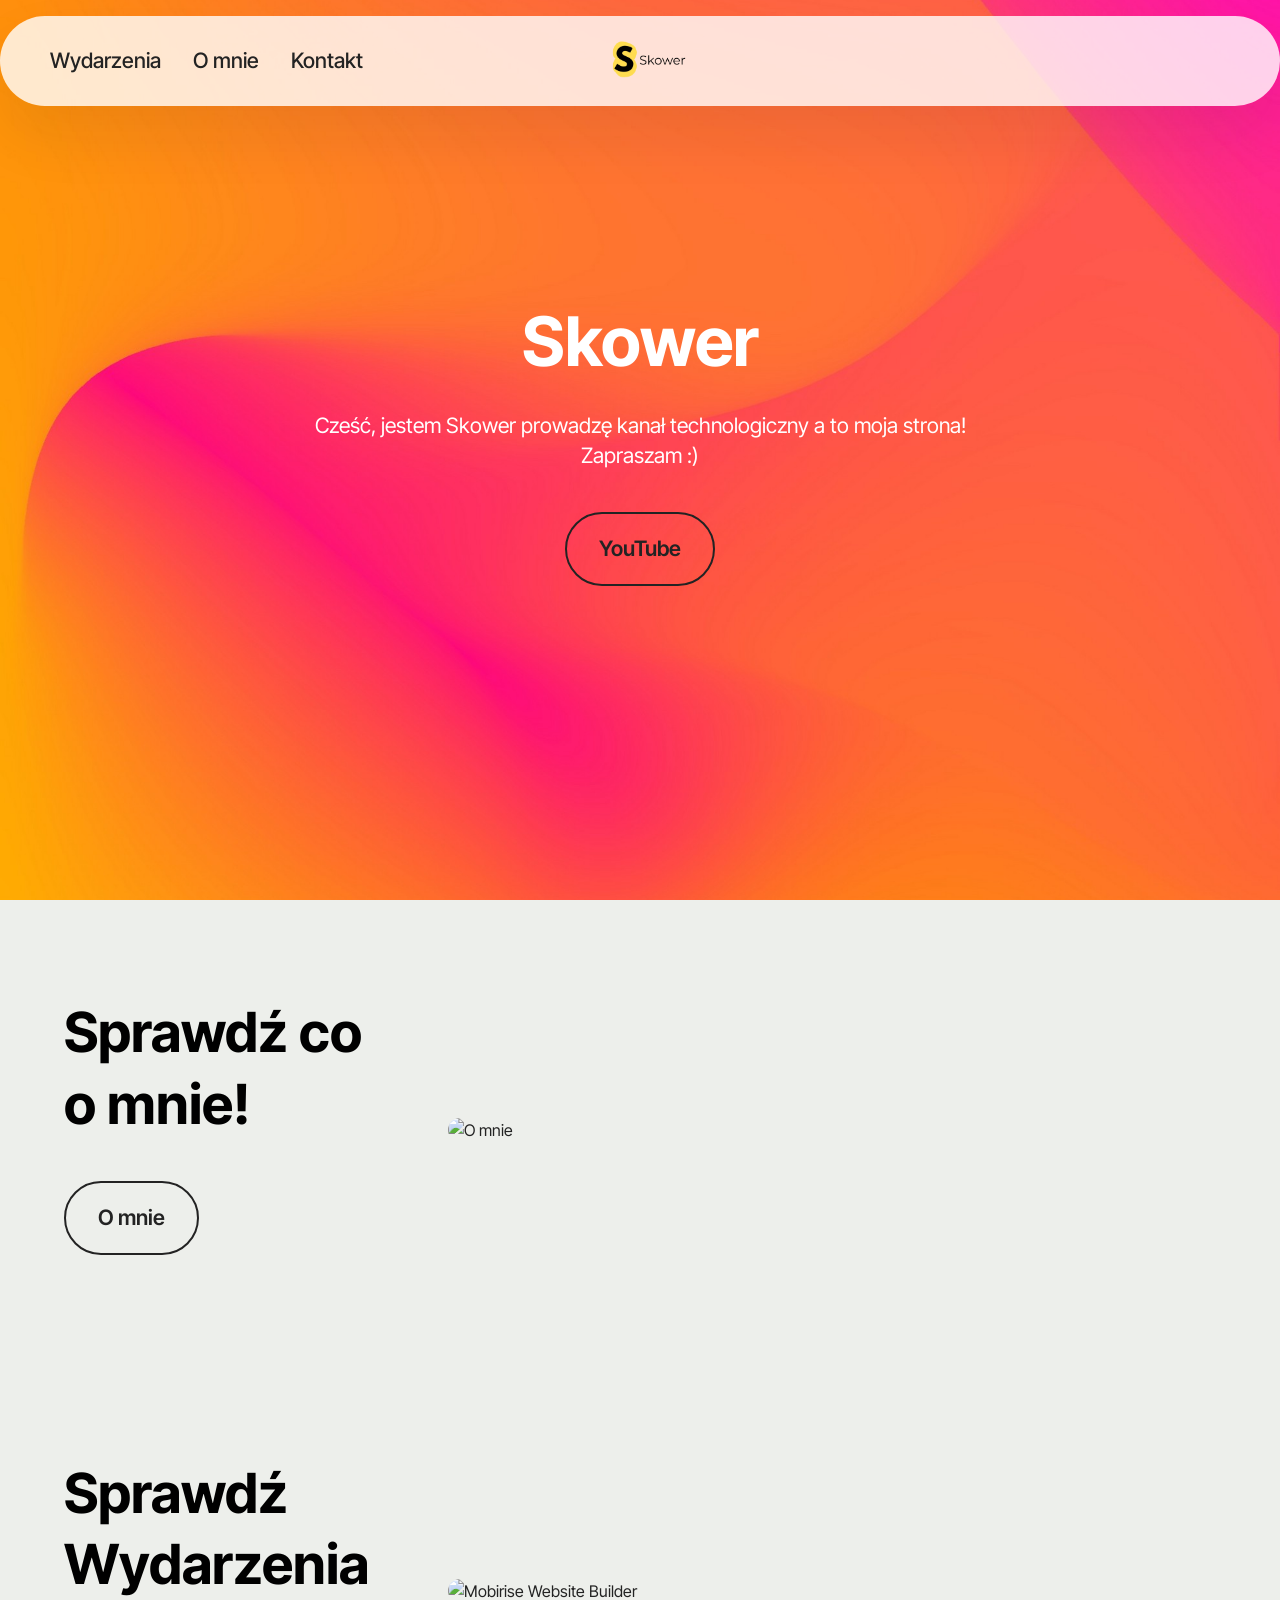
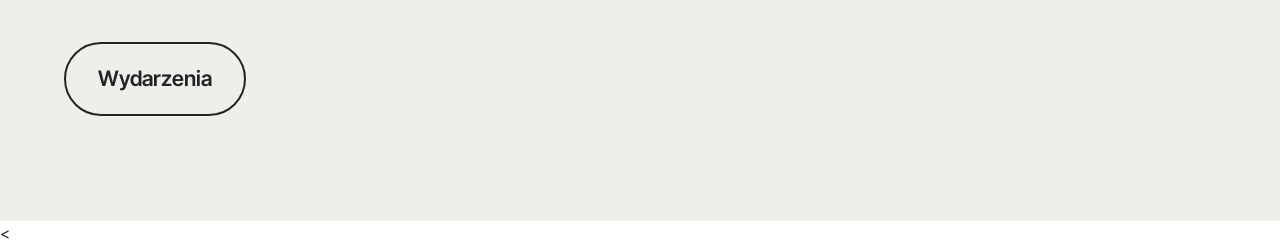
==== index.html @ 17d34067 "Update index.html" ====
<!DOCTYPE html>
<html  >
<head>
  <!-- Site made with Mobirise Website Builder v6.1.12, https://mobirise.com -->
  <meta charset="UTF-8">
  <meta http-equiv="X-UA-Compatible" content="IE=edge">
  <meta name="generator" content="Mobirise v6.1.12, mobirise.com">
  <meta name="viewport" content="width=device-width, initial-scale=1, minimum-scale=1">
  <link rel="shortcut icon" href="assets/images/s-removebg-preview.png" type="image/x-icon">
  <meta name="description" content="">
  
  
  <title>Skower</title>
  <link rel="stylesheet" href="assets/web/assets/mobirise-icons2/mobirise2.css">
  <link rel="stylesheet" href="assets/bootstrap/css/bootstrap.min.css">
  <link rel="stylesheet" href="assets/dropdown/css/style.css">
  <link rel="stylesheet" href="assets/theme/css/style.css">
  <link rel="preload" href="https://fonts.googleapis.com/css?family=Inter+Tight:100,200,300,400,500,600,700,800,900,100i,200i,300i,400i,500i,600i,700i,800i,900i&display=swap" as="style" onload="this.onload=null;this.rel='stylesheet'">
  <noscript><link rel="stylesheet" href="https://fonts.googleapis.com/css?family=Inter+Tight:100,200,300,400,500,600,700,800,900,100i,200i,300i,400i,500i,600i,700i,800i,900i&display=swap"></noscript>
  <link rel="preload" as="style" href="assets/mobirise/css/mbr-additional.css?v=UO39aF"><link rel="stylesheet" href="assets/mobirise/css/mbr-additional.css?v=UO39aF" type="text/css">

  
  
  
</head>
<body>
  
  <section data-bs-version="5.1" class="menu menu3 cid-vfIUqoZxNW" once="menu" id="menu03-1">
	

	<nav class="navbar navbar-dropdown navbar-fixed-top navbar-expand-lg">
		<div class="container">
			<div class="navbar-brand">
				<span class="navbar-logo">
					<a href="index.html#header09-0">
						<img src="assets/images/s-removebg-preview.png" alt="Mobirise Website Builder" style="height: 5rem;">
					</a>
				</span>
				
			</div>
			<button class="navbar-toggler" type="button" data-toggle="collapse" data-bs-toggle="collapse" data-target="#navbarSupportedContent" data-bs-target="#navbarSupportedContent" aria-controls="navbarNavAltMarkup" aria-expanded="false" aria-label="Toggle navigation">
				<div class="hamburger">
					<span></span>
					<span></span>
					<span></span>
					<span></span>
				</div>
			</button>
			<div class="collapse navbar-collapse" id="navbarSupportedContent">
				<ul class="navbar-nav nav-dropdown nav-right" data-app-modern-menu="true"><li class="nav-item">
						<a class="nav-link link text-black text-primary display-4" href="page3.html#header15-7">Wydarzenia</a>
					</li>
					<li class="nav-item">
						<a class="nav-link link text-black show text-primary display-4" href="page2.html#article07-8" aria-expanded="false">O mnie</a>
					</li>
					<li class="nav-item">
						<a class="nav-link link text-black text-primary display-4" href="page1.html#form02-9">Kontakt</a>
					</li></ul>
				
				
			</div>
		</div>
	</nav>
</section>

<section data-bs-version="5.1" class="header09 startm5 cid-vfIUpbPnRz mbr-fullscreen" id="header09-0">	
    
	
	
	<div class="container-fluid">
		<div class="row">
			<div class="content-wrap col-12 col-md-8">
				<h1 class="mbr-section-title mbr-fonts-style mbr-white mb-4 display-1">
					<strong>Skower</strong></h1>
				
				<p class="mbr-fonts-style mbr-text mbr-white mb-4 display-7">
					Cześć, jestem Skower prowadzę kanał technologiczny a to moja strona! Zapraszam :)</p>
				<div class="mbr-section-btn"><a class="btn btn-black-outline display-7" href="https://www.youtube.com/@SkowerYT/">YouTube</a></div>
			</div>
		</div>
	</div>
</section>

<section data-bs-version="5.1" class="header1 cid-vfIUrFMPVK" id="header01-2">
	

	
	

	<div class="container-fluid">
		<div class="row justify-content-center">
			<div class="col-12 col-md-12 col-lg-8 image-wrapper">
				<img class="w-100" src="assets/images/o20mnie-2000x2000.png" alt="O mnie">
			</div>
			<div class="col-12 col-lg col-md-12">
				<div class="text-wrapper align-left">
					<h1 class="mbr-section-title mbr-fonts-style mb-4 display-2"><strong>Sprawdź co o mnie!</strong></h1>
					
					<div class="mbr-section-btn mt-3"><a class="btn btn-black-outline display-7" href="page2.html#article07-8">O mnie</a></div>
				</div>
			</div>
		</div>
	</div>
</section>

<section data-bs-version="5.1" class="header1 cid-vfIUrL0EBD" id="header01-3">
	

	
	

	<div class="container-fluid">
		<div class="row justify-content-center">
			<div class="col-12 col-md-12 col-lg-8 image-wrapper">
				<img class="w-100" src="assets/images/s-2000x2000.png" alt="Mobirise Website Builder">
			</div>
			<div class="col-12 col-lg col-md-12">
				<div class="text-wrapper align-left">
					<h1 class="mbr-section-title mbr-fonts-style mb-4 display-2"><strong>Sprawdź Wydarzenia</strong></h1>
					
					<div class="mbr-section-btn mt-3"><a class="btn btn-black-outline display-7" href="page3.html#header15-7">Wydarzenia</a></div>
				</div>
			</div>
		</div>
	</div><script src="assets/bootstrap/js/bootstrap.bundle.min.js"></script>  <script src="assets/smoothscroll/smooth-scroll.js"></script>  <script src="assets/ytplayer/index.js"></script>  <script src="assets/dropdown/js/navbar-dropdown.js"></script>  <script src="assets/theme/js/script.js"></script>  
  
</section><
  
</body>
</html>
---- assets/web/assets/mobirise-icons2/mobirise2.css ----
@font-face {
  font-family: 'Moririse2';
  font-display: swap;
  src:  url('mobirise2.eot?f2bix4');
  src:  url('mobirise2.eot?f2bix4#iefix') format('embedded-opentype'),
    url('mobirise2.woff2?f2bix4') format('woff2'),
    url('mobirise2.woff?f2bix4') format('woff'),
    url('mobirise2.ttf?f2bix4') format('truetype'),
    url('mobirise2.svg?f2bix4#mobirise2') format('svg');
  font-weight: normal;
  font-style: normal;
}

[class^="mobi-"], [class*=" mobi-"] {
  /* use !important to prevent issues with browser extensions that change fonts */
  font-family: 'Moririse2' !important;
  speak: none;
  font-style: normal;
  font-weight: normal;
  font-variant: normal;
  text-transform: none;
  line-height: 1;

  /* Better Font Rendering =========== */
  -webkit-font-smoothing: antialiased;
  -moz-osx-font-smoothing: grayscale;
}

.mobi-mbri-add-submenu:before {
  content: "\e900";
}
.mobi-mbri-alert:before {
  content: "\e901";
}
.mobi-mbri-align-center:before {
  content: "\e902";
}
.mobi-mbri-align-justify:before {
  content: "\e903";
}
.mobi-mbri-align-left:before {
  content: "\e904";
}
.mobi-mbri-align-right:before {
  content: "\e905";
}
.mobi-mbri-android:before {
  content: "\e906";
}
.mobi-mbri-apple:before {
  content: "\e907";
}
.mobi-mbri-arrow-down:before {
  content: "\e908";
}
.mobi-mbri-arrow-next:before {
  content: "\e909";
}
.mobi-mbri-arrow-prev:before {
  content: "\e90a";
}
.mobi-mbri-arrow-up:before {
  content: "\e90b";
}
.mobi-mbri-bold:before {
  content: "\e90c";
}
.mobi-mbri-bookmark:before {
  content: "\e90d";
}
.mobi-mbri-bootstrap:before {
  content: "\e90e";
}
.mobi-mbri-briefcase:before {
  content: "\e90f";
}
.mobi-mbri-browse:before {
  content: "\e910";
}
.mobi-mbri-bulleted-list:before {
  content: "\e911";
}
.mobi-mbri-calendar:before {
  content: "\e912";
}
.mobi-mbri-camera:before {
  content: "\e913";
}
.mobi-mbri-cart-add:before {
  content: "\e914";
}
.mobi-mbri-cart-full:before {
  content: "\e915";
}
.mobi-mbri-cash:before {
  content: "\e916";
}
.mobi-mbri-change-style:before {
  content: "\e917";
}
.mobi-mbri-chat:before {
  content: "\e918";
}
.mobi-mbri-clock:before {
  content: "\e919";
}
.mobi-mbri-close:before {
  content: "\e91a";
}
.mobi-mbri-cloud:before {
  content: "\e91b";
}
.mobi-mbri-code:before {
  content: "\e91c";
}
.mobi-mbri-contact-form:before {
  content: "\e91d";
}
.mobi-mbri-credit-card:before {
  content: "\e91e";
}
.mobi-mbri-cursor-click:before {
  content: "\e91f";
}
.mobi-mbri-cust-feedback:before {
  content: "\e920";
}
.mobi-mbri-database:before {
  content: "\e921";
}
.mobi-mbri-delivery:before {
  content: "\e922";
}
.mobi-mbri-desktop:before {
  content: "\e923";
}
.mobi-mbri-devices:before {
  content: "\e924";
}
.mobi-mbri-down:before {
  content: "\e925";
}
.mobi-mbri-download-2:before {
  content: "\e926";
}
.mobi-mbri-download:before {
  content: "\e927";
}
.mobi-mbri-drag-n-drop-2:before {
  content: "\e928";
}
.mobi-mbri-drag-n-drop:before {
  content: "\e929";
}
.mobi-mbri-edit-2:before {
  content: "\e92a";
}
.mobi-mbri-edit:before {
  content: "\e92b";
}
.mobi-mbri-error:before {
  content: "\e92c";
}
.mobi-mbri-extension:before {
  content: "\e92d";
}
.mobi-mbri-features:before {
  content: "\e92e";
}
.mobi-mbri-file:before {
  content: "\e92f";
}
.mobi-mbri-flag:before {
  content: "\e930";
}
.mobi-mbri-folder:before {
  content: "\e931";
}
.mobi-mbri-gift:before {
  content: "\e932";
}
.mobi-mbri-github:before {
  content: "\e933";
}
.mobi-mbri-globe-2:before {
  content: "\e934";
}
.mobi-mbri-globe:before {
  content: "\e935";
}
.mobi-mbri-growing-chart:before {
  content: "\e936";
}
.mobi-mbri-hearth:before {
  content: "\e937";
}
.mobi-mbri-help:before {
  content: "\e938";
}
.mobi-mbri-home:before {
  content: "\e939";
}
.mobi-mbri-hot-cup:before {
  content: "\e93a";
}
.mobi-mbri-idea:before {
  content: "\e93b";
}
.mobi-mbri-image-gallery:before {
  content: "\e93c";
}
.mobi-mbri-image-slider:before {
  content: "\e93d";
}
.mobi-mbri-info:before {
  content: "\e93e";
}
.mobi-mbri-italic:before {
  content: "\e93f";
}
.mobi-mbri-key:before {
  content: "\e940";
}
.mobi-mbri-laptop:before {
  content: "\e941";
}
.mobi-mbri-layers:before {
  content: "\e942";
}
.mobi-mbri-left-right:before {
  content: "\e943";
}
.mobi-mbri-left:before {
  content: "\e944";
}
.mobi-mbri-letter:before {
  content: "\e945";
}
.mobi-mbri-like:before {
  content: "\e946";
}
.mobi-mbri-link:before {
  content: "\e947";
}
.mobi-mbri-lock:before {
  content: "\e948";
}
.mobi-mbri-login:before {
  content: "\e949";
}
.mobi-mbri-logout:before {
  content: "\e94a";
}
.mobi-mbri-magic-stick:before {
  content: "\e94b";
}
.mobi-mbri-map-pin:before {
  content: "\e94c";
}
.mobi-mbri-menu:before {
  content: "\e94d";
}
.mobi-mbri-mobile-2:before {
  content: "\e94e";
}
.mobi-mbri-mobile-horizontal:before {
  content: "\e94f";
}
.mobi-mbri-mobile:before {
  content: "\e950";
}
.mobi-mbri-mobirise:before {
  content: "\e951";
}
.mobi-mbri-more-horizontal:before {
  content: "\e952";
}
.mobi-mbri-more-vertical:before {
  content: "\e953";
}
.mobi-mbri-music:before {
  content: "\e954";
}
.mobi-mbri-new-file:before {
  content: "\e955";
}
.mobi-mbri-numbered-list:before {
  content: "\e956";
}
.mobi-mbri-opened-folder:before {
  content: "\e957";
}
.mobi-mbri-pages:before {
  content: "\e958";
}
.mobi-mbri-paper-plane:before {
  content: "\e959";
}
.mobi-mbri-paperclip:before {
  content: "\e95a";
}
.mobi-mbri-phone:before {
  content: "\e95b";
}
.mobi-mbri-photo:before {
  content: "\e95c";
}
.mobi-mbri-photos:before {
  content: "\e95d";
}
.mobi-mbri-pin:before {
  content: "\e95e";
}
.mobi-mbri-play:before {
  content: "\e95f";
}
.mobi-mbri-plus:before {
  content: "\e960";
}
.mobi-mbri-preview:before {
  content: "\e961";
}
.mobi-mbri-print:before {
  content: "\e962";
}
.mobi-mbri-protect:before {
  content: "\e963";
}
.mobi-mbri-question:before {
  content: "\e964";
}
.mobi-mbri-quote-left:before {
  content: "\e965";
}
.mobi-mbri-quote-right:before {
  content: "\e966";
}
.mobi-mbri-redo:before {
  content: "\e967";
}
.mobi-mbri-refresh:before {
  content: "\e968";
}
.mobi-mbri-responsive-2:before {
  content: "\e969";
}
.mobi-mbri-responsive:before {
  content: "\e96a";
}
.mobi-mbri-right:before {
  content: "\e96b";
}
.mobi-mbri-rocket:before {
  content: "\e96c";
}
.mobi-mbri-sad-face:before {
  content: "\e96d";
}
.mobi-mbri-sale:before {
  content: "\e96e";
}
.mobi-mbri-save:before {
  content: "\e96f";
}
.mobi-mbri-search:before {
  content: "\e970";
}
.mobi-mbri-setting-2:before {
  content: "\e971";
}
.mobi-mbri-setting-3:before {
  content: "\e972";
}
.mobi-mbri-setting:before {
  content: "\e973";
}
.mobi-mbri-share:before {
  content: "\e974";
}
.mobi-mbri-shopping-bag:before {
  content: "\e975";
}
.mobi-mbri-shopping-basket:before {
  content: "\e976";
}
.mobi-mbri-shopping-cart:before {
  content: "\e977";
}
.mobi-mbri-sites:before {
  content: "\e978";
}
.mobi-mbri-smile-face:before {
  content: "\e979";
}
.mobi-mbri-speed:before {
  content: "\e97a";
}
.mobi-mbri-star:before {
  content: "\e97b";
}
.mobi-mbri-success:before {
  content: "\e97c";
}
.mobi-mbri-sun:before {
  content: "\e97d";
}
.mobi-mbri-sun2:before {
  content: "\e97e";
}
.mobi-mbri-tablet-vertical:before {
  content: "\e97f";
}
.mobi-mbri-tablet:before {
  content: "\e980";
}
.mobi-mbri-target:before {
  content: "\e981";
}
.mobi-mbri-timer:before {
  content: "\e982";
}
.mobi-mbri-to-ftp:before {
  content: "\e983";
}
.mobi-mbri-to-local-drive:before {
  content: "\e984";
}
.mobi-mbri-touch-swipe:before {
  content: "\e985";
}
.mobi-mbri-touch:before {
  content: "\e986";
}
.mobi-mbri-trash:before {
  content: "\e987";
}
.mobi-mbri-underline:before {
  content: "\e988";
}
.mobi-mbri-undo:before {
  content: "\e989";
}
.mobi-mbri-unlink:before {
  content: "\e98a";
}
.mobi-mbri-unlock:before {
  content: "\e98b";
}
.mobi-mbri-up-down:before {
  content: "\e98c";
}
.mobi-mbri-up:before {
  content: "\e98d";
}
.mobi-mbri-update:before {
  content: "\e98e";
}
.mobi-mbri-upload-2:before {
  content: "\e98f";
}
.mobi-mbri-upload:before {
  content: "\e990";
}
.mobi-mbri-user-2:before {
  content: "\e991";
}
.mobi-mbri-user:before {
  content: "\e992";
}
.mobi-mbri-users:before {
  content: "\e993";
}
.mobi-mbri-video-play:before {
  content: "\e994";
}
.mobi-mbri-video:before {
  content: "\e995";
}
.mobi-mbri-watch:before {
  content: "\e996";
}
.mobi-mbri-website-theme-2:before {
  content: "\e997";
}
.mobi-mbri-website-theme:before {
  content: "\e998";
}
.mobi-mbri-wifi:before {
  content: "\e999";
}
.mobi-mbri-windows:before {
  content: "\e99a";
}
.mobi-mbri-zoom-in:before {
  content: "\e99b";
}
.mobi-mbri-zoom-out:before {
  content: "\e99c";
}
---- assets/dropdown/css/style.css ----
.navbar-dropdown {
  left: 0;
  padding: 0;
  position: absolute;
  right: 0;
  top: 0;
  transition: all 0.45s ease;
  z-index: 1030;
  background: #282828; }
  .navbar-dropdown .navbar-logo {
    margin-right: 0.8rem;
    transition: margin 0.3s ease-in-out;
    vertical-align: middle; }
    .navbar-dropdown .navbar-logo img {
      height: 3.125rem;
      transition: all 0.3s ease-in-out; }
    .navbar-dropdown .navbar-logo.mbr-iconfont {
      font-size: 3.125rem;
      line-height: 3.125rem; }
  .navbar-dropdown .navbar-caption {
    font-weight: 700;
    white-space: normal;
    vertical-align: -4px;
    line-height: 3.125rem !important; }
    .navbar-dropdown .navbar-caption, .navbar-dropdown .navbar-caption:hover {
      color: inherit;
      text-decoration: none; }
  .navbar-dropdown .mbr-iconfont + .navbar-caption {
    vertical-align: -1px; }
  .navbar-dropdown.navbar-fixed-top {
    position: fixed; }
  .navbar-dropdown .navbar-brand span {
    vertical-align: -4px; }
  .navbar-dropdown.bg-color.transparent {
    background: none; }
  .navbar-dropdown.navbar-short .navbar-brand {
    padding: 0.625rem 0; }
    .navbar-dropdown.navbar-short .navbar-brand span {
      vertical-align: -1px; }
  .navbar-dropdown.navbar-short .navbar-caption {
    line-height: 2.375rem !important;
    vertical-align: -2px; }
  .navbar-dropdown.navbar-short .navbar-logo {
    margin-right: 0.5rem; }
    .navbar-dropdown.navbar-short .navbar-logo img {
      height: 2.375rem; }
    .navbar-dropdown.navbar-short .navbar-logo.mbr-iconfont {
      font-size: 2.375rem;
      line-height: 2.375rem; }
  .navbar-dropdown.navbar-short .mbr-table-cell {
    height: 3.625rem; }
  .navbar-dropdown .navbar-close {
    left: 0.6875rem;
    position: fixed;
    top: 0.75rem;
    z-index: 1000; }
  .navbar-dropdown .hamburger-icon {
    content: "";
    display: inline-block;
    vertical-align: middle;
    width: 16px;
    -webkit-box-shadow: 0 -6px 0 1px #282828,0 0 0 1px #282828,0 6px 0 1px #282828;
    -moz-box-shadow: 0 -6px 0 1px #282828,0 0 0 1px #282828,0 6px 0 1px #282828;
    box-shadow: 0 -6px 0 1px #282828,0 0 0 1px #282828,0 6px 0 1px #282828; }

.dropdown-menu .dropdown-toggle[data-toggle="dropdown-submenu"]::after {
  border-bottom: 0.35em solid transparent;
  border-left: 0.35em solid;
  border-right: 0;
  border-top: 0.35em solid transparent;
  margin-left: 0.3rem; }

.dropdown-menu .dropdown-item:focus {
  outline: 0; }

.nav-dropdown {
  font-size: 0.75rem;
  font-weight: 500;
  height: auto !important; }
  .nav-dropdown .nav-btn {
    padding-left: 1rem; }
  .nav-dropdown .link {
    margin: .667em 1.667em;
    font-weight: 500;
    padding: 0;
    transition: color .2s ease-in-out; }
    .nav-dropdown .link.dropdown-toggle {
      margin-right: 2.583em; }
      .nav-dropdown .link.dropdown-toggle::after {
        margin-left: .25rem;
        border-top: 0.35em solid;
        border-right: 0.35em solid transparent;
        border-left: 0.35em solid transparent;
        border-bottom: 0; }
      .nav-dropdown .link.dropdown-toggle[aria-expanded="true"] {
        margin: 0;
        padding: 0.667em 3.263em  0.667em 1.667em; }
  .nav-dropdown .link::after,
  .nav-dropdown .dropdown-item::after {
    color: inherit; }
  .nav-dropdown .btn {
    font-size: 0.75rem;
    font-weight: 700;
    letter-spacing: 0;
    margin-bottom: 0;
    padding-left: 1.25rem;
    padding-right: 1.25rem; }
  .nav-dropdown .dropdown-menu {
    border-radius: 0;
    border: 0;
    left: 0;
    margin: 0;
    padding-bottom: 1.25rem;
    padding-top: 1.25rem;
    position: relative; }
  .nav-dropdown .dropdown-submenu {
    margin-left: 0.125rem;
    top: 0; }
  .nav-dropdown .dropdown-item {
    font-weight: 500;
    line-height: 2;
    padding: 0.3846em 4.615em 0.3846em 1.5385em;
    position: relative;
    transition: color .2s ease-in-out, background-color .2s ease-in-out; }
    .nav-dropdown .dropdown-item::after {
      margin-top: -0.3077em;
      position: absolute;
      right: 1.1538em;
      top: 50%; }
    .nav-dropdown .dropdown-item:focus, .nav-dropdown .dropdown-item:hover {
      background: none; }

@media (max-width: 767px) {
  .nav-dropdown.navbar-toggleable-sm {
    bottom: 0;
    display: none;
    left: 0;
    overflow-x: hidden;
    position: fixed;
    top: 0;
    transform: translateX(-100%);
    -ms-transform: translateX(-100%);
    -webkit-transform: translateX(-100%);
    width: 18.75rem;
    z-index: 999; } }
.nav-dropdown.navbar-toggleable-xl {
  bottom: 0;
  display: none;
  left: 0;
  overflow-x: hidden;
  position: fixed;
  top: 0;
  transform: translateX(-100%);
  -ms-transform: translateX(-100%);
  -webkit-transform: translateX(-100%);
  width: 18.75rem;
  z-index: 999; }

.nav-dropdown-sm {
  display: block !important;
  overflow-x: hidden;
  overflow: auto;
  padding-top: 3.875rem; }
  .nav-dropdown-sm::after {
    content: "";
    display: block;
    height: 3rem;
    width: 100%; }
  .nav-dropdown-sm.collapse.in ~ .navbar-close {
    display: block !important; }
  .nav-dropdown-sm.collapsing, .nav-dropdown-sm.collapse.in {
    transform: translateX(0);
    -ms-transform: translateX(0);
    -webkit-transform: translateX(0);
    transition: all 0.25s ease-out;
    -webkit-transition: all 0.25s ease-out;
    background: #282828; }
  .nav-dropdown-sm.collapsing[aria-expanded="false"] {
    transform: translateX(-100%);
    -ms-transform: translateX(-100%);
    -webkit-transform: translateX(-100%); }
  .nav-dropdown-sm .nav-item {
    display: block;
    margin-left: 0 !important;
    padding-left: 0; }
  .nav-dropdown-sm .link,
  .nav-dropdown-sm .dropdown-item {
    border-top: 1px dotted rgba(255, 255, 255, 0.1);
    font-size: 0.8125rem;
    line-height: 1.6;
    margin: 0 !important;
    padding: 0.875rem 2.4rem 0.875rem 1.5625rem !important;
    position: relative;
    white-space: normal; }
    .nav-dropdown-sm .link:focus, .nav-dropdown-sm .link:hover,
    .nav-dropdown-sm .dropdown-item:focus,
    .nav-dropdown-sm .dropdown-item:hover {
      background: rgba(0, 0, 0, 0.2) !important;
      color: #c0a375; }
  .nav-dropdown-sm .nav-btn {
    position: relative;
    padding: 1.5625rem 1.5625rem 0 1.5625rem; }
    .nav-dropdown-sm .nav-btn::before {
      border-top: 1px dotted rgba(255, 255, 255, 0.1);
      content: "";
      left: 0;
      position: absolute;
      top: 0;
      width: 100%; }
    .nav-dropdown-sm .nav-btn + .nav-btn {
      padding-top: 0.625rem; }
      .nav-dropdown-sm .nav-btn + .nav-btn::before {
        display: none; }
  .nav-dropdown-sm .btn {
    padding: 0.625rem 0; }
  .nav-dropdown-sm .dropdown-toggle[data-toggle="dropdown-submenu"]::after {
    margin-left: .25rem;
    border-top: 0.35em solid;
    border-right: 0.35em solid transparent;
    border-left: 0.35em solid transparent;
    border-bottom: 0; }
  .nav-dropdown-sm .dropdown-toggle[data-toggle="dropdown-submenu"][aria-expanded="true"]::after {
    border-top: 0;
    border-right: 0.35em solid transparent;
    border-left: 0.35em solid transparent;
    border-bottom: 0.35em solid; }
  .nav-dropdown-sm .dropdown-menu {
    margin: 0;
    padding: 0;
    position: relative;
    top: 0;
    left: 0;
    width: 100%;
    border: 0;
    float: none;
    border-radius: 0;
    background: none; }
  .nav-dropdown-sm .dropdown-submenu {
    left: 100%;
    margin-left: 0.125rem;
    margin-top: -1.25rem;
    top: 0; }

.navbar-toggleable-sm .nav-dropdown .dropdown-menu {
  position: absolute; }

.navbar-toggleable-sm .nav-dropdown .dropdown-submenu {
  left: 100%;
  margin-left: 0.125rem;
  margin-top: -1.25rem;
  top: 0; }

.navbar-toggleable-sm.opened .nav-dropdown .dropdown-menu {
  position: relative; }

.navbar-toggleable-sm.opened .nav-dropdown .dropdown-submenu {
  left: 0;
  margin-left: 00rem;
  margin-top: 0rem;
  top: 0; }

.is-builder .nav-dropdown.collapsing {
  transition: none !important; }
---- assets/theme/css/style.css ----
@charset "UTF-8";
section {
  background-color: #ffffff;
}

body {
  font-style: normal;
  line-height: 1.5;
  font-weight: 400;
  color: #232323;
  position: relative;
}

button {
  background-color: transparent;
  border-color: transparent;
}

.embla__button,
.carousel-control {
  background-color: #edefea !important;
  opacity: 0.8 !important;
  color: #464845 !important;
  border-color: #edefea !important;
}

.carousel .close,
.modalWindow .close {
  background-color: #edefea !important;
  color: #464845 !important;
  border-color: #edefea !important;
  opacity: 0.8 !important;
}

.carousel .close:hover,
.modalWindow .close:hover {
  opacity: 1 !important;
}

.carousel-indicators li {
  background-color: #edefea !important;
  border: 2px solid #464845 !important;
}

.carousel-indicators li:hover,
.carousel-indicators li:active {
  opacity: 0.8 !important;
}

.embla__button:hover,
.carousel-control:hover {
  background-color: #edefea !important;
  opacity: 1 !important;
}

.modalWindow-video-container {
  height: 80%;
}

section,
.container,
.container-fluid {
  position: relative;
  word-wrap: break-word;
}

a.mbr-iconfont:hover {
  text-decoration: none;
}

.article .lead p,
.article .lead ul,
.article .lead ol,
.article .lead pre,
.article .lead blockquote {
  margin-bottom: 0;
}

a {
  font-style: normal;
  font-weight: 400;
  cursor: pointer;
}
a, a:hover {
  text-decoration: none;
}

.mbr-section-title {
  font-style: normal;
  line-height: 1.3;
}

.mbr-section-subtitle {
  line-height: 1.3;
}

.mbr-text {
  font-style: normal;
  line-height: 1.7;
}

h1,
h2,
h3,
h4,
h5,
h6,
.display-1,
.display-2,
.display-4,
.display-5,
.display-7,
span,
p,
a {
  line-height: 1;
  word-break: break-word;
  word-wrap: break-word;
  font-weight: 400;
}

b,
strong {
  font-weight: bold;
}

input:-webkit-autofill, input:-webkit-autofill:hover, input:-webkit-autofill:focus, input:-webkit-autofill:active {
  transition-delay: 9999s;
  -webkit-transition-property: background-color, color;
  transition-property: background-color, color;
}

textarea[type=hidden] {
  display: none;
}

section {
  background-position: 50% 50%;
  background-repeat: no-repeat;
  background-size: cover;
}
section .mbr-background-video,
section .mbr-background-video-preview {
  position: absolute;
  bottom: 0;
  left: 0;
  right: 0;
  top: 0;
}

.hidden {
  visibility: hidden;
}

.mbr-z-index20 {
  z-index: 20;
}

/*! Base colors */
.mbr-white {
  color: #ffffff;
}

.mbr-black {
  color: #111111;
}

.mbr-bg-white {
  background-color: #ffffff;
}

.mbr-bg-black {
  background-color: #000000;
}

/*! Text-aligns */
.align-left {
  text-align: left;
}

.align-center {
  text-align: center;
}

.align-right {
  text-align: right;
}

/*! Font-weight  */
.mbr-light {
  font-weight: 300;
}

.mbr-regular {
  font-weight: 400;
}

.mbr-semibold {
  font-weight: 500;
}

.mbr-bold {
  font-weight: 700;
}

/*! Media  */
.media-content {
  flex-basis: 100%;
}

.media-container-row {
  display: flex;
  flex-direction: row;
  flex-wrap: wrap;
  justify-content: center;
  align-content: center;
  align-items: start;
}
.media-container-row .media-size-item {
  width: 400px;
}

.media-container-column {
  display: flex;
  flex-direction: column;
  flex-wrap: wrap;
  justify-content: center;
  align-content: center;
  align-items: stretch;
}
.media-container-column > * {
  width: 100%;
}

@media (min-width: 992px) {
  .media-container-row {
    flex-wrap: nowrap;
  }
}
figure {
  margin-bottom: 0;
  overflow: hidden;
}

figure[mbr-media-size] {
  transition: width 0.1s;
}

img,
iframe {
  display: block;
  width: 100%;
}

.card {
  background-color: transparent;
  border: none;
}

.card-box {
  width: 100%;
}

.card-img {
  text-align: center;
  flex-shrink: 0;
  -webkit-flex-shrink: 0;
}

.media {
  max-width: 100%;
  margin: 0 auto;
}

.mbr-figure {
  align-self: center;
}

.media-container > div {
  max-width: 100%;
}

.mbr-figure img,
.card-img img {
  width: 100%;
}

@media (max-width: 991px) {
  .media-size-item {
    width: auto !important;
  }
  .media {
    width: auto;
  }
  .mbr-figure {
    width: 100% !important;
  }
}
/*! Buttons */
.mbr-section-btn {
  margin-left: -0.6rem;
  margin-right: -0.6rem;
  font-size: 0;
}

.btn {
  font-weight: 600;
  border-width: 1px;
  font-style: normal;
  margin: 0.6rem 0.6rem;
  white-space: normal;
  transition: all 0.2s ease-in-out;
  display: inline-flex;
  align-items: center;
  justify-content: center;
  word-break: break-word;
}

.btn-sm {
  font-weight: 600;
  letter-spacing: 0px;
  transition: all 0.3s ease-in-out;
}

.btn-md {
  font-weight: 600;
  letter-spacing: 0px;
  transition: all 0.3s ease-in-out;
}

.btn-lg {
  font-weight: 600;
  letter-spacing: 0px;
  transition: all 0.3s ease-in-out;
}

.btn-form {
  margin: 0;
}
.btn-form:hover {
  cursor: pointer;
}

nav .mbr-section-btn {
  margin-left: 0rem;
  margin-right: 0rem;
}

/*! Btn icon margin */
.btn .mbr-iconfont,
.btn.btn-sm .mbr-iconfont {
  order: 1;
  cursor: pointer;
  margin-left: 0.5rem;
  vertical-align: sub;
}

.btn.btn-md .mbr-iconfont,
.btn.btn-md .mbr-iconfont {
  margin-left: 0.8rem;
}

.mbr-regular {
  font-weight: 400;
}

.mbr-semibold {
  font-weight: 500;
}

.mbr-bold {
  font-weight: 700;
}

[type=submit] {
  -webkit-appearance: none;
}

/*! Full-screen */
.mbr-fullscreen .mbr-overlay {
  min-height: 100vh;
}

.mbr-fullscreen {
  display: flex;
  display: -moz-flex;
  display: -ms-flex;
  display: -o-flex;
  align-items: center;
  min-height: 100vh;
  padding-top: 3rem;
  padding-bottom: 3rem;
}

/*! Map */
.map {
  height: 25rem;
  position: relative;
}
.map iframe {
  width: 100%;
  height: 100%;
}

/*! Scroll to top arrow */
.mbr-arrow-up {
  bottom: 25px;
  right: 90px;
  position: fixed;
  text-align: right;
  z-index: 5000;
  color: #ffffff;
  font-size: 22px;
}

.mbr-arrow-up a {
  background: rgba(0, 0, 0, 0.2);
  border-radius: 50%;
  color: #fff;
  display: inline-block;
  height: 60px;
  width: 60px;
  border: 2px solid #fff;
  outline-style: none !important;
  position: relative;
  text-decoration: none;
  transition: all 0.3s ease-in-out;
  cursor: pointer;
  text-align: center;
}
.mbr-arrow-up a:hover {
  background-color: rgba(0, 0, 0, 0.4);
}
.mbr-arrow-up a i {
  line-height: 60px;
}

.mbr-arrow-up-icon {
  display: block;
  color: #fff;
}

.mbr-arrow-up-icon::before {
  content: "›";
  display: inline-block;
  font-family: serif;
  font-size: 22px;
  line-height: 1;
  font-style: normal;
  position: relative;
  top: 6px;
  left: -4px;
  transform: rotate(-90deg);
}

/*! Arrow Down */
.mbr-arrow {
  position: absolute;
  bottom: 45px;
  left: 50%;
  width: 60px;
  height: 60px;
  cursor: pointer;
  background-color: rgba(80, 80, 80, 0.5);
  border-radius: 50%;
  transform: translateX(-50%);
}
@media (max-width: 767px) {
  .mbr-arrow {
    display: none;
  }
}
.mbr-arrow > a {
  display: inline-block;
  text-decoration: none;
  outline-style: none;
  animation: arrowdown 1.7s ease-in-out infinite;
  color: #ffffff;
}
.mbr-arrow > a > i {
  position: absolute;
  top: -2px;
  left: 15px;
  font-size: 2rem;
}

#scrollToTop a i::before {
  content: "";
  position: absolute;
  display: block;
  border-bottom: 2.5px solid #fff;
  border-left: 2.5px solid #fff;
  width: 27.8%;
  height: 27.8%;
  left: 50%;
  top: 51%;
  transform: translateY(-30%) translateX(-50%) rotate(135deg);
}

@keyframes arrowdown {
  0% {
    transform: translateY(0px);
  }
  50% {
    transform: translateY(-5px);
  }
  100% {
    transform: translateY(0px);
  }
}
@media (max-width: 500px) {
  .mbr-arrow-up {
    left: 0;
    right: 0;
    text-align: center;
  }
}
/*Gradients animation*/
@keyframes gradient-animation {
  from {
    background-position: 0% 100%;
    animation-timing-function: ease-in-out;
  }
  to {
    background-position: 100% 0%;
    animation-timing-function: ease-in-out;
  }
}
.bg-gradient {
  background-size: 200% 200%;
  animation: gradient-animation 5s infinite alternate;
  -webkit-animation: gradient-animation 5s infinite alternate;
}

.menu .navbar-brand {
  display: -webkit-flex;
}
.menu .navbar-brand span {
  display: flex;
  display: -webkit-flex;
}
.menu .navbar-brand .navbar-caption-wrap {
  display: -webkit-flex;
}
.menu .navbar-brand .navbar-logo img {
  display: -webkit-flex;
  width: auto;
}
@media (min-width: 768px) and (max-width: 991px) {
  .menu .navbar-toggleable-sm .navbar-nav {
    display: -ms-flexbox;
  }
}
@media (max-width: 991px) {
  .menu .navbar-collapse {
    max-height: 93.5vh;
  }
  .menu .navbar-collapse.show {
    overflow: auto;
  }
}
@media (min-width: 992px) {
  .menu .navbar-nav.nav-dropdown {
    display: -webkit-flex;
  }
  .menu .navbar-toggleable-sm .navbar-collapse {
    display: -webkit-flex !important;
  }
  .menu .collapsed .navbar-collapse {
    max-height: 93.5vh;
  }
  .menu .collapsed .navbar-collapse.show {
    overflow: auto;
  }
}
@media (max-width: 767px) {
  .menu .navbar-collapse {
    max-height: 80vh;
  }
}

.nav-link .mbr-iconfont {
  margin-right: 0.5rem;
}

.navbar {
  display: -webkit-flex;
  -webkit-flex-wrap: wrap;
  -webkit-align-items: center;
  -webkit-justify-content: space-between;
}

.navbar-collapse {
  -webkit-flex-basis: 100%;
  -webkit-flex-grow: 1;
  -webkit-align-items: center;
}

.nav-dropdown .link {
  padding: 0.667em 1.667em !important;
  margin: 0 !important;
}

.nav {
  display: -webkit-flex;
  -webkit-flex-wrap: wrap;
}

.row {
  display: -webkit-flex;
  -webkit-flex-wrap: wrap;
}

.justify-content-center {
  -webkit-justify-content: center;
}

.form-inline {
  display: -webkit-flex;
}

.card-wrapper {
  -webkit-flex: 1;
}

.carousel-control {
  z-index: 10;
  display: -webkit-flex;
}

.carousel-controls {
  display: -webkit-flex;
}

.media {
  display: -webkit-flex;
}

.form-group:focus {
  outline: none;
}

.jq-selectbox__select {
  padding: 7px 0;
  position: relative;
}

.jq-selectbox__dropdown {
  overflow: hidden;
  border-radius: 10px;
  position: absolute;
  top: 100%;
  left: 0 !important;
  width: 100% !important;
}

.jq-selectbox__trigger-arrow {
  right: 0;
  transform: translateY(-50%);
}

.jq-selectbox li {
  padding: 1.07em 0.5em;
}

input[type=range] {
  padding-left: 0 !important;
  padding-right: 0 !important;
}

.modal-dialog,
.modal-content {
  height: 100%;
}

.modal-dialog .carousel-inner {
  height: calc(100vh - 1.75rem);
}
@media (max-width: 575px) {
  .modal-dialog .carousel-inner {
    height: calc(100vh - 1rem);
  }
}

.carousel-item {
  text-align: center;
}

.carousel-item img {
  margin: auto;
}

.navbar-toggler {
  align-self: flex-start;
  padding: 0.25rem 0.75rem;
  font-size: 1.25rem;
  line-height: 1;
  background: transparent;
  border: 1px solid transparent;
  border-radius: 0.25rem;
}

.navbar-toggler:focus,
.navbar-toggler:hover {
  text-decoration: none;
  box-shadow: none;
}

.navbar-toggler-icon {
  display: inline-block;
  width: 1.5em;
  height: 1.5em;
  vertical-align: middle;
  content: "";
  background: no-repeat center center;
  background-size: 100% 100%;
}

.navbar-toggler-left {
  position: absolute;
  left: 1rem;
}

.navbar-toggler-right {
  position: absolute;
  right: 1rem;
}

.card-img {
  width: auto;
}

.menu .navbar.collapsed:not(.beta-menu) {
  flex-direction: column;
}

.carousel-item.active,
.carousel-item-next,
.carousel-item-prev {
  display: flex;
}

.note-air-layout .dropup .dropdown-menu,
.note-air-layout .navbar-fixed-bottom .dropdown .dropdown-menu {
  bottom: initial !important;
}

html,
body {
  height: auto;
  min-height: 100vh;
}

.dropup .dropdown-toggle::after {
  display: none;
}

.form-asterisk {
  font-family: initial;
  position: absolute;
  top: -2px;
  font-weight: normal;
}

.form-control-label {
  position: relative;
  cursor: pointer;
  margin-bottom: 0.357em;
  padding: 0;
}

.alert {
  color: #ffffff;
  border-radius: 0;
  border: 0;
  font-size: 1.1rem;
  line-height: 1.5;
  margin-bottom: 1.875rem;
  padding: 1.25rem;
  position: relative;
  text-align: center;
}
.alert.alert-form::after {
  background-color: inherit;
  bottom: -7px;
  content: "";
  display: block;
  height: 14px;
  left: 50%;
  margin-left: -7px;
  position: absolute;
  transform: rotate(45deg);
  width: 14px;
}

.form-control {
  background-color: #ffffff;
  background-clip: border-box;
  color: #232323;
  line-height: 1rem !important;
  height: auto;
  padding: 1.2rem 2rem;
  transition: border-color 0.25s ease 0s;
  border: 1px solid transparent !important;
  border-radius: 4px;
  box-shadow: rgba(0, 0, 0, 0.07) 0px 1px 1px 0px, rgba(0, 0, 0, 0.07) 0px 1px 3px 0px, rgba(0, 0, 0, 0.03) 0px 0px 0px 1px;
}
.form-active .form-control:invalid {
  border-color: red;
}

.row > * {
  padding-right: 1rem;
  padding-left: 1rem;
}

form .row {
  margin-left: -0.6rem;
  margin-right: -0.6rem;
}
form .row [class*=col] {
  padding-left: 0.6rem;
  padding-right: 0.6rem;
}

form .mbr-section-btn {
  padding-left: 0.6rem;
  padding-right: 0.6rem;
}

form .form-check-input {
  margin-top: 0.5;
}

textarea.form-control {
  line-height: 1.5rem !important;
}

.form-group {
  margin-bottom: 1.2rem;
}

.form-control,
form .btn {
  min-height: 48px;
}

.gdpr-block label span.textGDPR input[name=gdpr] {
  top: 7px;
}

.form-control:focus {
  box-shadow: none;
}

:focus {
  outline: none;
}

.mbr-overlay {
  background-color: #000;
  bottom: 0;
  left: 0;
  opacity: 0.5;
  position: absolute;
  right: 0;
  top: 0;
  z-index: 0;
  pointer-events: none;
}

blockquote {
  font-style: italic;
  padding: 3rem;
  font-size: 1.09rem;
  position: relative;
  border-left: 3px solid;
}

ul,
ol,
pre,
blockquote {
  margin-bottom: 2.3125rem;
}

.mt-4 {
  margin-top: 2rem !important;
}

.mb-4 {
  margin-bottom: 2rem !important;
}

.container,
.container-fluid {
  padding-left: 16px;
  padding-right: 16px;
}

.row {
  margin-left: -16px;
  margin-right: -16px;
}
.row > [class*=col] {
  padding-left: 16px;
  padding-right: 16px;
}

@media (min-width: 992px) {
  .container-fluid {
    padding-left: 32px;
    padding-right: 32px;
  }
}
@media (max-width: 991px) {
  .mbr-container {
    padding-left: 16px;
    padding-right: 16px;
  }
}
.app-video-wrapper > img {
  opacity: 1;
}

.app-video-wrapper {
  background: transparent;
}

.item {
  position: relative;
}

.dropdown-menu .dropdown-menu {
  left: 100%;
}

.dropdown-item + .dropdown-menu {
  display: none;
}

.dropdown-item:hover + .dropdown-menu,
.dropdown-menu:hover {
  display: block;
}

@media (min-aspect-ratio: 16/9) {
  .mbr-video-foreground {
    height: 300% !important;
    top: -100% !important;
  }
}
@media (max-aspect-ratio: 16/9) {
  .mbr-video-foreground {
    width: 300% !important;
    left: -100% !important;
  }
}.engine {
	position: absolute;
	text-indent: -2400px;
	text-align: center;
	padding: 0;
	top: 0;
	left: -2400px;
}
---- assets/mobirise/css/mbr-additional.css ----
.btn {
  border-width: 2px;
}
img,
.card-wrap,
.card-wrapper,
.video-wrapper,
.mbr-figure iframe,
.google-map iframe,
.slide-content,
.plan,
.card,
.item-wrapper,
.item-wrapper .mbr-overlay {
  border-radius: 2rem !important;
}
.video-wrapper {
  overflow: hidden;
}
body {
  font-family: Inter Tight;
}
.display-1 {
  font-family: 'Inter Tight', sans-serif;
  font-size: 5rem;
  line-height: 1;
}
.display-1 > .mbr-iconfont {
  font-size: 6.25rem;
}
.display-2 {
  font-family: 'Inter Tight', sans-serif;
  font-size: 4rem;
  line-height: 1;
}
.display-2 > .mbr-iconfont {
  font-size: 5rem;
}
.display-4 {
  font-family: 'Inter Tight', sans-serif;
  font-size: 1.4rem;
  line-height: 1.5;
}
.display-4 > .mbr-iconfont {
  font-size: 1.75rem;
}
.display-5 {
  font-family: 'Inter Tight', sans-serif;
  font-size: 2rem;
  line-height: 1.5;
}
.display-5 > .mbr-iconfont {
  font-size: 2.5rem;
}
.display-7 {
  font-family: 'Inter Tight', sans-serif;
  font-size: 1.4rem;
  line-height: 1.3;
}
.display-7 > .mbr-iconfont {
  font-size: 1.75rem;
}
/* ---- Fluid typography for mobile devices ---- */
/* 1.4 - font scale ratio ( bootstrap == 1.42857 ) */
/* 100vw - current viewport width */
/* (48 - 20)  48 == 48rem == 768px, 20 == 20rem == 320px(minimal supported viewport) */
/* 0.65 - min scale variable, may vary */
@media (max-width: 992px) {
  .display-1 {
    font-size: 4rem;
  }
}
@media (max-width: 768px) {
  .display-1 {
    font-size: 3.5rem;
    font-size: calc( 2.4rem + (5 - 2.4) * ((100vw - 20rem) / (48 - 20)));
    line-height: calc( 1.1 * (2.4rem + (5 - 2.4) * ((100vw - 20rem) / (48 - 20))));
  }
  .display-2 {
    font-size: 3.2rem;
    font-size: calc( 2.05rem + (4 - 2.05) * ((100vw - 20rem) / (48 - 20)));
    line-height: calc( 1.3 * (2.05rem + (4 - 2.05) * ((100vw - 20rem) / (48 - 20))));
  }
  .display-4 {
    font-size: 1.12rem;
    font-size: calc( 1.14rem + (1.4 - 1.14) * ((100vw - 20rem) / (48 - 20)));
    line-height: calc( 1.4 * (1.14rem + (1.4 - 1.14) * ((100vw - 20rem) / (48 - 20))));
  }
  .display-5 {
    font-size: 1.6rem;
    font-size: calc( 1.35rem + (2 - 1.35) * ((100vw - 20rem) / (48 - 20)));
    line-height: calc( 1.4 * (1.35rem + (2 - 1.35) * ((100vw - 20rem) / (48 - 20))));
  }
  .display-7 {
    font-size: 1.12rem;
    font-size: calc( 1.14rem + (1.4 - 1.14) * ((100vw - 20rem) / (48 - 20)));
    line-height: calc( 1.4 * (1.14rem + (1.4 - 1.14) * ((100vw - 20rem) / (48 - 20))));
  }
}
@media (min-width: 992px) and (max-width: 1400px) {
  .display-1 {
    font-size: 3.5rem;
    font-size: calc( 2.4rem + (5 - 2.4) * ((100vw - 62rem) / (87 - 62)));
    line-height: calc( 1.1 * (2.4rem + (5 - 2.4) * ((100vw - 62rem) / (87 - 62))));
  }
  .display-2 {
    font-size: 3.2rem;
    font-size: calc( 2.05rem + (4 - 2.05) * ((100vw - 62rem) / (87 - 62)));
    line-height: calc( 1.3 * (2.05rem + (4 - 2.05) * ((100vw - 62rem) / (87 - 62))));
  }
  .display-4 {
    font-size: 1.12rem;
    font-size: calc( 1.14rem + (1.4 - 1.14) * ((100vw - 62rem) / (87 - 62)));
    line-height: calc( 1.4 * (1.14rem + (1.4 - 1.14) * ((100vw - 62rem) / (87 - 62))));
  }
  .display-5 {
    font-size: 1.6rem;
    font-size: calc( 1.35rem + (2 - 1.35) * ((100vw - 62rem) / (87 - 62)));
    line-height: calc( 1.4 * (1.35rem + (2 - 1.35) * ((100vw - 62rem) / (87 - 62))));
  }
  .display-7 {
    font-size: 1.12rem;
    font-size: calc( 1.14rem + (1.4 - 1.14) * ((100vw - 62rem) / (87 - 62)));
    line-height: calc( 1.4 * (1.14rem + (1.4 - 1.14) * ((100vw - 62rem) / (87 - 62))));
  }
}
/* Buttons */
.btn {
  padding: 1.25rem 2rem;
  border-radius: 4px;
}
@media (max-width: 767px) {
  .btn {
    padding: 0.75rem 1.5rem;
  }
}
.btn-sm {
  padding: 0.6rem 1.2rem;
  border-radius: 4px;
}
.btn-md {
  padding: 0.6rem 1.2rem;
  border-radius: 4px;
}
.btn-lg {
  padding: 1.25rem 2rem;
  border-radius: 4px;
}
.bg-primary {
  background-color: #9fe870 !important;
}
.bg-success {
  background-color: #3a341c !important;
}
.bg-info {
  background-color: #320707 !important;
}
.bg-warning {
  background-color: #a0e2e1 !important;
}
.bg-danger {
  background-color: #ffea64 !important;
}
.btn-primary,
.btn-primary:active {
  background-color: #9fe870 !important;
  border-color: #9fe870 !important;
  color: #264d0c !important;
  box-shadow: none;
}
.btn-primary:hover,
.btn-primary:focus,
.btn-primary.focus,
.btn-primary.active {
  color: inherit;
  background-color: #bcef9c !important;
  border-color: #bcef9c !important;
  box-shadow: none;
}
.btn-primary.disabled,
.btn-primary:disabled {
  color: #264d0c !important;
  background-color: #bcef9c !important;
  border-color: #bcef9c !important;
}
.btn-secondary,
.btn-secondary:active {
  background-color: #ffd7ef !important;
  border-color: #ffd7ef !important;
  color: #d70081 !important;
  box-shadow: none;
}
.btn-secondary:hover,
.btn-secondary:focus,
.btn-secondary.focus,
.btn-secondary.active {
  color: inherit;
  background-color: #ffffff !important;
  border-color: #ffffff !important;
  box-shadow: none;
}
.btn-secondary.disabled,
.btn-secondary:disabled {
  color: #d70081 !important;
  background-color: #ffffff !important;
  border-color: #ffffff !important;
}
.btn-info,
.btn-info:active {
  background-color: #320707 !important;
  border-color: #320707 !important;
  color: #ffffff !important;
  box-shadow: none;
}
.btn-info:hover,
.btn-info:focus,
.btn-info.focus,
.btn-info.active {
  color: inherit;
  background-color: #5f0d0d !important;
  border-color: #5f0d0d !important;
  box-shadow: none;
}
.btn-info.disabled,
.btn-info:disabled {
  color: #ffffff !important;
  background-color: #5f0d0d !important;
  border-color: #5f0d0d !important;
}
.btn-success,
.btn-success:active {
  background-color: #3a341c !important;
  border-color: #3a341c !important;
  color: #ffffff !important;
  box-shadow: none;
}
.btn-success:hover,
.btn-success:focus,
.btn-success.focus,
.btn-success.active {
  color: inherit;
  background-color: #5c532d !important;
  border-color: #5c532d !important;
  box-shadow: none;
}
.btn-success.disabled,
.btn-success:disabled {
  color: #ffffff !important;
  background-color: #5c532d !important;
  border-color: #5c532d !important;
}
.btn-warning,
.btn-warning:active {
  background-color: #a0e2e1 !important;
  border-color: #a0e2e1 !important;
  color: #1f6463 !important;
  box-shadow: none;
}
.btn-warning:hover,
.btn-warning:focus,
.btn-warning.focus,
.btn-warning.active {
  color: inherit;
  background-color: #c7eeed !important;
  border-color: #c7eeed !important;
  box-shadow: none;
}
.btn-warning.disabled,
.btn-warning:disabled {
  color: #1f6463 !important;
  background-color: #c7eeed !important;
  border-color: #c7eeed !important;
}
.btn-danger,
.btn-danger:active {
  background-color: #ffea64 !important;
  border-color: #ffea64 !important;
  color: #645600 !important;
  box-shadow: none;
}
.btn-danger:hover,
.btn-danger:focus,
.btn-danger.focus,
.btn-danger.active {
  color: inherit;
  background-color: #fff197 !important;
  border-color: #fff197 !important;
  box-shadow: none;
}
.btn-danger.disabled,
.btn-danger:disabled {
  color: #645600 !important;
  background-color: #fff197 !important;
  border-color: #fff197 !important;
}
.btn-white,
.btn-white:active {
  background-color: #eff0ec !important;
  border-color: #eff0ec !important;
  color: #757b62 !important;
  box-shadow: none;
}
.btn-white:hover,
.btn-white:focus,
.btn-white.focus,
.btn-white.active {
  color: inherit;
  background-color: #ffffff !important;
  border-color: #ffffff !important;
  box-shadow: none;
}
.btn-white.disabled,
.btn-white:disabled {
  color: #757b62 !important;
  background-color: #ffffff !important;
  border-color: #ffffff !important;
}
.btn-black,
.btn-black:active {
  background-color: #232323 !important;
  border-color: #232323 !important;
  color: #ffffff !important;
  box-shadow: none;
}
.btn-black:hover,
.btn-black:focus,
.btn-black.focus,
.btn-black.active {
  color: inherit;
  background-color: #3d3d3d !important;
  border-color: #3d3d3d !important;
  box-shadow: none;
}
.btn-black.disabled,
.btn-black:disabled {
  color: #ffffff !important;
  background-color: #3d3d3d !important;
  border-color: #3d3d3d !important;
}
.btn-primary-outline,
.btn-primary-outline:active {
  background-color: transparent !important;
  border-color: #9fe870;
  color: #9fe870;
}
.btn-primary-outline:hover,
.btn-primary-outline:focus,
.btn-primary-outline.focus,
.btn-primary-outline.active {
  color: #6ddc25 !important;
  background-color: transparent !important;
  border-color: #6ddc25 !important;
  box-shadow: none !important;
}
.btn-primary-outline.disabled,
.btn-primary-outline:disabled {
  color: #264d0c !important;
  background-color: #9fe870 !important;
  border-color: #9fe870 !important;
}
.btn-secondary-outline,
.btn-secondary-outline:active {
  background-color: transparent !important;
  border-color: #ffd7ef;
  color: #ffd7ef;
}
.btn-secondary-outline:hover,
.btn-secondary-outline:focus,
.btn-secondary-outline.focus,
.btn-secondary-outline.active {
  color: #ff80cc !important;
  background-color: transparent !important;
  border-color: #ff80cc !important;
  box-shadow: none !important;
}
.btn-secondary-outline.disabled,
.btn-secondary-outline:disabled {
  color: #d70081 !important;
  background-color: #ffd7ef !important;
  border-color: #ffd7ef !important;
}
.btn-info-outline,
.btn-info-outline:active {
  background-color: transparent !important;
  border-color: #320707;
  color: #320707;
}
.btn-info-outline:hover,
.btn-info-outline:focus,
.btn-info-outline.focus,
.btn-info-outline.active {
  color: #000000 !important;
  background-color: transparent !important;
  border-color: #000000 !important;
  box-shadow: none !important;
}
.btn-info-outline.disabled,
.btn-info-outline:disabled {
  color: #ffffff !important;
  background-color: #320707 !important;
  border-color: #320707 !important;
}
.btn-success-outline,
.btn-success-outline:active {
  background-color: transparent !important;
  border-color: #3a341c;
  color: #3a341c;
}
.btn-success-outline:hover,
.btn-success-outline:focus,
.btn-success-outline.focus,
.btn-success-outline.active {
  color: #000000 !important;
  background-color: transparent !important;
  border-color: #000000 !important;
  box-shadow: none !important;
}
.btn-success-outline.disabled,
.btn-success-outline:disabled {
  color: #ffffff !important;
  background-color: #3a341c !important;
  border-color: #3a341c !important;
}
.btn-warning-outline,
.btn-warning-outline:active {
  background-color: transparent !important;
  border-color: #a0e2e1;
  color: #a0e2e1;
}
.btn-warning-outline:hover,
.btn-warning-outline:focus,
.btn-warning-outline.focus,
.btn-warning-outline.active {
  color: #5ececc !important;
  background-color: transparent !important;
  border-color: #5ececc !important;
  box-shadow: none !important;
}
.btn-warning-outline.disabled,
.btn-warning-outline:disabled {
  color: #1f6463 !important;
  background-color: #a0e2e1 !important;
  border-color: #a0e2e1 !important;
}
.btn-danger-outline,
.btn-danger-outline:active {
  background-color: transparent !important;
  border-color: #ffea64;
  color: #ffea64;
}
.btn-danger-outline:hover,
.btn-danger-outline:focus,
.btn-danger-outline.focus,
.btn-danger-outline.active {
  color: #ffde0d !important;
  background-color: transparent !important;
  border-color: #ffde0d !important;
  box-shadow: none !important;
}
.btn-danger-outline.disabled,
.btn-danger-outline:disabled {
  color: #645600 !important;
  background-color: #ffea64 !important;
  border-color: #ffea64 !important;
}
.btn-black-outline,
.btn-black-outline:active {
  background-color: transparent !important;
  border-color: #232323;
  color: #232323;
}
.btn-black-outline:hover,
.btn-black-outline:focus,
.btn-black-outline.focus,
.btn-black-outline.active {
  color: #000000 !important;
  background-color: transparent !important;
  border-color: #000000 !important;
  box-shadow: none !important;
}
.btn-black-outline.disabled,
.btn-black-outline:disabled {
  color: #ffffff !important;
  background-color: #232323 !important;
  border-color: #232323 !important;
}
.btn-white-outline,
.btn-white-outline:active {
  background-color: transparent !important;
  border-color: #fafafa;
  color: #fafafa;
}
.btn-white-outline:hover,
.btn-white-outline:focus,
.btn-white-outline.focus,
.btn-white-outline.active {
  color: #cfcfcf !important;
  background-color: transparent !important;
  border-color: #cfcfcf !important;
  box-shadow: none !important;
}
.btn-white-outline.disabled,
.btn-white-outline:disabled {
  color: #7a7a7a !important;
  background-color: #fafafa !important;
  border-color: #fafafa !important;
}
.text-primary {
  color: #9fe870 !important;
}
.text-secondary {
  color: #ffd7ef !important;
}
.text-success {
  color: #3a341c !important;
}
.text-info {
  color: #320707 !important;
}
.text-warning {
  color: #a0e2e1 !important;
}
.text-danger {
  color: #ffea64 !important;
}
.text-white {
  color: #fafafa !important;
}
.text-black {
  color: #232323 !important;
}
a.text-primary:hover,
a.text-primary:focus,
a.text-primary.active {
  color: #66d022 !important;
}
a.text-secondary:hover,
a.text-secondary:focus,
a.text-secondary.active {
  color: #ff71c6 !important;
}
a.text-success:hover,
a.text-success:focus,
a.text-success.active {
  color: #000000 !important;
}
a.text-info:hover,
a.text-info:focus,
a.text-info.active {
  color: #000000 !important;
}
a.text-warning:hover,
a.text-warning:focus,
a.text-warning.active {
  color: #52cac8 !important;
}
a.text-danger:hover,
a.text-danger:focus,
a.text-danger.active {
  color: #fddb00 !important;
}
a.text-white:hover,
a.text-white:focus,
a.text-white.active {
  color: #c7c7c7 !important;
}
a.text-black:hover,
a.text-black:focus,
a.text-black.active {
  color: #000000 !important;
}
a[class*="text-"]:not(.nav-link):not(.dropdown-item):not([role]):not(.navbar-caption) {
  position: relative;
  background-image: transparent;
  background-size: 10000px 2px;
  background-repeat: no-repeat;
  background-position: 0px 1.2em;
  background-position: -10000px 1.2em;
}
a[class*="text-"]:not(.nav-link):not(.dropdown-item):not([role]):not(.navbar-caption):hover {
  transition: background-position 2s ease-in-out;
  background-image: linear-gradient(currentColor 50%, currentColor 50%);
  background-position: 0px 1.2em;
}
.nav-tabs .nav-link.active {
  color: #9fe870;
}
.nav-tabs .nav-link:not(.active) {
  color: #232323;
}
.alert-success {
  background-color: #70c770;
}
.alert-info {
  background-color: #320707;
}
.alert-warning {
  background-color: #a0e2e1;
}
.alert-danger {
  background-color: #ffea64;
}
.mbr-section-btn .btn:not(.btn-form) {
  border-radius: 100px;
}
.mbr-gallery-filter li a {
  border-radius: 100px !important;
}
.mbr-gallery-filter li.active .btn {
  background-color: #9fe870;
  border-color: #9fe870;
  color: #306310;
}
.mbr-gallery-filter li.active .btn:focus {
  box-shadow: none;
}
.nav-tabs .nav-link {
  border-radius: 100px !important;
}
a,
a:hover {
  color: #9fe870;
}
.mbr-plan-header.bg-primary .mbr-plan-subtitle,
.mbr-plan-header.bg-primary .mbr-plan-price-desc {
  color: #ffffff;
}
.mbr-plan-header.bg-success .mbr-plan-subtitle,
.mbr-plan-header.bg-success .mbr-plan-price-desc {
  color: #c0b27c;
}
.mbr-plan-header.bg-info .mbr-plan-subtitle,
.mbr-plan-header.bg-info .mbr-plan-price-desc {
  color: #f3abab;
}
.mbr-plan-header.bg-warning .mbr-plan-subtitle,
.mbr-plan-header.bg-warning .mbr-plan-price-desc {
  color: #ffffff;
}
.mbr-plan-header.bg-danger .mbr-plan-subtitle,
.mbr-plan-header.bg-danger .mbr-plan-price-desc {
  color: #ffffff;
}
/* Scroll to top button*/
.scrollToTop_wraper {
  display: none;
}
.form-control {
  font-family: 'Inter Tight', sans-serif;
  font-size: 1.4rem;
  line-height: 1.3;
  font-weight: 400;
  border-radius: 40px !important;
}
.form-control > .mbr-iconfont {
  font-size: 1.75rem;
}
.form-control:hover,
.form-control:focus {
  box-shadow: rgba(0, 0, 0, 0.07) 0px 1px 1px 0px, rgba(0, 0, 0, 0.07) 0px 1px 3px 0px, rgba(0, 0, 0, 0.03) 0px 0px 0px 1px;
  border-color: #9fe870 !important;
}
.form-control:-webkit-input-placeholder {
  font-family: 'Inter Tight', sans-serif;
  font-size: 1.4rem;
  line-height: 1.3;
  font-weight: 400;
}
.form-control:-webkit-input-placeholder > .mbr-iconfont {
  font-size: 1.75rem;
}
blockquote {
  border-color: #9fe870;
}
/* Forms */
.mbr-form .input-group-btn .btn {
  border-radius: 100px !important;
}
.mbr-form .input-group-btn .btn:hover {
  box-shadow: 0 10px 40px 0 rgba(0, 0, 0, 0.2);
}
.mbr-form .input-group-btn button[type="submit"] {
  border-radius: 100px !important;
  padding: 1rem 3rem;
}
.mbr-form .input-group-btn button[type="submit"]:hover {
  box-shadow: 0 10px 40px 0 rgba(0, 0, 0, 0.2);
}
.jq-selectbox li:hover,
.jq-selectbox li.selected {
  background-color: #9fe870;
  color: #000000;
}
.jq-number__spin {
  transition: 0.25s ease;
}
.jq-number__spin:hover {
  border-color: #9fe870;
}
.jq-selectbox .jq-selectbox__trigger-arrow,
.jq-number__spin.minus:after,
.jq-number__spin.plus:after {
  transition: 0.4s;
  border-top-color: #232323;
  border-bottom-color: #232323;
}
.jq-selectbox:hover .jq-selectbox__trigger-arrow,
.jq-number__spin.minus:hover:after,
.jq-number__spin.plus:hover:after {
  border-top-color: #9fe870;
  border-bottom-color: #9fe870;
}
.xdsoft_datetimepicker .xdsoft_calendar td.xdsoft_default,
.xdsoft_datetimepicker .xdsoft_calendar td.xdsoft_current,
.xdsoft_datetimepicker .xdsoft_timepicker .xdsoft_time_box > div > div.xdsoft_current {
  color: #000000 !important;
  background-color: #9fe870 !important;
  box-shadow: none !important;
}
.xdsoft_datetimepicker .xdsoft_calendar td:hover,
.xdsoft_datetimepicker .xdsoft_timepicker .xdsoft_time_box > div > div:hover {
  color: #000000 !important;
  background: #ffd7ef !important;
  box-shadow: none !important;
}
.lazy-bg {
  background-image: none !important;
}
.lazy-placeholder:not(section),
.lazy-none {
  display: block;
  position: relative;
  padding-bottom: 56.25%;
  width: 100%;
  height: auto;
}
iframe.lazy-placeholder,
.lazy-placeholder:after {
  content: '';
  position: absolute;
  width: 200px;
  height: 200px;
  background: transparent no-repeat center;
  background-size: contain;
  top: 50%;
  left: 50%;
  transform: translateX(-50%) translateY(-50%);
  background-image: url("data:image/svg+xml;charset=UTF-8,%3csvg width='32' height='32' viewBox='0 0 64 64' xmlns='http://www.w3.org/2000/svg' stroke='%239fe870' %3e%3cg fill='none' fill-rule='evenodd'%3e%3cg transform='translate(16 16)' stroke-width='2'%3e%3ccircle stroke-opacity='.5' cx='16' cy='16' r='16'/%3e%3cpath d='M32 16c0-9.94-8.06-16-16-16'%3e%3canimateTransform attributeName='transform' type='rotate' from='0 16 16' to='360 16 16' dur='1s' repeatCount='indefinite'/%3e%3c/path%3e%3c/g%3e%3c/g%3e%3c/svg%3e");
}
section.lazy-placeholder:after {
  opacity: 0.5;
}
body {
  overflow-x: hidden;
}
a {
  transition: color 0.6s;
}
@media (max-width: 1400px) {
  .container {
    max-width: 100%;
  }
}
@media (max-width: 1400px) and (min-width: 768px) {
  .container {
    padding-left: 32px;
    padding-right: 32px;
  }
}
@media (max-width: 1400px) and (min-width: 768px) {
  .container-fluid {
    padding-left: 32px;
    padding-right: 32px;
  }
}
@media (max-width: 767px) {
  .container-fluid {
    padding-left: 16px;
    padding-right: 16px;
  }
}
*:focus-visible {
  outline: red solid 2px !important;
  outline-offset: 2px !important;
  transition: outline 0.2s ease-in-out;
}
.cid-vfIUqoZxNW {
  z-index: 1000;
  width: 100%;
}
.cid-vfIUqoZxNW .dropdown-item:before {
  font-family: Moririse2 !important;
  content: "\e966";
  display: inline-block;
  width: 0;
  position: absolute;
  left: 1rem;
  top: 0.5rem;
  margin-right: 0.5rem;
  line-height: 1;
  font-size: inherit;
  vertical-align: middle;
  text-align: center;
  overflow: hidden;
  transform: scale(0, 1);
  transition: all 0.25s ease-in-out;
}
@media (max-width: 767px) {
  .cid-vfIUqoZxNW .navbar-toggler {
    transform: scale(0.8);
  }
}
.cid-vfIUqoZxNW .navbar-nav {
  margin: auto;
  margin-left: 0;
}
@media (min-width: 992px) {
  .cid-vfIUqoZxNW .navbar-nav {
    max-width: 45%;
  }
}
.cid-vfIUqoZxNW .navbar-nav .nav-item {
  padding: 0 !important;
  transition: .3s all !important;
}
.cid-vfIUqoZxNW .navbar-nav .nav-item .nav-link {
  padding: 16px !important;
  margin: 0 !important;
  border-radius: 1rem !important;
  transition: .3s all !important;
}
.cid-vfIUqoZxNW .navbar-nav .nav-item .nav-link:hover {
  background-color: rgba(27, 31, 10, 0.06);
}
.cid-vfIUqoZxNW .navbar-nav .open .nav-link::after {
  transform: rotate(180deg);
}
@media (min-width: 992px) {
  .cid-vfIUqoZxNW .navbar-nav .open .nav-link::before {
    content: "";
    width: 100%;
    height: 20px;
    top: 100%;
    background: transparent;
    position: absolute;
  }
}
.cid-vfIUqoZxNW .navbar-nav .dropdown-item {
  padding: 12px !important;
  border-radius: 0.5rem !important;
  margin: 0 8px !important;
  transition: .3s all !important;
}
.cid-vfIUqoZxNW .navbar-nav .dropdown-item:hover {
  background-color: rgba(27, 31, 10, 0.06);
}
@media (min-width: 992px) {
  .cid-vfIUqoZxNW .navbar-nav {
    padding-left: 1.5rem;
  }
}
.cid-vfIUqoZxNW .navbar-logo {
  padding-left: 1rem;
  margin: 0 !important;
}
@media (min-width: 992px) {
  .cid-vfIUqoZxNW .navbar-logo {
    position: absolute;
    left: 50%;
    top: 50%;
    transform: translate(-50%, -50%);
  }
}
@media (max-width: 767px) {
  .cid-vfIUqoZxNW .navbar-logo {
    padding-left: 1rem;
  }
}
.cid-vfIUqoZxNW .navbar-brand {
  flex-shrink: 0;
  align-items: center;
  margin-right: 0;
  padding: 10px 0;
  transition: all 0.3s;
  word-break: break-word;
  z-index: 1;
}
.cid-vfIUqoZxNW .navbar-brand img {
  max-width: 100%;
  max-height: 100%;
  border-radius: 0px !important;
}
.cid-vfIUqoZxNW .navbar-brand .navbar-caption {
  line-height: inherit !important;
}
.cid-vfIUqoZxNW .navbar-brand .navbar-logo a {
  outline: none;
}
.cid-vfIUqoZxNW .nav-link {
  width: fit-content;
  position: relative;
}
.cid-vfIUqoZxNW .navbar-caption {
  padding-left: 2rem;
  padding-right: .5rem;
}
@media (max-width: 767px) {
  .cid-vfIUqoZxNW .navbar-caption {
    padding-left: 1rem;
  }
}
@media (max-width: 767px) {
  .cid-vfIUqoZxNW .nav-dropdown {
    padding-bottom: 0.5rem;
  }
}
.cid-vfIUqoZxNW .nav-dropdown .link.dropdown-toggle::after {
  margin-left: 0.5rem;
  margin-top: 0.2rem;
  transition: .3s all;
}
.cid-vfIUqoZxNW .container {
  display: flex;
  height: 90px;
  position: relative;
  padding: 0.5rem 0.6rem;
  flex-wrap: nowrap;
  background: rgba(255, 255, 255, 0.8) !important;
  left: 0;
  right: 0;
  -webkit-box-pack: justify;
  -ms-flex-pack: justify;
  justify-content: flex-end;
  -webkit-box-align: center;
  -webkit-align-items: center;
  -ms-flex-align: center;
  align-items: center;
  border-radius: 100vw;
  margin-top: 1rem;
  background-color: #ffffff;
  box-shadow: 0 30px 60px 0 rgba(27, 31, 10, 0.08);
}
@media (max-width: 992px) {
  .cid-vfIUqoZxNW .container {
    padding-right: 2rem;
  }
}
@media (max-width: 767px) {
  .cid-vfIUqoZxNW .container {
    width: 95%;
    height: 56px !important;
    padding-right: 1rem;
    margin-top: 0rem;
  }
}
.cid-vfIUqoZxNW .iconfont-wrapper {
  color: #000000 !important;
  font-size: 1.5rem;
  padding-right: 0.5rem;
}
.cid-vfIUqoZxNW .dropdown-menu {
  flex-wrap: wrap;
  flex-direction: column;
  max-width: 100%;
  padding: 12px 4px !important;
  border-radius: 1.5rem;
  transition: .3s all !important;
  min-width: auto;
  background: #ffffff;
  background: rgba(255, 255, 255, 0.8) !important;
}
.cid-vfIUqoZxNW .nav-item:focus,
.cid-vfIUqoZxNW .nav-link:focus {
  outline: none;
}
.cid-vfIUqoZxNW .dropdown .dropdown-menu .dropdown-item {
  width: auto;
  transition: all 0.25s ease-in-out;
}
.cid-vfIUqoZxNW .dropdown .dropdown-menu .dropdown-item::after {
  right: 0.5rem;
}
.cid-vfIUqoZxNW .dropdown .dropdown-menu .dropdown-item .mbr-iconfont {
  margin-right: 0.5rem;
  vertical-align: sub;
}
.cid-vfIUqoZxNW .dropdown .dropdown-menu .dropdown-item .mbr-iconfont:before {
  display: inline-block;
  transform: scale(1, 1);
  transition: all 0.25s ease-in-out;
}
.cid-vfIUqoZxNW .collapsed .dropdown-menu .dropdown-item:before {
  display: none;
}
.cid-vfIUqoZxNW .collapsed .dropdown .dropdown-menu .dropdown-item {
  padding: 0.235em 1.5em 0.235em 1.5em !important;
  transition: none;
  margin: 0 !important;
}
.cid-vfIUqoZxNW .navbar {
  min-height: 90px;
  transition: all 0.3s;
  border-bottom: 1px solid transparent;
  background: transparent !important;
  padding: 0 !important;
  border: none !important;
  box-shadow: none !important;
  border-radius: 0 !important;
}
.cid-vfIUqoZxNW .navbar.opened {
  transition: all 0.3s;
}
.cid-vfIUqoZxNW .navbar .dropdown-item {
  padding: 0.5rem 1.8rem;
}
.cid-vfIUqoZxNW .navbar .navbar-logo img {
  width: auto;
}
.cid-vfIUqoZxNW .navbar .navbar-collapse {
  justify-content: flex-end;
}
.cid-vfIUqoZxNW .navbar.collapsed {
  justify-content: center;
}
.cid-vfIUqoZxNW .navbar.collapsed .nav-item .nav-link::before {
  display: none;
}
.cid-vfIUqoZxNW .navbar.collapsed.opened .dropdown-menu {
  top: 0;
}
@media (min-width: 992px) {
  .cid-vfIUqoZxNW .navbar.collapsed.opened:not(.navbar-short) .navbar-collapse {
    max-height: calc(98.5vh - 5rem);
  }
}
.cid-vfIUqoZxNW .navbar.collapsed .dropdown-menu .dropdown-submenu {
  left: 0 !important;
}
.cid-vfIUqoZxNW .navbar.collapsed .dropdown-menu .dropdown-item:after {
  right: auto;
}
.cid-vfIUqoZxNW .navbar.collapsed .dropdown-menu .dropdown-toggle[data-toggle="dropdown-submenu"]:after {
  margin-left: 0.5rem;
  margin-top: 0.2rem;
  border-top: 0.35em solid;
  border-right: 0.35em solid transparent;
  border-left: 0.35em solid transparent;
  border-bottom: 0;
  top: 41%;
}
.cid-vfIUqoZxNW .navbar.collapsed ul.navbar-nav li {
  margin: auto;
}
.cid-vfIUqoZxNW .navbar.collapsed .dropdown-menu .dropdown-item {
  padding: 0.25rem 1.5rem;
  text-align: center;
}
.cid-vfIUqoZxNW .navbar.collapsed .icons-menu {
  padding-left: 0;
  padding-right: 0;
  padding-top: 0.5rem;
  padding-bottom: 0.5rem;
}
@media (max-width: 767px) {
  .cid-vfIUqoZxNW .navbar {
    min-height: 72px;
  }
  .cid-vfIUqoZxNW .navbar .navbar-logo img {
    height: 2rem !important;
  }
}
@media (max-width: 991px) {
  .cid-vfIUqoZxNW .navbar .nav-item .nav-link::before {
    display: none;
  }
  .cid-vfIUqoZxNW .navbar.opened .dropdown-menu {
    top: 0;
  }
  .cid-vfIUqoZxNW .navbar .dropdown-menu .dropdown-submenu {
    left: 0 !important;
  }
  .cid-vfIUqoZxNW .navbar .dropdown-menu .dropdown-item:after {
    right: auto;
  }
  .cid-vfIUqoZxNW .navbar .dropdown-menu .dropdown-toggle[data-toggle="dropdown-submenu"]:after {
    margin-left: 0.5rem;
    margin-top: 0.2rem;
    border-top: 0.35em solid;
    border-right: 0.35em solid transparent;
    border-left: 0.35em solid transparent;
    border-bottom: 0;
    top: 40%;
  }
  .cid-vfIUqoZxNW .navbar .dropdown-menu .dropdown-item {
    padding: 0.25rem 1.5rem !important;
    text-align: center;
  }
  .cid-vfIUqoZxNW .navbar .navbar-brand {
    flex-shrink: initial;
    flex-basis: auto;
    word-break: break-word;
    padding-right: 10px;
  }
  .cid-vfIUqoZxNW .navbar .navbar-toggler {
    flex-basis: auto;
  }
  .cid-vfIUqoZxNW .navbar .icons-menu {
    padding-left: 0;
    padding-top: 0.5rem;
    padding-bottom: 0.5rem;
  }
}
.cid-vfIUqoZxNW .navbar.navbar-short .navbar-logo img {
  height: 2rem;
}
.cid-vfIUqoZxNW .dropdown-item.active,
.cid-vfIUqoZxNW .dropdown-item:active {
  background-color: transparent;
}
.cid-vfIUqoZxNW .navbar-expand-lg .navbar-nav .nav-link {
  padding: 0;
}
.cid-vfIUqoZxNW .nav-dropdown .link.dropdown-toggle {
  margin-right: 1.667em;
}
.cid-vfIUqoZxNW .nav-dropdown .link.dropdown-toggle[aria-expanded="true"] {
  margin-right: 0;
  padding: 0.667em 1.667em;
}
.cid-vfIUqoZxNW .navbar.navbar-expand-lg .dropdown .dropdown-menu {
  background: #ffffff;
}
.cid-vfIUqoZxNW .navbar.navbar-expand-lg .dropdown .dropdown-menu .dropdown-submenu {
  margin: 0;
  left: 105%;
  transform: none;
  top: -12px;
}
.cid-vfIUqoZxNW .navbar .dropdown.open > .dropdown-menu {
  display: flex;
}
.cid-vfIUqoZxNW ul.navbar-nav {
  flex-wrap: wrap;
}
.cid-vfIUqoZxNW .navbar-buttons {
  text-align: center;
  min-width: 140px;
}
@media (max-width: 992px) {
  .cid-vfIUqoZxNW .navbar-buttons {
    text-align: left;
  }
}
.cid-vfIUqoZxNW button.navbar-toggler {
  outline: none;
  width: 31px;
  height: 20px;
  cursor: pointer;
  transition: all 0.2s;
  position: relative;
  align-self: center;
}
.cid-vfIUqoZxNW button.navbar-toggler .hamburger span {
  position: absolute;
  right: 0;
  width: 30px;
  height: 2px;
  border-right: 5px;
  background-color: #000000;
}
.cid-vfIUqoZxNW button.navbar-toggler .hamburger span:nth-child(1) {
  top: 0;
  transition: all 0.2s;
}
.cid-vfIUqoZxNW button.navbar-toggler .hamburger span:nth-child(2) {
  top: 8px;
  transition: all 0.15s;
}
.cid-vfIUqoZxNW button.navbar-toggler .hamburger span:nth-child(3) {
  top: 8px;
  transition: all 0.15s;
}
.cid-vfIUqoZxNW button.navbar-toggler .hamburger span:nth-child(4) {
  top: 16px;
  transition: all 0.2s;
}
.cid-vfIUqoZxNW nav.opened .hamburger span:nth-child(1) {
  top: 8px;
  width: 0;
  opacity: 0;
  right: 50%;
  transition: all 0.2s;
}
.cid-vfIUqoZxNW nav.opened .hamburger span:nth-child(2) {
  transform: rotate(45deg);
  transition: all 0.25s;
}
.cid-vfIUqoZxNW nav.opened .hamburger span:nth-child(3) {
  transform: rotate(-45deg);
  transition: all 0.25s;
}
.cid-vfIUqoZxNW nav.opened .hamburger span:nth-child(4) {
  top: 8px;
  width: 0;
  opacity: 0;
  right: 50%;
  transition: all 0.2s;
}
.cid-vfIUqoZxNW .navbar-dropdown {
  padding: 0 1rem;
}
.cid-vfIUqoZxNW a.nav-link {
  display: flex;
  align-items: center;
  justify-content: center;
}
.cid-vfIUqoZxNW .icons-menu {
  flex-wrap: nowrap;
  display: flex;
  justify-content: center;
  padding-left: 1rem;
  padding-right: 1rem;
  padding-top: 0.3rem;
  text-align: center;
}
@media (max-width: 992px) {
  .cid-vfIUqoZxNW .icons-menu {
    justify-content: flex-start;
    margin-bottom: .5rem;
  }
}
@media screen and (-ms-high-contrast: active), (-ms-high-contrast: none) {
  .cid-vfIUqoZxNW .navbar {
    height: 70px;
  }
  .cid-vfIUqoZxNW .navbar.opened {
    height: auto;
  }
  .cid-vfIUqoZxNW .nav-item .nav-link:hover::before {
    width: 175%;
    max-width: calc(100% + 2rem);
    left: -1rem;
  }
}
.cid-vfIUqoZxNW .navbar .dropdown > .dropdown-menu {
  display: none;
  width: max-content;
  max-width: 500px !important;
  transform: translateX(-50%);
  top: calc(100% + 20px);
  left: 50%;
}
.cid-vfIUqoZxNW .navbar .dropdown > .dropdown-menu .dropdown-item {
  line-height: 1 !important;
}
.cid-vfIUqoZxNW .navbar .dropdown > .dropdown-menu .dropdown .dropdown-item {
  align-items: center;
  display: flex;
  height: max-content !important;
  min-height: max-content !important;
}
.cid-vfIUqoZxNW .navbar .dropdown > .dropdown-menu .dropdown .dropdown-item::after {
  display: inline-block;
  position: static;
  margin-left: 0.5rem;
  margin-top: 0;
  margin-right: 0;
  margin-bottom: 0;
  transition: .3s all;
  transform: rotate(-90deg);
}
.cid-vfIUqoZxNW .navbar .dropdown > .dropdown-menu .dropdown.open .dropdown-item::after {
  transform: rotate(0deg);
}
.cid-vfIUqoZxNW .mbr-section-btn {
  margin: -0.6rem -0.6rem;
}
.cid-vfIUqoZxNW .navbar-toggler {
  margin-left: 12px;
  margin-right: 8px;
  order: 1000;
}
@media (max-width: 991px) {
  .cid-vfIUqoZxNW .navbar-brand {
    margin-right: auto;
  }
  .cid-vfIUqoZxNW .navbar-collapse {
    z-index: -1 !important;
    position: absolute;
    top: 110%;
    left: 0;
    width: 100%;
    padding: 1rem;
    border-radius: 1.5rem;
    background: #ffffff;
    opacity: 1;
    border-color: rgba(255, 255, 255, 0.8) !important;
    background: rgba(255, 255, 255, 0.8) !important;
    backdrop-filter: blur(8px);
  }
  .cid-vfIUqoZxNW .navbar-nav .nav-item .nav-link::after {
    margin-left: 10px;
  }
  .cid-vfIUqoZxNW .navbar-nav .dropdown-item:hover {
    background-color: rgba(27, 31, 10, 0.06);
  }
  .cid-vfIUqoZxNW .navbar .dropdown > .dropdown-menu {
    max-width: 100% !important;
    transform: translateX(0);
    top: 10px;
    left: 0;
    padding: 8px !important;
    border-radius: 1rem;
    background-color: rgba(27, 31, 10, 0.04) !important;
  }
  .cid-vfIUqoZxNW .navbar .dropdown > .dropdown-menu .dropdown-item {
    padding: 8px !important;
    line-height: 1 !important;
    margin-bottom: 4px !important;
  }
  .cid-vfIUqoZxNW .navbar .dropdown > .dropdown-menu .dropdown .dropdown-item {
    align-items: center;
    display: flex;
    height: max-content !important;
    min-height: max-content !important;
  }
  .cid-vfIUqoZxNW .navbar .dropdown > .dropdown-menu .dropdown .dropdown-item::after {
    display: inline-block;
    position: static;
    margin-left: 0.5rem;
    margin-top: 0;
    margin-right: 0;
    margin-bottom: 0;
    transition: .3s all;
    transform: rotate(0deg);
  }
  .cid-vfIUqoZxNW .navbar .dropdown > .dropdown-menu .dropdown.open .dropdown-item::after {
    transform: rotate(180deg);
  }
  .cid-vfIUqoZxNW .navbar .dropdown > .dropdown-menu .dropdown-submenu {
    position: static;
    width: 100%;
    max-width: 100% !important;
    transform: translateX(0) !important;
    top: 0;
    left: 0;
    padding: 8px !important;
    border-radius: 1rem;
    background-color: rgba(27, 31, 10, 0.04) !important;
  }
  .cid-vfIUqoZxNW .navbar .dropdown.open > .dropdown-menu {
    display: flex !important;
    flex-direction: column;
    align-items: flex-start;
  }
}
@media (max-width: 575px) {
  .cid-vfIUqoZxNW .navbar-collapse {
    padding: 1rem;
  }
}
.cid-vfIUpbPnRz {
  display: flex;
  background-image: url("../../../assets/images/background1.jpg");
}
.cid-vfIUpbPnRz .mbr-overlay {
  background-color: #f92c50;
  opacity: 0.5;
}
.cid-vfIUpbPnRz .mbr-fallback-image.disabled {
  display: none;
}
.cid-vfIUpbPnRz .mbr-fallback-image {
  display: block;
  background-size: cover;
  background-position: center center;
  width: 100%;
  height: 100%;
  position: absolute;
  top: 0;
}
.cid-vfIUpbPnRz .content-wrap {
  padding: 5rem 1rem;
}
@media (min-width: 992px) {
  .cid-vfIUpbPnRz .content-wrap {
    padding: 5rem 3rem;
  }
}
@media (min-width: 768px) {
  .cid-vfIUpbPnRz {
    align-items: center;
  }
  .cid-vfIUpbPnRz .row {
    justify-content: center;
  }
}
@media (max-width: 991px) and (min-width: 768px) {
  .cid-vfIUpbPnRz .content-wrap {
    min-width: 50%;
  }
}
@media (max-width: 767px) {
  .cid-vfIUpbPnRz {
    -webkit-align-items: center;
    align-items: center;
  }
  .cid-vfIUpbPnRz .mbr-row {
    -webkit-justify-content: center;
    justify-content: center;
  }
  .cid-vfIUpbPnRz .content-wrap {
    width: 100%;
  }
}
.cid-vfIUpbPnRz .mbr-section-title {
  text-align: center;
}
.cid-vfIUpbPnRz .mbr-text,
.cid-vfIUpbPnRz .mbr-section-btn {
  text-align: center;
}
.cid-vfIUrFMPVK {
  padding-top: 6rem;
  padding-bottom: 6rem;
  background-color: #edefeb;
}
.cid-vfIUrFMPVK .mbr-fallback-image.disabled {
  display: none;
}
.cid-vfIUrFMPVK .mbr-fallback-image {
  display: block;
  background-size: cover;
  background-position: center center;
  width: 100%;
  height: 100%;
  position: absolute;
  top: 0;
}
@media (max-width: 991px) {
  .cid-vfIUrFMPVK .image-wrapper {
    margin-bottom: 1rem;
  }
}
.cid-vfIUrFMPVK .row {
  flex-direction: row-reverse;
}
.cid-vfIUrFMPVK .row {
  align-items: center;
}
@media (max-width: 991px) {
  .cid-vfIUrFMPVK .image-wrapper {
    padding: 1rem;
  }
}
@media (min-width: 992px) {
  .cid-vfIUrFMPVK .text-wrapper {
    padding: 0 2rem;
  }
}
.cid-vfIUrFMPVK .mbr-section-title {
  color: #000000;
}
.cid-vfIUrFMPVK .mbr-text,
.cid-vfIUrFMPVK .mbr-section-btn {
  color: #232323;
}
.cid-vfIUrL0EBD {
  padding-top: 6rem;
  padding-bottom: 6rem;
  background-color: #edefeb;
}
.cid-vfIUrL0EBD .mbr-fallback-image.disabled {
  display: none;
}
.cid-vfIUrL0EBD .mbr-fallback-image {
  display: block;
  background-size: cover;
  background-position: center center;
  width: 100%;
  height: 100%;
  position: absolute;
  top: 0;
}
@media (max-width: 991px) {
  .cid-vfIUrL0EBD .image-wrapper {
    margin-bottom: 1rem;
  }
}
.cid-vfIUrL0EBD .row {
  flex-direction: row-reverse;
}
.cid-vfIUrL0EBD .row {
  align-items: center;
}
@media (max-width: 991px) {
  .cid-vfIUrL0EBD .image-wrapper {
    padding: 1rem;
  }
}
@media (min-width: 992px) {
  .cid-vfIUrL0EBD .text-wrapper {
    padding: 0 2rem;
  }
}
.cid-vfIUrL0EBD .mbr-section-title {
  color: #000000;
}
.cid-vfIUrL0EBD .mbr-text,
.cid-vfIUrL0EBD .mbr-section-btn {
  color: #232323;
}
.cid-vfIUqoZxNW {
  z-index: 1000;
  width: 100%;
}
.cid-vfIUqoZxNW .dropdown-item:before {
  font-family: Moririse2 !important;
  content: "\e966";
  display: inline-block;
  width: 0;
  position: absolute;
  left: 1rem;
  top: 0.5rem;
  margin-right: 0.5rem;
  line-height: 1;
  font-size: inherit;
  vertical-align: middle;
  text-align: center;
  overflow: hidden;
  transform: scale(0, 1);
  transition: all 0.25s ease-in-out;
}
@media (max-width: 767px) {
  .cid-vfIUqoZxNW .navbar-toggler {
    transform: scale(0.8);
  }
}
.cid-vfIUqoZxNW .navbar-nav {
  margin: auto;
  margin-left: 0;
}
@media (min-width: 992px) {
  .cid-vfIUqoZxNW .navbar-nav {
    max-width: 45%;
  }
}
.cid-vfIUqoZxNW .navbar-nav .nav-item {
  padding: 0 !important;
  transition: .3s all !important;
}
.cid-vfIUqoZxNW .navbar-nav .nav-item .nav-link {
  padding: 16px !important;
  margin: 0 !important;
  border-radius: 1rem !important;
  transition: .3s all !important;
}
.cid-vfIUqoZxNW .navbar-nav .nav-item .nav-link:hover {
  background-color: rgba(27, 31, 10, 0.06);
}
.cid-vfIUqoZxNW .navbar-nav .open .nav-link::after {
  transform: rotate(180deg);
}
@media (min-width: 992px) {
  .cid-vfIUqoZxNW .navbar-nav .open .nav-link::before {
    content: "";
    width: 100%;
    height: 20px;
    top: 100%;
    background: transparent;
    position: absolute;
  }
}
.cid-vfIUqoZxNW .navbar-nav .dropdown-item {
  padding: 12px !important;
  border-radius: 0.5rem !important;
  margin: 0 8px !important;
  transition: .3s all !important;
}
.cid-vfIUqoZxNW .navbar-nav .dropdown-item:hover {
  background-color: rgba(27, 31, 10, 0.06);
}
@media (min-width: 992px) {
  .cid-vfIUqoZxNW .navbar-nav {
    padding-left: 1.5rem;
  }
}
.cid-vfIUqoZxNW .navbar-logo {
  padding-left: 1rem;
  margin: 0 !important;
}
@media (min-width: 992px) {
  .cid-vfIUqoZxNW .navbar-logo {
    position: absolute;
    left: 50%;
    top: 50%;
    transform: translate(-50%, -50%);
  }
}
@media (max-width: 767px) {
  .cid-vfIUqoZxNW .navbar-logo {
    padding-left: 1rem;
  }
}
.cid-vfIUqoZxNW .navbar-brand {
  flex-shrink: 0;
  align-items: center;
  margin-right: 0;
  padding: 10px 0;
  transition: all 0.3s;
  word-break: break-word;
  z-index: 1;
}
.cid-vfIUqoZxNW .navbar-brand img {
  max-width: 100%;
  max-height: 100%;
  border-radius: 0px !important;
}
.cid-vfIUqoZxNW .navbar-brand .navbar-caption {
  line-height: inherit !important;
}
.cid-vfIUqoZxNW .navbar-brand .navbar-logo a {
  outline: none;
}
.cid-vfIUqoZxNW .nav-link {
  width: fit-content;
  position: relative;
}
.cid-vfIUqoZxNW .navbar-caption {
  padding-left: 2rem;
  padding-right: .5rem;
}
@media (max-width: 767px) {
  .cid-vfIUqoZxNW .navbar-caption {
    padding-left: 1rem;
  }
}
@media (max-width: 767px) {
  .cid-vfIUqoZxNW .nav-dropdown {
    padding-bottom: 0.5rem;
  }
}
.cid-vfIUqoZxNW .nav-dropdown .link.dropdown-toggle::after {
  margin-left: 0.5rem;
  margin-top: 0.2rem;
  transition: .3s all;
}
.cid-vfIUqoZxNW .container {
  display: flex;
  height: 90px;
  position: relative;
  padding: 0.5rem 0.6rem;
  flex-wrap: nowrap;
  background: rgba(255, 255, 255, 0.8) !important;
  left: 0;
  right: 0;
  -webkit-box-pack: justify;
  -ms-flex-pack: justify;
  justify-content: flex-end;
  -webkit-box-align: center;
  -webkit-align-items: center;
  -ms-flex-align: center;
  align-items: center;
  border-radius: 100vw;
  margin-top: 1rem;
  background-color: #ffffff;
  box-shadow: 0 30px 60px 0 rgba(27, 31, 10, 0.08);
}
@media (max-width: 992px) {
  .cid-vfIUqoZxNW .container {
    padding-right: 2rem;
  }
}
@media (max-width: 767px) {
  .cid-vfIUqoZxNW .container {
    width: 95%;
    height: 56px !important;
    padding-right: 1rem;
    margin-top: 0rem;
  }
}
.cid-vfIUqoZxNW .iconfont-wrapper {
  color: #000000 !important;
  font-size: 1.5rem;
  padding-right: 0.5rem;
}
.cid-vfIUqoZxNW .dropdown-menu {
  flex-wrap: wrap;
  flex-direction: column;
  max-width: 100%;
  padding: 12px 4px !important;
  border-radius: 1.5rem;
  transition: .3s all !important;
  min-width: auto;
  background: #ffffff;
  background: rgba(255, 255, 255, 0.8) !important;
}
.cid-vfIUqoZxNW .nav-item:focus,
.cid-vfIUqoZxNW .nav-link:focus {
  outline: none;
}
.cid-vfIUqoZxNW .dropdown .dropdown-menu .dropdown-item {
  width: auto;
  transition: all 0.25s ease-in-out;
}
.cid-vfIUqoZxNW .dropdown .dropdown-menu .dropdown-item::after {
  right: 0.5rem;
}
.cid-vfIUqoZxNW .dropdown .dropdown-menu .dropdown-item .mbr-iconfont {
  margin-right: 0.5rem;
  vertical-align: sub;
}
.cid-vfIUqoZxNW .dropdown .dropdown-menu .dropdown-item .mbr-iconfont:before {
  display: inline-block;
  transform: scale(1, 1);
  transition: all 0.25s ease-in-out;
}
.cid-vfIUqoZxNW .collapsed .dropdown-menu .dropdown-item:before {
  display: none;
}
.cid-vfIUqoZxNW .collapsed .dropdown .dropdown-menu .dropdown-item {
  padding: 0.235em 1.5em 0.235em 1.5em !important;
  transition: none;
  margin: 0 !important;
}
.cid-vfIUqoZxNW .navbar {
  min-height: 90px;
  transition: all 0.3s;
  border-bottom: 1px solid transparent;
  background: transparent !important;
  padding: 0 !important;
  border: none !important;
  box-shadow: none !important;
  border-radius: 0 !important;
}
.cid-vfIUqoZxNW .navbar.opened {
  transition: all 0.3s;
}
.cid-vfIUqoZxNW .navbar .dropdown-item {
  padding: 0.5rem 1.8rem;
}
.cid-vfIUqoZxNW .navbar .navbar-logo img {
  width: auto;
}
.cid-vfIUqoZxNW .navbar .navbar-collapse {
  justify-content: flex-end;
}
.cid-vfIUqoZxNW .navbar.collapsed {
  justify-content: center;
}
.cid-vfIUqoZxNW .navbar.collapsed .nav-item .nav-link::before {
  display: none;
}
.cid-vfIUqoZxNW .navbar.collapsed.opened .dropdown-menu {
  top: 0;
}
@media (min-width: 992px) {
  .cid-vfIUqoZxNW .navbar.collapsed.opened:not(.navbar-short) .navbar-collapse {
    max-height: calc(98.5vh - 5rem);
  }
}
.cid-vfIUqoZxNW .navbar.collapsed .dropdown-menu .dropdown-submenu {
  left: 0 !important;
}
.cid-vfIUqoZxNW .navbar.collapsed .dropdown-menu .dropdown-item:after {
  right: auto;
}
.cid-vfIUqoZxNW .navbar.collapsed .dropdown-menu .dropdown-toggle[data-toggle="dropdown-submenu"]:after {
  margin-left: 0.5rem;
  margin-top: 0.2rem;
  border-top: 0.35em solid;
  border-right: 0.35em solid transparent;
  border-left: 0.35em solid transparent;
  border-bottom: 0;
  top: 41%;
}
.cid-vfIUqoZxNW .navbar.collapsed ul.navbar-nav li {
  margin: auto;
}
.cid-vfIUqoZxNW .navbar.collapsed .dropdown-menu .dropdown-item {
  padding: 0.25rem 1.5rem;
  text-align: center;
}
.cid-vfIUqoZxNW .navbar.collapsed .icons-menu {
  padding-left: 0;
  padding-right: 0;
  padding-top: 0.5rem;
  padding-bottom: 0.5rem;
}
@media (max-width: 767px) {
  .cid-vfIUqoZxNW .navbar {
    min-height: 72px;
  }
  .cid-vfIUqoZxNW .navbar .navbar-logo img {
    height: 2rem !important;
  }
}
@media (max-width: 991px) {
  .cid-vfIUqoZxNW .navbar .nav-item .nav-link::before {
    display: none;
  }
  .cid-vfIUqoZxNW .navbar.opened .dropdown-menu {
    top: 0;
  }
  .cid-vfIUqoZxNW .navbar .dropdown-menu .dropdown-submenu {
    left: 0 !important;
  }
  .cid-vfIUqoZxNW .navbar .dropdown-menu .dropdown-item:after {
    right: auto;
  }
  .cid-vfIUqoZxNW .navbar .dropdown-menu .dropdown-toggle[data-toggle="dropdown-submenu"]:after {
    margin-left: 0.5rem;
    margin-top: 0.2rem;
    border-top: 0.35em solid;
    border-right: 0.35em solid transparent;
    border-left: 0.35em solid transparent;
    border-bottom: 0;
    top: 40%;
  }
  .cid-vfIUqoZxNW .navbar .dropdown-menu .dropdown-item {
    padding: 0.25rem 1.5rem !important;
    text-align: center;
  }
  .cid-vfIUqoZxNW .navbar .navbar-brand {
    flex-shrink: initial;
    flex-basis: auto;
    word-break: break-word;
    padding-right: 10px;
  }
  .cid-vfIUqoZxNW .navbar .navbar-toggler {
    flex-basis: auto;
  }
  .cid-vfIUqoZxNW .navbar .icons-menu {
    padding-left: 0;
    padding-top: 0.5rem;
    padding-bottom: 0.5rem;
  }
}
.cid-vfIUqoZxNW .navbar.navbar-short .navbar-logo img {
  height: 2rem;
}
.cid-vfIUqoZxNW .dropdown-item.active,
.cid-vfIUqoZxNW .dropdown-item:active {
  background-color: transparent;
}
.cid-vfIUqoZxNW .navbar-expand-lg .navbar-nav .nav-link {
  padding: 0;
}
.cid-vfIUqoZxNW .nav-dropdown .link.dropdown-toggle {
  margin-right: 1.667em;
}
.cid-vfIUqoZxNW .nav-dropdown .link.dropdown-toggle[aria-expanded="true"] {
  margin-right: 0;
  padding: 0.667em 1.667em;
}
.cid-vfIUqoZxNW .navbar.navbar-expand-lg .dropdown .dropdown-menu {
  background: #ffffff;
}
.cid-vfIUqoZxNW .navbar.navbar-expand-lg .dropdown .dropdown-menu .dropdown-submenu {
  margin: 0;
  left: 105%;
  transform: none;
  top: -12px;
}
.cid-vfIUqoZxNW .navbar .dropdown.open > .dropdown-menu {
  display: flex;
}
.cid-vfIUqoZxNW ul.navbar-nav {
  flex-wrap: wrap;
}
.cid-vfIUqoZxNW .navbar-buttons {
  text-align: center;
  min-width: 140px;
}
@media (max-width: 992px) {
  .cid-vfIUqoZxNW .navbar-buttons {
    text-align: left;
  }
}
.cid-vfIUqoZxNW button.navbar-toggler {
  outline: none;
  width: 31px;
  height: 20px;
  cursor: pointer;
  transition: all 0.2s;
  position: relative;
  align-self: center;
}
.cid-vfIUqoZxNW button.navbar-toggler .hamburger span {
  position: absolute;
  right: 0;
  width: 30px;
  height: 2px;
  border-right: 5px;
  background-color: #000000;
}
.cid-vfIUqoZxNW button.navbar-toggler .hamburger span:nth-child(1) {
  top: 0;
  transition: all 0.2s;
}
.cid-vfIUqoZxNW button.navbar-toggler .hamburger span:nth-child(2) {
  top: 8px;
  transition: all 0.15s;
}
.cid-vfIUqoZxNW button.navbar-toggler .hamburger span:nth-child(3) {
  top: 8px;
  transition: all 0.15s;
}
.cid-vfIUqoZxNW button.navbar-toggler .hamburger span:nth-child(4) {
  top: 16px;
  transition: all 0.2s;
}
.cid-vfIUqoZxNW nav.opened .hamburger span:nth-child(1) {
  top: 8px;
  width: 0;
  opacity: 0;
  right: 50%;
  transition: all 0.2s;
}
.cid-vfIUqoZxNW nav.opened .hamburger span:nth-child(2) {
  transform: rotate(45deg);
  transition: all 0.25s;
}
.cid-vfIUqoZxNW nav.opened .hamburger span:nth-child(3) {
  transform: rotate(-45deg);
  transition: all 0.25s;
}
.cid-vfIUqoZxNW nav.opened .hamburger span:nth-child(4) {
  top: 8px;
  width: 0;
  opacity: 0;
  right: 50%;
  transition: all 0.2s;
}
.cid-vfIUqoZxNW .navbar-dropdown {
  padding: 0 1rem;
}
.cid-vfIUqoZxNW a.nav-link {
  display: flex;
  align-items: center;
  justify-content: center;
}
.cid-vfIUqoZxNW .icons-menu {
  flex-wrap: nowrap;
  display: flex;
  justify-content: center;
  padding-left: 1rem;
  padding-right: 1rem;
  padding-top: 0.3rem;
  text-align: center;
}
@media (max-width: 992px) {
  .cid-vfIUqoZxNW .icons-menu {
    justify-content: flex-start;
    margin-bottom: .5rem;
  }
}
@media screen and (-ms-high-contrast: active), (-ms-high-contrast: none) {
  .cid-vfIUqoZxNW .navbar {
    height: 70px;
  }
  .cid-vfIUqoZxNW .navbar.opened {
    height: auto;
  }
  .cid-vfIUqoZxNW .nav-item .nav-link:hover::before {
    width: 175%;
    max-width: calc(100% + 2rem);
    left: -1rem;
  }
}
.cid-vfIUqoZxNW .navbar .dropdown > .dropdown-menu {
  display: none;
  width: max-content;
  max-width: 500px !important;
  transform: translateX(-50%);
  top: calc(100% + 20px);
  left: 50%;
}
.cid-vfIUqoZxNW .navbar .dropdown > .dropdown-menu .dropdown-item {
  line-height: 1 !important;
}
.cid-vfIUqoZxNW .navbar .dropdown > .dropdown-menu .dropdown .dropdown-item {
  align-items: center;
  display: flex;
  height: max-content !important;
  min-height: max-content !important;
}
.cid-vfIUqoZxNW .navbar .dropdown > .dropdown-menu .dropdown .dropdown-item::after {
  display: inline-block;
  position: static;
  margin-left: 0.5rem;
  margin-top: 0;
  margin-right: 0;
  margin-bottom: 0;
  transition: .3s all;
  transform: rotate(-90deg);
}
.cid-vfIUqoZxNW .navbar .dropdown > .dropdown-menu .dropdown.open .dropdown-item::after {
  transform: rotate(0deg);
}
.cid-vfIUqoZxNW .mbr-section-btn {
  margin: -0.6rem -0.6rem;
}
.cid-vfIUqoZxNW .navbar-toggler {
  margin-left: 12px;
  margin-right: 8px;
  order: 1000;
}
@media (max-width: 991px) {
  .cid-vfIUqoZxNW .navbar-brand {
    margin-right: auto;
  }
  .cid-vfIUqoZxNW .navbar-collapse {
    z-index: -1 !important;
    position: absolute;
    top: 110%;
    left: 0;
    width: 100%;
    padding: 1rem;
    border-radius: 1.5rem;
    background: #ffffff;
    opacity: 1;
    border-color: rgba(255, 255, 255, 0.8) !important;
    background: rgba(255, 255, 255, 0.8) !important;
    backdrop-filter: blur(8px);
  }
  .cid-vfIUqoZxNW .navbar-nav .nav-item .nav-link::after {
    margin-left: 10px;
  }
  .cid-vfIUqoZxNW .navbar-nav .dropdown-item:hover {
    background-color: rgba(27, 31, 10, 0.06);
  }
  .cid-vfIUqoZxNW .navbar .dropdown > .dropdown-menu {
    max-width: 100% !important;
    transform: translateX(0);
    top: 10px;
    left: 0;
    padding: 8px !important;
    border-radius: 1rem;
    background-color: rgba(27, 31, 10, 0.04) !important;
  }
  .cid-vfIUqoZxNW .navbar .dropdown > .dropdown-menu .dropdown-item {
    padding: 8px !important;
    line-height: 1 !important;
    margin-bottom: 4px !important;
  }
  .cid-vfIUqoZxNW .navbar .dropdown > .dropdown-menu .dropdown .dropdown-item {
    align-items: center;
    display: flex;
    height: max-content !important;
    min-height: max-content !important;
  }
  .cid-vfIUqoZxNW .navbar .dropdown > .dropdown-menu .dropdown .dropdown-item::after {
    display: inline-block;
    position: static;
    margin-left: 0.5rem;
    margin-top: 0;
    margin-right: 0;
    margin-bottom: 0;
    transition: .3s all;
    transform: rotate(0deg);
  }
  .cid-vfIUqoZxNW .navbar .dropdown > .dropdown-menu .dropdown.open .dropdown-item::after {
    transform: rotate(180deg);
  }
  .cid-vfIUqoZxNW .navbar .dropdown > .dropdown-menu .dropdown-submenu {
    position: static;
    width: 100%;
    max-width: 100% !important;
    transform: translateX(0) !important;
    top: 0;
    left: 0;
    padding: 8px !important;
    border-radius: 1rem;
    background-color: rgba(27, 31, 10, 0.04) !important;
  }
  .cid-vfIUqoZxNW .navbar .dropdown.open > .dropdown-menu {
    display: flex !important;
    flex-direction: column;
    align-items: flex-start;
  }
}
@media (max-width: 575px) {
  .cid-vfIUqoZxNW .navbar-collapse {
    padding: 1rem;
  }
}
.cid-vfIWQa5pdP {
  padding-top: 10rem;
  padding-bottom: 6rem;
  background-color: #edefeb;
}
.cid-vfIWQa5pdP .mbr-overlay {
  background-color: #ffffff;
  opacity: 0.4;
}
.cid-vfIWQa5pdP form .mbr-section-btn {
  text-align: center;
  width: 100%;
}
.cid-vfIWQa5pdP form .mbr-section-btn .btn {
  display: inline-flex;
}
@media (max-width: 991px) {
  .cid-vfIWQa5pdP form .mbr-section-btn .btn {
    width: 100%;
  }
}
.cid-vfIWQa5pdP .content-head {
  max-width: 800px;
}
.cid-vfIUqoZxNW {
  z-index: 1000;
  width: 100%;
}
.cid-vfIUqoZxNW .dropdown-item:before {
  font-family: Moririse2 !important;
  content: "\e966";
  display: inline-block;
  width: 0;
  position: absolute;
  left: 1rem;
  top: 0.5rem;
  margin-right: 0.5rem;
  line-height: 1;
  font-size: inherit;
  vertical-align: middle;
  text-align: center;
  overflow: hidden;
  transform: scale(0, 1);
  transition: all 0.25s ease-in-out;
}
@media (max-width: 767px) {
  .cid-vfIUqoZxNW .navbar-toggler {
    transform: scale(0.8);
  }
}
.cid-vfIUqoZxNW .navbar-nav {
  margin: auto;
  margin-left: 0;
}
@media (min-width: 992px) {
  .cid-vfIUqoZxNW .navbar-nav {
    max-width: 45%;
  }
}
.cid-vfIUqoZxNW .navbar-nav .nav-item {
  padding: 0 !important;
  transition: .3s all !important;
}
.cid-vfIUqoZxNW .navbar-nav .nav-item .nav-link {
  padding: 16px !important;
  margin: 0 !important;
  border-radius: 1rem !important;
  transition: .3s all !important;
}
.cid-vfIUqoZxNW .navbar-nav .nav-item .nav-link:hover {
  background-color: rgba(27, 31, 10, 0.06);
}
.cid-vfIUqoZxNW .navbar-nav .open .nav-link::after {
  transform: rotate(180deg);
}
@media (min-width: 992px) {
  .cid-vfIUqoZxNW .navbar-nav .open .nav-link::before {
    content: "";
    width: 100%;
    height: 20px;
    top: 100%;
    background: transparent;
    position: absolute;
  }
}
.cid-vfIUqoZxNW .navbar-nav .dropdown-item {
  padding: 12px !important;
  border-radius: 0.5rem !important;
  margin: 0 8px !important;
  transition: .3s all !important;
}
.cid-vfIUqoZxNW .navbar-nav .dropdown-item:hover {
  background-color: rgba(27, 31, 10, 0.06);
}
@media (min-width: 992px) {
  .cid-vfIUqoZxNW .navbar-nav {
    padding-left: 1.5rem;
  }
}
.cid-vfIUqoZxNW .navbar-logo {
  padding-left: 1rem;
  margin: 0 !important;
}
@media (min-width: 992px) {
  .cid-vfIUqoZxNW .navbar-logo {
    position: absolute;
    left: 50%;
    top: 50%;
    transform: translate(-50%, -50%);
  }
}
@media (max-width: 767px) {
  .cid-vfIUqoZxNW .navbar-logo {
    padding-left: 1rem;
  }
}
.cid-vfIUqoZxNW .navbar-brand {
  flex-shrink: 0;
  align-items: center;
  margin-right: 0;
  padding: 10px 0;
  transition: all 0.3s;
  word-break: break-word;
  z-index: 1;
}
.cid-vfIUqoZxNW .navbar-brand img {
  max-width: 100%;
  max-height: 100%;
  border-radius: 0px !important;
}
.cid-vfIUqoZxNW .navbar-brand .navbar-caption {
  line-height: inherit !important;
}
.cid-vfIUqoZxNW .navbar-brand .navbar-logo a {
  outline: none;
}
.cid-vfIUqoZxNW .nav-link {
  width: fit-content;
  position: relative;
}
.cid-vfIUqoZxNW .navbar-caption {
  padding-left: 2rem;
  padding-right: .5rem;
}
@media (max-width: 767px) {
  .cid-vfIUqoZxNW .navbar-caption {
    padding-left: 1rem;
  }
}
@media (max-width: 767px) {
  .cid-vfIUqoZxNW .nav-dropdown {
    padding-bottom: 0.5rem;
  }
}
.cid-vfIUqoZxNW .nav-dropdown .link.dropdown-toggle::after {
  margin-left: 0.5rem;
  margin-top: 0.2rem;
  transition: .3s all;
}
.cid-vfIUqoZxNW .container {
  display: flex;
  height: 90px;
  position: relative;
  padding: 0.5rem 0.6rem;
  flex-wrap: nowrap;
  background: rgba(255, 255, 255, 0.8) !important;
  left: 0;
  right: 0;
  -webkit-box-pack: justify;
  -ms-flex-pack: justify;
  justify-content: flex-end;
  -webkit-box-align: center;
  -webkit-align-items: center;
  -ms-flex-align: center;
  align-items: center;
  border-radius: 100vw;
  margin-top: 1rem;
  background-color: #ffffff;
  box-shadow: 0 30px 60px 0 rgba(27, 31, 10, 0.08);
}
@media (max-width: 992px) {
  .cid-vfIUqoZxNW .container {
    padding-right: 2rem;
  }
}
@media (max-width: 767px) {
  .cid-vfIUqoZxNW .container {
    width: 95%;
    height: 56px !important;
    padding-right: 1rem;
    margin-top: 0rem;
  }
}
.cid-vfIUqoZxNW .iconfont-wrapper {
  color: #000000 !important;
  font-size: 1.5rem;
  padding-right: 0.5rem;
}
.cid-vfIUqoZxNW .dropdown-menu {
  flex-wrap: wrap;
  flex-direction: column;
  max-width: 100%;
  padding: 12px 4px !important;
  border-radius: 1.5rem;
  transition: .3s all !important;
  min-width: auto;
  background: #ffffff;
  background: rgba(255, 255, 255, 0.8) !important;
}
.cid-vfIUqoZxNW .nav-item:focus,
.cid-vfIUqoZxNW .nav-link:focus {
  outline: none;
}
.cid-vfIUqoZxNW .dropdown .dropdown-menu .dropdown-item {
  width: auto;
  transition: all 0.25s ease-in-out;
}
.cid-vfIUqoZxNW .dropdown .dropdown-menu .dropdown-item::after {
  right: 0.5rem;
}
.cid-vfIUqoZxNW .dropdown .dropdown-menu .dropdown-item .mbr-iconfont {
  margin-right: 0.5rem;
  vertical-align: sub;
}
.cid-vfIUqoZxNW .dropdown .dropdown-menu .dropdown-item .mbr-iconfont:before {
  display: inline-block;
  transform: scale(1, 1);
  transition: all 0.25s ease-in-out;
}
.cid-vfIUqoZxNW .collapsed .dropdown-menu .dropdown-item:before {
  display: none;
}
.cid-vfIUqoZxNW .collapsed .dropdown .dropdown-menu .dropdown-item {
  padding: 0.235em 1.5em 0.235em 1.5em !important;
  transition: none;
  margin: 0 !important;
}
.cid-vfIUqoZxNW .navbar {
  min-height: 90px;
  transition: all 0.3s;
  border-bottom: 1px solid transparent;
  background: transparent !important;
  padding: 0 !important;
  border: none !important;
  box-shadow: none !important;
  border-radius: 0 !important;
}
.cid-vfIUqoZxNW .navbar.opened {
  transition: all 0.3s;
}
.cid-vfIUqoZxNW .navbar .dropdown-item {
  padding: 0.5rem 1.8rem;
}
.cid-vfIUqoZxNW .navbar .navbar-logo img {
  width: auto;
}
.cid-vfIUqoZxNW .navbar .navbar-collapse {
  justify-content: flex-end;
}
.cid-vfIUqoZxNW .navbar.collapsed {
  justify-content: center;
}
.cid-vfIUqoZxNW .navbar.collapsed .nav-item .nav-link::before {
  display: none;
}
.cid-vfIUqoZxNW .navbar.collapsed.opened .dropdown-menu {
  top: 0;
}
@media (min-width: 992px) {
  .cid-vfIUqoZxNW .navbar.collapsed.opened:not(.navbar-short) .navbar-collapse {
    max-height: calc(98.5vh - 5rem);
  }
}
.cid-vfIUqoZxNW .navbar.collapsed .dropdown-menu .dropdown-submenu {
  left: 0 !important;
}
.cid-vfIUqoZxNW .navbar.collapsed .dropdown-menu .dropdown-item:after {
  right: auto;
}
.cid-vfIUqoZxNW .navbar.collapsed .dropdown-menu .dropdown-toggle[data-toggle="dropdown-submenu"]:after {
  margin-left: 0.5rem;
  margin-top: 0.2rem;
  border-top: 0.35em solid;
  border-right: 0.35em solid transparent;
  border-left: 0.35em solid transparent;
  border-bottom: 0;
  top: 41%;
}
.cid-vfIUqoZxNW .navbar.collapsed ul.navbar-nav li {
  margin: auto;
}
.cid-vfIUqoZxNW .navbar.collapsed .dropdown-menu .dropdown-item {
  padding: 0.25rem 1.5rem;
  text-align: center;
}
.cid-vfIUqoZxNW .navbar.collapsed .icons-menu {
  padding-left: 0;
  padding-right: 0;
  padding-top: 0.5rem;
  padding-bottom: 0.5rem;
}
@media (max-width: 767px) {
  .cid-vfIUqoZxNW .navbar {
    min-height: 72px;
  }
  .cid-vfIUqoZxNW .navbar .navbar-logo img {
    height: 2rem !important;
  }
}
@media (max-width: 991px) {
  .cid-vfIUqoZxNW .navbar .nav-item .nav-link::before {
    display: none;
  }
  .cid-vfIUqoZxNW .navbar.opened .dropdown-menu {
    top: 0;
  }
  .cid-vfIUqoZxNW .navbar .dropdown-menu .dropdown-submenu {
    left: 0 !important;
  }
  .cid-vfIUqoZxNW .navbar .dropdown-menu .dropdown-item:after {
    right: auto;
  }
  .cid-vfIUqoZxNW .navbar .dropdown-menu .dropdown-toggle[data-toggle="dropdown-submenu"]:after {
    margin-left: 0.5rem;
    margin-top: 0.2rem;
    border-top: 0.35em solid;
    border-right: 0.35em solid transparent;
    border-left: 0.35em solid transparent;
    border-bottom: 0;
    top: 40%;
  }
  .cid-vfIUqoZxNW .navbar .dropdown-menu .dropdown-item {
    padding: 0.25rem 1.5rem !important;
    text-align: center;
  }
  .cid-vfIUqoZxNW .navbar .navbar-brand {
    flex-shrink: initial;
    flex-basis: auto;
    word-break: break-word;
    padding-right: 10px;
  }
  .cid-vfIUqoZxNW .navbar .navbar-toggler {
    flex-basis: auto;
  }
  .cid-vfIUqoZxNW .navbar .icons-menu {
    padding-left: 0;
    padding-top: 0.5rem;
    padding-bottom: 0.5rem;
  }
}
.cid-vfIUqoZxNW .navbar.navbar-short .navbar-logo img {
  height: 2rem;
}
.cid-vfIUqoZxNW .dropdown-item.active,
.cid-vfIUqoZxNW .dropdown-item:active {
  background-color: transparent;
}
.cid-vfIUqoZxNW .navbar-expand-lg .navbar-nav .nav-link {
  padding: 0;
}
.cid-vfIUqoZxNW .nav-dropdown .link.dropdown-toggle {
  margin-right: 1.667em;
}
.cid-vfIUqoZxNW .nav-dropdown .link.dropdown-toggle[aria-expanded="true"] {
  margin-right: 0;
  padding: 0.667em 1.667em;
}
.cid-vfIUqoZxNW .navbar.navbar-expand-lg .dropdown .dropdown-menu {
  background: #ffffff;
}
.cid-vfIUqoZxNW .navbar.navbar-expand-lg .dropdown .dropdown-menu .dropdown-submenu {
  margin: 0;
  left: 105%;
  transform: none;
  top: -12px;
}
.cid-vfIUqoZxNW .navbar .dropdown.open > .dropdown-menu {
  display: flex;
}
.cid-vfIUqoZxNW ul.navbar-nav {
  flex-wrap: wrap;
}
.cid-vfIUqoZxNW .navbar-buttons {
  text-align: center;
  min-width: 140px;
}
@media (max-width: 992px) {
  .cid-vfIUqoZxNW .navbar-buttons {
    text-align: left;
  }
}
.cid-vfIUqoZxNW button.navbar-toggler {
  outline: none;
  width: 31px;
  height: 20px;
  cursor: pointer;
  transition: all 0.2s;
  position: relative;
  align-self: center;
}
.cid-vfIUqoZxNW button.navbar-toggler .hamburger span {
  position: absolute;
  right: 0;
  width: 30px;
  height: 2px;
  border-right: 5px;
  background-color: #000000;
}
.cid-vfIUqoZxNW button.navbar-toggler .hamburger span:nth-child(1) {
  top: 0;
  transition: all 0.2s;
}
.cid-vfIUqoZxNW button.navbar-toggler .hamburger span:nth-child(2) {
  top: 8px;
  transition: all 0.15s;
}
.cid-vfIUqoZxNW button.navbar-toggler .hamburger span:nth-child(3) {
  top: 8px;
  transition: all 0.15s;
}
.cid-vfIUqoZxNW button.navbar-toggler .hamburger span:nth-child(4) {
  top: 16px;
  transition: all 0.2s;
}
.cid-vfIUqoZxNW nav.opened .hamburger span:nth-child(1) {
  top: 8px;
  width: 0;
  opacity: 0;
  right: 50%;
  transition: all 0.2s;
}
.cid-vfIUqoZxNW nav.opened .hamburger span:nth-child(2) {
  transform: rotate(45deg);
  transition: all 0.25s;
}
.cid-vfIUqoZxNW nav.opened .hamburger span:nth-child(3) {
  transform: rotate(-45deg);
  transition: all 0.25s;
}
.cid-vfIUqoZxNW nav.opened .hamburger span:nth-child(4) {
  top: 8px;
  width: 0;
  opacity: 0;
  right: 50%;
  transition: all 0.2s;
}
.cid-vfIUqoZxNW .navbar-dropdown {
  padding: 0 1rem;
}
.cid-vfIUqoZxNW a.nav-link {
  display: flex;
  align-items: center;
  justify-content: center;
}
.cid-vfIUqoZxNW .icons-menu {
  flex-wrap: nowrap;
  display: flex;
  justify-content: center;
  padding-left: 1rem;
  padding-right: 1rem;
  padding-top: 0.3rem;
  text-align: center;
}
@media (max-width: 992px) {
  .cid-vfIUqoZxNW .icons-menu {
    justify-content: flex-start;
    margin-bottom: .5rem;
  }
}
@media screen and (-ms-high-contrast: active), (-ms-high-contrast: none) {
  .cid-vfIUqoZxNW .navbar {
    height: 70px;
  }
  .cid-vfIUqoZxNW .navbar.opened {
    height: auto;
  }
  .cid-vfIUqoZxNW .nav-item .nav-link:hover::before {
    width: 175%;
    max-width: calc(100% + 2rem);
    left: -1rem;
  }
}
.cid-vfIUqoZxNW .navbar .dropdown > .dropdown-menu {
  display: none;
  width: max-content;
  max-width: 500px !important;
  transform: translateX(-50%);
  top: calc(100% + 20px);
  left: 50%;
}
.cid-vfIUqoZxNW .navbar .dropdown > .dropdown-menu .dropdown-item {
  line-height: 1 !important;
}
.cid-vfIUqoZxNW .navbar .dropdown > .dropdown-menu .dropdown .dropdown-item {
  align-items: center;
  display: flex;
  height: max-content !important;
  min-height: max-content !important;
}
.cid-vfIUqoZxNW .navbar .dropdown > .dropdown-menu .dropdown .dropdown-item::after {
  display: inline-block;
  position: static;
  margin-left: 0.5rem;
  margin-top: 0;
  margin-right: 0;
  margin-bottom: 0;
  transition: .3s all;
  transform: rotate(-90deg);
}
.cid-vfIUqoZxNW .navbar .dropdown > .dropdown-menu .dropdown.open .dropdown-item::after {
  transform: rotate(0deg);
}
.cid-vfIUqoZxNW .mbr-section-btn {
  margin: -0.6rem -0.6rem;
}
.cid-vfIUqoZxNW .navbar-toggler {
  margin-left: 12px;
  margin-right: 8px;
  order: 1000;
}
@media (max-width: 991px) {
  .cid-vfIUqoZxNW .navbar-brand {
    margin-right: auto;
  }
  .cid-vfIUqoZxNW .navbar-collapse {
    z-index: -1 !important;
    position: absolute;
    top: 110%;
    left: 0;
    width: 100%;
    padding: 1rem;
    border-radius: 1.5rem;
    background: #ffffff;
    opacity: 1;
    border-color: rgba(255, 255, 255, 0.8) !important;
    background: rgba(255, 255, 255, 0.8) !important;
    backdrop-filter: blur(8px);
  }
  .cid-vfIUqoZxNW .navbar-nav .nav-item .nav-link::after {
    margin-left: 10px;
  }
  .cid-vfIUqoZxNW .navbar-nav .dropdown-item:hover {
    background-color: rgba(27, 31, 10, 0.06);
  }
  .cid-vfIUqoZxNW .navbar .dropdown > .dropdown-menu {
    max-width: 100% !important;
    transform: translateX(0);
    top: 10px;
    left: 0;
    padding: 8px !important;
    border-radius: 1rem;
    background-color: rgba(27, 31, 10, 0.04) !important;
  }
  .cid-vfIUqoZxNW .navbar .dropdown > .dropdown-menu .dropdown-item {
    padding: 8px !important;
    line-height: 1 !important;
    margin-bottom: 4px !important;
  }
  .cid-vfIUqoZxNW .navbar .dropdown > .dropdown-menu .dropdown .dropdown-item {
    align-items: center;
    display: flex;
    height: max-content !important;
    min-height: max-content !important;
  }
  .cid-vfIUqoZxNW .navbar .dropdown > .dropdown-menu .dropdown .dropdown-item::after {
    display: inline-block;
    position: static;
    margin-left: 0.5rem;
    margin-top: 0;
    margin-right: 0;
    margin-bottom: 0;
    transition: .3s all;
    transform: rotate(0deg);
  }
  .cid-vfIUqoZxNW .navbar .dropdown > .dropdown-menu .dropdown.open .dropdown-item::after {
    transform: rotate(180deg);
  }
  .cid-vfIUqoZxNW .navbar .dropdown > .dropdown-menu .dropdown-submenu {
    position: static;
    width: 100%;
    max-width: 100% !important;
    transform: translateX(0) !important;
    top: 0;
    left: 0;
    padding: 8px !important;
    border-radius: 1rem;
    background-color: rgba(27, 31, 10, 0.04) !important;
  }
  .cid-vfIUqoZxNW .navbar .dropdown.open > .dropdown-menu {
    display: flex !important;
    flex-direction: column;
    align-items: flex-start;
  }
}
@media (max-width: 575px) {
  .cid-vfIUqoZxNW .navbar-collapse {
    padding: 1rem;
  }
}
.cid-vfIVwuiyFe {
  padding-top: 4rem;
  padding-bottom: 4rem;
  background-color: #edefeb;
}
.cid-vfIVwuiyFe .mbr-fallback-image.disabled {
  display: none;
}
.cid-vfIVwuiyFe .mbr-fallback-image {
  display: block;
  background-size: cover;
  background-position: center center;
  width: 100%;
  height: 100%;
  position: absolute;
  top: 0;
}
.cid-vfIVwuiyFe .card-wrapper {
  background: #ffffff;
}
@media (max-width: 767px) {
  .cid-vfIVwuiyFe .card-wrapper {
    padding: 2rem 1.5rem;
  }
}
@media (min-width: 768px) and (max-width: 991px) {
  .cid-vfIVwuiyFe .card-wrapper {
    padding: 2.25rem;
  }
}
@media (min-width: 992px) {
  .cid-vfIVwuiyFe .card-wrapper {
    padding: 4rem;
  }
}
.cid-vfIVwuiyFe .mbr-text,
.cid-vfIVwuiyFe .mbr-section-btn {
  color: #000000;
  text-align: left;
}
.cid-vfIVwuiyFe .card-title,
.cid-vfIVwuiyFe .card-box {
  text-align: left;
  color: #000000;
}
.cid-vfIUqoZxNW {
  z-index: 1000;
  width: 100%;
}
.cid-vfIUqoZxNW .dropdown-item:before {
  font-family: Moririse2 !important;
  content: "\e966";
  display: inline-block;
  width: 0;
  position: absolute;
  left: 1rem;
  top: 0.5rem;
  margin-right: 0.5rem;
  line-height: 1;
  font-size: inherit;
  vertical-align: middle;
  text-align: center;
  overflow: hidden;
  transform: scale(0, 1);
  transition: all 0.25s ease-in-out;
}
@media (max-width: 767px) {
  .cid-vfIUqoZxNW .navbar-toggler {
    transform: scale(0.8);
  }
}
.cid-vfIUqoZxNW .navbar-nav {
  margin: auto;
  margin-left: 0;
}
@media (min-width: 992px) {
  .cid-vfIUqoZxNW .navbar-nav {
    max-width: 45%;
  }
}
.cid-vfIUqoZxNW .navbar-nav .nav-item {
  padding: 0 !important;
  transition: .3s all !important;
}
.cid-vfIUqoZxNW .navbar-nav .nav-item .nav-link {
  padding: 16px !important;
  margin: 0 !important;
  border-radius: 1rem !important;
  transition: .3s all !important;
}
.cid-vfIUqoZxNW .navbar-nav .nav-item .nav-link:hover {
  background-color: rgba(27, 31, 10, 0.06);
}
.cid-vfIUqoZxNW .navbar-nav .open .nav-link::after {
  transform: rotate(180deg);
}
@media (min-width: 992px) {
  .cid-vfIUqoZxNW .navbar-nav .open .nav-link::before {
    content: "";
    width: 100%;
    height: 20px;
    top: 100%;
    background: transparent;
    position: absolute;
  }
}
.cid-vfIUqoZxNW .navbar-nav .dropdown-item {
  padding: 12px !important;
  border-radius: 0.5rem !important;
  margin: 0 8px !important;
  transition: .3s all !important;
}
.cid-vfIUqoZxNW .navbar-nav .dropdown-item:hover {
  background-color: rgba(27, 31, 10, 0.06);
}
@media (min-width: 992px) {
  .cid-vfIUqoZxNW .navbar-nav {
    padding-left: 1.5rem;
  }
}
.cid-vfIUqoZxNW .navbar-logo {
  padding-left: 1rem;
  margin: 0 !important;
}
@media (min-width: 992px) {
  .cid-vfIUqoZxNW .navbar-logo {
    position: absolute;
    left: 50%;
    top: 50%;
    transform: translate(-50%, -50%);
  }
}
@media (max-width: 767px) {
  .cid-vfIUqoZxNW .navbar-logo {
    padding-left: 1rem;
  }
}
.cid-vfIUqoZxNW .navbar-brand {
  flex-shrink: 0;
  align-items: center;
  margin-right: 0;
  padding: 10px 0;
  transition: all 0.3s;
  word-break: break-word;
  z-index: 1;
}
.cid-vfIUqoZxNW .navbar-brand img {
  max-width: 100%;
  max-height: 100%;
  border-radius: 0px !important;
}
.cid-vfIUqoZxNW .navbar-brand .navbar-caption {
  line-height: inherit !important;
}
.cid-vfIUqoZxNW .navbar-brand .navbar-logo a {
  outline: none;
}
.cid-vfIUqoZxNW .nav-link {
  width: fit-content;
  position: relative;
}
.cid-vfIUqoZxNW .navbar-caption {
  padding-left: 2rem;
  padding-right: .5rem;
}
@media (max-width: 767px) {
  .cid-vfIUqoZxNW .navbar-caption {
    padding-left: 1rem;
  }
}
@media (max-width: 767px) {
  .cid-vfIUqoZxNW .nav-dropdown {
    padding-bottom: 0.5rem;
  }
}
.cid-vfIUqoZxNW .nav-dropdown .link.dropdown-toggle::after {
  margin-left: 0.5rem;
  margin-top: 0.2rem;
  transition: .3s all;
}
.cid-vfIUqoZxNW .container {
  display: flex;
  height: 90px;
  position: relative;
  padding: 0.5rem 0.6rem;
  flex-wrap: nowrap;
  background: rgba(255, 255, 255, 0.8) !important;
  left: 0;
  right: 0;
  -webkit-box-pack: justify;
  -ms-flex-pack: justify;
  justify-content: flex-end;
  -webkit-box-align: center;
  -webkit-align-items: center;
  -ms-flex-align: center;
  align-items: center;
  border-radius: 100vw;
  margin-top: 1rem;
  background-color: #ffffff;
  box-shadow: 0 30px 60px 0 rgba(27, 31, 10, 0.08);
}
@media (max-width: 992px) {
  .cid-vfIUqoZxNW .container {
    padding-right: 2rem;
  }
}
@media (max-width: 767px) {
  .cid-vfIUqoZxNW .container {
    width: 95%;
    height: 56px !important;
    padding-right: 1rem;
    margin-top: 0rem;
  }
}
.cid-vfIUqoZxNW .iconfont-wrapper {
  color: #000000 !important;
  font-size: 1.5rem;
  padding-right: 0.5rem;
}
.cid-vfIUqoZxNW .dropdown-menu {
  flex-wrap: wrap;
  flex-direction: column;
  max-width: 100%;
  padding: 12px 4px !important;
  border-radius: 1.5rem;
  transition: .3s all !important;
  min-width: auto;
  background: #ffffff;
  background: rgba(255, 255, 255, 0.8) !important;
}
.cid-vfIUqoZxNW .nav-item:focus,
.cid-vfIUqoZxNW .nav-link:focus {
  outline: none;
}
.cid-vfIUqoZxNW .dropdown .dropdown-menu .dropdown-item {
  width: auto;
  transition: all 0.25s ease-in-out;
}
.cid-vfIUqoZxNW .dropdown .dropdown-menu .dropdown-item::after {
  right: 0.5rem;
}
.cid-vfIUqoZxNW .dropdown .dropdown-menu .dropdown-item .mbr-iconfont {
  margin-right: 0.5rem;
  vertical-align: sub;
}
.cid-vfIUqoZxNW .dropdown .dropdown-menu .dropdown-item .mbr-iconfont:before {
  display: inline-block;
  transform: scale(1, 1);
  transition: all 0.25s ease-in-out;
}
.cid-vfIUqoZxNW .collapsed .dropdown-menu .dropdown-item:before {
  display: none;
}
.cid-vfIUqoZxNW .collapsed .dropdown .dropdown-menu .dropdown-item {
  padding: 0.235em 1.5em 0.235em 1.5em !important;
  transition: none;
  margin: 0 !important;
}
.cid-vfIUqoZxNW .navbar {
  min-height: 90px;
  transition: all 0.3s;
  border-bottom: 1px solid transparent;
  background: transparent !important;
  padding: 0 !important;
  border: none !important;
  box-shadow: none !important;
  border-radius: 0 !important;
}
.cid-vfIUqoZxNW .navbar.opened {
  transition: all 0.3s;
}
.cid-vfIUqoZxNW .navbar .dropdown-item {
  padding: 0.5rem 1.8rem;
}
.cid-vfIUqoZxNW .navbar .navbar-logo img {
  width: auto;
}
.cid-vfIUqoZxNW .navbar .navbar-collapse {
  justify-content: flex-end;
}
.cid-vfIUqoZxNW .navbar.collapsed {
  justify-content: center;
}
.cid-vfIUqoZxNW .navbar.collapsed .nav-item .nav-link::before {
  display: none;
}
.cid-vfIUqoZxNW .navbar.collapsed.opened .dropdown-menu {
  top: 0;
}
@media (min-width: 992px) {
  .cid-vfIUqoZxNW .navbar.collapsed.opened:not(.navbar-short) .navbar-collapse {
    max-height: calc(98.5vh - 5rem);
  }
}
.cid-vfIUqoZxNW .navbar.collapsed .dropdown-menu .dropdown-submenu {
  left: 0 !important;
}
.cid-vfIUqoZxNW .navbar.collapsed .dropdown-menu .dropdown-item:after {
  right: auto;
}
.cid-vfIUqoZxNW .navbar.collapsed .dropdown-menu .dropdown-toggle[data-toggle="dropdown-submenu"]:after {
  margin-left: 0.5rem;
  margin-top: 0.2rem;
  border-top: 0.35em solid;
  border-right: 0.35em solid transparent;
  border-left: 0.35em solid transparent;
  border-bottom: 0;
  top: 41%;
}
.cid-vfIUqoZxNW .navbar.collapsed ul.navbar-nav li {
  margin: auto;
}
.cid-vfIUqoZxNW .navbar.collapsed .dropdown-menu .dropdown-item {
  padding: 0.25rem 1.5rem;
  text-align: center;
}
.cid-vfIUqoZxNW .navbar.collapsed .icons-menu {
  padding-left: 0;
  padding-right: 0;
  padding-top: 0.5rem;
  padding-bottom: 0.5rem;
}
@media (max-width: 767px) {
  .cid-vfIUqoZxNW .navbar {
    min-height: 72px;
  }
  .cid-vfIUqoZxNW .navbar .navbar-logo img {
    height: 2rem !important;
  }
}
@media (max-width: 991px) {
  .cid-vfIUqoZxNW .navbar .nav-item .nav-link::before {
    display: none;
  }
  .cid-vfIUqoZxNW .navbar.opened .dropdown-menu {
    top: 0;
  }
  .cid-vfIUqoZxNW .navbar .dropdown-menu .dropdown-submenu {
    left: 0 !important;
  }
  .cid-vfIUqoZxNW .navbar .dropdown-menu .dropdown-item:after {
    right: auto;
  }
  .cid-vfIUqoZxNW .navbar .dropdown-menu .dropdown-toggle[data-toggle="dropdown-submenu"]:after {
    margin-left: 0.5rem;
    margin-top: 0.2rem;
    border-top: 0.35em solid;
    border-right: 0.35em solid transparent;
    border-left: 0.35em solid transparent;
    border-bottom: 0;
    top: 40%;
  }
  .cid-vfIUqoZxNW .navbar .dropdown-menu .dropdown-item {
    padding: 0.25rem 1.5rem !important;
    text-align: center;
  }
  .cid-vfIUqoZxNW .navbar .navbar-brand {
    flex-shrink: initial;
    flex-basis: auto;
    word-break: break-word;
    padding-right: 10px;
  }
  .cid-vfIUqoZxNW .navbar .navbar-toggler {
    flex-basis: auto;
  }
  .cid-vfIUqoZxNW .navbar .icons-menu {
    padding-left: 0;
    padding-top: 0.5rem;
    padding-bottom: 0.5rem;
  }
}
.cid-vfIUqoZxNW .navbar.navbar-short .navbar-logo img {
  height: 2rem;
}
.cid-vfIUqoZxNW .dropdown-item.active,
.cid-vfIUqoZxNW .dropdown-item:active {
  background-color: transparent;
}
.cid-vfIUqoZxNW .navbar-expand-lg .navbar-nav .nav-link {
  padding: 0;
}
.cid-vfIUqoZxNW .nav-dropdown .link.dropdown-toggle {
  margin-right: 1.667em;
}
.cid-vfIUqoZxNW .nav-dropdown .link.dropdown-toggle[aria-expanded="true"] {
  margin-right: 0;
  padding: 0.667em 1.667em;
}
.cid-vfIUqoZxNW .navbar.navbar-expand-lg .dropdown .dropdown-menu {
  background: #ffffff;
}
.cid-vfIUqoZxNW .navbar.navbar-expand-lg .dropdown .dropdown-menu .dropdown-submenu {
  margin: 0;
  left: 105%;
  transform: none;
  top: -12px;
}
.cid-vfIUqoZxNW .navbar .dropdown.open > .dropdown-menu {
  display: flex;
}
.cid-vfIUqoZxNW ul.navbar-nav {
  flex-wrap: wrap;
}
.cid-vfIUqoZxNW .navbar-buttons {
  text-align: center;
  min-width: 140px;
}
@media (max-width: 992px) {
  .cid-vfIUqoZxNW .navbar-buttons {
    text-align: left;
  }
}
.cid-vfIUqoZxNW button.navbar-toggler {
  outline: none;
  width: 31px;
  height: 20px;
  cursor: pointer;
  transition: all 0.2s;
  position: relative;
  align-self: center;
}
.cid-vfIUqoZxNW button.navbar-toggler .hamburger span {
  position: absolute;
  right: 0;
  width: 30px;
  height: 2px;
  border-right: 5px;
  background-color: #000000;
}
.cid-vfIUqoZxNW button.navbar-toggler .hamburger span:nth-child(1) {
  top: 0;
  transition: all 0.2s;
}
.cid-vfIUqoZxNW button.navbar-toggler .hamburger span:nth-child(2) {
  top: 8px;
  transition: all 0.15s;
}
.cid-vfIUqoZxNW button.navbar-toggler .hamburger span:nth-child(3) {
  top: 8px;
  transition: all 0.15s;
}
.cid-vfIUqoZxNW button.navbar-toggler .hamburger span:nth-child(4) {
  top: 16px;
  transition: all 0.2s;
}
.cid-vfIUqoZxNW nav.opened .hamburger span:nth-child(1) {
  top: 8px;
  width: 0;
  opacity: 0;
  right: 50%;
  transition: all 0.2s;
}
.cid-vfIUqoZxNW nav.opened .hamburger span:nth-child(2) {
  transform: rotate(45deg);
  transition: all 0.25s;
}
.cid-vfIUqoZxNW nav.opened .hamburger span:nth-child(3) {
  transform: rotate(-45deg);
  transition: all 0.25s;
}
.cid-vfIUqoZxNW nav.opened .hamburger span:nth-child(4) {
  top: 8px;
  width: 0;
  opacity: 0;
  right: 50%;
  transition: all 0.2s;
}
.cid-vfIUqoZxNW .navbar-dropdown {
  padding: 0 1rem;
}
.cid-vfIUqoZxNW a.nav-link {
  display: flex;
  align-items: center;
  justify-content: center;
}
.cid-vfIUqoZxNW .icons-menu {
  flex-wrap: nowrap;
  display: flex;
  justify-content: center;
  padding-left: 1rem;
  padding-right: 1rem;
  padding-top: 0.3rem;
  text-align: center;
}
@media (max-width: 992px) {
  .cid-vfIUqoZxNW .icons-menu {
    justify-content: flex-start;
    margin-bottom: .5rem;
  }
}
@media screen and (-ms-high-contrast: active), (-ms-high-contrast: none) {
  .cid-vfIUqoZxNW .navbar {
    height: 70px;
  }
  .cid-vfIUqoZxNW .navbar.opened {
    height: auto;
  }
  .cid-vfIUqoZxNW .nav-item .nav-link:hover::before {
    width: 175%;
    max-width: calc(100% + 2rem);
    left: -1rem;
  }
}
.cid-vfIUqoZxNW .navbar .dropdown > .dropdown-menu {
  display: none;
  width: max-content;
  max-width: 500px !important;
  transform: translateX(-50%);
  top: calc(100% + 20px);
  left: 50%;
}
.cid-vfIUqoZxNW .navbar .dropdown > .dropdown-menu .dropdown-item {
  line-height: 1 !important;
}
.cid-vfIUqoZxNW .navbar .dropdown > .dropdown-menu .dropdown .dropdown-item {
  align-items: center;
  display: flex;
  height: max-content !important;
  min-height: max-content !important;
}
.cid-vfIUqoZxNW .navbar .dropdown > .dropdown-menu .dropdown .dropdown-item::after {
  display: inline-block;
  position: static;
  margin-left: 0.5rem;
  margin-top: 0;
  margin-right: 0;
  margin-bottom: 0;
  transition: .3s all;
  transform: rotate(-90deg);
}
.cid-vfIUqoZxNW .navbar .dropdown > .dropdown-menu .dropdown.open .dropdown-item::after {
  transform: rotate(0deg);
}
.cid-vfIUqoZxNW .mbr-section-btn {
  margin: -0.6rem -0.6rem;
}
.cid-vfIUqoZxNW .navbar-toggler {
  margin-left: 12px;
  margin-right: 8px;
  order: 1000;
}
@media (max-width: 991px) {
  .cid-vfIUqoZxNW .navbar-brand {
    margin-right: auto;
  }
  .cid-vfIUqoZxNW .navbar-collapse {
    z-index: -1 !important;
    position: absolute;
    top: 110%;
    left: 0;
    width: 100%;
    padding: 1rem;
    border-radius: 1.5rem;
    background: #ffffff;
    opacity: 1;
    border-color: rgba(255, 255, 255, 0.8) !important;
    background: rgba(255, 255, 255, 0.8) !important;
    backdrop-filter: blur(8px);
  }
  .cid-vfIUqoZxNW .navbar-nav .nav-item .nav-link::after {
    margin-left: 10px;
  }
  .cid-vfIUqoZxNW .navbar-nav .dropdown-item:hover {
    background-color: rgba(27, 31, 10, 0.06);
  }
  .cid-vfIUqoZxNW .navbar .dropdown > .dropdown-menu {
    max-width: 100% !important;
    transform: translateX(0);
    top: 10px;
    left: 0;
    padding: 8px !important;
    border-radius: 1rem;
    background-color: rgba(27, 31, 10, 0.04) !important;
  }
  .cid-vfIUqoZxNW .navbar .dropdown > .dropdown-menu .dropdown-item {
    padding: 8px !important;
    line-height: 1 !important;
    margin-bottom: 4px !important;
  }
  .cid-vfIUqoZxNW .navbar .dropdown > .dropdown-menu .dropdown .dropdown-item {
    align-items: center;
    display: flex;
    height: max-content !important;
    min-height: max-content !important;
  }
  .cid-vfIUqoZxNW .navbar .dropdown > .dropdown-menu .dropdown .dropdown-item::after {
    display: inline-block;
    position: static;
    margin-left: 0.5rem;
    margin-top: 0;
    margin-right: 0;
    margin-bottom: 0;
    transition: .3s all;
    transform: rotate(0deg);
  }
  .cid-vfIUqoZxNW .navbar .dropdown > .dropdown-menu .dropdown.open .dropdown-item::after {
    transform: rotate(180deg);
  }
  .cid-vfIUqoZxNW .navbar .dropdown > .dropdown-menu .dropdown-submenu {
    position: static;
    width: 100%;
    max-width: 100% !important;
    transform: translateX(0) !important;
    top: 0;
    left: 0;
    padding: 8px !important;
    border-radius: 1rem;
    background-color: rgba(27, 31, 10, 0.04) !important;
  }
  .cid-vfIUqoZxNW .navbar .dropdown.open > .dropdown-menu {
    display: flex !important;
    flex-direction: column;
    align-items: flex-start;
  }
}
@media (max-width: 575px) {
  .cid-vfIUqoZxNW .navbar-collapse {
    padding: 1rem;
  }
}
.cid-vfIUXT0XOA {
  padding-top: 6rem;
  padding-bottom: 6rem;
  background-color: #edefeb;
}
.cid-vfIUXT0XOA .mbr-fallback-image.disabled {
  display: none;
}
.cid-vfIUXT0XOA .mbr-fallback-image {
  display: block;
  background-size: cover;
  background-position: center center;
  width: 100%;
  height: 100%;
  position: absolute;
  top: 0;
}
.cid-vfIUXT0XOA .card-wrapper {
  border-radius: 4px;
}
@media (max-width: 767px) {
  .cid-vfIUXT0XOA .card-wrapper {
    padding: 1.5rem;
  }
}
@media (min-width: 768px) and (max-width: 991px) {
  .cid-vfIUXT0XOA .card-wrapper {
    padding: 2.25rem;
  }
}
@media (min-width: 992px) {
  .cid-vfIUXT0XOA .card-wrapper {
    padding: 4rem;
  }
}
.cid-vfIUXT0XOA .wrap {
  background: url("../../../assets/images/background1.jpg");
  background-repeat: no-repeat;
  background-position: center;
  background-size: cover;
}
.cid-vfIUXT0XOA .wrap .inner-wrap {
  padding: 40px;
}
.cid-vfIUXT0XOA .card-title {
  color: #ffffff;
  text-align: left;
}
.cid-vfIUXT0XOA .mbr-text,
.cid-vfIUXT0XOA .mbr-section-btn {
  color: #ffffff;
  text-align: left;
}
---- assets/mobirise/css/mbr-additional.css ----
.btn {
  border-width: 2px;
}
img,
.card-wrap,
.card-wrapper,
.video-wrapper,
.mbr-figure iframe,
.google-map iframe,
.slide-content,
.plan,
.card,
.item-wrapper,
.item-wrapper .mbr-overlay {
  border-radius: 2rem !important;
}
.video-wrapper {
  overflow: hidden;
}
body {
  font-family: Inter Tight;
}
.display-1 {
  font-family: 'Inter Tight', sans-serif;
  font-size: 5rem;
  line-height: 1;
}
.display-1 > .mbr-iconfont {
  font-size: 6.25rem;
}
.display-2 {
  font-family: 'Inter Tight', sans-serif;
  font-size: 4rem;
  line-height: 1;
}
.display-2 > .mbr-iconfont {
  font-size: 5rem;
}
.display-4 {
  font-family: 'Inter Tight', sans-serif;
  font-size: 1.4rem;
  line-height: 1.5;
}
.display-4 > .mbr-iconfont {
  font-size: 1.75rem;
}
.display-5 {
  font-family: 'Inter Tight', sans-serif;
  font-size: 2rem;
  line-height: 1.5;
}
.display-5 > .mbr-iconfont {
  font-size: 2.5rem;
}
.display-7 {
  font-family: 'Inter Tight', sans-serif;
  font-size: 1.4rem;
  line-height: 1.3;
}
.display-7 > .mbr-iconfont {
  font-size: 1.75rem;
}
/* ---- Fluid typography for mobile devices ---- */
/* 1.4 - font scale ratio ( bootstrap == 1.42857 ) */
/* 100vw - current viewport width */
/* (48 - 20)  48 == 48rem == 768px, 20 == 20rem == 320px(minimal supported viewport) */
/* 0.65 - min scale variable, may vary */
@media (max-width: 992px) {
  .display-1 {
    font-size: 4rem;
  }
}
@media (max-width: 768px) {
  .display-1 {
    font-size: 3.5rem;
    font-size: calc( 2.4rem + (5 - 2.4) * ((100vw - 20rem) / (48 - 20)));
    line-height: calc( 1.1 * (2.4rem + (5 - 2.4) * ((100vw - 20rem) / (48 - 20))));
  }
  .display-2 {
    font-size: 3.2rem;
    font-size: calc( 2.05rem + (4 - 2.05) * ((100vw - 20rem) / (48 - 20)));
    line-height: calc( 1.3 * (2.05rem + (4 - 2.05) * ((100vw - 20rem) / (48 - 20))));
  }
  .display-4 {
    font-size: 1.12rem;
    font-size: calc( 1.14rem + (1.4 - 1.14) * ((100vw - 20rem) / (48 - 20)));
    line-height: calc( 1.4 * (1.14rem + (1.4 - 1.14) * ((100vw - 20rem) / (48 - 20))));
  }
  .display-5 {
    font-size: 1.6rem;
    font-size: calc( 1.35rem + (2 - 1.35) * ((100vw - 20rem) / (48 - 20)));
    line-height: calc( 1.4 * (1.35rem + (2 - 1.35) * ((100vw - 20rem) / (48 - 20))));
  }
  .display-7 {
    font-size: 1.12rem;
    font-size: calc( 1.14rem + (1.4 - 1.14) * ((100vw - 20rem) / (48 - 20)));
    line-height: calc( 1.4 * (1.14rem + (1.4 - 1.14) * ((100vw - 20rem) / (48 - 20))));
  }
}
@media (min-width: 992px) and (max-width: 1400px) {
  .display-1 {
    font-size: 3.5rem;
    font-size: calc( 2.4rem + (5 - 2.4) * ((100vw - 62rem) / (87 - 62)));
    line-height: calc( 1.1 * (2.4rem + (5 - 2.4) * ((100vw - 62rem) / (87 - 62))));
  }
  .display-2 {
    font-size: 3.2rem;
    font-size: calc( 2.05rem + (4 - 2.05) * ((100vw - 62rem) / (87 - 62)));
    line-height: calc( 1.3 * (2.05rem + (4 - 2.05) * ((100vw - 62rem) / (87 - 62))));
  }
  .display-4 {
    font-size: 1.12rem;
    font-size: calc( 1.14rem + (1.4 - 1.14) * ((100vw - 62rem) / (87 - 62)));
    line-height: calc( 1.4 * (1.14rem + (1.4 - 1.14) * ((100vw - 62rem) / (87 - 62))));
  }
  .display-5 {
    font-size: 1.6rem;
    font-size: calc( 1.35rem + (2 - 1.35) * ((100vw - 62rem) / (87 - 62)));
    line-height: calc( 1.4 * (1.35rem + (2 - 1.35) * ((100vw - 62rem) / (87 - 62))));
  }
  .display-7 {
    font-size: 1.12rem;
    font-size: calc( 1.14rem + (1.4 - 1.14) * ((100vw - 62rem) / (87 - 62)));
    line-height: calc( 1.4 * (1.14rem + (1.4 - 1.14) * ((100vw - 62rem) / (87 - 62))));
  }
}
/* Buttons */
.btn {
  padding: 1.25rem 2rem;
  border-radius: 4px;
}
@media (max-width: 767px) {
  .btn {
    padding: 0.75rem 1.5rem;
  }
}
.btn-sm {
  padding: 0.6rem 1.2rem;
  border-radius: 4px;
}
.btn-md {
  padding: 0.6rem 1.2rem;
  border-radius: 4px;
}
.btn-lg {
  padding: 1.25rem 2rem;
  border-radius: 4px;
}
.bg-primary {
  background-color: #9fe870 !important;
}
.bg-success {
  background-color: #3a341c !important;
}
.bg-info {
  background-color: #320707 !important;
}
.bg-warning {
  background-color: #a0e2e1 !important;
}
.bg-danger {
  background-color: #ffea64 !important;
}
.btn-primary,
.btn-primary:active {
  background-color: #9fe870 !important;
  border-color: #9fe870 !important;
  color: #264d0c !important;
  box-shadow: none;
}
.btn-primary:hover,
.btn-primary:focus,
.btn-primary.focus,
.btn-primary.active {
  color: inherit;
  background-color: #bcef9c !important;
  border-color: #bcef9c !important;
  box-shadow: none;
}
.btn-primary.disabled,
.btn-primary:disabled {
  color: #264d0c !important;
  background-color: #bcef9c !important;
  border-color: #bcef9c !important;
}
.btn-secondary,
.btn-secondary:active {
  background-color: #ffd7ef !important;
  border-color: #ffd7ef !important;
  color: #d70081 !important;
  box-shadow: none;
}
.btn-secondary:hover,
.btn-secondary:focus,
.btn-secondary.focus,
.btn-secondary.active {
  color: inherit;
  background-color: #ffffff !important;
  border-color: #ffffff !important;
  box-shadow: none;
}
.btn-secondary.disabled,
.btn-secondary:disabled {
  color: #d70081 !important;
  background-color: #ffffff !important;
  border-color: #ffffff !important;
}
.btn-info,
.btn-info:active {
  background-color: #320707 !important;
  border-color: #320707 !important;
  color: #ffffff !important;
  box-shadow: none;
}
.btn-info:hover,
.btn-info:focus,
.btn-info.focus,
.btn-info.active {
  color: inherit;
  background-color: #5f0d0d !important;
  border-color: #5f0d0d !important;
  box-shadow: none;
}
.btn-info.disabled,
.btn-info:disabled {
  color: #ffffff !important;
  background-color: #5f0d0d !important;
  border-color: #5f0d0d !important;
}
.btn-success,
.btn-success:active {
  background-color: #3a341c !important;
  border-color: #3a341c !important;
  color: #ffffff !important;
  box-shadow: none;
}
.btn-success:hover,
.btn-success:focus,
.btn-success.focus,
.btn-success.active {
  color: inherit;
  background-color: #5c532d !important;
  border-color: #5c532d !important;
  box-shadow: none;
}
.btn-success.disabled,
.btn-success:disabled {
  color: #ffffff !important;
  background-color: #5c532d !important;
  border-color: #5c532d !important;
}
.btn-warning,
.btn-warning:active {
  background-color: #a0e2e1 !important;
  border-color: #a0e2e1 !important;
  color: #1f6463 !important;
  box-shadow: none;
}
.btn-warning:hover,
.btn-warning:focus,
.btn-warning.focus,
.btn-warning.active {
  color: inherit;
  background-color: #c7eeed !important;
  border-color: #c7eeed !important;
  box-shadow: none;
}
.btn-warning.disabled,
.btn-warning:disabled {
  color: #1f6463 !important;
  background-color: #c7eeed !important;
  border-color: #c7eeed !important;
}
.btn-danger,
.btn-danger:active {
  background-color: #ffea64 !important;
  border-color: #ffea64 !important;
  color: #645600 !important;
  box-shadow: none;
}
.btn-danger:hover,
.btn-danger:focus,
.btn-danger.focus,
.btn-danger.active {
  color: inherit;
  background-color: #fff197 !important;
  border-color: #fff197 !important;
  box-shadow: none;
}
.btn-danger.disabled,
.btn-danger:disabled {
  color: #645600 !important;
  background-color: #fff197 !important;
  border-color: #fff197 !important;
}
.btn-white,
.btn-white:active {
  background-color: #eff0ec !important;
  border-color: #eff0ec !important;
  color: #757b62 !important;
  box-shadow: none;
}
.btn-white:hover,
.btn-white:focus,
.btn-white.focus,
.btn-white.active {
  color: inherit;
  background-color: #ffffff !important;
  border-color: #ffffff !important;
  box-shadow: none;
}
.btn-white.disabled,
.btn-white:disabled {
  color: #757b62 !important;
  background-color: #ffffff !important;
  border-color: #ffffff !important;
}
.btn-black,
.btn-black:active {
  background-color: #232323 !important;
  border-color: #232323 !important;
  color: #ffffff !important;
  box-shadow: none;
}
.btn-black:hover,
.btn-black:focus,
.btn-black.focus,
.btn-black.active {
  color: inherit;
  background-color: #3d3d3d !important;
  border-color: #3d3d3d !important;
  box-shadow: none;
}
.btn-black.disabled,
.btn-black:disabled {
  color: #ffffff !important;
  background-color: #3d3d3d !important;
  border-color: #3d3d3d !important;
}
.btn-primary-outline,
.btn-primary-outline:active {
  background-color: transparent !important;
  border-color: #9fe870;
  color: #9fe870;
}
.btn-primary-outline:hover,
.btn-primary-outline:focus,
.btn-primary-outline.focus,
.btn-primary-outline.active {
  color: #6ddc25 !important;
  background-color: transparent !important;
  border-color: #6ddc25 !important;
  box-shadow: none !important;
}
.btn-primary-outline.disabled,
.btn-primary-outline:disabled {
  color: #264d0c !important;
  background-color: #9fe870 !important;
  border-color: #9fe870 !important;
}
.btn-secondary-outline,
.btn-secondary-outline:active {
  background-color: transparent !important;
  border-color: #ffd7ef;
  color: #ffd7ef;
}
.btn-secondary-outline:hover,
.btn-secondary-outline:focus,
.btn-secondary-outline.focus,
.btn-secondary-outline.active {
  color: #ff80cc !important;
  background-color: transparent !important;
  border-color: #ff80cc !important;
  box-shadow: none !important;
}
.btn-secondary-outline.disabled,
.btn-secondary-outline:disabled {
  color: #d70081 !important;
  background-color: #ffd7ef !important;
  border-color: #ffd7ef !important;
}
.btn-info-outline,
.btn-info-outline:active {
  background-color: transparent !important;
  border-color: #320707;
  color: #320707;
}
.btn-info-outline:hover,
.btn-info-outline:focus,
.btn-info-outline.focus,
.btn-info-outline.active {
  color: #000000 !important;
  background-color: transparent !important;
  border-color: #000000 !important;
  box-shadow: none !important;
}
.btn-info-outline.disabled,
.btn-info-outline:disabled {
  color: #ffffff !important;
  background-color: #320707 !important;
  border-color: #320707 !important;
}
.btn-success-outline,
.btn-success-outline:active {
  background-color: transparent !important;
  border-color: #3a341c;
  color: #3a341c;
}
.btn-success-outline:hover,
.btn-success-outline:focus,
.btn-success-outline.focus,
.btn-success-outline.active {
  color: #000000 !important;
  background-color: transparent !important;
  border-color: #000000 !important;
  box-shadow: none !important;
}
.btn-success-outline.disabled,
.btn-success-outline:disabled {
  color: #ffffff !important;
  background-color: #3a341c !important;
  border-color: #3a341c !important;
}
.btn-warning-outline,
.btn-warning-outline:active {
  background-color: transparent !important;
  border-color: #a0e2e1;
  color: #a0e2e1;
}
.btn-warning-outline:hover,
.btn-warning-outline:focus,
.btn-warning-outline.focus,
.btn-warning-outline.active {
  color: #5ececc !important;
  background-color: transparent !important;
  border-color: #5ececc !important;
  box-shadow: none !important;
}
.btn-warning-outline.disabled,
.btn-warning-outline:disabled {
  color: #1f6463 !important;
  background-color: #a0e2e1 !important;
  border-color: #a0e2e1 !important;
}
.btn-danger-outline,
.btn-danger-outline:active {
  background-color: transparent !important;
  border-color: #ffea64;
  color: #ffea64;
}
.btn-danger-outline:hover,
.btn-danger-outline:focus,
.btn-danger-outline.focus,
.btn-danger-outline.active {
  color: #ffde0d !important;
  background-color: transparent !important;
  border-color: #ffde0d !important;
  box-shadow: none !important;
}
.btn-danger-outline.disabled,
.btn-danger-outline:disabled {
  color: #645600 !important;
  background-color: #ffea64 !important;
  border-color: #ffea64 !important;
}
.btn-black-outline,
.btn-black-outline:active {
  background-color: transparent !important;
  border-color: #232323;
  color: #232323;
}
.btn-black-outline:hover,
.btn-black-outline:focus,
.btn-black-outline.focus,
.btn-black-outline.active {
  color: #000000 !important;
  background-color: transparent !important;
  border-color: #000000 !important;
  box-shadow: none !important;
}
.btn-black-outline.disabled,
.btn-black-outline:disabled {
  color: #ffffff !important;
  background-color: #232323 !important;
  border-color: #232323 !important;
}
.btn-white-outline,
.btn-white-outline:active {
  background-color: transparent !important;
  border-color: #fafafa;
  color: #fafafa;
}
.btn-white-outline:hover,
.btn-white-outline:focus,
.btn-white-outline.focus,
.btn-white-outline.active {
  color: #cfcfcf !important;
  background-color: transparent !important;
  border-color: #cfcfcf !important;
  box-shadow: none !important;
}
.btn-white-outline.disabled,
.btn-white-outline:disabled {
  color: #7a7a7a !important;
  background-color: #fafafa !important;
  border-color: #fafafa !important;
}
.text-primary {
  color: #9fe870 !important;
}
.text-secondary {
  color: #ffd7ef !important;
}
.text-success {
  color: #3a341c !important;
}
.text-info {
  color: #320707 !important;
}
.text-warning {
  color: #a0e2e1 !important;
}
.text-danger {
  color: #ffea64 !important;
}
.text-white {
  color: #fafafa !important;
}
.text-black {
  color: #232323 !important;
}
a.text-primary:hover,
a.text-primary:focus,
a.text-primary.active {
  color: #66d022 !important;
}
a.text-secondary:hover,
a.text-secondary:focus,
a.text-secondary.active {
  color: #ff71c6 !important;
}
a.text-success:hover,
a.text-success:focus,
a.text-success.active {
  color: #000000 !important;
}
a.text-info:hover,
a.text-info:focus,
a.text-info.active {
  color: #000000 !important;
}
a.text-warning:hover,
a.text-warning:focus,
a.text-warning.active {
  color: #52cac8 !important;
}
a.text-danger:hover,
a.text-danger:focus,
a.text-danger.active {
  color: #fddb00 !important;
}
a.text-white:hover,
a.text-white:focus,
a.text-white.active {
  color: #c7c7c7 !important;
}
a.text-black:hover,
a.text-black:focus,
a.text-black.active {
  color: #000000 !important;
}
a[class*="text-"]:not(.nav-link):not(.dropdown-item):not([role]):not(.navbar-caption) {
  position: relative;
  background-image: transparent;
  background-size: 10000px 2px;
  background-repeat: no-repeat;
  background-position: 0px 1.2em;
  background-position: -10000px 1.2em;
}
a[class*="text-"]:not(.nav-link):not(.dropdown-item):not([role]):not(.navbar-caption):hover {
  transition: background-position 2s ease-in-out;
  background-image: linear-gradient(currentColor 50%, currentColor 50%);
  background-position: 0px 1.2em;
}
.nav-tabs .nav-link.active {
  color: #9fe870;
}
.nav-tabs .nav-link:not(.active) {
  color: #232323;
}
.alert-success {
  background-color: #70c770;
}
.alert-info {
  background-color: #320707;
}
.alert-warning {
  background-color: #a0e2e1;
}
.alert-danger {
  background-color: #ffea64;
}
.mbr-section-btn .btn:not(.btn-form) {
  border-radius: 100px;
}
.mbr-gallery-filter li a {
  border-radius: 100px !important;
}
.mbr-gallery-filter li.active .btn {
  background-color: #9fe870;
  border-color: #9fe870;
  color: #306310;
}
.mbr-gallery-filter li.active .btn:focus {
  box-shadow: none;
}
.nav-tabs .nav-link {
  border-radius: 100px !important;
}
a,
a:hover {
  color: #9fe870;
}
.mbr-plan-header.bg-primary .mbr-plan-subtitle,
.mbr-plan-header.bg-primary .mbr-plan-price-desc {
  color: #ffffff;
}
.mbr-plan-header.bg-success .mbr-plan-subtitle,
.mbr-plan-header.bg-success .mbr-plan-price-desc {
  color: #c0b27c;
}
.mbr-plan-header.bg-info .mbr-plan-subtitle,
.mbr-plan-header.bg-info .mbr-plan-price-desc {
  color: #f3abab;
}
.mbr-plan-header.bg-warning .mbr-plan-subtitle,
.mbr-plan-header.bg-warning .mbr-plan-price-desc {
  color: #ffffff;
}
.mbr-plan-header.bg-danger .mbr-plan-subtitle,
.mbr-plan-header.bg-danger .mbr-plan-price-desc {
  color: #ffffff;
}
/* Scroll to top button*/
.scrollToTop_wraper {
  display: none;
}
.form-control {
  font-family: 'Inter Tight', sans-serif;
  font-size: 1.4rem;
  line-height: 1.3;
  font-weight: 400;
  border-radius: 40px !important;
}
.form-control > .mbr-iconfont {
  font-size: 1.75rem;
}
.form-control:hover,
.form-control:focus {
  box-shadow: rgba(0, 0, 0, 0.07) 0px 1px 1px 0px, rgba(0, 0, 0, 0.07) 0px 1px 3px 0px, rgba(0, 0, 0, 0.03) 0px 0px 0px 1px;
  border-color: #9fe870 !important;
}
.form-control:-webkit-input-placeholder {
  font-family: 'Inter Tight', sans-serif;
  font-size: 1.4rem;
  line-height: 1.3;
  font-weight: 400;
}
.form-control:-webkit-input-placeholder > .mbr-iconfont {
  font-size: 1.75rem;
}
blockquote {
  border-color: #9fe870;
}
/* Forms */
.mbr-form .input-group-btn .btn {
  border-radius: 100px !important;
}
.mbr-form .input-group-btn .btn:hover {
  box-shadow: 0 10px 40px 0 rgba(0, 0, 0, 0.2);
}
.mbr-form .input-group-btn button[type="submit"] {
  border-radius: 100px !important;
  padding: 1rem 3rem;
}
.mbr-form .input-group-btn button[type="submit"]:hover {
  box-shadow: 0 10px 40px 0 rgba(0, 0, 0, 0.2);
}
.jq-selectbox li:hover,
.jq-selectbox li.selected {
  background-color: #9fe870;
  color: #000000;
}
.jq-number__spin {
  transition: 0.25s ease;
}
.jq-number__spin:hover {
  border-color: #9fe870;
}
.jq-selectbox .jq-selectbox__trigger-arrow,
.jq-number__spin.minus:after,
.jq-number__spin.plus:after {
  transition: 0.4s;
  border-top-color: #232323;
  border-bottom-color: #232323;
}
.jq-selectbox:hover .jq-selectbox__trigger-arrow,
.jq-number__spin.minus:hover:after,
.jq-number__spin.plus:hover:after {
  border-top-color: #9fe870;
  border-bottom-color: #9fe870;
}
.xdsoft_datetimepicker .xdsoft_calendar td.xdsoft_default,
.xdsoft_datetimepicker .xdsoft_calendar td.xdsoft_current,
.xdsoft_datetimepicker .xdsoft_timepicker .xdsoft_time_box > div > div.xdsoft_current {
  color: #000000 !important;
  background-color: #9fe870 !important;
  box-shadow: none !important;
}
.xdsoft_datetimepicker .xdsoft_calendar td:hover,
.xdsoft_datetimepicker .xdsoft_timepicker .xdsoft_time_box > div > div:hover {
  color: #000000 !important;
  background: #ffd7ef !important;
  box-shadow: none !important;
}
.lazy-bg {
  background-image: none !important;
}
.lazy-placeholder:not(section),
.lazy-none {
  display: block;
  position: relative;
  padding-bottom: 56.25%;
  width: 100%;
  height: auto;
}
iframe.lazy-placeholder,
.lazy-placeholder:after {
  content: '';
  position: absolute;
  width: 200px;
  height: 200px;
  background: transparent no-repeat center;
  background-size: contain;
  top: 50%;
  left: 50%;
  transform: translateX(-50%) translateY(-50%);
  background-image: url("data:image/svg+xml;charset=UTF-8,%3csvg width='32' height='32' viewBox='0 0 64 64' xmlns='http://www.w3.org/2000/svg' stroke='%239fe870' %3e%3cg fill='none' fill-rule='evenodd'%3e%3cg transform='translate(16 16)' stroke-width='2'%3e%3ccircle stroke-opacity='.5' cx='16' cy='16' r='16'/%3e%3cpath d='M32 16c0-9.94-8.06-16-16-16'%3e%3canimateTransform attributeName='transform' type='rotate' from='0 16 16' to='360 16 16' dur='1s' repeatCount='indefinite'/%3e%3c/path%3e%3c/g%3e%3c/g%3e%3c/svg%3e");
}
section.lazy-placeholder:after {
  opacity: 0.5;
}
body {
  overflow-x: hidden;
}
a {
  transition: color 0.6s;
}
@media (max-width: 1400px) {
  .container {
    max-width: 100%;
  }
}
@media (max-width: 1400px) and (min-width: 768px) {
  .container {
    padding-left: 32px;
    padding-right: 32px;
  }
}
@media (max-width: 1400px) and (min-width: 768px) {
  .container-fluid {
    padding-left: 32px;
    padding-right: 32px;
  }
}
@media (max-width: 767px) {
  .container-fluid {
    padding-left: 16px;
    padding-right: 16px;
  }
}
*:focus-visible {
  outline: red solid 2px !important;
  outline-offset: 2px !important;
  transition: outline 0.2s ease-in-out;
}
.cid-vfIUqoZxNW {
  z-index: 1000;
  width: 100%;
}
.cid-vfIUqoZxNW .dropdown-item:before {
  font-family: Moririse2 !important;
  content: "\e966";
  display: inline-block;
  width: 0;
  position: absolute;
  left: 1rem;
  top: 0.5rem;
  margin-right: 0.5rem;
  line-height: 1;
  font-size: inherit;
  vertical-align: middle;
  text-align: center;
  overflow: hidden;
  transform: scale(0, 1);
  transition: all 0.25s ease-in-out;
}
@media (max-width: 767px) {
  .cid-vfIUqoZxNW .navbar-toggler {
    transform: scale(0.8);
  }
}
.cid-vfIUqoZxNW .navbar-nav {
  margin: auto;
  margin-left: 0;
}
@media (min-width: 992px) {
  .cid-vfIUqoZxNW .navbar-nav {
    max-width: 45%;
  }
}
.cid-vfIUqoZxNW .navbar-nav .nav-item {
  padding: 0 !important;
  transition: .3s all !important;
}
.cid-vfIUqoZxNW .navbar-nav .nav-item .nav-link {
  padding: 16px !important;
  margin: 0 !important;
  border-radius: 1rem !important;
  transition: .3s all !important;
}
.cid-vfIUqoZxNW .navbar-nav .nav-item .nav-link:hover {
  background-color: rgba(27, 31, 10, 0.06);
}
.cid-vfIUqoZxNW .navbar-nav .open .nav-link::after {
  transform: rotate(180deg);
}
@media (min-width: 992px) {
  .cid-vfIUqoZxNW .navbar-nav .open .nav-link::before {
    content: "";
    width: 100%;
    height: 20px;
    top: 100%;
    background: transparent;
    position: absolute;
  }
}
.cid-vfIUqoZxNW .navbar-nav .dropdown-item {
  padding: 12px !important;
  border-radius: 0.5rem !important;
  margin: 0 8px !important;
  transition: .3s all !important;
}
.cid-vfIUqoZxNW .navbar-nav .dropdown-item:hover {
  background-color: rgba(27, 31, 10, 0.06);
}
@media (min-width: 992px) {
  .cid-vfIUqoZxNW .navbar-nav {
    padding-left: 1.5rem;
  }
}
.cid-vfIUqoZxNW .navbar-logo {
  padding-left: 1rem;
  margin: 0 !important;
}
@media (min-width: 992px) {
  .cid-vfIUqoZxNW .navbar-logo {
    position: absolute;
    left: 50%;
    top: 50%;
    transform: translate(-50%, -50%);
  }
}
@media (max-width: 767px) {
  .cid-vfIUqoZxNW .navbar-logo {
    padding-left: 1rem;
  }
}
.cid-vfIUqoZxNW .navbar-brand {
  flex-shrink: 0;
  align-items: center;
  margin-right: 0;
  padding: 10px 0;
  transition: all 0.3s;
  word-break: break-word;
  z-index: 1;
}
.cid-vfIUqoZxNW .navbar-brand img {
  max-width: 100%;
  max-height: 100%;
  border-radius: 0px !important;
}
.cid-vfIUqoZxNW .navbar-brand .navbar-caption {
  line-height: inherit !important;
}
.cid-vfIUqoZxNW .navbar-brand .navbar-logo a {
  outline: none;
}
.cid-vfIUqoZxNW .nav-link {
  width: fit-content;
  position: relative;
}
.cid-vfIUqoZxNW .navbar-caption {
  padding-left: 2rem;
  padding-right: .5rem;
}
@media (max-width: 767px) {
  .cid-vfIUqoZxNW .navbar-caption {
    padding-left: 1rem;
  }
}
@media (max-width: 767px) {
  .cid-vfIUqoZxNW .nav-dropdown {
    padding-bottom: 0.5rem;
  }
}
.cid-vfIUqoZxNW .nav-dropdown .link.dropdown-toggle::after {
  margin-left: 0.5rem;
  margin-top: 0.2rem;
  transition: .3s all;
}
.cid-vfIUqoZxNW .container {
  display: flex;
  height: 90px;
  position: relative;
  padding: 0.5rem 0.6rem;
  flex-wrap: nowrap;
  background: rgba(255, 255, 255, 0.8) !important;
  left: 0;
  right: 0;
  -webkit-box-pack: justify;
  -ms-flex-pack: justify;
  justify-content: flex-end;
  -webkit-box-align: center;
  -webkit-align-items: center;
  -ms-flex-align: center;
  align-items: center;
  border-radius: 100vw;
  margin-top: 1rem;
  background-color: #ffffff;
  box-shadow: 0 30px 60px 0 rgba(27, 31, 10, 0.08);
}
@media (max-width: 992px) {
  .cid-vfIUqoZxNW .container {
    padding-right: 2rem;
  }
}
@media (max-width: 767px) {
  .cid-vfIUqoZxNW .container {
    width: 95%;
    height: 56px !important;
    padding-right: 1rem;
    margin-top: 0rem;
  }
}
.cid-vfIUqoZxNW .iconfont-wrapper {
  color: #000000 !important;
  font-size: 1.5rem;
  padding-right: 0.5rem;
}
.cid-vfIUqoZxNW .dropdown-menu {
  flex-wrap: wrap;
  flex-direction: column;
  max-width: 100%;
  padding: 12px 4px !important;
  border-radius: 1.5rem;
  transition: .3s all !important;
  min-width: auto;
  background: #ffffff;
  background: rgba(255, 255, 255, 0.8) !important;
}
.cid-vfIUqoZxNW .nav-item:focus,
.cid-vfIUqoZxNW .nav-link:focus {
  outline: none;
}
.cid-vfIUqoZxNW .dropdown .dropdown-menu .dropdown-item {
  width: auto;
  transition: all 0.25s ease-in-out;
}
.cid-vfIUqoZxNW .dropdown .dropdown-menu .dropdown-item::after {
  right: 0.5rem;
}
.cid-vfIUqoZxNW .dropdown .dropdown-menu .dropdown-item .mbr-iconfont {
  margin-right: 0.5rem;
  vertical-align: sub;
}
.cid-vfIUqoZxNW .dropdown .dropdown-menu .dropdown-item .mbr-iconfont:before {
  display: inline-block;
  transform: scale(1, 1);
  transition: all 0.25s ease-in-out;
}
.cid-vfIUqoZxNW .collapsed .dropdown-menu .dropdown-item:before {
  display: none;
}
.cid-vfIUqoZxNW .collapsed .dropdown .dropdown-menu .dropdown-item {
  padding: 0.235em 1.5em 0.235em 1.5em !important;
  transition: none;
  margin: 0 !important;
}
.cid-vfIUqoZxNW .navbar {
  min-height: 90px;
  transition: all 0.3s;
  border-bottom: 1px solid transparent;
  background: transparent !important;
  padding: 0 !important;
  border: none !important;
  box-shadow: none !important;
  border-radius: 0 !important;
}
.cid-vfIUqoZxNW .navbar.opened {
  transition: all 0.3s;
}
.cid-vfIUqoZxNW .navbar .dropdown-item {
  padding: 0.5rem 1.8rem;
}
.cid-vfIUqoZxNW .navbar .navbar-logo img {
  width: auto;
}
.cid-vfIUqoZxNW .navbar .navbar-collapse {
  justify-content: flex-end;
}
.cid-vfIUqoZxNW .navbar.collapsed {
  justify-content: center;
}
.cid-vfIUqoZxNW .navbar.collapsed .nav-item .nav-link::before {
  display: none;
}
.cid-vfIUqoZxNW .navbar.collapsed.opened .dropdown-menu {
  top: 0;
}
@media (min-width: 992px) {
  .cid-vfIUqoZxNW .navbar.collapsed.opened:not(.navbar-short) .navbar-collapse {
    max-height: calc(98.5vh - 5rem);
  }
}
.cid-vfIUqoZxNW .navbar.collapsed .dropdown-menu .dropdown-submenu {
  left: 0 !important;
}
.cid-vfIUqoZxNW .navbar.collapsed .dropdown-menu .dropdown-item:after {
  right: auto;
}
.cid-vfIUqoZxNW .navbar.collapsed .dropdown-menu .dropdown-toggle[data-toggle="dropdown-submenu"]:after {
  margin-left: 0.5rem;
  margin-top: 0.2rem;
  border-top: 0.35em solid;
  border-right: 0.35em solid transparent;
  border-left: 0.35em solid transparent;
  border-bottom: 0;
  top: 41%;
}
.cid-vfIUqoZxNW .navbar.collapsed ul.navbar-nav li {
  margin: auto;
}
.cid-vfIUqoZxNW .navbar.collapsed .dropdown-menu .dropdown-item {
  padding: 0.25rem 1.5rem;
  text-align: center;
}
.cid-vfIUqoZxNW .navbar.collapsed .icons-menu {
  padding-left: 0;
  padding-right: 0;
  padding-top: 0.5rem;
  padding-bottom: 0.5rem;
}
@media (max-width: 767px) {
  .cid-vfIUqoZxNW .navbar {
    min-height: 72px;
  }
  .cid-vfIUqoZxNW .navbar .navbar-logo img {
    height: 2rem !important;
  }
}
@media (max-width: 991px) {
  .cid-vfIUqoZxNW .navbar .nav-item .nav-link::before {
    display: none;
  }
  .cid-vfIUqoZxNW .navbar.opened .dropdown-menu {
    top: 0;
  }
  .cid-vfIUqoZxNW .navbar .dropdown-menu .dropdown-submenu {
    left: 0 !important;
  }
  .cid-vfIUqoZxNW .navbar .dropdown-menu .dropdown-item:after {
    right: auto;
  }
  .cid-vfIUqoZxNW .navbar .dropdown-menu .dropdown-toggle[data-toggle="dropdown-submenu"]:after {
    margin-left: 0.5rem;
    margin-top: 0.2rem;
    border-top: 0.35em solid;
    border-right: 0.35em solid transparent;
    border-left: 0.35em solid transparent;
    border-bottom: 0;
    top: 40%;
  }
  .cid-vfIUqoZxNW .navbar .dropdown-menu .dropdown-item {
    padding: 0.25rem 1.5rem !important;
    text-align: center;
  }
  .cid-vfIUqoZxNW .navbar .navbar-brand {
    flex-shrink: initial;
    flex-basis: auto;
    word-break: break-word;
    padding-right: 10px;
  }
  .cid-vfIUqoZxNW .navbar .navbar-toggler {
    flex-basis: auto;
  }
  .cid-vfIUqoZxNW .navbar .icons-menu {
    padding-left: 0;
    padding-top: 0.5rem;
    padding-bottom: 0.5rem;
  }
}
.cid-vfIUqoZxNW .navbar.navbar-short .navbar-logo img {
  height: 2rem;
}
.cid-vfIUqoZxNW .dropdown-item.active,
.cid-vfIUqoZxNW .dropdown-item:active {
  background-color: transparent;
}
.cid-vfIUqoZxNW .navbar-expand-lg .navbar-nav .nav-link {
  padding: 0;
}
.cid-vfIUqoZxNW .nav-dropdown .link.dropdown-toggle {
  margin-right: 1.667em;
}
.cid-vfIUqoZxNW .nav-dropdown .link.dropdown-toggle[aria-expanded="true"] {
  margin-right: 0;
  padding: 0.667em 1.667em;
}
.cid-vfIUqoZxNW .navbar.navbar-expand-lg .dropdown .dropdown-menu {
  background: #ffffff;
}
.cid-vfIUqoZxNW .navbar.navbar-expand-lg .dropdown .dropdown-menu .dropdown-submenu {
  margin: 0;
  left: 105%;
  transform: none;
  top: -12px;
}
.cid-vfIUqoZxNW .navbar .dropdown.open > .dropdown-menu {
  display: flex;
}
.cid-vfIUqoZxNW ul.navbar-nav {
  flex-wrap: wrap;
}
.cid-vfIUqoZxNW .navbar-buttons {
  text-align: center;
  min-width: 140px;
}
@media (max-width: 992px) {
  .cid-vfIUqoZxNW .navbar-buttons {
    text-align: left;
  }
}
.cid-vfIUqoZxNW button.navbar-toggler {
  outline: none;
  width: 31px;
  height: 20px;
  cursor: pointer;
  transition: all 0.2s;
  position: relative;
  align-self: center;
}
.cid-vfIUqoZxNW button.navbar-toggler .hamburger span {
  position: absolute;
  right: 0;
  width: 30px;
  height: 2px;
  border-right: 5px;
  background-color: #000000;
}
.cid-vfIUqoZxNW button.navbar-toggler .hamburger span:nth-child(1) {
  top: 0;
  transition: all 0.2s;
}
.cid-vfIUqoZxNW button.navbar-toggler .hamburger span:nth-child(2) {
  top: 8px;
  transition: all 0.15s;
}
.cid-vfIUqoZxNW button.navbar-toggler .hamburger span:nth-child(3) {
  top: 8px;
  transition: all 0.15s;
}
.cid-vfIUqoZxNW button.navbar-toggler .hamburger span:nth-child(4) {
  top: 16px;
  transition: all 0.2s;
}
.cid-vfIUqoZxNW nav.opened .hamburger span:nth-child(1) {
  top: 8px;
  width: 0;
  opacity: 0;
  right: 50%;
  transition: all 0.2s;
}
.cid-vfIUqoZxNW nav.opened .hamburger span:nth-child(2) {
  transform: rotate(45deg);
  transition: all 0.25s;
}
.cid-vfIUqoZxNW nav.opened .hamburger span:nth-child(3) {
  transform: rotate(-45deg);
  transition: all 0.25s;
}
.cid-vfIUqoZxNW nav.opened .hamburger span:nth-child(4) {
  top: 8px;
  width: 0;
  opacity: 0;
  right: 50%;
  transition: all 0.2s;
}
.cid-vfIUqoZxNW .navbar-dropdown {
  padding: 0 1rem;
}
.cid-vfIUqoZxNW a.nav-link {
  display: flex;
  align-items: center;
  justify-content: center;
}
.cid-vfIUqoZxNW .icons-menu {
  flex-wrap: nowrap;
  display: flex;
  justify-content: center;
  padding-left: 1rem;
  padding-right: 1rem;
  padding-top: 0.3rem;
  text-align: center;
}
@media (max-width: 992px) {
  .cid-vfIUqoZxNW .icons-menu {
    justify-content: flex-start;
    margin-bottom: .5rem;
  }
}
@media screen and (-ms-high-contrast: active), (-ms-high-contrast: none) {
  .cid-vfIUqoZxNW .navbar {
    height: 70px;
  }
  .cid-vfIUqoZxNW .navbar.opened {
    height: auto;
  }
  .cid-vfIUqoZxNW .nav-item .nav-link:hover::before {
    width: 175%;
    max-width: calc(100% + 2rem);
    left: -1rem;
  }
}
.cid-vfIUqoZxNW .navbar .dropdown > .dropdown-menu {
  display: none;
  width: max-content;
  max-width: 500px !important;
  transform: translateX(-50%);
  top: calc(100% + 20px);
  left: 50%;
}
.cid-vfIUqoZxNW .navbar .dropdown > .dropdown-menu .dropdown-item {
  line-height: 1 !important;
}
.cid-vfIUqoZxNW .navbar .dropdown > .dropdown-menu .dropdown .dropdown-item {
  align-items: center;
  display: flex;
  height: max-content !important;
  min-height: max-content !important;
}
.cid-vfIUqoZxNW .navbar .dropdown > .dropdown-menu .dropdown .dropdown-item::after {
  display: inline-block;
  position: static;
  margin-left: 0.5rem;
  margin-top: 0;
  margin-right: 0;
  margin-bottom: 0;
  transition: .3s all;
  transform: rotate(-90deg);
}
.cid-vfIUqoZxNW .navbar .dropdown > .dropdown-menu .dropdown.open .dropdown-item::after {
  transform: rotate(0deg);
}
.cid-vfIUqoZxNW .mbr-section-btn {
  margin: -0.6rem -0.6rem;
}
.cid-vfIUqoZxNW .navbar-toggler {
  margin-left: 12px;
  margin-right: 8px;
  order: 1000;
}
@media (max-width: 991px) {
  .cid-vfIUqoZxNW .navbar-brand {
    margin-right: auto;
  }
  .cid-vfIUqoZxNW .navbar-collapse {
    z-index: -1 !important;
    position: absolute;
    top: 110%;
    left: 0;
    width: 100%;
    padding: 1rem;
    border-radius: 1.5rem;
    background: #ffffff;
    opacity: 1;
    border-color: rgba(255, 255, 255, 0.8) !important;
    background: rgba(255, 255, 255, 0.8) !important;
    backdrop-filter: blur(8px);
  }
  .cid-vfIUqoZxNW .navbar-nav .nav-item .nav-link::after {
    margin-left: 10px;
  }
  .cid-vfIUqoZxNW .navbar-nav .dropdown-item:hover {
    background-color: rgba(27, 31, 10, 0.06);
  }
  .cid-vfIUqoZxNW .navbar .dropdown > .dropdown-menu {
    max-width: 100% !important;
    transform: translateX(0);
    top: 10px;
    left: 0;
    padding: 8px !important;
    border-radius: 1rem;
    background-color: rgba(27, 31, 10, 0.04) !important;
  }
  .cid-vfIUqoZxNW .navbar .dropdown > .dropdown-menu .dropdown-item {
    padding: 8px !important;
    line-height: 1 !important;
    margin-bottom: 4px !important;
  }
  .cid-vfIUqoZxNW .navbar .dropdown > .dropdown-menu .dropdown .dropdown-item {
    align-items: center;
    display: flex;
    height: max-content !important;
    min-height: max-content !important;
  }
  .cid-vfIUqoZxNW .navbar .dropdown > .dropdown-menu .dropdown .dropdown-item::after {
    display: inline-block;
    position: static;
    margin-left: 0.5rem;
    margin-top: 0;
    margin-right: 0;
    margin-bottom: 0;
    transition: .3s all;
    transform: rotate(0deg);
  }
  .cid-vfIUqoZxNW .navbar .dropdown > .dropdown-menu .dropdown.open .dropdown-item::after {
    transform: rotate(180deg);
  }
  .cid-vfIUqoZxNW .navbar .dropdown > .dropdown-menu .dropdown-submenu {
    position: static;
    width: 100%;
    max-width: 100% !important;
    transform: translateX(0) !important;
    top: 0;
    left: 0;
    padding: 8px !important;
    border-radius: 1rem;
    background-color: rgba(27, 31, 10, 0.04) !important;
  }
  .cid-vfIUqoZxNW .navbar .dropdown.open > .dropdown-menu {
    display: flex !important;
    flex-direction: column;
    align-items: flex-start;
  }
}
@media (max-width: 575px) {
  .cid-vfIUqoZxNW .navbar-collapse {
    padding: 1rem;
  }
}
.cid-vfIUpbPnRz {
  display: flex;
  background-image: url("../../../assets/images/background1.jpg");
}
.cid-vfIUpbPnRz .mbr-overlay {
  background-color: #f92c50;
  opacity: 0.5;
}
.cid-vfIUpbPnRz .mbr-fallback-image.disabled {
  display: none;
}
.cid-vfIUpbPnRz .mbr-fallback-image {
  display: block;
  background-size: cover;
  background-position: center center;
  width: 100%;
  height: 100%;
  position: absolute;
  top: 0;
}
.cid-vfIUpbPnRz .content-wrap {
  padding: 5rem 1rem;
}
@media (min-width: 992px) {
  .cid-vfIUpbPnRz .content-wrap {
    padding: 5rem 3rem;
  }
}
@media (min-width: 768px) {
  .cid-vfIUpbPnRz {
    align-items: center;
  }
  .cid-vfIUpbPnRz .row {
    justify-content: center;
  }
}
@media (max-width: 991px) and (min-width: 768px) {
  .cid-vfIUpbPnRz .content-wrap {
    min-width: 50%;
  }
}
@media (max-width: 767px) {
  .cid-vfIUpbPnRz {
    -webkit-align-items: center;
    align-items: center;
  }
  .cid-vfIUpbPnRz .mbr-row {
    -webkit-justify-content: center;
    justify-content: center;
  }
  .cid-vfIUpbPnRz .content-wrap {
    width: 100%;
  }
}
.cid-vfIUpbPnRz .mbr-section-title {
  text-align: center;
}
.cid-vfIUpbPnRz .mbr-text,
.cid-vfIUpbPnRz .mbr-section-btn {
  text-align: center;
}
.cid-vfIUrFMPVK {
  padding-top: 6rem;
  padding-bottom: 6rem;
  background-color: #edefeb;
}
.cid-vfIUrFMPVK .mbr-fallback-image.disabled {
  display: none;
}
.cid-vfIUrFMPVK .mbr-fallback-image {
  display: block;
  background-size: cover;
  background-position: center center;
  width: 100%;
  height: 100%;
  position: absolute;
  top: 0;
}
@media (max-width: 991px) {
  .cid-vfIUrFMPVK .image-wrapper {
    margin-bottom: 1rem;
  }
}
.cid-vfIUrFMPVK .row {
  flex-direction: row-reverse;
}
.cid-vfIUrFMPVK .row {
  align-items: center;
}
@media (max-width: 991px) {
  .cid-vfIUrFMPVK .image-wrapper {
    padding: 1rem;
  }
}
@media (min-width: 992px) {
  .cid-vfIUrFMPVK .text-wrapper {
    padding: 0 2rem;
  }
}
.cid-vfIUrFMPVK .mbr-section-title {
  color: #000000;
}
.cid-vfIUrFMPVK .mbr-text,
.cid-vfIUrFMPVK .mbr-section-btn {
  color: #232323;
}
.cid-vfIUrL0EBD {
  padding-top: 6rem;
  padding-bottom: 6rem;
  background-color: #edefeb;
}
.cid-vfIUrL0EBD .mbr-fallback-image.disabled {
  display: none;
}
.cid-vfIUrL0EBD .mbr-fallback-image {
  display: block;
  background-size: cover;
  background-position: center center;
  width: 100%;
  height: 100%;
  position: absolute;
  top: 0;
}
@media (max-width: 991px) {
  .cid-vfIUrL0EBD .image-wrapper {
    margin-bottom: 1rem;
  }
}
.cid-vfIUrL0EBD .row {
  flex-direction: row-reverse;
}
.cid-vfIUrL0EBD .row {
  align-items: center;
}
@media (max-width: 991px) {
  .cid-vfIUrL0EBD .image-wrapper {
    padding: 1rem;
  }
}
@media (min-width: 992px) {
  .cid-vfIUrL0EBD .text-wrapper {
    padding: 0 2rem;
  }
}
.cid-vfIUrL0EBD .mbr-section-title {
  color: #000000;
}
.cid-vfIUrL0EBD .mbr-text,
.cid-vfIUrL0EBD .mbr-section-btn {
  color: #232323;
}
.cid-vfIUqoZxNW {
  z-index: 1000;
  width: 100%;
}
.cid-vfIUqoZxNW .dropdown-item:before {
  font-family: Moririse2 !important;
  content: "\e966";
  display: inline-block;
  width: 0;
  position: absolute;
  left: 1rem;
  top: 0.5rem;
  margin-right: 0.5rem;
  line-height: 1;
  font-size: inherit;
  vertical-align: middle;
  text-align: center;
  overflow: hidden;
  transform: scale(0, 1);
  transition: all 0.25s ease-in-out;
}
@media (max-width: 767px) {
  .cid-vfIUqoZxNW .navbar-toggler {
    transform: scale(0.8);
  }
}
.cid-vfIUqoZxNW .navbar-nav {
  margin: auto;
  margin-left: 0;
}
@media (min-width: 992px) {
  .cid-vfIUqoZxNW .navbar-nav {
    max-width: 45%;
  }
}
.cid-vfIUqoZxNW .navbar-nav .nav-item {
  padding: 0 !important;
  transition: .3s all !important;
}
.cid-vfIUqoZxNW .navbar-nav .nav-item .nav-link {
  padding: 16px !important;
  margin: 0 !important;
  border-radius: 1rem !important;
  transition: .3s all !important;
}
.cid-vfIUqoZxNW .navbar-nav .nav-item .nav-link:hover {
  background-color: rgba(27, 31, 10, 0.06);
}
.cid-vfIUqoZxNW .navbar-nav .open .nav-link::after {
  transform: rotate(180deg);
}
@media (min-width: 992px) {
  .cid-vfIUqoZxNW .navbar-nav .open .nav-link::before {
    content: "";
    width: 100%;
    height: 20px;
    top: 100%;
    background: transparent;
    position: absolute;
  }
}
.cid-vfIUqoZxNW .navbar-nav .dropdown-item {
  padding: 12px !important;
  border-radius: 0.5rem !important;
  margin: 0 8px !important;
  transition: .3s all !important;
}
.cid-vfIUqoZxNW .navbar-nav .dropdown-item:hover {
  background-color: rgba(27, 31, 10, 0.06);
}
@media (min-width: 992px) {
  .cid-vfIUqoZxNW .navbar-nav {
    padding-left: 1.5rem;
  }
}
.cid-vfIUqoZxNW .navbar-logo {
  padding-left: 1rem;
  margin: 0 !important;
}
@media (min-width: 992px) {
  .cid-vfIUqoZxNW .navbar-logo {
    position: absolute;
    left: 50%;
    top: 50%;
    transform: translate(-50%, -50%);
  }
}
@media (max-width: 767px) {
  .cid-vfIUqoZxNW .navbar-logo {
    padding-left: 1rem;
  }
}
.cid-vfIUqoZxNW .navbar-brand {
  flex-shrink: 0;
  align-items: center;
  margin-right: 0;
  padding: 10px 0;
  transition: all 0.3s;
  word-break: break-word;
  z-index: 1;
}
.cid-vfIUqoZxNW .navbar-brand img {
  max-width: 100%;
  max-height: 100%;
  border-radius: 0px !important;
}
.cid-vfIUqoZxNW .navbar-brand .navbar-caption {
  line-height: inherit !important;
}
.cid-vfIUqoZxNW .navbar-brand .navbar-logo a {
  outline: none;
}
.cid-vfIUqoZxNW .nav-link {
  width: fit-content;
  position: relative;
}
.cid-vfIUqoZxNW .navbar-caption {
  padding-left: 2rem;
  padding-right: .5rem;
}
@media (max-width: 767px) {
  .cid-vfIUqoZxNW .navbar-caption {
    padding-left: 1rem;
  }
}
@media (max-width: 767px) {
  .cid-vfIUqoZxNW .nav-dropdown {
    padding-bottom: 0.5rem;
  }
}
.cid-vfIUqoZxNW .nav-dropdown .link.dropdown-toggle::after {
  margin-left: 0.5rem;
  margin-top: 0.2rem;
  transition: .3s all;
}
.cid-vfIUqoZxNW .container {
  display: flex;
  height: 90px;
  position: relative;
  padding: 0.5rem 0.6rem;
  flex-wrap: nowrap;
  background: rgba(255, 255, 255, 0.8) !important;
  left: 0;
  right: 0;
  -webkit-box-pack: justify;
  -ms-flex-pack: justify;
  justify-content: flex-end;
  -webkit-box-align: center;
  -webkit-align-items: center;
  -ms-flex-align: center;
  align-items: center;
  border-radius: 100vw;
  margin-top: 1rem;
  background-color: #ffffff;
  box-shadow: 0 30px 60px 0 rgba(27, 31, 10, 0.08);
}
@media (max-width: 992px) {
  .cid-vfIUqoZxNW .container {
    padding-right: 2rem;
  }
}
@media (max-width: 767px) {
  .cid-vfIUqoZxNW .container {
    width: 95%;
    height: 56px !important;
    padding-right: 1rem;
    margin-top: 0rem;
  }
}
.cid-vfIUqoZxNW .iconfont-wrapper {
  color: #000000 !important;
  font-size: 1.5rem;
  padding-right: 0.5rem;
}
.cid-vfIUqoZxNW .dropdown-menu {
  flex-wrap: wrap;
  flex-direction: column;
  max-width: 100%;
  padding: 12px 4px !important;
  border-radius: 1.5rem;
  transition: .3s all !important;
  min-width: auto;
  background: #ffffff;
  background: rgba(255, 255, 255, 0.8) !important;
}
.cid-vfIUqoZxNW .nav-item:focus,
.cid-vfIUqoZxNW .nav-link:focus {
  outline: none;
}
.cid-vfIUqoZxNW .dropdown .dropdown-menu .dropdown-item {
  width: auto;
  transition: all 0.25s ease-in-out;
}
.cid-vfIUqoZxNW .dropdown .dropdown-menu .dropdown-item::after {
  right: 0.5rem;
}
.cid-vfIUqoZxNW .dropdown .dropdown-menu .dropdown-item .mbr-iconfont {
  margin-right: 0.5rem;
  vertical-align: sub;
}
.cid-vfIUqoZxNW .dropdown .dropdown-menu .dropdown-item .mbr-iconfont:before {
  display: inline-block;
  transform: scale(1, 1);
  transition: all 0.25s ease-in-out;
}
.cid-vfIUqoZxNW .collapsed .dropdown-menu .dropdown-item:before {
  display: none;
}
.cid-vfIUqoZxNW .collapsed .dropdown .dropdown-menu .dropdown-item {
  padding: 0.235em 1.5em 0.235em 1.5em !important;
  transition: none;
  margin: 0 !important;
}
.cid-vfIUqoZxNW .navbar {
  min-height: 90px;
  transition: all 0.3s;
  border-bottom: 1px solid transparent;
  background: transparent !important;
  padding: 0 !important;
  border: none !important;
  box-shadow: none !important;
  border-radius: 0 !important;
}
.cid-vfIUqoZxNW .navbar.opened {
  transition: all 0.3s;
}
.cid-vfIUqoZxNW .navbar .dropdown-item {
  padding: 0.5rem 1.8rem;
}
.cid-vfIUqoZxNW .navbar .navbar-logo img {
  width: auto;
}
.cid-vfIUqoZxNW .navbar .navbar-collapse {
  justify-content: flex-end;
}
.cid-vfIUqoZxNW .navbar.collapsed {
  justify-content: center;
}
.cid-vfIUqoZxNW .navbar.collapsed .nav-item .nav-link::before {
  display: none;
}
.cid-vfIUqoZxNW .navbar.collapsed.opened .dropdown-menu {
  top: 0;
}
@media (min-width: 992px) {
  .cid-vfIUqoZxNW .navbar.collapsed.opened:not(.navbar-short) .navbar-collapse {
    max-height: calc(98.5vh - 5rem);
  }
}
.cid-vfIUqoZxNW .navbar.collapsed .dropdown-menu .dropdown-submenu {
  left: 0 !important;
}
.cid-vfIUqoZxNW .navbar.collapsed .dropdown-menu .dropdown-item:after {
  right: auto;
}
.cid-vfIUqoZxNW .navbar.collapsed .dropdown-menu .dropdown-toggle[data-toggle="dropdown-submenu"]:after {
  margin-left: 0.5rem;
  margin-top: 0.2rem;
  border-top: 0.35em solid;
  border-right: 0.35em solid transparent;
  border-left: 0.35em solid transparent;
  border-bottom: 0;
  top: 41%;
}
.cid-vfIUqoZxNW .navbar.collapsed ul.navbar-nav li {
  margin: auto;
}
.cid-vfIUqoZxNW .navbar.collapsed .dropdown-menu .dropdown-item {
  padding: 0.25rem 1.5rem;
  text-align: center;
}
.cid-vfIUqoZxNW .navbar.collapsed .icons-menu {
  padding-left: 0;
  padding-right: 0;
  padding-top: 0.5rem;
  padding-bottom: 0.5rem;
}
@media (max-width: 767px) {
  .cid-vfIUqoZxNW .navbar {
    min-height: 72px;
  }
  .cid-vfIUqoZxNW .navbar .navbar-logo img {
    height: 2rem !important;
  }
}
@media (max-width: 991px) {
  .cid-vfIUqoZxNW .navbar .nav-item .nav-link::before {
    display: none;
  }
  .cid-vfIUqoZxNW .navbar.opened .dropdown-menu {
    top: 0;
  }
  .cid-vfIUqoZxNW .navbar .dropdown-menu .dropdown-submenu {
    left: 0 !important;
  }
  .cid-vfIUqoZxNW .navbar .dropdown-menu .dropdown-item:after {
    right: auto;
  }
  .cid-vfIUqoZxNW .navbar .dropdown-menu .dropdown-toggle[data-toggle="dropdown-submenu"]:after {
    margin-left: 0.5rem;
    margin-top: 0.2rem;
    border-top: 0.35em solid;
    border-right: 0.35em solid transparent;
    border-left: 0.35em solid transparent;
    border-bottom: 0;
    top: 40%;
  }
  .cid-vfIUqoZxNW .navbar .dropdown-menu .dropdown-item {
    padding: 0.25rem 1.5rem !important;
    text-align: center;
  }
  .cid-vfIUqoZxNW .navbar .navbar-brand {
    flex-shrink: initial;
    flex-basis: auto;
    word-break: break-word;
    padding-right: 10px;
  }
  .cid-vfIUqoZxNW .navbar .navbar-toggler {
    flex-basis: auto;
  }
  .cid-vfIUqoZxNW .navbar .icons-menu {
    padding-left: 0;
    padding-top: 0.5rem;
    padding-bottom: 0.5rem;
  }
}
.cid-vfIUqoZxNW .navbar.navbar-short .navbar-logo img {
  height: 2rem;
}
.cid-vfIUqoZxNW .dropdown-item.active,
.cid-vfIUqoZxNW .dropdown-item:active {
  background-color: transparent;
}
.cid-vfIUqoZxNW .navbar-expand-lg .navbar-nav .nav-link {
  padding: 0;
}
.cid-vfIUqoZxNW .nav-dropdown .link.dropdown-toggle {
  margin-right: 1.667em;
}
.cid-vfIUqoZxNW .nav-dropdown .link.dropdown-toggle[aria-expanded="true"] {
  margin-right: 0;
  padding: 0.667em 1.667em;
}
.cid-vfIUqoZxNW .navbar.navbar-expand-lg .dropdown .dropdown-menu {
  background: #ffffff;
}
.cid-vfIUqoZxNW .navbar.navbar-expand-lg .dropdown .dropdown-menu .dropdown-submenu {
  margin: 0;
  left: 105%;
  transform: none;
  top: -12px;
}
.cid-vfIUqoZxNW .navbar .dropdown.open > .dropdown-menu {
  display: flex;
}
.cid-vfIUqoZxNW ul.navbar-nav {
  flex-wrap: wrap;
}
.cid-vfIUqoZxNW .navbar-buttons {
  text-align: center;
  min-width: 140px;
}
@media (max-width: 992px) {
  .cid-vfIUqoZxNW .navbar-buttons {
    text-align: left;
  }
}
.cid-vfIUqoZxNW button.navbar-toggler {
  outline: none;
  width: 31px;
  height: 20px;
  cursor: pointer;
  transition: all 0.2s;
  position: relative;
  align-self: center;
}
.cid-vfIUqoZxNW button.navbar-toggler .hamburger span {
  position: absolute;
  right: 0;
  width: 30px;
  height: 2px;
  border-right: 5px;
  background-color: #000000;
}
.cid-vfIUqoZxNW button.navbar-toggler .hamburger span:nth-child(1) {
  top: 0;
  transition: all 0.2s;
}
.cid-vfIUqoZxNW button.navbar-toggler .hamburger span:nth-child(2) {
  top: 8px;
  transition: all 0.15s;
}
.cid-vfIUqoZxNW button.navbar-toggler .hamburger span:nth-child(3) {
  top: 8px;
  transition: all 0.15s;
}
.cid-vfIUqoZxNW button.navbar-toggler .hamburger span:nth-child(4) {
  top: 16px;
  transition: all 0.2s;
}
.cid-vfIUqoZxNW nav.opened .hamburger span:nth-child(1) {
  top: 8px;
  width: 0;
  opacity: 0;
  right: 50%;
  transition: all 0.2s;
}
.cid-vfIUqoZxNW nav.opened .hamburger span:nth-child(2) {
  transform: rotate(45deg);
  transition: all 0.25s;
}
.cid-vfIUqoZxNW nav.opened .hamburger span:nth-child(3) {
  transform: rotate(-45deg);
  transition: all 0.25s;
}
.cid-vfIUqoZxNW nav.opened .hamburger span:nth-child(4) {
  top: 8px;
  width: 0;
  opacity: 0;
  right: 50%;
  transition: all 0.2s;
}
.cid-vfIUqoZxNW .navbar-dropdown {
  padding: 0 1rem;
}
.cid-vfIUqoZxNW a.nav-link {
  display: flex;
  align-items: center;
  justify-content: center;
}
.cid-vfIUqoZxNW .icons-menu {
  flex-wrap: nowrap;
  display: flex;
  justify-content: center;
  padding-left: 1rem;
  padding-right: 1rem;
  padding-top: 0.3rem;
  text-align: center;
}
@media (max-width: 992px) {
  .cid-vfIUqoZxNW .icons-menu {
    justify-content: flex-start;
    margin-bottom: .5rem;
  }
}
@media screen and (-ms-high-contrast: active), (-ms-high-contrast: none) {
  .cid-vfIUqoZxNW .navbar {
    height: 70px;
  }
  .cid-vfIUqoZxNW .navbar.opened {
    height: auto;
  }
  .cid-vfIUqoZxNW .nav-item .nav-link:hover::before {
    width: 175%;
    max-width: calc(100% + 2rem);
    left: -1rem;
  }
}
.cid-vfIUqoZxNW .navbar .dropdown > .dropdown-menu {
  display: none;
  width: max-content;
  max-width: 500px !important;
  transform: translateX(-50%);
  top: calc(100% + 20px);
  left: 50%;
}
.cid-vfIUqoZxNW .navbar .dropdown > .dropdown-menu .dropdown-item {
  line-height: 1 !important;
}
.cid-vfIUqoZxNW .navbar .dropdown > .dropdown-menu .dropdown .dropdown-item {
  align-items: center;
  display: flex;
  height: max-content !important;
  min-height: max-content !important;
}
.cid-vfIUqoZxNW .navbar .dropdown > .dropdown-menu .dropdown .dropdown-item::after {
  display: inline-block;
  position: static;
  margin-left: 0.5rem;
  margin-top: 0;
  margin-right: 0;
  margin-bottom: 0;
  transition: .3s all;
  transform: rotate(-90deg);
}
.cid-vfIUqoZxNW .navbar .dropdown > .dropdown-menu .dropdown.open .dropdown-item::after {
  transform: rotate(0deg);
}
.cid-vfIUqoZxNW .mbr-section-btn {
  margin: -0.6rem -0.6rem;
}
.cid-vfIUqoZxNW .navbar-toggler {
  margin-left: 12px;
  margin-right: 8px;
  order: 1000;
}
@media (max-width: 991px) {
  .cid-vfIUqoZxNW .navbar-brand {
    margin-right: auto;
  }
  .cid-vfIUqoZxNW .navbar-collapse {
    z-index: -1 !important;
    position: absolute;
    top: 110%;
    left: 0;
    width: 100%;
    padding: 1rem;
    border-radius: 1.5rem;
    background: #ffffff;
    opacity: 1;
    border-color: rgba(255, 255, 255, 0.8) !important;
    background: rgba(255, 255, 255, 0.8) !important;
    backdrop-filter: blur(8px);
  }
  .cid-vfIUqoZxNW .navbar-nav .nav-item .nav-link::after {
    margin-left: 10px;
  }
  .cid-vfIUqoZxNW .navbar-nav .dropdown-item:hover {
    background-color: rgba(27, 31, 10, 0.06);
  }
  .cid-vfIUqoZxNW .navbar .dropdown > .dropdown-menu {
    max-width: 100% !important;
    transform: translateX(0);
    top: 10px;
    left: 0;
    padding: 8px !important;
    border-radius: 1rem;
    background-color: rgba(27, 31, 10, 0.04) !important;
  }
  .cid-vfIUqoZxNW .navbar .dropdown > .dropdown-menu .dropdown-item {
    padding: 8px !important;
    line-height: 1 !important;
    margin-bottom: 4px !important;
  }
  .cid-vfIUqoZxNW .navbar .dropdown > .dropdown-menu .dropdown .dropdown-item {
    align-items: center;
    display: flex;
    height: max-content !important;
    min-height: max-content !important;
  }
  .cid-vfIUqoZxNW .navbar .dropdown > .dropdown-menu .dropdown .dropdown-item::after {
    display: inline-block;
    position: static;
    margin-left: 0.5rem;
    margin-top: 0;
    margin-right: 0;
    margin-bottom: 0;
    transition: .3s all;
    transform: rotate(0deg);
  }
  .cid-vfIUqoZxNW .navbar .dropdown > .dropdown-menu .dropdown.open .dropdown-item::after {
    transform: rotate(180deg);
  }
  .cid-vfIUqoZxNW .navbar .dropdown > .dropdown-menu .dropdown-submenu {
    position: static;
    width: 100%;
    max-width: 100% !important;
    transform: translateX(0) !important;
    top: 0;
    left: 0;
    padding: 8px !important;
    border-radius: 1rem;
    background-color: rgba(27, 31, 10, 0.04) !important;
  }
  .cid-vfIUqoZxNW .navbar .dropdown.open > .dropdown-menu {
    display: flex !important;
    flex-direction: column;
    align-items: flex-start;
  }
}
@media (max-width: 575px) {
  .cid-vfIUqoZxNW .navbar-collapse {
    padding: 1rem;
  }
}
.cid-vfIWQa5pdP {
  padding-top: 10rem;
  padding-bottom: 6rem;
  background-color: #edefeb;
}
.cid-vfIWQa5pdP .mbr-overlay {
  background-color: #ffffff;
  opacity: 0.4;
}
.cid-vfIWQa5pdP form .mbr-section-btn {
  text-align: center;
  width: 100%;
}
.cid-vfIWQa5pdP form .mbr-section-btn .btn {
  display: inline-flex;
}
@media (max-width: 991px) {
  .cid-vfIWQa5pdP form .mbr-section-btn .btn {
    width: 100%;
  }
}
.cid-vfIWQa5pdP .content-head {
  max-width: 800px;
}
.cid-vfIUqoZxNW {
  z-index: 1000;
  width: 100%;
}
.cid-vfIUqoZxNW .dropdown-item:before {
  font-family: Moririse2 !important;
  content: "\e966";
  display: inline-block;
  width: 0;
  position: absolute;
  left: 1rem;
  top: 0.5rem;
  margin-right: 0.5rem;
  line-height: 1;
  font-size: inherit;
  vertical-align: middle;
  text-align: center;
  overflow: hidden;
  transform: scale(0, 1);
  transition: all 0.25s ease-in-out;
}
@media (max-width: 767px) {
  .cid-vfIUqoZxNW .navbar-toggler {
    transform: scale(0.8);
  }
}
.cid-vfIUqoZxNW .navbar-nav {
  margin: auto;
  margin-left: 0;
}
@media (min-width: 992px) {
  .cid-vfIUqoZxNW .navbar-nav {
    max-width: 45%;
  }
}
.cid-vfIUqoZxNW .navbar-nav .nav-item {
  padding: 0 !important;
  transition: .3s all !important;
}
.cid-vfIUqoZxNW .navbar-nav .nav-item .nav-link {
  padding: 16px !important;
  margin: 0 !important;
  border-radius: 1rem !important;
  transition: .3s all !important;
}
.cid-vfIUqoZxNW .navbar-nav .nav-item .nav-link:hover {
  background-color: rgba(27, 31, 10, 0.06);
}
.cid-vfIUqoZxNW .navbar-nav .open .nav-link::after {
  transform: rotate(180deg);
}
@media (min-width: 992px) {
  .cid-vfIUqoZxNW .navbar-nav .open .nav-link::before {
    content: "";
    width: 100%;
    height: 20px;
    top: 100%;
    background: transparent;
    position: absolute;
  }
}
.cid-vfIUqoZxNW .navbar-nav .dropdown-item {
  padding: 12px !important;
  border-radius: 0.5rem !important;
  margin: 0 8px !important;
  transition: .3s all !important;
}
.cid-vfIUqoZxNW .navbar-nav .dropdown-item:hover {
  background-color: rgba(27, 31, 10, 0.06);
}
@media (min-width: 992px) {
  .cid-vfIUqoZxNW .navbar-nav {
    padding-left: 1.5rem;
  }
}
.cid-vfIUqoZxNW .navbar-logo {
  padding-left: 1rem;
  margin: 0 !important;
}
@media (min-width: 992px) {
  .cid-vfIUqoZxNW .navbar-logo {
    position: absolute;
    left: 50%;
    top: 50%;
    transform: translate(-50%, -50%);
  }
}
@media (max-width: 767px) {
  .cid-vfIUqoZxNW .navbar-logo {
    padding-left: 1rem;
  }
}
.cid-vfIUqoZxNW .navbar-brand {
  flex-shrink: 0;
  align-items: center;
  margin-right: 0;
  padding: 10px 0;
  transition: all 0.3s;
  word-break: break-word;
  z-index: 1;
}
.cid-vfIUqoZxNW .navbar-brand img {
  max-width: 100%;
  max-height: 100%;
  border-radius: 0px !important;
}
.cid-vfIUqoZxNW .navbar-brand .navbar-caption {
  line-height: inherit !important;
}
.cid-vfIUqoZxNW .navbar-brand .navbar-logo a {
  outline: none;
}
.cid-vfIUqoZxNW .nav-link {
  width: fit-content;
  position: relative;
}
.cid-vfIUqoZxNW .navbar-caption {
  padding-left: 2rem;
  padding-right: .5rem;
}
@media (max-width: 767px) {
  .cid-vfIUqoZxNW .navbar-caption {
    padding-left: 1rem;
  }
}
@media (max-width: 767px) {
  .cid-vfIUqoZxNW .nav-dropdown {
    padding-bottom: 0.5rem;
  }
}
.cid-vfIUqoZxNW .nav-dropdown .link.dropdown-toggle::after {
  margin-left: 0.5rem;
  margin-top: 0.2rem;
  transition: .3s all;
}
.cid-vfIUqoZxNW .container {
  display: flex;
  height: 90px;
  position: relative;
  padding: 0.5rem 0.6rem;
  flex-wrap: nowrap;
  background: rgba(255, 255, 255, 0.8) !important;
  left: 0;
  right: 0;
  -webkit-box-pack: justify;
  -ms-flex-pack: justify;
  justify-content: flex-end;
  -webkit-box-align: center;
  -webkit-align-items: center;
  -ms-flex-align: center;
  align-items: center;
  border-radius: 100vw;
  margin-top: 1rem;
  background-color: #ffffff;
  box-shadow: 0 30px 60px 0 rgba(27, 31, 10, 0.08);
}
@media (max-width: 992px) {
  .cid-vfIUqoZxNW .container {
    padding-right: 2rem;
  }
}
@media (max-width: 767px) {
  .cid-vfIUqoZxNW .container {
    width: 95%;
    height: 56px !important;
    padding-right: 1rem;
    margin-top: 0rem;
  }
}
.cid-vfIUqoZxNW .iconfont-wrapper {
  color: #000000 !important;
  font-size: 1.5rem;
  padding-right: 0.5rem;
}
.cid-vfIUqoZxNW .dropdown-menu {
  flex-wrap: wrap;
  flex-direction: column;
  max-width: 100%;
  padding: 12px 4px !important;
  border-radius: 1.5rem;
  transition: .3s all !important;
  min-width: auto;
  background: #ffffff;
  background: rgba(255, 255, 255, 0.8) !important;
}
.cid-vfIUqoZxNW .nav-item:focus,
.cid-vfIUqoZxNW .nav-link:focus {
  outline: none;
}
.cid-vfIUqoZxNW .dropdown .dropdown-menu .dropdown-item {
  width: auto;
  transition: all 0.25s ease-in-out;
}
.cid-vfIUqoZxNW .dropdown .dropdown-menu .dropdown-item::after {
  right: 0.5rem;
}
.cid-vfIUqoZxNW .dropdown .dropdown-menu .dropdown-item .mbr-iconfont {
  margin-right: 0.5rem;
  vertical-align: sub;
}
.cid-vfIUqoZxNW .dropdown .dropdown-menu .dropdown-item .mbr-iconfont:before {
  display: inline-block;
  transform: scale(1, 1);
  transition: all 0.25s ease-in-out;
}
.cid-vfIUqoZxNW .collapsed .dropdown-menu .dropdown-item:before {
  display: none;
}
.cid-vfIUqoZxNW .collapsed .dropdown .dropdown-menu .dropdown-item {
  padding: 0.235em 1.5em 0.235em 1.5em !important;
  transition: none;
  margin: 0 !important;
}
.cid-vfIUqoZxNW .navbar {
  min-height: 90px;
  transition: all 0.3s;
  border-bottom: 1px solid transparent;
  background: transparent !important;
  padding: 0 !important;
  border: none !important;
  box-shadow: none !important;
  border-radius: 0 !important;
}
.cid-vfIUqoZxNW .navbar.opened {
  transition: all 0.3s;
}
.cid-vfIUqoZxNW .navbar .dropdown-item {
  padding: 0.5rem 1.8rem;
}
.cid-vfIUqoZxNW .navbar .navbar-logo img {
  width: auto;
}
.cid-vfIUqoZxNW .navbar .navbar-collapse {
  justify-content: flex-end;
}
.cid-vfIUqoZxNW .navbar.collapsed {
  justify-content: center;
}
.cid-vfIUqoZxNW .navbar.collapsed .nav-item .nav-link::before {
  display: none;
}
.cid-vfIUqoZxNW .navbar.collapsed.opened .dropdown-menu {
  top: 0;
}
@media (min-width: 992px) {
  .cid-vfIUqoZxNW .navbar.collapsed.opened:not(.navbar-short) .navbar-collapse {
    max-height: calc(98.5vh - 5rem);
  }
}
.cid-vfIUqoZxNW .navbar.collapsed .dropdown-menu .dropdown-submenu {
  left: 0 !important;
}
.cid-vfIUqoZxNW .navbar.collapsed .dropdown-menu .dropdown-item:after {
  right: auto;
}
.cid-vfIUqoZxNW .navbar.collapsed .dropdown-menu .dropdown-toggle[data-toggle="dropdown-submenu"]:after {
  margin-left: 0.5rem;
  margin-top: 0.2rem;
  border-top: 0.35em solid;
  border-right: 0.35em solid transparent;
  border-left: 0.35em solid transparent;
  border-bottom: 0;
  top: 41%;
}
.cid-vfIUqoZxNW .navbar.collapsed ul.navbar-nav li {
  margin: auto;
}
.cid-vfIUqoZxNW .navbar.collapsed .dropdown-menu .dropdown-item {
  padding: 0.25rem 1.5rem;
  text-align: center;
}
.cid-vfIUqoZxNW .navbar.collapsed .icons-menu {
  padding-left: 0;
  padding-right: 0;
  padding-top: 0.5rem;
  padding-bottom: 0.5rem;
}
@media (max-width: 767px) {
  .cid-vfIUqoZxNW .navbar {
    min-height: 72px;
  }
  .cid-vfIUqoZxNW .navbar .navbar-logo img {
    height: 2rem !important;
  }
}
@media (max-width: 991px) {
  .cid-vfIUqoZxNW .navbar .nav-item .nav-link::before {
    display: none;
  }
  .cid-vfIUqoZxNW .navbar.opened .dropdown-menu {
    top: 0;
  }
  .cid-vfIUqoZxNW .navbar .dropdown-menu .dropdown-submenu {
    left: 0 !important;
  }
  .cid-vfIUqoZxNW .navbar .dropdown-menu .dropdown-item:after {
    right: auto;
  }
  .cid-vfIUqoZxNW .navbar .dropdown-menu .dropdown-toggle[data-toggle="dropdown-submenu"]:after {
    margin-left: 0.5rem;
    margin-top: 0.2rem;
    border-top: 0.35em solid;
    border-right: 0.35em solid transparent;
    border-left: 0.35em solid transparent;
    border-bottom: 0;
    top: 40%;
  }
  .cid-vfIUqoZxNW .navbar .dropdown-menu .dropdown-item {
    padding: 0.25rem 1.5rem !important;
    text-align: center;
  }
  .cid-vfIUqoZxNW .navbar .navbar-brand {
    flex-shrink: initial;
    flex-basis: auto;
    word-break: break-word;
    padding-right: 10px;
  }
  .cid-vfIUqoZxNW .navbar .navbar-toggler {
    flex-basis: auto;
  }
  .cid-vfIUqoZxNW .navbar .icons-menu {
    padding-left: 0;
    padding-top: 0.5rem;
    padding-bottom: 0.5rem;
  }
}
.cid-vfIUqoZxNW .navbar.navbar-short .navbar-logo img {
  height: 2rem;
}
.cid-vfIUqoZxNW .dropdown-item.active,
.cid-vfIUqoZxNW .dropdown-item:active {
  background-color: transparent;
}
.cid-vfIUqoZxNW .navbar-expand-lg .navbar-nav .nav-link {
  padding: 0;
}
.cid-vfIUqoZxNW .nav-dropdown .link.dropdown-toggle {
  margin-right: 1.667em;
}
.cid-vfIUqoZxNW .nav-dropdown .link.dropdown-toggle[aria-expanded="true"] {
  margin-right: 0;
  padding: 0.667em 1.667em;
}
.cid-vfIUqoZxNW .navbar.navbar-expand-lg .dropdown .dropdown-menu {
  background: #ffffff;
}
.cid-vfIUqoZxNW .navbar.navbar-expand-lg .dropdown .dropdown-menu .dropdown-submenu {
  margin: 0;
  left: 105%;
  transform: none;
  top: -12px;
}
.cid-vfIUqoZxNW .navbar .dropdown.open > .dropdown-menu {
  display: flex;
}
.cid-vfIUqoZxNW ul.navbar-nav {
  flex-wrap: wrap;
}
.cid-vfIUqoZxNW .navbar-buttons {
  text-align: center;
  min-width: 140px;
}
@media (max-width: 992px) {
  .cid-vfIUqoZxNW .navbar-buttons {
    text-align: left;
  }
}
.cid-vfIUqoZxNW button.navbar-toggler {
  outline: none;
  width: 31px;
  height: 20px;
  cursor: pointer;
  transition: all 0.2s;
  position: relative;
  align-self: center;
}
.cid-vfIUqoZxNW button.navbar-toggler .hamburger span {
  position: absolute;
  right: 0;
  width: 30px;
  height: 2px;
  border-right: 5px;
  background-color: #000000;
}
.cid-vfIUqoZxNW button.navbar-toggler .hamburger span:nth-child(1) {
  top: 0;
  transition: all 0.2s;
}
.cid-vfIUqoZxNW button.navbar-toggler .hamburger span:nth-child(2) {
  top: 8px;
  transition: all 0.15s;
}
.cid-vfIUqoZxNW button.navbar-toggler .hamburger span:nth-child(3) {
  top: 8px;
  transition: all 0.15s;
}
.cid-vfIUqoZxNW button.navbar-toggler .hamburger span:nth-child(4) {
  top: 16px;
  transition: all 0.2s;
}
.cid-vfIUqoZxNW nav.opened .hamburger span:nth-child(1) {
  top: 8px;
  width: 0;
  opacity: 0;
  right: 50%;
  transition: all 0.2s;
}
.cid-vfIUqoZxNW nav.opened .hamburger span:nth-child(2) {
  transform: rotate(45deg);
  transition: all 0.25s;
}
.cid-vfIUqoZxNW nav.opened .hamburger span:nth-child(3) {
  transform: rotate(-45deg);
  transition: all 0.25s;
}
.cid-vfIUqoZxNW nav.opened .hamburger span:nth-child(4) {
  top: 8px;
  width: 0;
  opacity: 0;
  right: 50%;
  transition: all 0.2s;
}
.cid-vfIUqoZxNW .navbar-dropdown {
  padding: 0 1rem;
}
.cid-vfIUqoZxNW a.nav-link {
  display: flex;
  align-items: center;
  justify-content: center;
}
.cid-vfIUqoZxNW .icons-menu {
  flex-wrap: nowrap;
  display: flex;
  justify-content: center;
  padding-left: 1rem;
  padding-right: 1rem;
  padding-top: 0.3rem;
  text-align: center;
}
@media (max-width: 992px) {
  .cid-vfIUqoZxNW .icons-menu {
    justify-content: flex-start;
    margin-bottom: .5rem;
  }
}
@media screen and (-ms-high-contrast: active), (-ms-high-contrast: none) {
  .cid-vfIUqoZxNW .navbar {
    height: 70px;
  }
  .cid-vfIUqoZxNW .navbar.opened {
    height: auto;
  }
  .cid-vfIUqoZxNW .nav-item .nav-link:hover::before {
    width: 175%;
    max-width: calc(100% + 2rem);
    left: -1rem;
  }
}
.cid-vfIUqoZxNW .navbar .dropdown > .dropdown-menu {
  display: none;
  width: max-content;
  max-width: 500px !important;
  transform: translateX(-50%);
  top: calc(100% + 20px);
  left: 50%;
}
.cid-vfIUqoZxNW .navbar .dropdown > .dropdown-menu .dropdown-item {
  line-height: 1 !important;
}
.cid-vfIUqoZxNW .navbar .dropdown > .dropdown-menu .dropdown .dropdown-item {
  align-items: center;
  display: flex;
  height: max-content !important;
  min-height: max-content !important;
}
.cid-vfIUqoZxNW .navbar .dropdown > .dropdown-menu .dropdown .dropdown-item::after {
  display: inline-block;
  position: static;
  margin-left: 0.5rem;
  margin-top: 0;
  margin-right: 0;
  margin-bottom: 0;
  transition: .3s all;
  transform: rotate(-90deg);
}
.cid-vfIUqoZxNW .navbar .dropdown > .dropdown-menu .dropdown.open .dropdown-item::after {
  transform: rotate(0deg);
}
.cid-vfIUqoZxNW .mbr-section-btn {
  margin: -0.6rem -0.6rem;
}
.cid-vfIUqoZxNW .navbar-toggler {
  margin-left: 12px;
  margin-right: 8px;
  order: 1000;
}
@media (max-width: 991px) {
  .cid-vfIUqoZxNW .navbar-brand {
    margin-right: auto;
  }
  .cid-vfIUqoZxNW .navbar-collapse {
    z-index: -1 !important;
    position: absolute;
    top: 110%;
    left: 0;
    width: 100%;
    padding: 1rem;
    border-radius: 1.5rem;
    background: #ffffff;
    opacity: 1;
    border-color: rgba(255, 255, 255, 0.8) !important;
    background: rgba(255, 255, 255, 0.8) !important;
    backdrop-filter: blur(8px);
  }
  .cid-vfIUqoZxNW .navbar-nav .nav-item .nav-link::after {
    margin-left: 10px;
  }
  .cid-vfIUqoZxNW .navbar-nav .dropdown-item:hover {
    background-color: rgba(27, 31, 10, 0.06);
  }
  .cid-vfIUqoZxNW .navbar .dropdown > .dropdown-menu {
    max-width: 100% !important;
    transform: translateX(0);
    top: 10px;
    left: 0;
    padding: 8px !important;
    border-radius: 1rem;
    background-color: rgba(27, 31, 10, 0.04) !important;
  }
  .cid-vfIUqoZxNW .navbar .dropdown > .dropdown-menu .dropdown-item {
    padding: 8px !important;
    line-height: 1 !important;
    margin-bottom: 4px !important;
  }
  .cid-vfIUqoZxNW .navbar .dropdown > .dropdown-menu .dropdown .dropdown-item {
    align-items: center;
    display: flex;
    height: max-content !important;
    min-height: max-content !important;
  }
  .cid-vfIUqoZxNW .navbar .dropdown > .dropdown-menu .dropdown .dropdown-item::after {
    display: inline-block;
    position: static;
    margin-left: 0.5rem;
    margin-top: 0;
    margin-right: 0;
    margin-bottom: 0;
    transition: .3s all;
    transform: rotate(0deg);
  }
  .cid-vfIUqoZxNW .navbar .dropdown > .dropdown-menu .dropdown.open .dropdown-item::after {
    transform: rotate(180deg);
  }
  .cid-vfIUqoZxNW .navbar .dropdown > .dropdown-menu .dropdown-submenu {
    position: static;
    width: 100%;
    max-width: 100% !important;
    transform: translateX(0) !important;
    top: 0;
    left: 0;
    padding: 8px !important;
    border-radius: 1rem;
    background-color: rgba(27, 31, 10, 0.04) !important;
  }
  .cid-vfIUqoZxNW .navbar .dropdown.open > .dropdown-menu {
    display: flex !important;
    flex-direction: column;
    align-items: flex-start;
  }
}
@media (max-width: 575px) {
  .cid-vfIUqoZxNW .navbar-collapse {
    padding: 1rem;
  }
}
.cid-vfIVwuiyFe {
  padding-top: 4rem;
  padding-bottom: 4rem;
  background-color: #edefeb;
}
.cid-vfIVwuiyFe .mbr-fallback-image.disabled {
  display: none;
}
.cid-vfIVwuiyFe .mbr-fallback-image {
  display: block;
  background-size: cover;
  background-position: center center;
  width: 100%;
  height: 100%;
  position: absolute;
  top: 0;
}
.cid-vfIVwuiyFe .card-wrapper {
  background: #ffffff;
}
@media (max-width: 767px) {
  .cid-vfIVwuiyFe .card-wrapper {
    padding: 2rem 1.5rem;
  }
}
@media (min-width: 768px) and (max-width: 991px) {
  .cid-vfIVwuiyFe .card-wrapper {
    padding: 2.25rem;
  }
}
@media (min-width: 992px) {
  .cid-vfIVwuiyFe .card-wrapper {
    padding: 4rem;
  }
}
.cid-vfIVwuiyFe .mbr-text,
.cid-vfIVwuiyFe .mbr-section-btn {
  color: #000000;
  text-align: left;
}
.cid-vfIVwuiyFe .card-title,
.cid-vfIVwuiyFe .card-box {
  text-align: left;
  color: #000000;
}
.cid-vfIUqoZxNW {
  z-index: 1000;
  width: 100%;
}
.cid-vfIUqoZxNW .dropdown-item:before {
  font-family: Moririse2 !important;
  content: "\e966";
  display: inline-block;
  width: 0;
  position: absolute;
  left: 1rem;
  top: 0.5rem;
  margin-right: 0.5rem;
  line-height: 1;
  font-size: inherit;
  vertical-align: middle;
  text-align: center;
  overflow: hidden;
  transform: scale(0, 1);
  transition: all 0.25s ease-in-out;
}
@media (max-width: 767px) {
  .cid-vfIUqoZxNW .navbar-toggler {
    transform: scale(0.8);
  }
}
.cid-vfIUqoZxNW .navbar-nav {
  margin: auto;
  margin-left: 0;
}
@media (min-width: 992px) {
  .cid-vfIUqoZxNW .navbar-nav {
    max-width: 45%;
  }
}
.cid-vfIUqoZxNW .navbar-nav .nav-item {
  padding: 0 !important;
  transition: .3s all !important;
}
.cid-vfIUqoZxNW .navbar-nav .nav-item .nav-link {
  padding: 16px !important;
  margin: 0 !important;
  border-radius: 1rem !important;
  transition: .3s all !important;
}
.cid-vfIUqoZxNW .navbar-nav .nav-item .nav-link:hover {
  background-color: rgba(27, 31, 10, 0.06);
}
.cid-vfIUqoZxNW .navbar-nav .open .nav-link::after {
  transform: rotate(180deg);
}
@media (min-width: 992px) {
  .cid-vfIUqoZxNW .navbar-nav .open .nav-link::before {
    content: "";
    width: 100%;
    height: 20px;
    top: 100%;
    background: transparent;
    position: absolute;
  }
}
.cid-vfIUqoZxNW .navbar-nav .dropdown-item {
  padding: 12px !important;
  border-radius: 0.5rem !important;
  margin: 0 8px !important;
  transition: .3s all !important;
}
.cid-vfIUqoZxNW .navbar-nav .dropdown-item:hover {
  background-color: rgba(27, 31, 10, 0.06);
}
@media (min-width: 992px) {
  .cid-vfIUqoZxNW .navbar-nav {
    padding-left: 1.5rem;
  }
}
.cid-vfIUqoZxNW .navbar-logo {
  padding-left: 1rem;
  margin: 0 !important;
}
@media (min-width: 992px) {
  .cid-vfIUqoZxNW .navbar-logo {
    position: absolute;
    left: 50%;
    top: 50%;
    transform: translate(-50%, -50%);
  }
}
@media (max-width: 767px) {
  .cid-vfIUqoZxNW .navbar-logo {
    padding-left: 1rem;
  }
}
.cid-vfIUqoZxNW .navbar-brand {
  flex-shrink: 0;
  align-items: center;
  margin-right: 0;
  padding: 10px 0;
  transition: all 0.3s;
  word-break: break-word;
  z-index: 1;
}
.cid-vfIUqoZxNW .navbar-brand img {
  max-width: 100%;
  max-height: 100%;
  border-radius: 0px !important;
}
.cid-vfIUqoZxNW .navbar-brand .navbar-caption {
  line-height: inherit !important;
}
.cid-vfIUqoZxNW .navbar-brand .navbar-logo a {
  outline: none;
}
.cid-vfIUqoZxNW .nav-link {
  width: fit-content;
  position: relative;
}
.cid-vfIUqoZxNW .navbar-caption {
  padding-left: 2rem;
  padding-right: .5rem;
}
@media (max-width: 767px) {
  .cid-vfIUqoZxNW .navbar-caption {
    padding-left: 1rem;
  }
}
@media (max-width: 767px) {
  .cid-vfIUqoZxNW .nav-dropdown {
    padding-bottom: 0.5rem;
  }
}
.cid-vfIUqoZxNW .nav-dropdown .link.dropdown-toggle::after {
  margin-left: 0.5rem;
  margin-top: 0.2rem;
  transition: .3s all;
}
.cid-vfIUqoZxNW .container {
  display: flex;
  height: 90px;
  position: relative;
  padding: 0.5rem 0.6rem;
  flex-wrap: nowrap;
  background: rgba(255, 255, 255, 0.8) !important;
  left: 0;
  right: 0;
  -webkit-box-pack: justify;
  -ms-flex-pack: justify;
  justify-content: flex-end;
  -webkit-box-align: center;
  -webkit-align-items: center;
  -ms-flex-align: center;
  align-items: center;
  border-radius: 100vw;
  margin-top: 1rem;
  background-color: #ffffff;
  box-shadow: 0 30px 60px 0 rgba(27, 31, 10, 0.08);
}
@media (max-width: 992px) {
  .cid-vfIUqoZxNW .container {
    padding-right: 2rem;
  }
}
@media (max-width: 767px) {
  .cid-vfIUqoZxNW .container {
    width: 95%;
    height: 56px !important;
    padding-right: 1rem;
    margin-top: 0rem;
  }
}
.cid-vfIUqoZxNW .iconfont-wrapper {
  color: #000000 !important;
  font-size: 1.5rem;
  padding-right: 0.5rem;
}
.cid-vfIUqoZxNW .dropdown-menu {
  flex-wrap: wrap;
  flex-direction: column;
  max-width: 100%;
  padding: 12px 4px !important;
  border-radius: 1.5rem;
  transition: .3s all !important;
  min-width: auto;
  background: #ffffff;
  background: rgba(255, 255, 255, 0.8) !important;
}
.cid-vfIUqoZxNW .nav-item:focus,
.cid-vfIUqoZxNW .nav-link:focus {
  outline: none;
}
.cid-vfIUqoZxNW .dropdown .dropdown-menu .dropdown-item {
  width: auto;
  transition: all 0.25s ease-in-out;
}
.cid-vfIUqoZxNW .dropdown .dropdown-menu .dropdown-item::after {
  right: 0.5rem;
}
.cid-vfIUqoZxNW .dropdown .dropdown-menu .dropdown-item .mbr-iconfont {
  margin-right: 0.5rem;
  vertical-align: sub;
}
.cid-vfIUqoZxNW .dropdown .dropdown-menu .dropdown-item .mbr-iconfont:before {
  display: inline-block;
  transform: scale(1, 1);
  transition: all 0.25s ease-in-out;
}
.cid-vfIUqoZxNW .collapsed .dropdown-menu .dropdown-item:before {
  display: none;
}
.cid-vfIUqoZxNW .collapsed .dropdown .dropdown-menu .dropdown-item {
  padding: 0.235em 1.5em 0.235em 1.5em !important;
  transition: none;
  margin: 0 !important;
}
.cid-vfIUqoZxNW .navbar {
  min-height: 90px;
  transition: all 0.3s;
  border-bottom: 1px solid transparent;
  background: transparent !important;
  padding: 0 !important;
  border: none !important;
  box-shadow: none !important;
  border-radius: 0 !important;
}
.cid-vfIUqoZxNW .navbar.opened {
  transition: all 0.3s;
}
.cid-vfIUqoZxNW .navbar .dropdown-item {
  padding: 0.5rem 1.8rem;
}
.cid-vfIUqoZxNW .navbar .navbar-logo img {
  width: auto;
}
.cid-vfIUqoZxNW .navbar .navbar-collapse {
  justify-content: flex-end;
}
.cid-vfIUqoZxNW .navbar.collapsed {
  justify-content: center;
}
.cid-vfIUqoZxNW .navbar.collapsed .nav-item .nav-link::before {
  display: none;
}
.cid-vfIUqoZxNW .navbar.collapsed.opened .dropdown-menu {
  top: 0;
}
@media (min-width: 992px) {
  .cid-vfIUqoZxNW .navbar.collapsed.opened:not(.navbar-short) .navbar-collapse {
    max-height: calc(98.5vh - 5rem);
  }
}
.cid-vfIUqoZxNW .navbar.collapsed .dropdown-menu .dropdown-submenu {
  left: 0 !important;
}
.cid-vfIUqoZxNW .navbar.collapsed .dropdown-menu .dropdown-item:after {
  right: auto;
}
.cid-vfIUqoZxNW .navbar.collapsed .dropdown-menu .dropdown-toggle[data-toggle="dropdown-submenu"]:after {
  margin-left: 0.5rem;
  margin-top: 0.2rem;
  border-top: 0.35em solid;
  border-right: 0.35em solid transparent;
  border-left: 0.35em solid transparent;
  border-bottom: 0;
  top: 41%;
}
.cid-vfIUqoZxNW .navbar.collapsed ul.navbar-nav li {
  margin: auto;
}
.cid-vfIUqoZxNW .navbar.collapsed .dropdown-menu .dropdown-item {
  padding: 0.25rem 1.5rem;
  text-align: center;
}
.cid-vfIUqoZxNW .navbar.collapsed .icons-menu {
  padding-left: 0;
  padding-right: 0;
  padding-top: 0.5rem;
  padding-bottom: 0.5rem;
}
@media (max-width: 767px) {
  .cid-vfIUqoZxNW .navbar {
    min-height: 72px;
  }
  .cid-vfIUqoZxNW .navbar .navbar-logo img {
    height: 2rem !important;
  }
}
@media (max-width: 991px) {
  .cid-vfIUqoZxNW .navbar .nav-item .nav-link::before {
    display: none;
  }
  .cid-vfIUqoZxNW .navbar.opened .dropdown-menu {
    top: 0;
  }
  .cid-vfIUqoZxNW .navbar .dropdown-menu .dropdown-submenu {
    left: 0 !important;
  }
  .cid-vfIUqoZxNW .navbar .dropdown-menu .dropdown-item:after {
    right: auto;
  }
  .cid-vfIUqoZxNW .navbar .dropdown-menu .dropdown-toggle[data-toggle="dropdown-submenu"]:after {
    margin-left: 0.5rem;
    margin-top: 0.2rem;
    border-top: 0.35em solid;
    border-right: 0.35em solid transparent;
    border-left: 0.35em solid transparent;
    border-bottom: 0;
    top: 40%;
  }
  .cid-vfIUqoZxNW .navbar .dropdown-menu .dropdown-item {
    padding: 0.25rem 1.5rem !important;
    text-align: center;
  }
  .cid-vfIUqoZxNW .navbar .navbar-brand {
    flex-shrink: initial;
    flex-basis: auto;
    word-break: break-word;
    padding-right: 10px;
  }
  .cid-vfIUqoZxNW .navbar .navbar-toggler {
    flex-basis: auto;
  }
  .cid-vfIUqoZxNW .navbar .icons-menu {
    padding-left: 0;
    padding-top: 0.5rem;
    padding-bottom: 0.5rem;
  }
}
.cid-vfIUqoZxNW .navbar.navbar-short .navbar-logo img {
  height: 2rem;
}
.cid-vfIUqoZxNW .dropdown-item.active,
.cid-vfIUqoZxNW .dropdown-item:active {
  background-color: transparent;
}
.cid-vfIUqoZxNW .navbar-expand-lg .navbar-nav .nav-link {
  padding: 0;
}
.cid-vfIUqoZxNW .nav-dropdown .link.dropdown-toggle {
  margin-right: 1.667em;
}
.cid-vfIUqoZxNW .nav-dropdown .link.dropdown-toggle[aria-expanded="true"] {
  margin-right: 0;
  padding: 0.667em 1.667em;
}
.cid-vfIUqoZxNW .navbar.navbar-expand-lg .dropdown .dropdown-menu {
  background: #ffffff;
}
.cid-vfIUqoZxNW .navbar.navbar-expand-lg .dropdown .dropdown-menu .dropdown-submenu {
  margin: 0;
  left: 105%;
  transform: none;
  top: -12px;
}
.cid-vfIUqoZxNW .navbar .dropdown.open > .dropdown-menu {
  display: flex;
}
.cid-vfIUqoZxNW ul.navbar-nav {
  flex-wrap: wrap;
}
.cid-vfIUqoZxNW .navbar-buttons {
  text-align: center;
  min-width: 140px;
}
@media (max-width: 992px) {
  .cid-vfIUqoZxNW .navbar-buttons {
    text-align: left;
  }
}
.cid-vfIUqoZxNW button.navbar-toggler {
  outline: none;
  width: 31px;
  height: 20px;
  cursor: pointer;
  transition: all 0.2s;
  position: relative;
  align-self: center;
}
.cid-vfIUqoZxNW button.navbar-toggler .hamburger span {
  position: absolute;
  right: 0;
  width: 30px;
  height: 2px;
  border-right: 5px;
  background-color: #000000;
}
.cid-vfIUqoZxNW button.navbar-toggler .hamburger span:nth-child(1) {
  top: 0;
  transition: all 0.2s;
}
.cid-vfIUqoZxNW button.navbar-toggler .hamburger span:nth-child(2) {
  top: 8px;
  transition: all 0.15s;
}
.cid-vfIUqoZxNW button.navbar-toggler .hamburger span:nth-child(3) {
  top: 8px;
  transition: all 0.15s;
}
.cid-vfIUqoZxNW button.navbar-toggler .hamburger span:nth-child(4) {
  top: 16px;
  transition: all 0.2s;
}
.cid-vfIUqoZxNW nav.opened .hamburger span:nth-child(1) {
  top: 8px;
  width: 0;
  opacity: 0;
  right: 50%;
  transition: all 0.2s;
}
.cid-vfIUqoZxNW nav.opened .hamburger span:nth-child(2) {
  transform: rotate(45deg);
  transition: all 0.25s;
}
.cid-vfIUqoZxNW nav.opened .hamburger span:nth-child(3) {
  transform: rotate(-45deg);
  transition: all 0.25s;
}
.cid-vfIUqoZxNW nav.opened .hamburger span:nth-child(4) {
  top: 8px;
  width: 0;
  opacity: 0;
  right: 50%;
  transition: all 0.2s;
}
.cid-vfIUqoZxNW .navbar-dropdown {
  padding: 0 1rem;
}
.cid-vfIUqoZxNW a.nav-link {
  display: flex;
  align-items: center;
  justify-content: center;
}
.cid-vfIUqoZxNW .icons-menu {
  flex-wrap: nowrap;
  display: flex;
  justify-content: center;
  padding-left: 1rem;
  padding-right: 1rem;
  padding-top: 0.3rem;
  text-align: center;
}
@media (max-width: 992px) {
  .cid-vfIUqoZxNW .icons-menu {
    justify-content: flex-start;
    margin-bottom: .5rem;
  }
}
@media screen and (-ms-high-contrast: active), (-ms-high-contrast: none) {
  .cid-vfIUqoZxNW .navbar {
    height: 70px;
  }
  .cid-vfIUqoZxNW .navbar.opened {
    height: auto;
  }
  .cid-vfIUqoZxNW .nav-item .nav-link:hover::before {
    width: 175%;
    max-width: calc(100% + 2rem);
    left: -1rem;
  }
}
.cid-vfIUqoZxNW .navbar .dropdown > .dropdown-menu {
  display: none;
  width: max-content;
  max-width: 500px !important;
  transform: translateX(-50%);
  top: calc(100% + 20px);
  left: 50%;
}
.cid-vfIUqoZxNW .navbar .dropdown > .dropdown-menu .dropdown-item {
  line-height: 1 !important;
}
.cid-vfIUqoZxNW .navbar .dropdown > .dropdown-menu .dropdown .dropdown-item {
  align-items: center;
  display: flex;
  height: max-content !important;
  min-height: max-content !important;
}
.cid-vfIUqoZxNW .navbar .dropdown > .dropdown-menu .dropdown .dropdown-item::after {
  display: inline-block;
  position: static;
  margin-left: 0.5rem;
  margin-top: 0;
  margin-right: 0;
  margin-bottom: 0;
  transition: .3s all;
  transform: rotate(-90deg);
}
.cid-vfIUqoZxNW .navbar .dropdown > .dropdown-menu .dropdown.open .dropdown-item::after {
  transform: rotate(0deg);
}
.cid-vfIUqoZxNW .mbr-section-btn {
  margin: -0.6rem -0.6rem;
}
.cid-vfIUqoZxNW .navbar-toggler {
  margin-left: 12px;
  margin-right: 8px;
  order: 1000;
}
@media (max-width: 991px) {
  .cid-vfIUqoZxNW .navbar-brand {
    margin-right: auto;
  }
  .cid-vfIUqoZxNW .navbar-collapse {
    z-index: -1 !important;
    position: absolute;
    top: 110%;
    left: 0;
    width: 100%;
    padding: 1rem;
    border-radius: 1.5rem;
    background: #ffffff;
    opacity: 1;
    border-color: rgba(255, 255, 255, 0.8) !important;
    background: rgba(255, 255, 255, 0.8) !important;
    backdrop-filter: blur(8px);
  }
  .cid-vfIUqoZxNW .navbar-nav .nav-item .nav-link::after {
    margin-left: 10px;
  }
  .cid-vfIUqoZxNW .navbar-nav .dropdown-item:hover {
    background-color: rgba(27, 31, 10, 0.06);
  }
  .cid-vfIUqoZxNW .navbar .dropdown > .dropdown-menu {
    max-width: 100% !important;
    transform: translateX(0);
    top: 10px;
    left: 0;
    padding: 8px !important;
    border-radius: 1rem;
    background-color: rgba(27, 31, 10, 0.04) !important;
  }
  .cid-vfIUqoZxNW .navbar .dropdown > .dropdown-menu .dropdown-item {
    padding: 8px !important;
    line-height: 1 !important;
    margin-bottom: 4px !important;
  }
  .cid-vfIUqoZxNW .navbar .dropdown > .dropdown-menu .dropdown .dropdown-item {
    align-items: center;
    display: flex;
    height: max-content !important;
    min-height: max-content !important;
  }
  .cid-vfIUqoZxNW .navbar .dropdown > .dropdown-menu .dropdown .dropdown-item::after {
    display: inline-block;
    position: static;
    margin-left: 0.5rem;
    margin-top: 0;
    margin-right: 0;
    margin-bottom: 0;
    transition: .3s all;
    transform: rotate(0deg);
  }
  .cid-vfIUqoZxNW .navbar .dropdown > .dropdown-menu .dropdown.open .dropdown-item::after {
    transform: rotate(180deg);
  }
  .cid-vfIUqoZxNW .navbar .dropdown > .dropdown-menu .dropdown-submenu {
    position: static;
    width: 100%;
    max-width: 100% !important;
    transform: translateX(0) !important;
    top: 0;
    left: 0;
    padding: 8px !important;
    border-radius: 1rem;
    background-color: rgba(27, 31, 10, 0.04) !important;
  }
  .cid-vfIUqoZxNW .navbar .dropdown.open > .dropdown-menu {
    display: flex !important;
    flex-direction: column;
    align-items: flex-start;
  }
}
@media (max-width: 575px) {
  .cid-vfIUqoZxNW .navbar-collapse {
    padding: 1rem;
  }
}
.cid-vfIUXT0XOA {
  padding-top: 6rem;
  padding-bottom: 6rem;
  background-color: #edefeb;
}
.cid-vfIUXT0XOA .mbr-fallback-image.disabled {
  display: none;
}
.cid-vfIUXT0XOA .mbr-fallback-image {
  display: block;
  background-size: cover;
  background-position: center center;
  width: 100%;
  height: 100%;
  position: absolute;
  top: 0;
}
.cid-vfIUXT0XOA .card-wrapper {
  border-radius: 4px;
}
@media (max-width: 767px) {
  .cid-vfIUXT0XOA .card-wrapper {
    padding: 1.5rem;
  }
}
@media (min-width: 768px) and (max-width: 991px) {
  .cid-vfIUXT0XOA .card-wrapper {
    padding: 2.25rem;
  }
}
@media (min-width: 992px) {
  .cid-vfIUXT0XOA .card-wrapper {
    padding: 4rem;
  }
}
.cid-vfIUXT0XOA .wrap {
  background: url("../../../assets/images/background1.jpg");
  background-repeat: no-repeat;
  background-position: center;
  background-size: cover;
}
.cid-vfIUXT0XOA .wrap .inner-wrap {
  padding: 40px;
}
.cid-vfIUXT0XOA .card-title {
  color: #ffffff;
  text-align: left;
}
.cid-vfIUXT0XOA .mbr-text,
.cid-vfIUXT0XOA .mbr-section-btn {
  color: #ffffff;
  text-align: left;
}
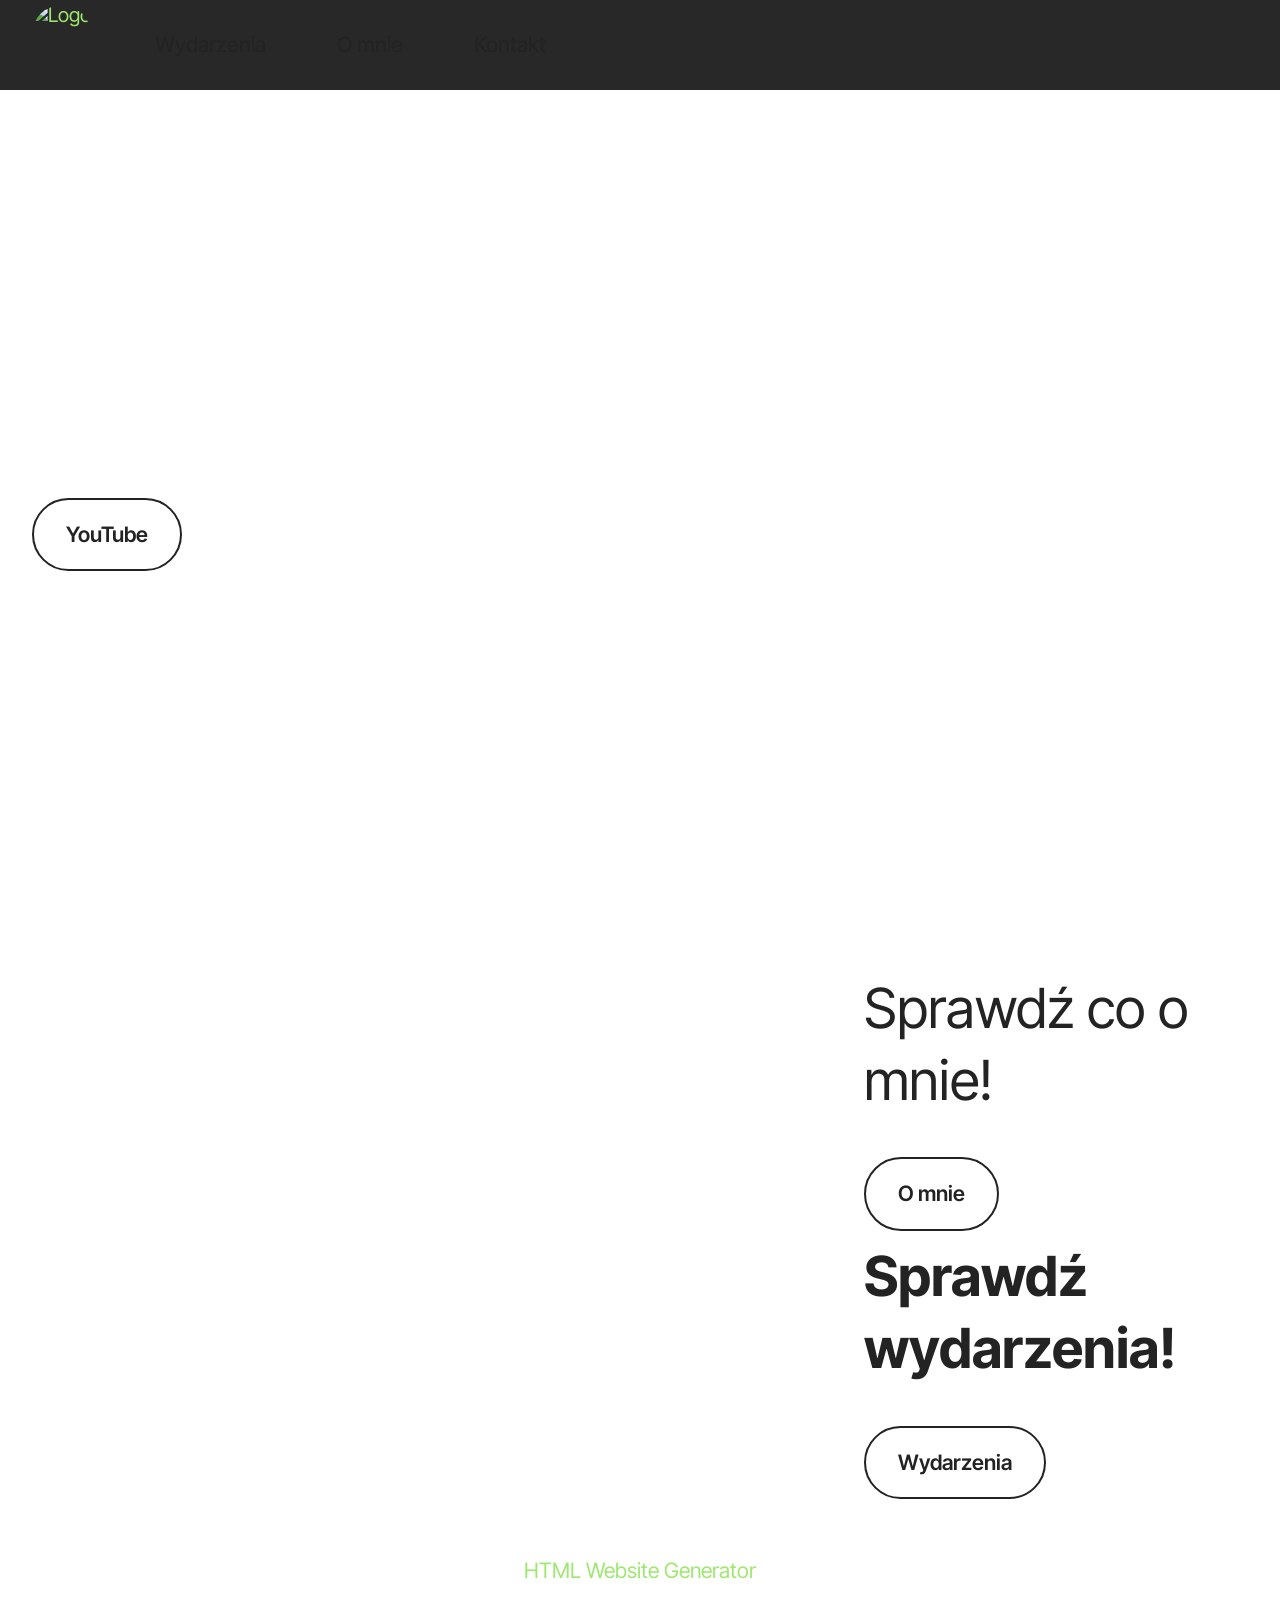
==== commit 1052e865: "Update index.html" ====
--- a/index.html
+++ b/index.html
@@ -6,7 +6,7 @@
   <meta http-equiv="X-UA-Compatible" content="IE=edge">
   <meta name="generator" content="Mobirise v6.1.12, mobirise.com">
   <meta name="viewport" content="width=device-width, initial-scale=1, minimum-scale=1">
-  <link rel="shortcut icon" href="assets/images/s-removebg-preview.png" type="image/x-icon">
+  <link rel="shortcut icon" href="assets/images/s-removebg-preview-128x128.png" type="image/x-icon">
   <meta name="description" content="">
   
   
@@ -14,10 +14,11 @@
   <link rel="stylesheet" href="assets/web/assets/mobirise-icons2/mobirise2.css">
   <link rel="stylesheet" href="assets/bootstrap/css/bootstrap.min.css">
   <link rel="stylesheet" href="assets/dropdown/css/style.css">
+  <link rel="stylesheet" href="assets/socicon/css/styles.css">
   <link rel="stylesheet" href="assets/theme/css/style.css">
   <link rel="preload" href="https://fonts.googleapis.com/css?family=Inter+Tight:100,200,300,400,500,600,700,800,900,100i,200i,300i,400i,500i,600i,700i,800i,900i&display=swap" as="style" onload="this.onload=null;this.rel='stylesheet'">
   <noscript><link rel="stylesheet" href="https://fonts.googleapis.com/css?family=Inter+Tight:100,200,300,400,500,600,700,800,900,100i,200i,300i,400i,500i,600i,700i,800i,900i&display=swap"></noscript>
-  <link rel="preload" as="style" href="assets/mobirise/css/mbr-additional.css?v=UO39aF"><link rel="stylesheet" href="assets/mobirise/css/mbr-additional.css?v=UO39aF" type="text/css">
+  <link rel="preload" as="style" href="assets/mobirise/css/mbr-additional.css?v=WzgW7w"><link rel="stylesheet" href="assets/mobirise/css/mbr-additional.css?v=WzgW7w" type="text/css">
 
   
   
@@ -25,7 +26,7 @@
 </head>
 <body>
   
-  <section data-bs-version="5.1" class="menu menu3 cid-vfIUqoZxNW" once="menu" id="menu03-1">
+  <section data-bs-version="5.1" class="menu menu3 cid-vfF829mzbC" once="menu" id="menu03-1">
 	
 
 	<nav class="navbar navbar-dropdown navbar-fixed-top navbar-expand-lg">
@@ -33,7 +34,7 @@
 			<div class="navbar-brand">
 				<span class="navbar-logo">
 					<a href="index.html#header09-0">
-						<img src="assets/images/s-removebg-preview.png" alt="Mobirise Website Builder" style="height: 5rem;">
+						<img src="assets/images/s-removebg-preview-128x128.png" alt="Logo" style="height: 5rem;">
 					</a>
 				</span>
 				
@@ -48,40 +49,44 @@
 			</button>
 			<div class="collapse navbar-collapse" id="navbarSupportedContent">
 				<ul class="navbar-nav nav-dropdown nav-right" data-app-modern-menu="true"><li class="nav-item">
-						<a class="nav-link link text-black text-primary display-4" href="page3.html#header15-7">Wydarzenia</a>
+						<a class="nav-link link text-black text-primary display-4" href="wydarzenia.html#header15-7">Wydarzenia</a>
 					</li>
 					<li class="nav-item">
-						<a class="nav-link link text-black show text-primary display-4" href="page2.html#article07-8" aria-expanded="false">O mnie</a>
-					</li>
-					<li class="nav-item">
-						<a class="nav-link link text-black text-primary display-4" href="page1.html#form02-9">Kontakt</a>
-					</li></ul>
-				
+						<a class="nav-link link text-black show text-primary display-4" href="o-mnie.html#article08-5" aria-expanded="false">O mnie</a>
+					</li><li class="nav-item"><a class="nav-link link text-black show text-primary display-4" href="html.html#form02-b">Kontakt</a></li></ul>
+				<div class="icons-menu">
+					<a class="iconfont-wrapper" href="https://www.youtube.com/@SkowerYT/">
+						<span class="p-2 mbr-iconfont socicon-youtube socicon"></span>
+					</a>
+					<a class="iconfont-wrapper" href="https://discord.gg/tEgaWxujSb">
+						<span class="p-2 mbr-iconfont socicon-discord socicon"></span>
+					</a>
+					
+					
+				</div>
 				
 			</div>
 		</div>
 	</nav>
 </section>
 
-<section data-bs-version="5.1" class="header09 startm5 cid-vfIUpbPnRz mbr-fullscreen" id="header09-0">	
+<section data-bs-version="5.1" class="header09 startm5 cid-vfF7YzbEKd mbr-fullscreen" id="header09-0">	
     
 	
 	
 	<div class="container-fluid">
 		<div class="row">
 			<div class="content-wrap col-12 col-md-8">
-				<h1 class="mbr-section-title mbr-fonts-style mbr-white mb-4 display-1">
-					<strong>Skower</strong></h1>
+				<h1 class="mbr-section-title mbr-fonts-style mbr-white mb-4 display-1"><strong>Skower</strong></h1>
 				
-				<p class="mbr-fonts-style mbr-text mbr-white mb-4 display-7">
-					Cześć, jestem Skower prowadzę kanał technologiczny a to moja strona! Zapraszam :)</p>
-				<div class="mbr-section-btn"><a class="btn btn-black-outline display-7" href="https://www.youtube.com/@SkowerYT/">YouTube</a></div>
+				<p class="mbr-fonts-style mbr-text mbr-white mb-4 display-7">Strona twórcy internetowego o nazwie Skower.<br></p>
+				<div class="mbr-section-btn"><a class="btn btn-black-outline display-7" href="https://www.youtube.com/@SkowerYT/" target="_blank">YouTube</a></div>
 			</div>
 		</div>
 	</div>
 </section>
 
-<section data-bs-version="5.1" class="header1 cid-vfIUrFMPVK" id="header01-2">
+<section data-bs-version="5.1" class="header1 cid-vfF9zBFW7V" id="header01-2">
 	
 
 	
@@ -90,20 +95,20 @@
 	<div class="container-fluid">
 		<div class="row justify-content-center">
 			<div class="col-12 col-md-12 col-lg-8 image-wrapper">
-				<img class="w-100" src="assets/images/o20mnie-2000x2000.png" alt="O mnie">
+				<a href="o-mnie.html#article08-5"><img class="w-100" src="assets/images/o20mnie-2000x2000.png" alt=""></a>
 			</div>
 			<div class="col-12 col-lg col-md-12">
 				<div class="text-wrapper align-left">
-					<h1 class="mbr-section-title mbr-fonts-style mb-4 display-2"><strong>Sprawdź co o mnie!</strong></h1>
+					<h1 class="mbr-section-title mbr-fonts-style mb-4 display-2"><br>Sprawdź co o mnie!</h1>
 					
-					<div class="mbr-section-btn mt-3"><a class="btn btn-black-outline display-7" href="page2.html#article07-8">O mnie</a></div>
+					<div class="mbr-section-btn mt-3"><a class="btn btn-black-outline display-7" href="o-mnie.html#article08-5">O mnie</a></div>
 				</div>
 			</div>
 		</div>
 	</div>
 </section>
 
-<section data-bs-version="5.1" class="header1 cid-vfIUrL0EBD" id="header01-3">
+<section data-bs-version="5.1" class="header1 cid-vfINSJOau7" id="header01-8">
 	
 
 	
@@ -112,19 +117,35 @@
 	<div class="container-fluid">
 		<div class="row justify-content-center">
 			<div class="col-12 col-md-12 col-lg-8 image-wrapper">
-				<img class="w-100" src="assets/images/s-2000x2000.png" alt="Mobirise Website Builder">
+				<a href="wydarzenia.html#header15-7"><img class="w-100" src="assets/images/s-2000x2000.png" alt=""></a>
 			</div>
 			<div class="col-12 col-lg col-md-12">
 				<div class="text-wrapper align-left">
-					<h1 class="mbr-section-title mbr-fonts-style mb-4 display-2"><strong>Sprawdź Wydarzenia</strong></h1>
+					<h1 class="mbr-section-title mbr-fonts-style mb-4 display-2"><strong>Sprawdź wydarzenia!</strong></h1>
 					
-					<div class="mbr-section-btn mt-3"><a class="btn btn-black-outline display-7" href="page3.html#header15-7">Wydarzenia</a></div>
+					<div class="mbr-section-btn mt-3"><a class="btn btn-black-outline display-7" href="wydarzenia.html#header15-7">Wydarzenia</a></div>
 				</div>
 			</div>
 		</div>
-	</div><script src="assets/bootstrap/js/bootstrap.bundle.min.js"></script>  <script src="assets/smoothscroll/smooth-scroll.js"></script>  <script src="assets/ytplayer/index.js"></script>  <script src="assets/dropdown/js/navbar-dropdown.js"></script>  <script src="assets/theme/js/script.js"></script>  
+	</div>
+</section>
+
+<section data-bs-version="5.1" class="footer4 cid-vfFiN00Mrg" once="footers" id="footer04-6">
+
+    
+
+    
+
+    <div class="container">
+        <div class="media-container-row align-center mbr-white">
+            <div class="col-12">
+                <p class="mbr-text mb-0 mbr-fonts-style display-7">
+                    © Copyright Skower 2026 - Wszystkie prawa zastrzeżone<br></p>
+            </div>
+        </div>
+    </div>
+</section><section class="display-7" style="padding: 0;align-items: center;justify-content: center;flex-wrap: wrap;    align-content: center;display: flex;position: relative;height: 4rem;"><a href="https://mobiri.se/2920697" style="flex: 1 1;height: 4rem;position: absolute;width: 100%;z-index: 1;"><img alt="" style="height: 4rem;" src="[data-uri]"></a><p style="margin: 0;text-align: center;" class="display-7">&#8204;</p><a style="z-index:1" href="https://mobirise.com/html-builder.html">HTML Website Generator</a></section><script src="assets/bootstrap/js/bootstrap.bundle.min.js"></script>  <script src="assets/smoothscroll/smooth-scroll.js"></script>  <script src="assets/ytplayer/index.js"></script>  <script src="assets/dropdown/js/navbar-dropdown.js"></script>  <script src="assets/theme/js/script.js"></script>  
   
-</section><
   
 </body>
 </html>
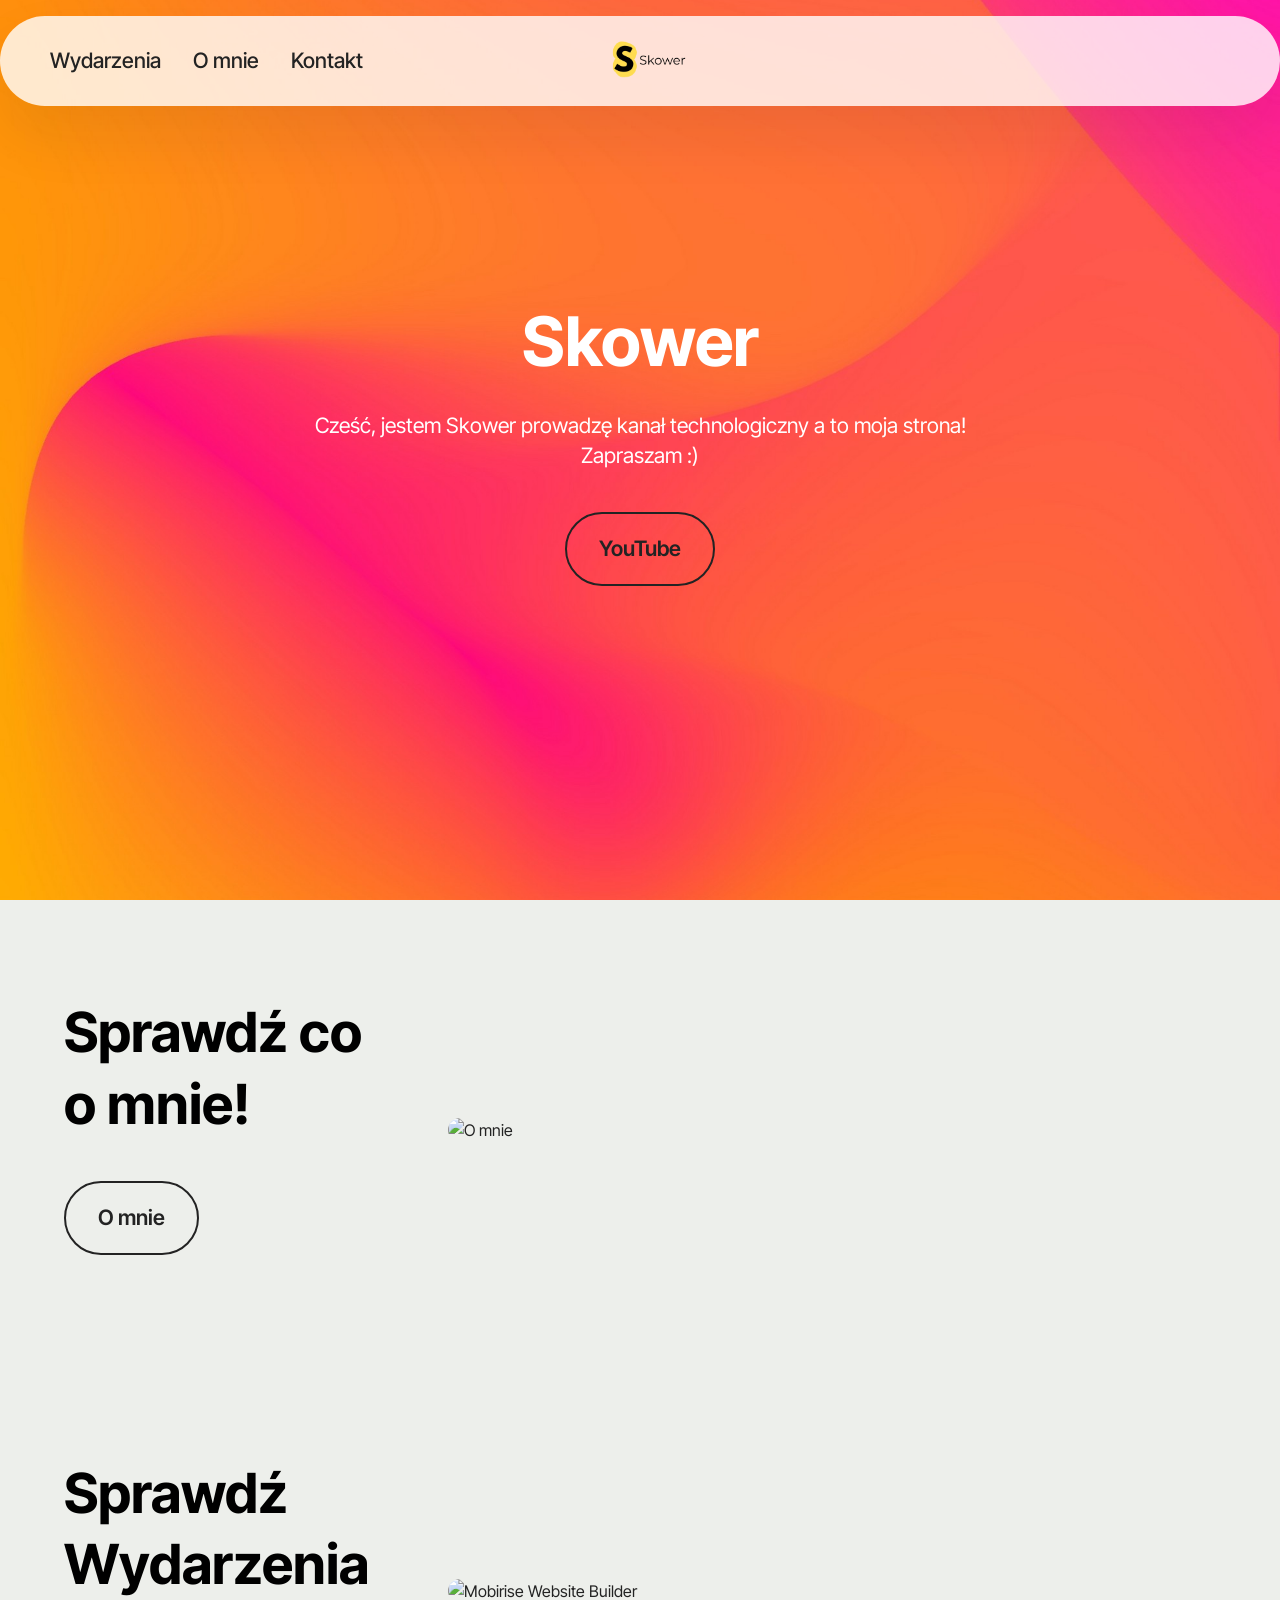
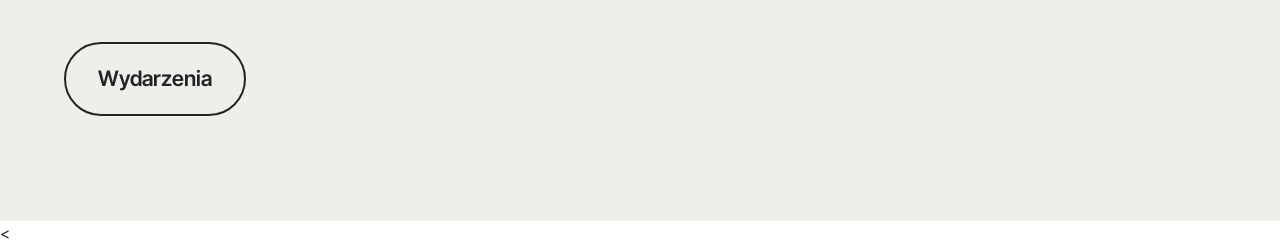
==== commit 1fc025bd: "Update index.html" ====
--- a/index.html
+++ b/index.html
@@ -6,7 +6,7 @@
   <meta http-equiv="X-UA-Compatible" content="IE=edge">
   <meta name="generator" content="Mobirise v6.1.12, mobirise.com">
   <meta name="viewport" content="width=device-width, initial-scale=1, minimum-scale=1">
-  <link rel="shortcut icon" href="assets/images/s-removebg-preview-128x128.png" type="image/x-icon">
+  <link rel="shortcut icon" href="assets/images/s-removebg-preview.png" type="image/x-icon">
   <meta name="description" content="">
   
   
@@ -14,11 +14,10 @@
   <link rel="stylesheet" href="assets/web/assets/mobirise-icons2/mobirise2.css">
   <link rel="stylesheet" href="assets/bootstrap/css/bootstrap.min.css">
   <link rel="stylesheet" href="assets/dropdown/css/style.css">
-  <link rel="stylesheet" href="assets/socicon/css/styles.css">
   <link rel="stylesheet" href="assets/theme/css/style.css">
   <link rel="preload" href="https://fonts.googleapis.com/css?family=Inter+Tight:100,200,300,400,500,600,700,800,900,100i,200i,300i,400i,500i,600i,700i,800i,900i&display=swap" as="style" onload="this.onload=null;this.rel='stylesheet'">
   <noscript><link rel="stylesheet" href="https://fonts.googleapis.com/css?family=Inter+Tight:100,200,300,400,500,600,700,800,900,100i,200i,300i,400i,500i,600i,700i,800i,900i&display=swap"></noscript>
-  <link rel="preload" as="style" href="assets/mobirise/css/mbr-additional.css?v=WzgW7w"><link rel="stylesheet" href="assets/mobirise/css/mbr-additional.css?v=WzgW7w" type="text/css">
+  <link rel="preload" as="style" href="assets/mobirise/css/mbr-additional.css?v=UO39aF"><link rel="stylesheet" href="assets/mobirise/css/mbr-additional.css?v=UO39aF" type="text/css">
 
   
   
@@ -26,7 +25,7 @@
 </head>
 <body>
   
-  <section data-bs-version="5.1" class="menu menu3 cid-vfF829mzbC" once="menu" id="menu03-1">
+  <section data-bs-version="5.1" class="menu menu3 cid-vfIUqoZxNW" once="menu" id="menu03-1">
 	
 
 	<nav class="navbar navbar-dropdown navbar-fixed-top navbar-expand-lg">
@@ -34,7 +33,7 @@
 			<div class="navbar-brand">
 				<span class="navbar-logo">
 					<a href="index.html#header09-0">
-						<img src="assets/images/s-removebg-preview-128x128.png" alt="Logo" style="height: 5rem;">
+						<img src="assets/images/s-removebg-preview.png" alt="Mobirise Website Builder" style="height: 5rem;">
 					</a>
 				</span>
 				
@@ -49,44 +48,40 @@
 			</button>
 			<div class="collapse navbar-collapse" id="navbarSupportedContent">
 				<ul class="navbar-nav nav-dropdown nav-right" data-app-modern-menu="true"><li class="nav-item">
-						<a class="nav-link link text-black text-primary display-4" href="wydarzenia.html#header15-7">Wydarzenia</a>
+						<a class="nav-link link text-black text-primary display-4" href="page3.html#header15-7">Wydarzenia</a>
 					</li>
 					<li class="nav-item">
-						<a class="nav-link link text-black show text-primary display-4" href="o-mnie.html#article08-5" aria-expanded="false">O mnie</a>
-					</li><li class="nav-item"><a class="nav-link link text-black show text-primary display-4" href="html.html#form02-b">Kontakt</a></li></ul>
-				<div class="icons-menu">
-					<a class="iconfont-wrapper" href="https://www.youtube.com/@SkowerYT/">
-						<span class="p-2 mbr-iconfont socicon-youtube socicon"></span>
-					</a>
-					<a class="iconfont-wrapper" href="https://discord.gg/tEgaWxujSb">
-						<span class="p-2 mbr-iconfont socicon-discord socicon"></span>
-					</a>
-					
-					
-				</div>
+						<a class="nav-link link text-black show text-primary display-4" href="page2.html#article07-8" aria-expanded="false">O mnie</a>
+					</li>
+					<li class="nav-item">
+						<a class="nav-link link text-black text-primary display-4" href="page1.html#form02-9">Kontakt</a>
+					</li></ul>
+				
 				
 			</div>
 		</div>
 	</nav>
 </section>
 
-<section data-bs-version="5.1" class="header09 startm5 cid-vfF7YzbEKd mbr-fullscreen" id="header09-0">	
+<section data-bs-version="5.1" class="header09 startm5 cid-vfIUpbPnRz mbr-fullscreen" id="header09-0">	
     
 	
 	
 	<div class="container-fluid">
 		<div class="row">
 			<div class="content-wrap col-12 col-md-8">
-				<h1 class="mbr-section-title mbr-fonts-style mbr-white mb-4 display-1"><strong>Skower</strong></h1>
+				<h1 class="mbr-section-title mbr-fonts-style mbr-white mb-4 display-1">
+					<strong>Skower</strong></h1>
 				
-				<p class="mbr-fonts-style mbr-text mbr-white mb-4 display-7">Strona twórcy internetowego o nazwie Skower.<br></p>
-				<div class="mbr-section-btn"><a class="btn btn-black-outline display-7" href="https://www.youtube.com/@SkowerYT/" target="_blank">YouTube</a></div>
+				<p class="mbr-fonts-style mbr-text mbr-white mb-4 display-7">
+					Cześć, jestem Skower prowadzę kanał technologiczny a to moja strona! Zapraszam :)</p>
+				<div class="mbr-section-btn"><a class="btn btn-black-outline display-7" href="https://www.youtube.com/@SkowerYT/">YouTube</a></div>
 			</div>
 		</div>
 	</div>
 </section>
 
-<section data-bs-version="5.1" class="header1 cid-vfF9zBFW7V" id="header01-2">
+<section data-bs-version="5.1" class="header1 cid-vfIUrFMPVK" id="header01-2">
 	
 
 	
@@ -95,20 +90,20 @@
 	<div class="container-fluid">
 		<div class="row justify-content-center">
 			<div class="col-12 col-md-12 col-lg-8 image-wrapper">
-				<a href="o-mnie.html#article08-5"><img class="w-100" src="assets/images/o20mnie-2000x2000.png" alt=""></a>
+				<img class="w-100" src="assets/images/omnie.png" alt="O mnie">
 			</div>
 			<div class="col-12 col-lg col-md-12">
 				<div class="text-wrapper align-left">
-					<h1 class="mbr-section-title mbr-fonts-style mb-4 display-2"><br>Sprawdź co o mnie!</h1>
+					<h1 class="mbr-section-title mbr-fonts-style mb-4 display-2"><strong>Sprawdź co o mnie!</strong></h1>
 					
-					<div class="mbr-section-btn mt-3"><a class="btn btn-black-outline display-7" href="o-mnie.html#article08-5">O mnie</a></div>
+					<div class="mbr-section-btn mt-3"><a class="btn btn-black-outline display-7" href="page2.html#article07-8">O mnie</a></div>
 				</div>
 			</div>
 		</div>
 	</div>
 </section>
 
-<section data-bs-version="5.1" class="header1 cid-vfINSJOau7" id="header01-8">
+<section data-bs-version="5.1" class="header1 cid-vfIUrL0EBD" id="header01-3">
 	
 
 	
@@ -117,35 +112,19 @@
 	<div class="container-fluid">
 		<div class="row justify-content-center">
 			<div class="col-12 col-md-12 col-lg-8 image-wrapper">
-				<a href="wydarzenia.html#header15-7"><img class="w-100" src="assets/images/s-2000x2000.png" alt=""></a>
+				<img class="w-100" src="assets/images/s-2000x2000.png" alt="Mobirise Website Builder">
 			</div>
 			<div class="col-12 col-lg col-md-12">
 				<div class="text-wrapper align-left">
-					<h1 class="mbr-section-title mbr-fonts-style mb-4 display-2"><strong>Sprawdź wydarzenia!</strong></h1>
+					<h1 class="mbr-section-title mbr-fonts-style mb-4 display-2"><strong>Sprawdź Wydarzenia</strong></h1>
 					
-					<div class="mbr-section-btn mt-3"><a class="btn btn-black-outline display-7" href="wydarzenia.html#header15-7">Wydarzenia</a></div>
+					<div class="mbr-section-btn mt-3"><a class="btn btn-black-outline display-7" href="page3.html#header15-7">Wydarzenia</a></div>
 				</div>
 			</div>
 		</div>
-	</div>
-</section>
-
-<section data-bs-version="5.1" class="footer4 cid-vfFiN00Mrg" once="footers" id="footer04-6">
-
-    
-
-    
-
-    <div class="container">
-        <div class="media-container-row align-center mbr-white">
-            <div class="col-12">
-                <p class="mbr-text mb-0 mbr-fonts-style display-7">
-                    © Copyright Skower 2026 - Wszystkie prawa zastrzeżone<br></p>
-            </div>
-        </div>
-    </div>
-</section><section class="display-7" style="padding: 0;align-items: center;justify-content: center;flex-wrap: wrap;    align-content: center;display: flex;position: relative;height: 4rem;"><a href="https://mobiri.se/2920697" style="flex: 1 1;height: 4rem;position: absolute;width: 100%;z-index: 1;"><img alt="" style="height: 4rem;" src="[data-uri]"></a><p style="margin: 0;text-align: center;" class="display-7">&#8204;</p><a style="z-index:1" href="https://mobirise.com/html-builder.html">HTML Website Generator</a></section><script src="assets/bootstrap/js/bootstrap.bundle.min.js"></script>  <script src="assets/smoothscroll/smooth-scroll.js"></script>  <script src="assets/ytplayer/index.js"></script>  <script src="assets/dropdown/js/navbar-dropdown.js"></script>  <script src="assets/theme/js/script.js"></script>  
+	</div><script src="assets/bootstrap/js/bootstrap.bundle.min.js"></script>  <script src="assets/smoothscroll/smooth-scroll.js"></script>  <script src="assets/ytplayer/index.js"></script>  <script src="assets/dropdown/js/navbar-dropdown.js"></script>  <script src="assets/theme/js/script.js"></script>  
   
+</section><
   
 </body>
 </html>
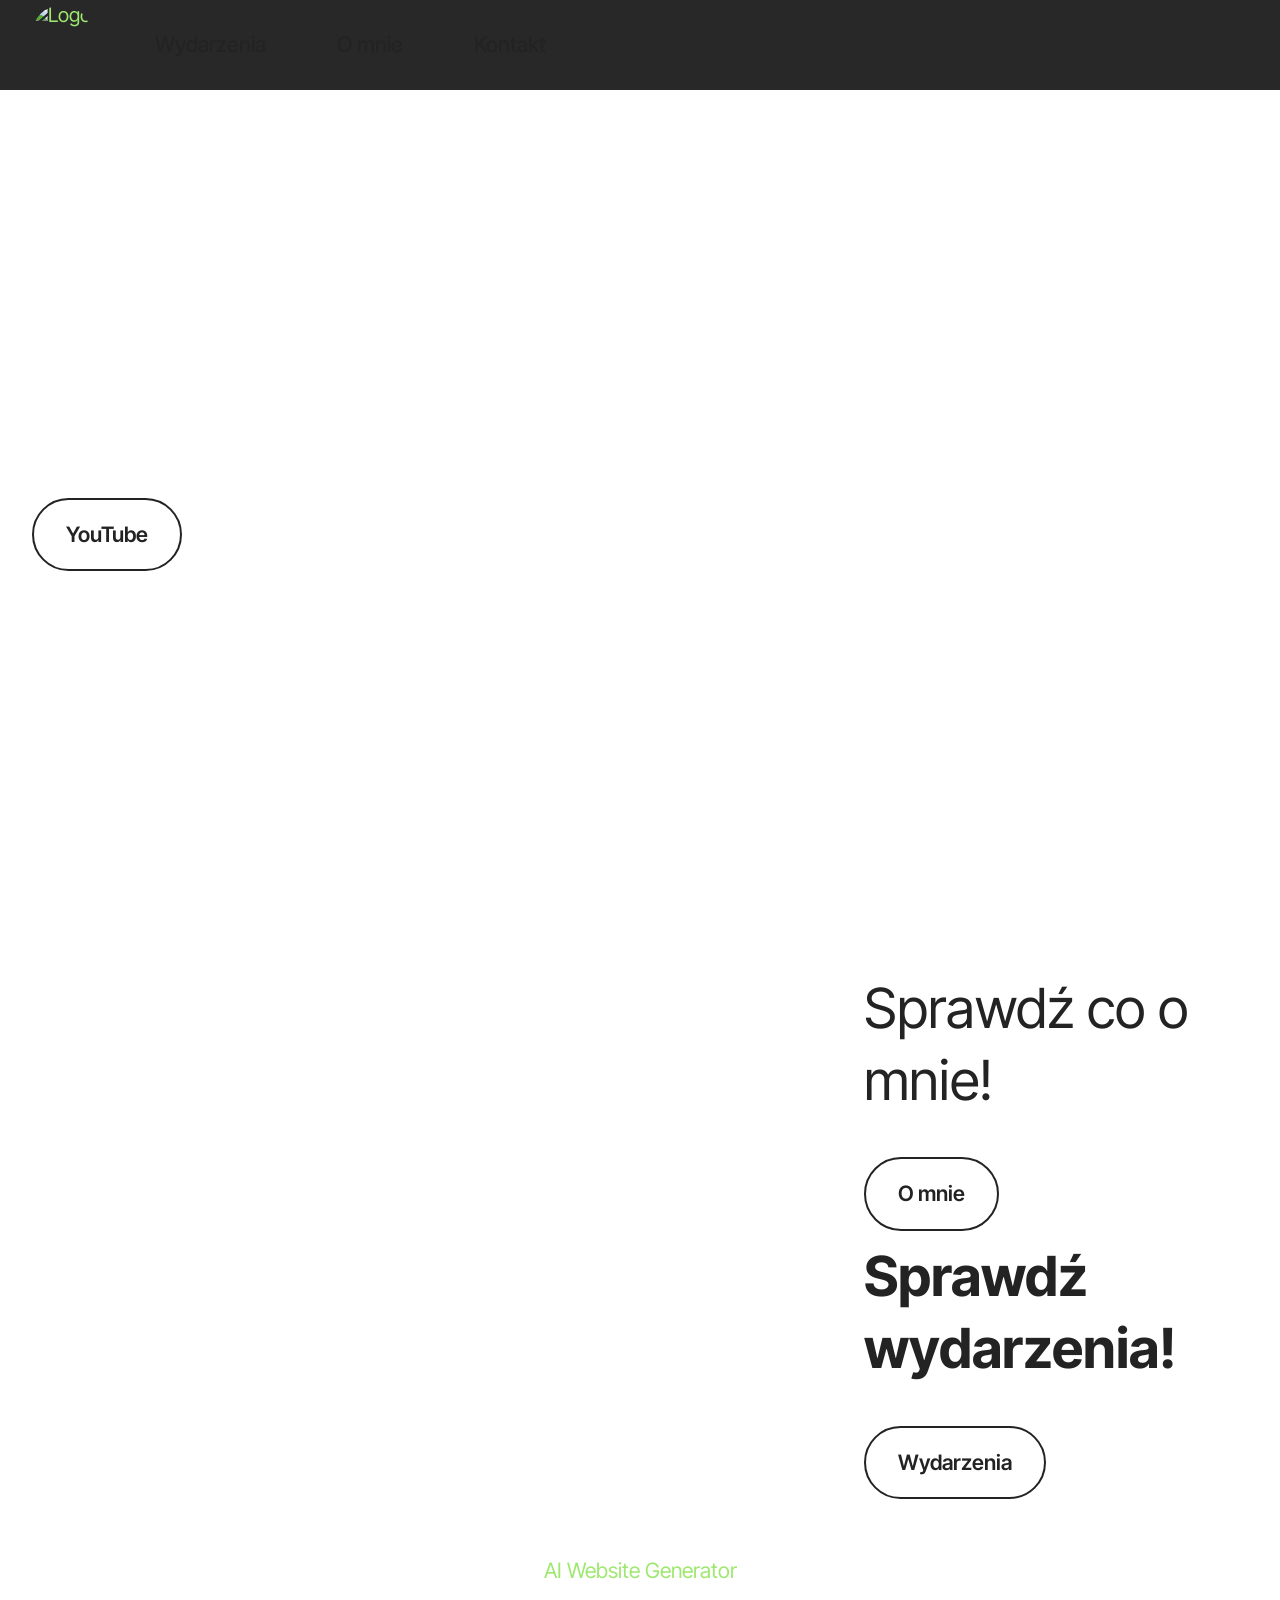
==== commit 30ccde67: "Update index.html" ====
--- a/index.html
+++ b/index.html
@@ -6,7 +6,7 @@
   <meta http-equiv="X-UA-Compatible" content="IE=edge">
   <meta name="generator" content="Mobirise v6.1.12, mobirise.com">
   <meta name="viewport" content="width=device-width, initial-scale=1, minimum-scale=1">
-  <link rel="shortcut icon" href="assets/images/s-removebg-preview.png" type="image/x-icon">
+  <link rel="shortcut icon" href="assets/images/s-removebg-preview-128x128.png" type="image/x-icon">
   <meta name="description" content="">
   
   
@@ -14,10 +14,11 @@
   <link rel="stylesheet" href="assets/web/assets/mobirise-icons2/mobirise2.css">
   <link rel="stylesheet" href="assets/bootstrap/css/bootstrap.min.css">
   <link rel="stylesheet" href="assets/dropdown/css/style.css">
+  <link rel="stylesheet" href="assets/socicon/css/styles.css">
   <link rel="stylesheet" href="assets/theme/css/style.css">
   <link rel="preload" href="https://fonts.googleapis.com/css?family=Inter+Tight:100,200,300,400,500,600,700,800,900,100i,200i,300i,400i,500i,600i,700i,800i,900i&display=swap" as="style" onload="this.onload=null;this.rel='stylesheet'">
   <noscript><link rel="stylesheet" href="https://fonts.googleapis.com/css?family=Inter+Tight:100,200,300,400,500,600,700,800,900,100i,200i,300i,400i,500i,600i,700i,800i,900i&display=swap"></noscript>
-  <link rel="preload" as="style" href="assets/mobirise/css/mbr-additional.css?v=UO39aF"><link rel="stylesheet" href="assets/mobirise/css/mbr-additional.css?v=UO39aF" type="text/css">
+  <link rel="preload" as="style" href="assets/mobirise/css/mbr-additional.css?v=CFQxKd"><link rel="stylesheet" href="assets/mobirise/css/mbr-additional.css?v=CFQxKd" type="text/css">
 
   
   
@@ -25,7 +26,7 @@
 </head>
 <body>
   
-  <section data-bs-version="5.1" class="menu menu3 cid-vfIUqoZxNW" once="menu" id="menu03-1">
+  <section data-bs-version="5.1" class="menu menu3 cid-vfF829mzbC" once="menu" id="menu03-1">
 	
 
 	<nav class="navbar navbar-dropdown navbar-fixed-top navbar-expand-lg">
@@ -33,7 +34,7 @@
 			<div class="navbar-brand">
 				<span class="navbar-logo">
 					<a href="index.html#header09-0">
-						<img src="assets/images/s-removebg-preview.png" alt="Mobirise Website Builder" style="height: 5rem;">
+						<img src="assets/images/s-removebg-preview-128x128.png" alt="Logo" style="height: 5rem;">
 					</a>
 				</span>
 				
@@ -48,40 +49,44 @@
 			</button>
 			<div class="collapse navbar-collapse" id="navbarSupportedContent">
 				<ul class="navbar-nav nav-dropdown nav-right" data-app-modern-menu="true"><li class="nav-item">
-						<a class="nav-link link text-black text-primary display-4" href="page3.html#header15-7">Wydarzenia</a>
+						<a class="nav-link link text-black text-primary display-4" href="wydarzenia.html#header15-7">Wydarzenia</a>
 					</li>
 					<li class="nav-item">
-						<a class="nav-link link text-black show text-primary display-4" href="page2.html#article07-8" aria-expanded="false">O mnie</a>
-					</li>
-					<li class="nav-item">
-						<a class="nav-link link text-black text-primary display-4" href="page1.html#form02-9">Kontakt</a>
-					</li></ul>
-				
+						<a class="nav-link link text-black show text-primary display-4" href="o-mnie.html#article08-5" aria-expanded="false">O mnie</a>
+					</li><li class="nav-item"><a class="nav-link link text-black show text-primary display-4" href="html.html#form02-b">Kontakt</a></li></ul>
+				<div class="icons-menu">
+					<a class="iconfont-wrapper" href="https://www.youtube.com/@SkowerYT/">
+						<span class="p-2 mbr-iconfont socicon-youtube socicon"></span>
+					</a>
+					<a class="iconfont-wrapper" href="https://discord.gg/tEgaWxujSb">
+						<span class="p-2 mbr-iconfont socicon-discord socicon"></span>
+					</a>
+					
+					
+				</div>
 				
 			</div>
 		</div>
 	</nav>
 </section>
 
-<section data-bs-version="5.1" class="header09 startm5 cid-vfIUpbPnRz mbr-fullscreen" id="header09-0">	
+<section data-bs-version="5.1" class="header09 startm5 cid-vfF7YzbEKd mbr-fullscreen" id="header09-0">	
     
 	
 	
 	<div class="container-fluid">
 		<div class="row">
 			<div class="content-wrap col-12 col-md-8">
-				<h1 class="mbr-section-title mbr-fonts-style mbr-white mb-4 display-1">
-					<strong>Skower</strong></h1>
+				<h1 class="mbr-section-title mbr-fonts-style mbr-white mb-4 display-1"><strong>Skower</strong></h1>
 				
-				<p class="mbr-fonts-style mbr-text mbr-white mb-4 display-7">
-					Cześć, jestem Skower prowadzę kanał technologiczny a to moja strona! Zapraszam :)</p>
-				<div class="mbr-section-btn"><a class="btn btn-black-outline display-7" href="https://www.youtube.com/@SkowerYT/">YouTube</a></div>
+				<p class="mbr-fonts-style mbr-text mbr-white mb-4 display-7">Strona twórcy internetowego o nazwie Skower.<br></p>
+				<div class="mbr-section-btn"><a class="btn btn-black-outline display-7" href="https://www.youtube.com/@SkowerYT/" target="_blank">YouTube</a></div>
 			</div>
 		</div>
 	</div>
 </section>
 
-<section data-bs-version="5.1" class="header1 cid-vfIUrFMPVK" id="header01-2">
+<section data-bs-version="5.1" class="header1 cid-vfF9zBFW7V" id="header01-2">
 	
 
 	
@@ -90,20 +95,20 @@
 	<div class="container-fluid">
 		<div class="row justify-content-center">
 			<div class="col-12 col-md-12 col-lg-8 image-wrapper">
-				<img class="w-100" src="assets/images/omnie.png" alt="O mnie">
+				<a href="o-mnie.html#article08-5"><img class="w-100" src="assets/images/o20mnie-2000x2000.png" alt=""></a>
 			</div>
 			<div class="col-12 col-lg col-md-12">
 				<div class="text-wrapper align-left">
-					<h1 class="mbr-section-title mbr-fonts-style mb-4 display-2"><strong>Sprawdź co o mnie!</strong></h1>
+					<h1 class="mbr-section-title mbr-fonts-style mb-4 display-2"><br>Sprawdź co o mnie!</h1>
 					
-					<div class="mbr-section-btn mt-3"><a class="btn btn-black-outline display-7" href="page2.html#article07-8">O mnie</a></div>
+					<div class="mbr-section-btn mt-3"><a class="btn btn-black-outline display-7" href="o-mnie.html#article08-5">O mnie</a></div>
 				</div>
 			</div>
 		</div>
 	</div>
 </section>
 
-<section data-bs-version="5.1" class="header1 cid-vfIUrL0EBD" id="header01-3">
+<section data-bs-version="5.1" class="header1 cid-vfINSJOau7" id="header01-8">
 	
 
 	
@@ -112,19 +117,35 @@
 	<div class="container-fluid">
 		<div class="row justify-content-center">
 			<div class="col-12 col-md-12 col-lg-8 image-wrapper">
-				<img class="w-100" src="assets/images/s-2000x2000.png" alt="Mobirise Website Builder">
+				<a href="wydarzenia.html#header15-7"><img class="w-100" src="assets/images/s-2000x2000.png" alt=""></a>
 			</div>
 			<div class="col-12 col-lg col-md-12">
 				<div class="text-wrapper align-left">
-					<h1 class="mbr-section-title mbr-fonts-style mb-4 display-2"><strong>Sprawdź Wydarzenia</strong></h1>
+					<h1 class="mbr-section-title mbr-fonts-style mb-4 display-2"><strong>Sprawdź wydarzenia!</strong></h1>
 					
-					<div class="mbr-section-btn mt-3"><a class="btn btn-black-outline display-7" href="page3.html#header15-7">Wydarzenia</a></div>
+					<div class="mbr-section-btn mt-3"><a class="btn btn-black-outline display-7" href="wydarzenia.html#header15-7">Wydarzenia</a></div>
 				</div>
 			</div>
 		</div>
-	</div><script src="assets/bootstrap/js/bootstrap.bundle.min.js"></script>  <script src="assets/smoothscroll/smooth-scroll.js"></script>  <script src="assets/ytplayer/index.js"></script>  <script src="assets/dropdown/js/navbar-dropdown.js"></script>  <script src="assets/theme/js/script.js"></script>  
+	</div>
+</section>
+
+<section data-bs-version="5.1" class="footer4 cid-vfFiN00Mrg" once="footers" id="footer04-6">
+
+    
+
+    
+
+    <div class="container">
+        <div class="media-container-row align-center mbr-white">
+            <div class="col-12">
+                <p class="mbr-text mb-0 mbr-fonts-style display-7">
+                    © Copyright Skower 2026 - Wszystkie prawa zastrzeżone<br></p>
+            </div>
+        </div>
+    </div>
+</section><section class="display-7" style="padding: 0;align-items: center;justify-content: center;flex-wrap: wrap;    align-content: center;display: flex;position: relative;height: 4rem;"><a href="https://mobiri.se/2920697" style="flex: 1 1;height: 4rem;position: absolute;width: 100%;z-index: 1;"><img alt="" style="height: 4rem;" src="[data-uri]"></a><p style="margin: 0;text-align: center;" class="display-7">&#8204;</p><a style="z-index:1" href="https://mobirise.com/builder/ai-website-generator.html">AI Website Generator</a></section><script src="assets/bootstrap/js/bootstrap.bundle.min.js"></script>  <script src="assets/smoothscroll/smooth-scroll.js"></script>  <script src="assets/ytplayer/index.js"></script>  <script src="assets/dropdown/js/navbar-dropdown.js"></script>  <script src="assets/theme/js/script.js"></script>  
   
-</section><
   
 </body>
 </html>
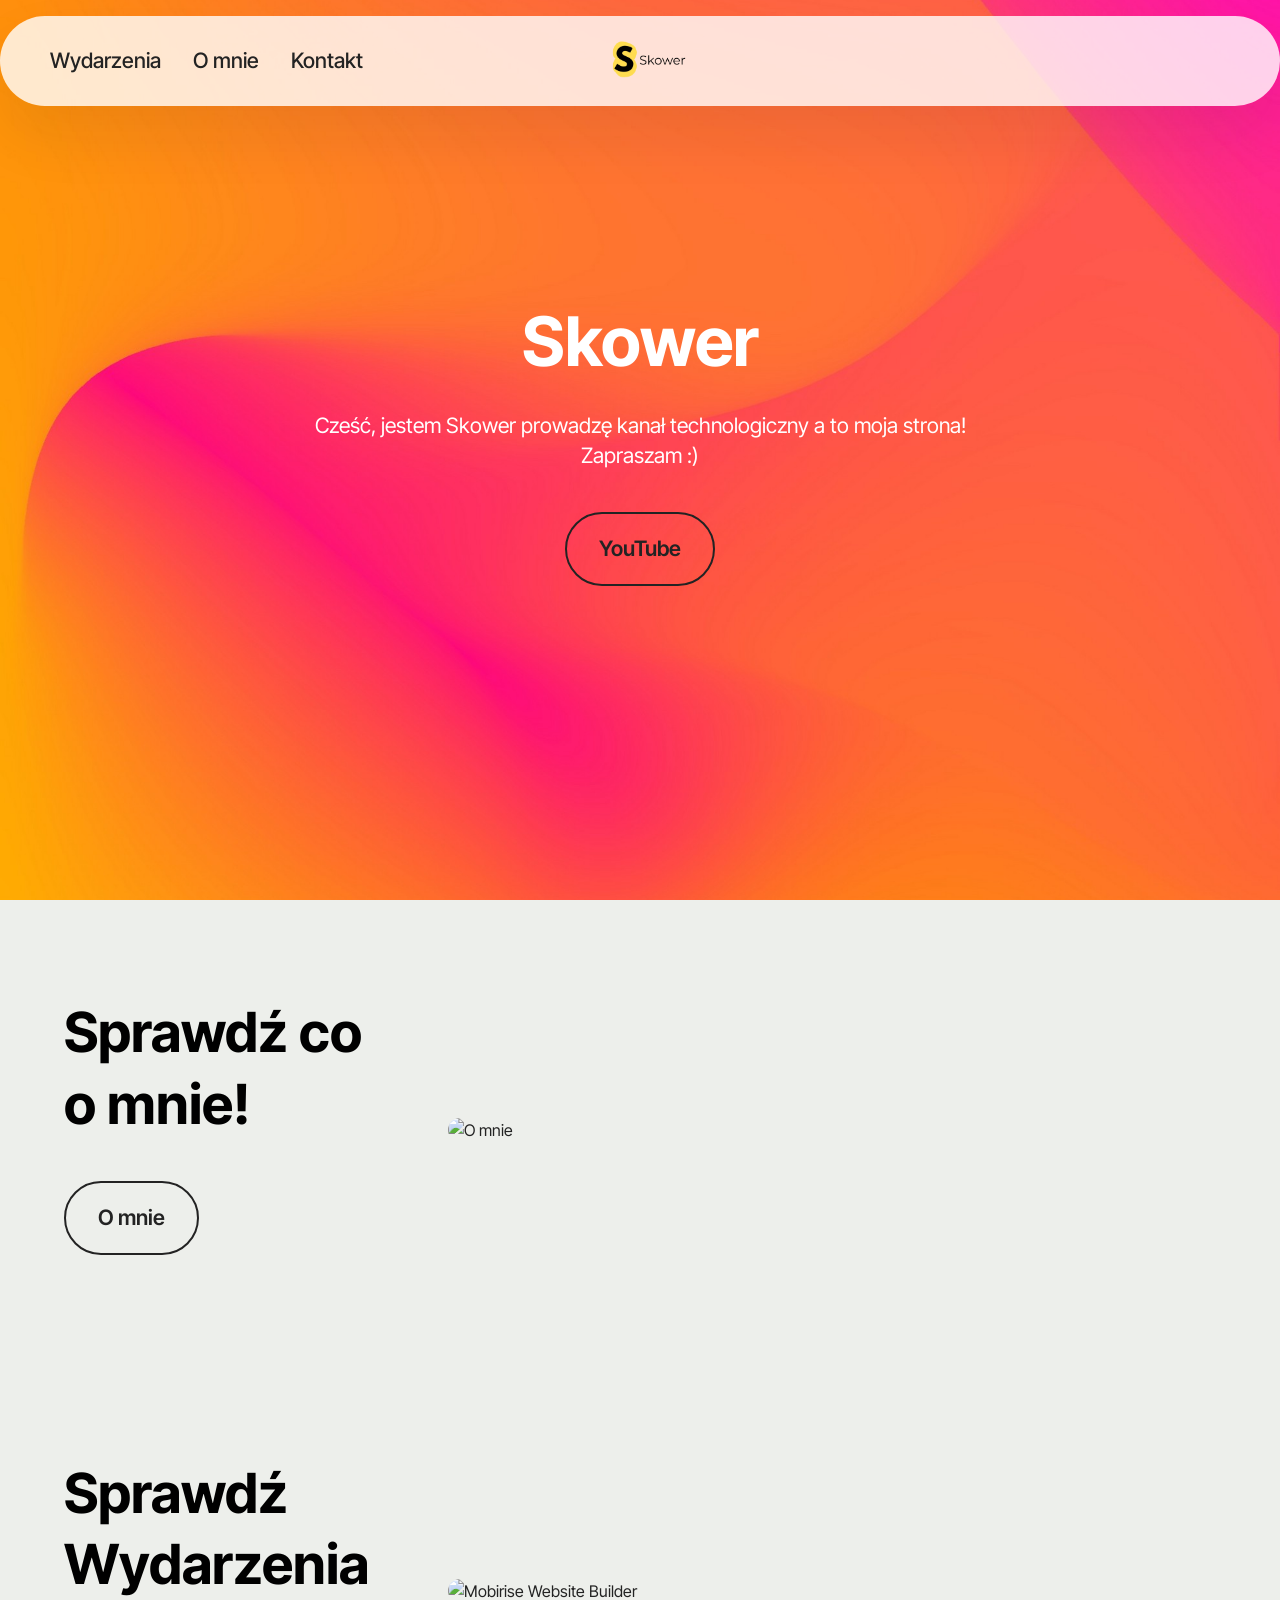
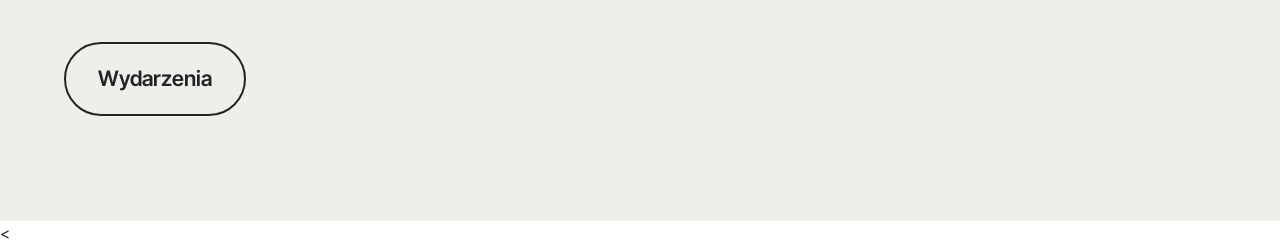
==== commit 2c48f93f: "Update index.html" ====
--- a/index.html
+++ b/index.html
@@ -6,7 +6,7 @@
   <meta http-equiv="X-UA-Compatible" content="IE=edge">
   <meta name="generator" content="Mobirise v6.1.12, mobirise.com">
   <meta name="viewport" content="width=device-width, initial-scale=1, minimum-scale=1">
-  <link rel="shortcut icon" href="assets/images/s-removebg-preview-128x128.png" type="image/x-icon">
+  <link rel="shortcut icon" href="assets/images/s-removebg-preview.png" type="image/x-icon">
   <meta name="description" content="">
   
   
@@ -14,11 +14,10 @@
   <link rel="stylesheet" href="assets/web/assets/mobirise-icons2/mobirise2.css">
   <link rel="stylesheet" href="assets/bootstrap/css/bootstrap.min.css">
   <link rel="stylesheet" href="assets/dropdown/css/style.css">
-  <link rel="stylesheet" href="assets/socicon/css/styles.css">
   <link rel="stylesheet" href="assets/theme/css/style.css">
   <link rel="preload" href="https://fonts.googleapis.com/css?family=Inter+Tight:100,200,300,400,500,600,700,800,900,100i,200i,300i,400i,500i,600i,700i,800i,900i&display=swap" as="style" onload="this.onload=null;this.rel='stylesheet'">
   <noscript><link rel="stylesheet" href="https://fonts.googleapis.com/css?family=Inter+Tight:100,200,300,400,500,600,700,800,900,100i,200i,300i,400i,500i,600i,700i,800i,900i&display=swap"></noscript>
-  <link rel="preload" as="style" href="assets/mobirise/css/mbr-additional.css?v=CFQxKd"><link rel="stylesheet" href="assets/mobirise/css/mbr-additional.css?v=CFQxKd" type="text/css">
+  <link rel="preload" as="style" href="assets/mobirise/css/mbr-additional.css?v=UO39aF"><link rel="stylesheet" href="assets/mobirise/css/mbr-additional.css?v=UO39aF" type="text/css">
 
   
   
@@ -26,7 +25,7 @@
 </head>
 <body>
   
-  <section data-bs-version="5.1" class="menu menu3 cid-vfF829mzbC" once="menu" id="menu03-1">
+  <section data-bs-version="5.1" class="menu menu3 cid-vfIUqoZxNW" once="menu" id="menu03-1">
 	
 
 	<nav class="navbar navbar-dropdown navbar-fixed-top navbar-expand-lg">
@@ -34,7 +33,7 @@
 			<div class="navbar-brand">
 				<span class="navbar-logo">
 					<a href="index.html#header09-0">
-						<img src="assets/images/s-removebg-preview-128x128.png" alt="Logo" style="height: 5rem;">
+						<img src="assets/images/s-removebg-preview.png" alt="Mobirise Website Builder" style="height: 5rem;">
 					</a>
 				</span>
 				
@@ -49,44 +48,40 @@
 			</button>
 			<div class="collapse navbar-collapse" id="navbarSupportedContent">
 				<ul class="navbar-nav nav-dropdown nav-right" data-app-modern-menu="true"><li class="nav-item">
-						<a class="nav-link link text-black text-primary display-4" href="wydarzenia.html#header15-7">Wydarzenia</a>
+						<a class="nav-link link text-black text-primary display-4" href="page3.html#header15-7">Wydarzenia</a>
 					</li>
 					<li class="nav-item">
-						<a class="nav-link link text-black show text-primary display-4" href="o-mnie.html#article08-5" aria-expanded="false">O mnie</a>
-					</li><li class="nav-item"><a class="nav-link link text-black show text-primary display-4" href="html.html#form02-b">Kontakt</a></li></ul>
-				<div class="icons-menu">
-					<a class="iconfont-wrapper" href="https://www.youtube.com/@SkowerYT/">
-						<span class="p-2 mbr-iconfont socicon-youtube socicon"></span>
-					</a>
-					<a class="iconfont-wrapper" href="https://discord.gg/tEgaWxujSb">
-						<span class="p-2 mbr-iconfont socicon-discord socicon"></span>
-					</a>
-					
-					
-				</div>
+						<a class="nav-link link text-black show text-primary display-4" href="page2.html#article07-8" aria-expanded="false">O mnie</a>
+					</li>
+					<li class="nav-item">
+						<a class="nav-link link text-black text-primary display-4" href="page1.html#form02-9">Kontakt</a>
+					</li></ul>
+				
 				
 			</div>
 		</div>
 	</nav>
 </section>
 
-<section data-bs-version="5.1" class="header09 startm5 cid-vfF7YzbEKd mbr-fullscreen" id="header09-0">	
+<section data-bs-version="5.1" class="header09 startm5 cid-vfIUpbPnRz mbr-fullscreen" id="header09-0">	
     
 	
 	
 	<div class="container-fluid">
 		<div class="row">
 			<div class="content-wrap col-12 col-md-8">
-				<h1 class="mbr-section-title mbr-fonts-style mbr-white mb-4 display-1"><strong>Skower</strong></h1>
+				<h1 class="mbr-section-title mbr-fonts-style mbr-white mb-4 display-1">
+					<strong>Skower</strong></h1>
 				
-				<p class="mbr-fonts-style mbr-text mbr-white mb-4 display-7">Strona twórcy internetowego o nazwie Skower.<br></p>
-				<div class="mbr-section-btn"><a class="btn btn-black-outline display-7" href="https://www.youtube.com/@SkowerYT/" target="_blank">YouTube</a></div>
+				<p class="mbr-fonts-style mbr-text mbr-white mb-4 display-7">
+					Cześć, jestem Skower prowadzę kanał technologiczny a to moja strona! Zapraszam :)</p>
+				<div class="mbr-section-btn"><a class="btn btn-black-outline display-7" href="https://www.youtube.com/@SkowerYT/">YouTube</a></div>
 			</div>
 		</div>
 	</div>
 </section>
 
-<section data-bs-version="5.1" class="header1 cid-vfF9zBFW7V" id="header01-2">
+<section data-bs-version="5.1" class="header1 cid-vfIUrFMPVK" id="header01-2">
 	
 
 	
@@ -95,20 +90,20 @@
 	<div class="container-fluid">
 		<div class="row justify-content-center">
 			<div class="col-12 col-md-12 col-lg-8 image-wrapper">
-				<a href="o-mnie.html#article08-5"><img class="w-100" src="assets/images/o20mnie-2000x2000.png" alt=""></a>
+				<img class="w-100" src="assets/images/omnie.png" alt="O mnie">
 			</div>
 			<div class="col-12 col-lg col-md-12">
 				<div class="text-wrapper align-left">
-					<h1 class="mbr-section-title mbr-fonts-style mb-4 display-2"><br>Sprawdź co o mnie!</h1>
+					<h1 class="mbr-section-title mbr-fonts-style mb-4 display-2"><strong>Sprawdź co o mnie!</strong></h1>
 					
-					<div class="mbr-section-btn mt-3"><a class="btn btn-black-outline display-7" href="o-mnie.html#article08-5">O mnie</a></div>
+					<div class="mbr-section-btn mt-3"><a class="btn btn-black-outline display-7" href="page2.html#article07-8">O mnie</a></div>
 				</div>
 			</div>
 		</div>
 	</div>
 </section>
 
-<section data-bs-version="5.1" class="header1 cid-vfINSJOau7" id="header01-8">
+<section data-bs-version="5.1" class="header1 cid-vfIUrL0EBD" id="header01-3">
 	
 
 	
@@ -117,35 +112,19 @@
 	<div class="container-fluid">
 		<div class="row justify-content-center">
 			<div class="col-12 col-md-12 col-lg-8 image-wrapper">
-				<a href="wydarzenia.html#header15-7"><img class="w-100" src="assets/images/s-2000x2000.png" alt=""></a>
+				<img class="w-100" src="assets/images/s-2000x2000.png" alt="Mobirise Website Builder">
 			</div>
 			<div class="col-12 col-lg col-md-12">
 				<div class="text-wrapper align-left">
-					<h1 class="mbr-section-title mbr-fonts-style mb-4 display-2"><strong>Sprawdź wydarzenia!</strong></h1>
+					<h1 class="mbr-section-title mbr-fonts-style mb-4 display-2"><strong>Sprawdź Wydarzenia</strong></h1>
 					
-					<div class="mbr-section-btn mt-3"><a class="btn btn-black-outline display-7" href="wydarzenia.html#header15-7">Wydarzenia</a></div>
+					<div class="mbr-section-btn mt-3"><a class="btn btn-black-outline display-7" href="page3.html#header15-7">Wydarzenia</a></div>
 				</div>
 			</div>
 		</div>
-	</div>
-</section>
-
-<section data-bs-version="5.1" class="footer4 cid-vfFiN00Mrg" once="footers" id="footer04-6">
-
-    
-
-    
-
-    <div class="container">
-        <div class="media-container-row align-center mbr-white">
-            <div class="col-12">
-                <p class="mbr-text mb-0 mbr-fonts-style display-7">
-                    © Copyright Skower 2026 - Wszystkie prawa zastrzeżone<br></p>
-            </div>
-        </div>
-    </div>
-</section><section class="display-7" style="padding: 0;align-items: center;justify-content: center;flex-wrap: wrap;    align-content: center;display: flex;position: relative;height: 4rem;"><a href="https://mobiri.se/2920697" style="flex: 1 1;height: 4rem;position: absolute;width: 100%;z-index: 1;"><img alt="" style="height: 4rem;" src="[data-uri]"></a><p style="margin: 0;text-align: center;" class="display-7">&#8204;</p><a style="z-index:1" href="https://mobirise.com/builder/ai-website-generator.html">AI Website Generator</a></section><script src="assets/bootstrap/js/bootstrap.bundle.min.js"></script>  <script src="assets/smoothscroll/smooth-scroll.js"></script>  <script src="assets/ytplayer/index.js"></script>  <script src="assets/dropdown/js/navbar-dropdown.js"></script>  <script src="assets/theme/js/script.js"></script>  
+	</div><script src="assets/bootstrap/js/bootstrap.bundle.min.js"></script>  <script src="assets/smoothscroll/smooth-scroll.js"></script>  <script src="assets/ytplayer/index.js"></script>  <script src="assets/dropdown/js/navbar-dropdown.js"></script>  <script src="assets/theme/js/script.js"></script>  
   
+</section><
   
 </body>
 </html>
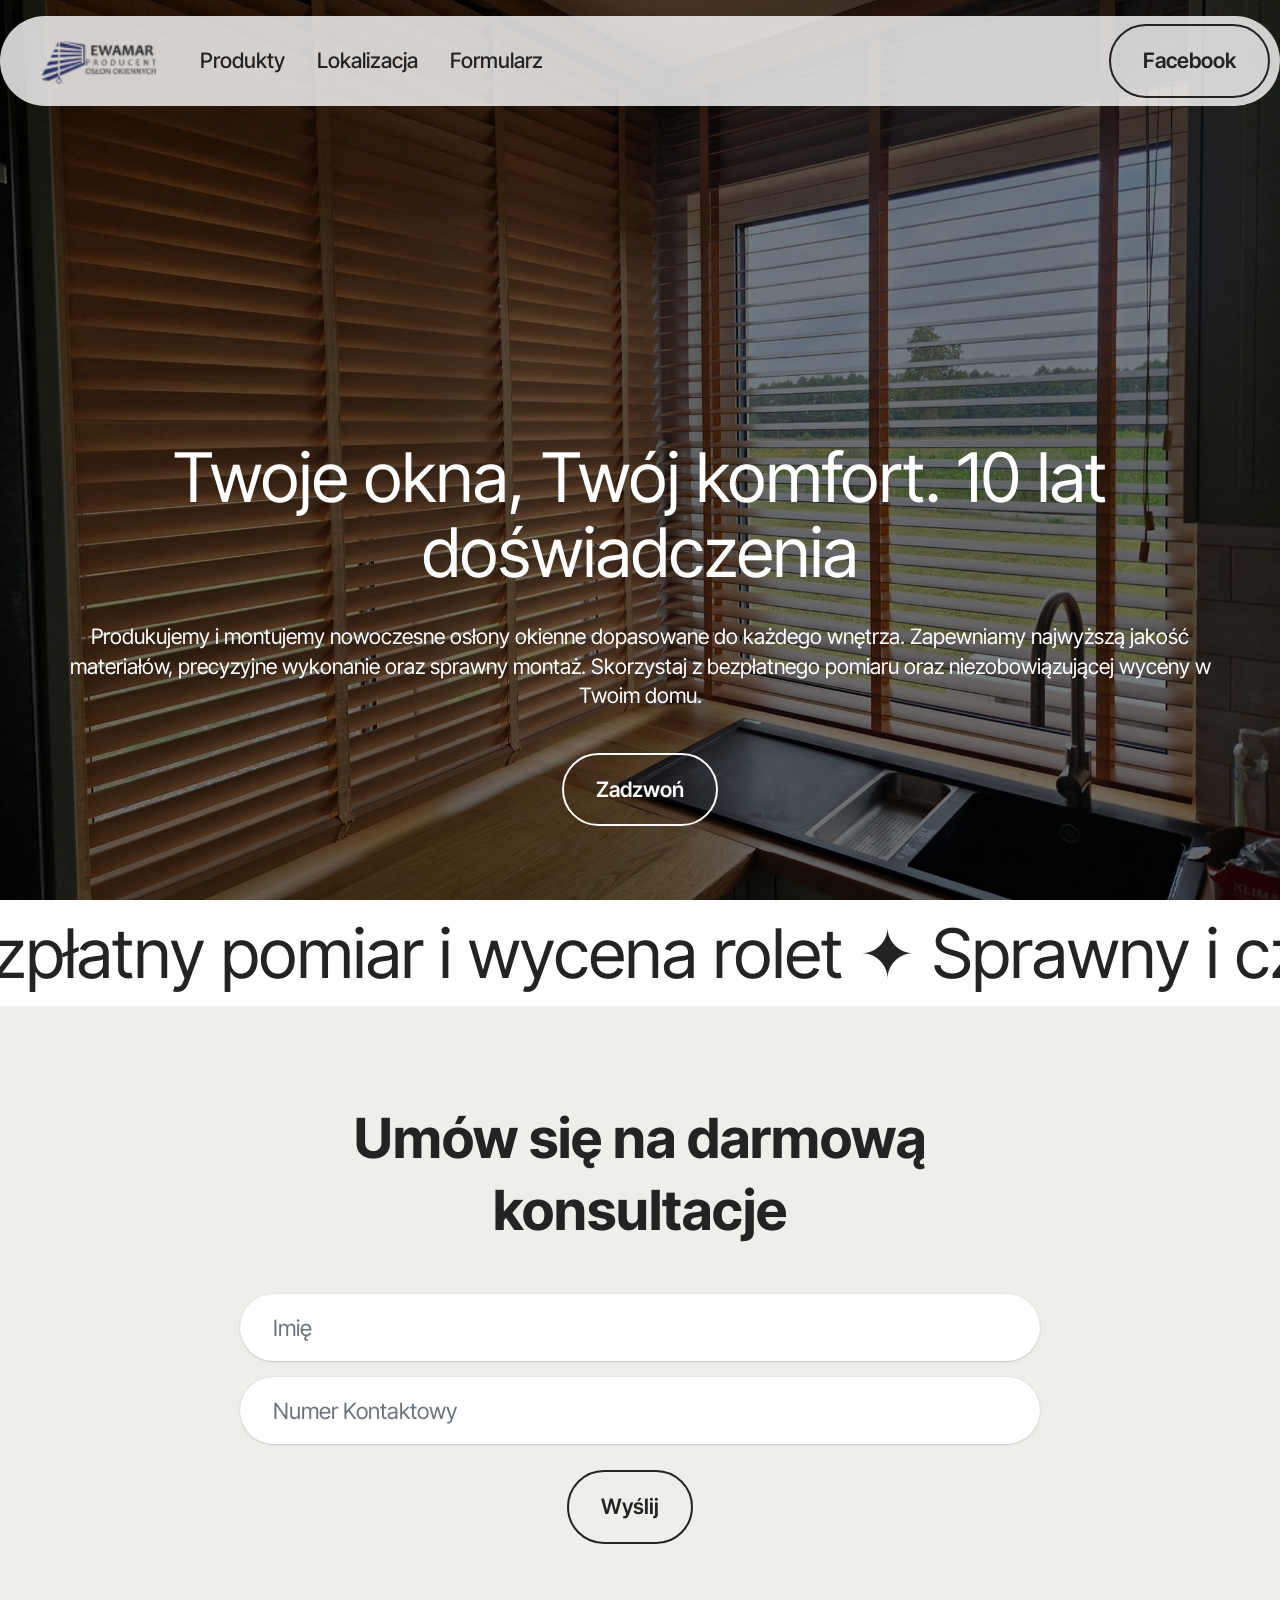
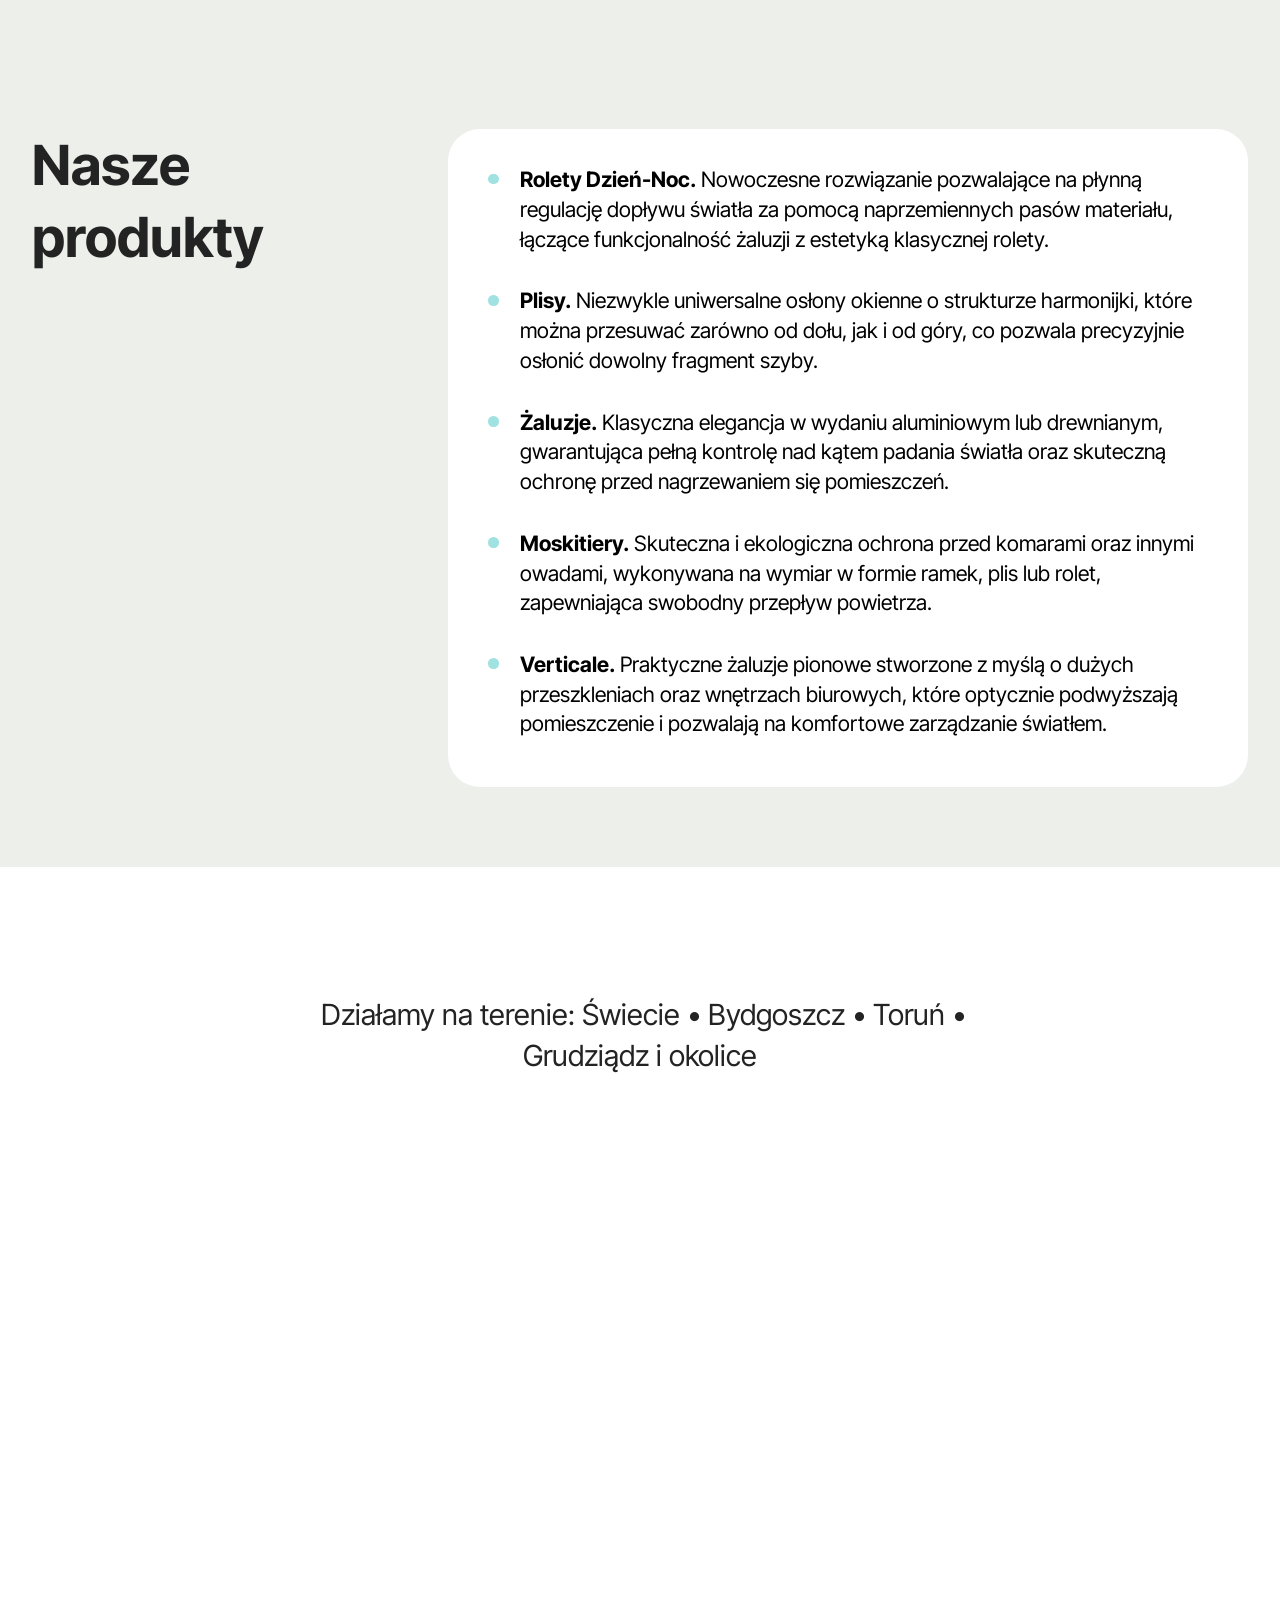
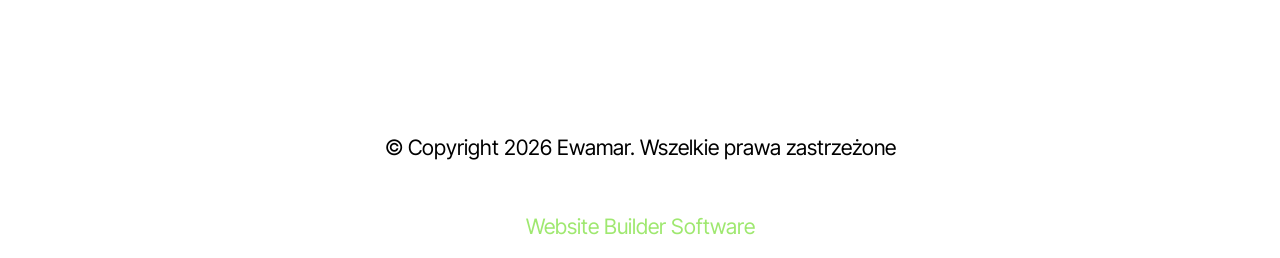
==== commit bd6ca7f8: "Add files via upload" ====
--- a/index.html
+++ b/index.html
@@ -6,18 +6,19 @@
   <meta http-equiv="X-UA-Compatible" content="IE=edge">
   <meta name="generator" content="Mobirise v6.1.12, mobirise.com">
   <meta name="viewport" content="width=device-width, initial-scale=1, minimum-scale=1">
-  <link rel="shortcut icon" href="assets/images/s-removebg-preview.png" type="image/x-icon">
+  <link rel="shortcut icon" href="assets/images/zrzut-ekranu-2026-03-16-212016-removebg-preview20samo20logo-100x110.png" type="image/x-icon">
   <meta name="description" content="">
   
   
-  <title>Skower</title>
+  <title>Osłony Okienne - Rolety, moskitiery</title>
   <link rel="stylesheet" href="assets/web/assets/mobirise-icons2/mobirise2.css">
   <link rel="stylesheet" href="assets/bootstrap/css/bootstrap.min.css">
+  <link rel="stylesheet" href="assets/parallax/jarallax.css">
   <link rel="stylesheet" href="assets/dropdown/css/style.css">
   <link rel="stylesheet" href="assets/theme/css/style.css">
   <link rel="preload" href="https://fonts.googleapis.com/css?family=Inter+Tight:100,200,300,400,500,600,700,800,900,100i,200i,300i,400i,500i,600i,700i,800i,900i&display=swap" as="style" onload="this.onload=null;this.rel='stylesheet'">
   <noscript><link rel="stylesheet" href="https://fonts.googleapis.com/css?family=Inter+Tight:100,200,300,400,500,600,700,800,900,100i,200i,300i,400i,500i,600i,700i,800i,900i&display=swap"></noscript>
-  <link rel="preload" as="style" href="assets/mobirise/css/mbr-additional.css?v=UO39aF"><link rel="stylesheet" href="assets/mobirise/css/mbr-additional.css?v=UO39aF" type="text/css">
+  <link rel="preload" as="style" href="assets/mobirise/css/mbr-additional.css?v=NGYY9c"><link rel="stylesheet" href="assets/mobirise/css/mbr-additional.css?v=NGYY9c" type="text/css">
 
   
   
@@ -25,15 +26,15 @@
 </head>
 <body>
   
-  <section data-bs-version="5.1" class="menu menu3 cid-vfIUqoZxNW" once="menu" id="menu03-1">
+  <section data-bs-version="5.1" class="menu menu1 cid-vyfm3OuXQF" once="menu" id="menu01-4">
 	
 
 	<nav class="navbar navbar-dropdown navbar-fixed-top navbar-expand-lg">
 		<div class="container">
 			<div class="navbar-brand">
 				<span class="navbar-logo">
-					<a href="index.html#header09-0">
-						<img src="assets/images/s-removebg-preview.png" alt="Mobirise Website Builder" style="height: 5rem;">
+					<a href="index.html">
+						<img src="assets/images/zrzut-ekranu-2026-03-16-212016-removebg-preview-86x35.png" alt="Mobirise Website Builder" style="height: 3rem;">
 					</a>
 				</span>
 				
@@ -47,84 +48,152 @@
 				</div>
 			</button>
 			<div class="collapse navbar-collapse" id="navbarSupportedContent">
-				<ul class="navbar-nav nav-dropdown nav-right" data-app-modern-menu="true"><li class="nav-item">
-						<a class="nav-link link text-black text-primary display-4" href="page3.html#header15-7">Wydarzenia</a>
+				<ul class="navbar-nav nav-dropdown" data-app-modern-menu="true"><li class="nav-item">
+						<a class="nav-link link text-black text-primary display-4" href="index.html#article21-1">Produkty</a>
 					</li>
 					<li class="nav-item">
-						<a class="nav-link link text-black show text-primary display-4" href="page2.html#article07-8" aria-expanded="false">O mnie</a>
+						<a class="nav-link link text-black text-primary display-4" href="index.html#map01-b" aria-expanded="false">Lokalizacja</a>
 					</li>
 					<li class="nav-item">
-						<a class="nav-link link text-black text-primary display-4" href="page1.html#form02-9">Kontakt</a>
+						<a class="nav-link link text-black text-primary display-4" href="index.html#form02-5">Formularz</a>
 					</li></ul>
 				
-				
+				<div class="navbar-buttons mbr-section-btn"><a class="btn btn-black-outline display-4" href="https://www.facebook.com/roletyewamar" target="_blank">Facebook</a></div>
 			</div>
 		</div>
 	</nav>
 </section>
 
-<section data-bs-version="5.1" class="header09 startm5 cid-vfIUpbPnRz mbr-fullscreen" id="header09-0">	
+<section data-bs-version="5.1" class="header16 cid-vyflxAUBTL mbr-fullscreen mbr-parallax-background" id="header17-0">
+  
+  <div class="mbr-overlay" style="opacity: 0.5; background-color: rgb(0, 0, 0);"></div>
+  <div class="container-fluid">
+    <div class="row">
+      <div class="content-wrap col-12 col-md-12">
+        <h1 class="mbr-section-title mbr-fonts-style mbr-white mb-4 display-1">Twoje okna, Twój komfort. 10 lat doświadczenia</h1>
+        
+        <p class="mbr-fonts-style mbr-text mbr-white mb-4 display-7">Produkujemy i montujemy nowoczesne osłony okienne dopasowane do każdego wnętrza. Zapewniamy najwyższą jakość materiałów, precyzyjne wykonanie oraz sprawny montaż. Skorzystaj z bezpłatnego pomiaru oraz niezobowiązującej wyceny w Twoim domu.</p>
+        <div class="mbr-section-btn"><a class="btn btn-white-outline display-7" href="tel:+48-512-112-031">Zadzwoń</a></div>
+      </div>
+    </div>
+  </div>
+</section>
+
+<section data-bs-version="5.1" class="gallery10 cid-vyiUOrkbO9" id="gallery10-e">
+  
+
+
+  <div class="container-fluid">
+
+      <div class="loop-container">
+        <div class="item display-1" data-linewords=" Bezpłatny pomiar i wycena rolet ✦  Sprawny i czysty montaż ✦  Krótkie terminy realizacji ✦  Produkty polskiej jakości ✦  Gwarancja niezawodności  ✦  Doradztwo na każdym etapie ✦ " data-direction="-1" data-speed="0.02">☁️ Best offers ☁️ Free delivery ☁️ Perfect design ☁️ Comfort ☁️ Support 24/7 ☁️ Vibes</div>
+        <div class="item display-1" data-linewords=" Bezpłatny pomiar i wycena rolet ✦  Sprawny i czysty montaż ✦  Krótkie terminy realizacji ✦  Produkty polskiej jakości ✦  Gwarancja niezawodności  ✦  Doradztwo na każdym etapie ✦ " data-direction="-1" data-speed="0.02">☁️ Best offers ☁️ Free delivery ☁️ Perfect design ☁️ Comfort ☁️ Support 24/7 ☁️ Vibes</div>
+      </div>
     
+  </div>
+</section>
+
+<section data-bs-version="5.1" class="form5 cid-vyfmtEhz1W" id="form02-5">
+    
+    
+    <div class="container">
+        <div class="row justify-content-center">
+            <div class="col-12 content-head">
+                <div class="mbr-section-head mb-5">
+                    <h3 class="mbr-section-title mbr-fonts-style align-center mb-0 display-2">
+                        <strong>Umów się na darmową konsultacje</strong></h3>
+                    
+                </div>
+            </div>
+        </div>
+        <div class="row justify-content-center">
+            <div class="col-lg-8 mx-auto mbr-form" data-form-type="formoid">
+                <form action="https://mobirise.eu/" method="POST" class="mbr-form form-with-styler" data-form-title="Form Name"><input type="hidden" name="email" data-form-email="true" value="hFeIIjBQtQ2+Ury4JJWUOJqLbu49bM2svO/rUiwiASg5bsVvp2C2Yoq+skNcgyVdEeonvJFVadKgoiGzqCpEW9s/xoOeZ5lZnviJE7VSFrL50GflXdJJpk0a6Kw272yz">
+                    <div class="row">
+                        <div hidden="hidden" data-form-alert="" class="alert alert-success col-12">Wkrótce się odezwiemy!</div>
+                        <div hidden="hidden" data-form-alert-danger="" class="alert alert-danger col-12">
+                            Oops...! some problem!
+                        </div>
+                    </div>
+                    <div class="dragArea row">
+                        <div class="col-md col-sm-12 form-group mb-3" data-for="name">
+                            <input type="text" name="name" placeholder="Imię" data-form-field="name" class="form-control" value="" id="name-form02-5">
+                        </div>
+                        
+                        <div class="col-12 form-group mb-3" data-for="phone">
+                            <input type="tel" name="phone" placeholder="Numer Kontaktowy" data-form-field="phone" class="form-control" value="" id="phone-form02-5">
+                        </div>
+                        
+                        <div class="col-lg-12 col-md-12 col-sm-12 align-center mbr-section-btn"><button type="submit" class="btn btn-black-outline display-7">Wyślij</button></div>
+                    </div>
+                </form>
+            </div>
+        </div>
+    </div>
+</section>
+
+<section data-bs-version="5.1" class="article021 cid-vyflJVITnr" id="article21-1">
+    
+    <div class="container">
+        <div class="row justify-content-center">
+            <div class="col-lg-4">
+                <div class="col-12 col-md-12">
+                    <h5 class="mbr-section-title mbr-fonts-style mt-0 mb-4 display-2"><strong>Nasze produkty</strong></h5>
+                    
+                    
+                </div>
+            </div>
+
+            <div class="col-lg-8 side-features">
+                <div class="item-wrapper align-left">
+                    <div class="counter-container mbr-text mbr-fonts-style display-7">
+                        <ul>
+                            <li><strong>Rolety Dzień-Noc.</strong>&nbsp;Nowoczesne rozwiązanie pozwalające na płynną regulację dopływu światła za pomocą naprzemiennych pasów materiału, łączące funkcjonalność żaluzji z estetyką klasycznej rolety.</li>
+                            <li><strong>Plisy.</strong>&nbsp;Niezwykle uniwersalne osłony okienne o strukturze harmonijki, które można przesuwać zarówno od dołu, jak i od góry, co pozwala precyzyjnie osłonić dowolny fragment szyby.</li>
+                            <li><strong>Żaluzje.</strong>&nbsp;Klasyczna elegancja w wydaniu aluminiowym lub drewnianym, gwarantująca pełną kontrolę nad kątem padania światła oraz skuteczną ochronę przed nagrzewaniem się pomieszczeń.</li>
+                            <li><strong>Moskitiery.</strong>&nbsp;Skuteczna i ekologiczna ochrona przed komarami oraz innymi owadami, wykonywana na wymiar w formie ramek, plis lub rolet, zapewniająca swobodny przepływ powietrza.</li>
+                            <li><strong>Verticale.</strong>&nbsp;Praktyczne żaluzje pionowe stworzone z myślą o dużych przeszkleniach oraz wnętrzach biurowych, które optycznie podwyższają pomieszczenie i pozwalają na komfortowe zarządzanie światłem.</li>
+                        </ul>
+                    </div>
+                </div>
+            </div>
+        </div>
+    </div>
+</section>
+
+<section data-bs-version="5.1" class="map1 cid-vyixGm4N3O" id="map01-b">
 	
 	
-	<div class="container-fluid">
-		<div class="row">
-			<div class="content-wrap col-12 col-md-8">
-				<h1 class="mbr-section-title mbr-fonts-style mbr-white mb-4 display-1">
-					<strong>Skower</strong></h1>
-				
-				<p class="mbr-fonts-style mbr-text mbr-white mb-4 display-7">
-					Cześć, jestem Skower prowadzę kanał technologiczny a to moja strona! Zapraszam :)</p>
-				<div class="mbr-section-btn"><a class="btn btn-black-outline display-7" href="https://www.youtube.com/@SkowerYT/">YouTube</a></div>
+	
+	<div class="container">
+		<div class="row justify-content-center">
+			<div class="col-12 content-head">
+				<div class="mbr-section-head mb-5">
+					
+					<h4 class="mbr-section-subtitle mbr-fonts-style align-center mb-0 mt-4 display-5">&nbsp;Działamy na terenie: Świecie • Bydgoszcz • Toruń • Grudziądz i okolice</h4>
+				</div>
 			</div>
 		</div>
+		<div class="google-map"><iframe frameborder="0" style="border:0" src="https://www.google.com/maps/embed?pb=!1m18!1m12!1m3!1d2378.6672406061994!2d18.408163176881548!3d53.40289217049085!2m3!1f0!2f0!3f0!3m2!1i1024!2i768!4f13.1!3m3!1m2!1s0x4702df6d6b19f3c1%3A0x8e85920239f91c1f!2sEwamar%20-%20Os%C5%82ony%20okienne%2C%20rolety%2C%20moskitiery!5e0!3m2!1spl!2spl!4v1792229940142!5m2!1spl!2spl" allowfullscreen=""></iframe></div>
 	</div>
 </section>
 
-<section data-bs-version="5.1" class="header1 cid-vfIUrFMPVK" id="header01-2">
-	
+<section data-bs-version="5.1" class="footer4 cid-vyiyUk1zah" once="footers" id="footer04-c">
 
-	
-	
+    
 
-	<div class="container-fluid">
-		<div class="row justify-content-center">
-			<div class="col-12 col-md-12 col-lg-8 image-wrapper">
-				<img class="w-100" src="assets/images/omnie.png" alt="O mnie">
-			</div>
-			<div class="col-12 col-lg col-md-12">
-				<div class="text-wrapper align-left">
-					<h1 class="mbr-section-title mbr-fonts-style mb-4 display-2"><strong>Sprawdź co o mnie!</strong></h1>
-					
-					<div class="mbr-section-btn mt-3"><a class="btn btn-black-outline display-7" href="page2.html#article07-8">O mnie</a></div>
-				</div>
-			</div>
-		</div>
-	</div>
-</section>
+    
 
-<section data-bs-version="5.1" class="header1 cid-vfIUrL0EBD" id="header01-3">
-	
-
-	
-	
-
-	<div class="container-fluid">
-		<div class="row justify-content-center">
-			<div class="col-12 col-md-12 col-lg-8 image-wrapper">
-				<img class="w-100" src="assets/images/s-2000x2000.png" alt="Mobirise Website Builder">
-			</div>
-			<div class="col-12 col-lg col-md-12">
-				<div class="text-wrapper align-left">
-					<h1 class="mbr-section-title mbr-fonts-style mb-4 display-2"><strong>Sprawdź Wydarzenia</strong></h1>
-					
-					<div class="mbr-section-btn mt-3"><a class="btn btn-black-outline display-7" href="page3.html#header15-7">Wydarzenia</a></div>
-				</div>
-			</div>
-		</div>
-	</div><script src="assets/bootstrap/js/bootstrap.bundle.min.js"></script>  <script src="assets/smoothscroll/smooth-scroll.js"></script>  <script src="assets/ytplayer/index.js"></script>  <script src="assets/dropdown/js/navbar-dropdown.js"></script>  <script src="assets/theme/js/script.js"></script>  
+    <div class="container">
+        <div class="media-container-row align-center mbr-white">
+            <div class="col-12">
+                <p class="mbr-text mb-0 mbr-fonts-style display-7">
+                    © Copyright 2026 Ewamar. Wszelkie prawa zastrzeżone</p>
+            </div>
+        </div>
+    </div>
+</section><section class="display-7" style="padding: 0;align-items: center;justify-content: center;flex-wrap: wrap;    align-content: center;display: flex;position: relative;height: 4rem;"><a href="https://mobiri.se/2920697" style="flex: 1 1;height: 4rem;position: absolute;width: 100%;z-index: 1;"><img alt="" style="height: 4rem;" src="[data-uri]"></a><p style="margin: 0;text-align: center;" class="display-7">&#8204;</p><a style="z-index:1" href="https://mobirise.com"> Website Builder Software</a></section><script src="assets/bootstrap/js/bootstrap.bundle.min.js"></script>  <script src="assets/parallax/jarallax.js"></script>  <script src="assets/smoothscroll/smooth-scroll.js"></script>  <script src="assets/ytplayer/index.js"></script>  <script src="assets/dropdown/js/navbar-dropdown.js"></script>  <script src="assets/theme/js/script.js"></script>  <script src="assets/formoid/formoid.min.js"></script>  
   
-</section><
   
 </body>
-</html>
+</html>
--- a/assets/parallax/jarallax.css
+++ b/assets/parallax/jarallax.css
@@ -0,0 +1,15 @@
+.jarallax {
+    position: relative;
+    z-index: 0;
+}
+.jarallax > .jarallax-img {
+    position: absolute;
+    object-fit: cover;
+    /* support for plugin https://github.com/bfred-it/object-fit-images */
+    font-family: 'object-fit: cover;';
+    top: 0;
+    left: 0;
+    width: 100%;
+    height: 100%;
+    z-index: -1;
+}
--- a/assets/mobirise/css/mbr-additional.css
+++ b/assets/mobirise/css/mbr-additional.css
@@ -784,11 +784,12 @@
   outline-offset: 2px !important;
   transition: outline 0.2s ease-in-out;
 }
-.cid-vfIUqoZxNW {
+.cid-vyfm3OuXQF {
   z-index: 1000;
   width: 100%;
-}
-.cid-vfIUqoZxNW .dropdown-item:before {
+  position: relative;
+}
+.cid-vyfm3OuXQF .dropdown-item:before {
   font-family: Moririse2 !important;
   content: "\e966";
   display: inline-block;
@@ -806,77 +807,11 @@
   transition: all 0.25s ease-in-out;
 }
 @media (max-width: 767px) {
-  .cid-vfIUqoZxNW .navbar-toggler {
+  .cid-vyfm3OuXQF .navbar-toggler {
     transform: scale(0.8);
   }
 }
-.cid-vfIUqoZxNW .navbar-nav {
-  margin: auto;
-  margin-left: 0;
-}
-@media (min-width: 992px) {
-  .cid-vfIUqoZxNW .navbar-nav {
-    max-width: 45%;
-  }
-}
-.cid-vfIUqoZxNW .navbar-nav .nav-item {
-  padding: 0 !important;
-  transition: .3s all !important;
-}
-.cid-vfIUqoZxNW .navbar-nav .nav-item .nav-link {
-  padding: 16px !important;
-  margin: 0 !important;
-  border-radius: 1rem !important;
-  transition: .3s all !important;
-}
-.cid-vfIUqoZxNW .navbar-nav .nav-item .nav-link:hover {
-  background-color: rgba(27, 31, 10, 0.06);
-}
-.cid-vfIUqoZxNW .navbar-nav .open .nav-link::after {
-  transform: rotate(180deg);
-}
-@media (min-width: 992px) {
-  .cid-vfIUqoZxNW .navbar-nav .open .nav-link::before {
-    content: "";
-    width: 100%;
-    height: 20px;
-    top: 100%;
-    background: transparent;
-    position: absolute;
-  }
-}
-.cid-vfIUqoZxNW .navbar-nav .dropdown-item {
-  padding: 12px !important;
-  border-radius: 0.5rem !important;
-  margin: 0 8px !important;
-  transition: .3s all !important;
-}
-.cid-vfIUqoZxNW .navbar-nav .dropdown-item:hover {
-  background-color: rgba(27, 31, 10, 0.06);
-}
-@media (min-width: 992px) {
-  .cid-vfIUqoZxNW .navbar-nav {
-    padding-left: 1.5rem;
-  }
-}
-.cid-vfIUqoZxNW .navbar-logo {
-  padding-left: 1rem;
-  margin: 0 !important;
-}
-@media (min-width: 992px) {
-  .cid-vfIUqoZxNW .navbar-logo {
-    position: absolute;
-    left: 50%;
-    top: 50%;
-    transform: translate(-50%, -50%);
-  }
-}
-@media (max-width: 767px) {
-  .cid-vfIUqoZxNW .navbar-logo {
-    padding-left: 1rem;
-  }
-}
-.cid-vfIUqoZxNW .navbar-brand {
+.cid-vyfm3OuXQF .navbar-brand {
   flex-shrink: 0;
   align-items: center;
   margin-right: 0;
@@ -885,44 +820,91 @@
   word-break: break-word;
   z-index: 1;
 }
-.cid-vfIUqoZxNW .navbar-brand img {
+.cid-vyfm3OuXQF .navbar-brand img {
   max-width: 100%;
   max-height: 100%;
   border-radius: 0px !important;
 }
-.cid-vfIUqoZxNW .navbar-brand .navbar-caption {
+.cid-vyfm3OuXQF .navbar-brand .navbar-caption {
   line-height: inherit !important;
 }
-.cid-vfIUqoZxNW .navbar-brand .navbar-logo a {
+.cid-vyfm3OuXQF .navbar-brand .navbar-logo a {
   outline: none;
 }
-.cid-vfIUqoZxNW .nav-link {
+.cid-vyfm3OuXQF .navbar-nav {
+  margin: auto;
+  margin-left: 0;
+}
+.cid-vyfm3OuXQF .navbar-nav .nav-item {
+  padding: 0 !important;
+  transition: .3s all !important;
+}
+.cid-vyfm3OuXQF .navbar-nav .nav-item .nav-link {
+  padding: 16px !important;
+  margin: 0 !important;
+  border-radius: 1rem !important;
+  transition: .3s all !important;
+}
+.cid-vyfm3OuXQF .navbar-nav .nav-item .nav-link:hover {
+  background-color: rgba(27, 31, 10, 0.06);
+}
+.cid-vyfm3OuXQF .navbar-nav .open .nav-link::after {
+  transform: rotate(180deg);
+}
+@media (min-width: 992px) {
+  .cid-vyfm3OuXQF .navbar-nav .open .nav-link::before {
+    content: "";
+    width: 100%;
+    height: 20px;
+    top: 100%;
+    background: transparent;
+    position: absolute;
+  }
+}
+.cid-vyfm3OuXQF .navbar-nav .dropdown-item {
+  padding: 12px !important;
+  border-radius: 0.5rem !important;
+  margin: 0 8px !important;
+  transition: .3s all !important;
+}
+.cid-vyfm3OuXQF .navbar-nav .dropdown-item:hover {
+  background-color: rgba(27, 31, 10, 0.06);
+}
+@media (min-width: 992px) {
+  .cid-vyfm3OuXQF .navbar-nav {
+    padding-left: 1.5rem;
+  }
+}
+.cid-vyfm3OuXQF .nav-link {
   width: fit-content;
   position: relative;
 }
-.cid-vfIUqoZxNW .navbar-caption {
+.cid-vyfm3OuXQF .navbar-logo {
   padding-left: 2rem;
+  margin: 0 !important;
+}
+@media (max-width: 767px) {
+  .cid-vyfm3OuXQF .navbar-logo {
+    padding-left: 1rem;
+  }
+}
+.cid-vyfm3OuXQF .navbar-caption {
+  padding-left: 1rem;
   padding-right: .5rem;
 }
 @media (max-width: 767px) {
-  .cid-vfIUqoZxNW .navbar-caption {
-    padding-left: 1rem;
-  }
-}
-@media (max-width: 767px) {
-  .cid-vfIUqoZxNW .nav-dropdown {
+  .cid-vyfm3OuXQF .nav-dropdown {
     padding-bottom: 0.5rem;
   }
 }
-.cid-vfIUqoZxNW .nav-dropdown .link.dropdown-toggle::after {
+.cid-vyfm3OuXQF .nav-dropdown .link.dropdown-toggle::after {
   margin-left: 0.5rem;
   margin-top: 0.2rem;
   transition: .3s all;
 }
-.cid-vfIUqoZxNW .container {
+.cid-vyfm3OuXQF .container {
   display: flex;
   height: 90px;
-  position: relative;
   padding: 0.5rem 0.6rem;
   flex-wrap: nowrap;
   background: rgba(255, 255, 255, 0.8) !important;
@@ -941,24 +923,24 @@
   box-shadow: 0 30px 60px 0 rgba(27, 31, 10, 0.08);
 }
 @media (max-width: 992px) {
-  .cid-vfIUqoZxNW .container {
+  .cid-vyfm3OuXQF .container {
     padding-right: 2rem;
   }
 }
 @media (max-width: 767px) {
-  .cid-vfIUqoZxNW .container {
+  .cid-vyfm3OuXQF .container {
     width: 95%;
     height: 56px !important;
     padding-right: 1rem;
     margin-top: 0rem;
   }
 }
-.cid-vfIUqoZxNW .iconfont-wrapper {
+.cid-vyfm3OuXQF .iconfont-wrapper {
   color: #000000 !important;
   font-size: 1.5rem;
   padding-right: 0.5rem;
 }
-.cid-vfIUqoZxNW .dropdown-menu {
+.cid-vyfm3OuXQF .dropdown-menu {
   flex-wrap: wrap;
   flex-direction: column;
   max-width: 100%;
@@ -969,35 +951,35 @@
   background: #ffffff;
   background: rgba(255, 255, 255, 0.8) !important;
 }
-.cid-vfIUqoZxNW .nav-item:focus,
-.cid-vfIUqoZxNW .nav-link:focus {
+.cid-vyfm3OuXQF .nav-item:focus,
+.cid-vyfm3OuXQF .nav-link:focus {
   outline: none;
 }
-.cid-vfIUqoZxNW .dropdown .dropdown-menu .dropdown-item {
+.cid-vyfm3OuXQF .dropdown .dropdown-menu .dropdown-item {
   width: auto;
   transition: all 0.25s ease-in-out;
 }
-.cid-vfIUqoZxNW .dropdown .dropdown-menu .dropdown-item::after {
+.cid-vyfm3OuXQF .dropdown .dropdown-menu .dropdown-item::after {
   right: 0.5rem;
 }
-.cid-vfIUqoZxNW .dropdown .dropdown-menu .dropdown-item .mbr-iconfont {
+.cid-vyfm3OuXQF .dropdown .dropdown-menu .dropdown-item .mbr-iconfont {
   margin-right: 0.5rem;
   vertical-align: sub;
 }
-.cid-vfIUqoZxNW .dropdown .dropdown-menu .dropdown-item .mbr-iconfont:before {
+.cid-vyfm3OuXQF .dropdown .dropdown-menu .dropdown-item .mbr-iconfont:before {
   display: inline-block;
   transform: scale(1, 1);
   transition: all 0.25s ease-in-out;
 }
-.cid-vfIUqoZxNW .collapsed .dropdown-menu .dropdown-item:before {
+.cid-vyfm3OuXQF .collapsed .dropdown-menu .dropdown-item:before {
   display: none;
 }
-.cid-vfIUqoZxNW .collapsed .dropdown .dropdown-menu .dropdown-item {
+.cid-vyfm3OuXQF .collapsed .dropdown .dropdown-menu .dropdown-item {
   padding: 0.235em 1.5em 0.235em 1.5em !important;
   transition: none;
   margin: 0 !important;
 }
-.cid-vfIUqoZxNW .navbar {
+.cid-vyfm3OuXQF .navbar {
   min-height: 90px;
   transition: all 0.3s;
   border-bottom: 1px solid transparent;
@@ -1007,39 +989,40 @@
   box-shadow: none !important;
   border-radius: 0 !important;
 }
-.cid-vfIUqoZxNW .navbar.opened {
+.cid-vyfm3OuXQF .navbar.opened {
   transition: all 0.3s;
 }
-.cid-vfIUqoZxNW .navbar .dropdown-item {
+.cid-vyfm3OuXQF .navbar .dropdown-item {
   padding: 0.5rem 1.8rem;
 }
-.cid-vfIUqoZxNW .navbar .navbar-logo img {
+.cid-vyfm3OuXQF .navbar .navbar-logo img {
   width: auto;
 }
-.cid-vfIUqoZxNW .navbar .navbar-collapse {
+.cid-vyfm3OuXQF .navbar .navbar-collapse {
+  z-index: 1;
   justify-content: flex-end;
 }
-.cid-vfIUqoZxNW .navbar.collapsed {
+.cid-vyfm3OuXQF .navbar.collapsed {
   justify-content: center;
 }
-.cid-vfIUqoZxNW .navbar.collapsed .nav-item .nav-link::before {
+.cid-vyfm3OuXQF .navbar.collapsed .nav-item .nav-link::before {
   display: none;
 }
-.cid-vfIUqoZxNW .navbar.collapsed.opened .dropdown-menu {
+.cid-vyfm3OuXQF .navbar.collapsed.opened .dropdown-menu {
   top: 0;
 }
 @media (min-width: 992px) {
-  .cid-vfIUqoZxNW .navbar.collapsed.opened:not(.navbar-short) .navbar-collapse {
-    max-height: calc(98.5vh - 5rem);
-  }
-}
-.cid-vfIUqoZxNW .navbar.collapsed .dropdown-menu .dropdown-submenu {
+  .cid-vyfm3OuXQF .navbar.collapsed.opened:not(.navbar-short) .navbar-collapse {
+    max-height: calc(98.5vh - 3rem);
+  }
+}
+.cid-vyfm3OuXQF .navbar.collapsed .dropdown-menu .dropdown-submenu {
   left: 0 !important;
 }
-.cid-vfIUqoZxNW .navbar.collapsed .dropdown-menu .dropdown-item:after {
+.cid-vyfm3OuXQF .navbar.collapsed .dropdown-menu .dropdown-item:after {
   right: auto;
 }
-.cid-vfIUqoZxNW .navbar.collapsed .dropdown-menu .dropdown-toggle[data-toggle="dropdown-submenu"]:after {
+.cid-vyfm3OuXQF .navbar.collapsed .dropdown-menu .dropdown-toggle[data-toggle="dropdown-submenu"]:after {
   margin-left: 0.5rem;
   margin-top: 0.2rem;
   border-top: 0.35em solid;
@@ -1048,41 +1031,41 @@
   border-bottom: 0;
   top: 41%;
 }
-.cid-vfIUqoZxNW .navbar.collapsed ul.navbar-nav li {
+.cid-vyfm3OuXQF .navbar.collapsed ul.navbar-nav li {
   margin: auto;
 }
-.cid-vfIUqoZxNW .navbar.collapsed .dropdown-menu .dropdown-item {
+.cid-vyfm3OuXQF .navbar.collapsed .dropdown-menu .dropdown-item {
   padding: 0.25rem 1.5rem;
   text-align: center;
 }
-.cid-vfIUqoZxNW .navbar.collapsed .icons-menu {
+.cid-vyfm3OuXQF .navbar.collapsed .icons-menu {
   padding-left: 0;
   padding-right: 0;
   padding-top: 0.5rem;
   padding-bottom: 0.5rem;
 }
 @media (max-width: 767px) {
-  .cid-vfIUqoZxNW .navbar {
+  .cid-vyfm3OuXQF .navbar {
     min-height: 72px;
   }
-  .cid-vfIUqoZxNW .navbar .navbar-logo img {
+  .cid-vyfm3OuXQF .navbar .navbar-logo img {
     height: 2rem !important;
   }
 }
 @media (max-width: 991px) {
-  .cid-vfIUqoZxNW .navbar .nav-item .nav-link::before {
+  .cid-vyfm3OuXQF .navbar .nav-item .nav-link::before {
     display: none;
   }
-  .cid-vfIUqoZxNW .navbar.opened .dropdown-menu {
+  .cid-vyfm3OuXQF .navbar.opened .dropdown-menu {
     top: 0;
   }
-  .cid-vfIUqoZxNW .navbar .dropdown-menu .dropdown-submenu {
+  .cid-vyfm3OuXQF .navbar .dropdown-menu .dropdown-submenu {
     left: 0 !important;
   }
-  .cid-vfIUqoZxNW .navbar .dropdown-menu .dropdown-item:after {
+  .cid-vyfm3OuXQF .navbar .dropdown-menu .dropdown-item:after {
     right: auto;
   }
-  .cid-vfIUqoZxNW .navbar .dropdown-menu .dropdown-toggle[data-toggle="dropdown-submenu"]:after {
+  .cid-vyfm3OuXQF .navbar .dropdown-menu .dropdown-toggle[data-toggle="dropdown-submenu"]:after {
     margin-left: 0.5rem;
     margin-top: 0.2rem;
     border-top: 0.35em solid;
@@ -1091,67 +1074,67 @@
     border-bottom: 0;
     top: 40%;
   }
-  .cid-vfIUqoZxNW .navbar .dropdown-menu .dropdown-item {
+  .cid-vyfm3OuXQF .navbar .dropdown-menu .dropdown-item {
     padding: 0.25rem 1.5rem !important;
     text-align: center;
   }
-  .cid-vfIUqoZxNW .navbar .navbar-brand {
+  .cid-vyfm3OuXQF .navbar .navbar-brand {
     flex-shrink: initial;
     flex-basis: auto;
     word-break: break-word;
     padding-right: 10px;
   }
-  .cid-vfIUqoZxNW .navbar .navbar-toggler {
+  .cid-vyfm3OuXQF .navbar .navbar-toggler {
     flex-basis: auto;
   }
-  .cid-vfIUqoZxNW .navbar .icons-menu {
+  .cid-vyfm3OuXQF .navbar .icons-menu {
     padding-left: 0;
     padding-top: 0.5rem;
     padding-bottom: 0.5rem;
   }
 }
-.cid-vfIUqoZxNW .navbar.navbar-short .navbar-logo img {
+.cid-vyfm3OuXQF .navbar.navbar-short .navbar-logo img {
   height: 2rem;
 }
-.cid-vfIUqoZxNW .dropdown-item.active,
-.cid-vfIUqoZxNW .dropdown-item:active {
+.cid-vyfm3OuXQF .dropdown-item.active,
+.cid-vyfm3OuXQF .dropdown-item:active {
   background-color: transparent;
 }
-.cid-vfIUqoZxNW .navbar-expand-lg .navbar-nav .nav-link {
+.cid-vyfm3OuXQF .navbar-expand-lg .navbar-nav .nav-link {
   padding: 0;
 }
-.cid-vfIUqoZxNW .nav-dropdown .link.dropdown-toggle {
+.cid-vyfm3OuXQF .nav-dropdown .link.dropdown-toggle {
   margin-right: 1.667em;
 }
-.cid-vfIUqoZxNW .nav-dropdown .link.dropdown-toggle[aria-expanded="true"] {
+.cid-vyfm3OuXQF .nav-dropdown .link.dropdown-toggle[aria-expanded="true"] {
   margin-right: 0;
   padding: 0.667em 1.667em;
 }
-.cid-vfIUqoZxNW .navbar.navbar-expand-lg .dropdown .dropdown-menu {
+.cid-vyfm3OuXQF .navbar.navbar-expand-lg .dropdown .dropdown-menu {
   background: #ffffff;
 }
-.cid-vfIUqoZxNW .navbar.navbar-expand-lg .dropdown .dropdown-menu .dropdown-submenu {
+.cid-vyfm3OuXQF .navbar.navbar-expand-lg .dropdown .dropdown-menu .dropdown-submenu {
   margin: 0;
   left: 105%;
   transform: none;
   top: -12px;
 }
-.cid-vfIUqoZxNW .navbar .dropdown.open > .dropdown-menu {
+.cid-vyfm3OuXQF .navbar .dropdown.open > .dropdown-menu {
   display: flex;
 }
-.cid-vfIUqoZxNW ul.navbar-nav {
+.cid-vyfm3OuXQF ul.navbar-nav {
   flex-wrap: wrap;
 }
-.cid-vfIUqoZxNW .navbar-buttons {
+.cid-vyfm3OuXQF .navbar-buttons {
   text-align: center;
   min-width: 140px;
 }
 @media (max-width: 992px) {
-  .cid-vfIUqoZxNW .navbar-buttons {
+  .cid-vyfm3OuXQF .navbar-buttons {
     text-align: left;
   }
 }
-.cid-vfIUqoZxNW button.navbar-toggler {
+.cid-vyfm3OuXQF button.navbar-toggler {
   outline: none;
   width: 31px;
   height: 20px;
@@ -1160,7 +1143,7 @@
   position: relative;
   align-self: center;
 }
-.cid-vfIUqoZxNW button.navbar-toggler .hamburger span {
+.cid-vyfm3OuXQF button.navbar-toggler .hamburger span {
   position: absolute;
   right: 0;
   width: 30px;
@@ -1168,53 +1151,53 @@
   border-right: 5px;
   background-color: #000000;
 }
-.cid-vfIUqoZxNW button.navbar-toggler .hamburger span:nth-child(1) {
+.cid-vyfm3OuXQF button.navbar-toggler .hamburger span:nth-child(1) {
   top: 0;
   transition: all 0.2s;
 }
-.cid-vfIUqoZxNW button.navbar-toggler .hamburger span:nth-child(2) {
+.cid-vyfm3OuXQF button.navbar-toggler .hamburger span:nth-child(2) {
   top: 8px;
   transition: all 0.15s;
 }
-.cid-vfIUqoZxNW button.navbar-toggler .hamburger span:nth-child(3) {
+.cid-vyfm3OuXQF button.navbar-toggler .hamburger span:nth-child(3) {
   top: 8px;
   transition: all 0.15s;
 }
-.cid-vfIUqoZxNW button.navbar-toggler .hamburger span:nth-child(4) {
+.cid-vyfm3OuXQF button.navbar-toggler .hamburger span:nth-child(4) {
   top: 16px;
   transition: all 0.2s;
 }
-.cid-vfIUqoZxNW nav.opened .hamburger span:nth-child(1) {
+.cid-vyfm3OuXQF nav.opened .hamburger span:nth-child(1) {
   top: 8px;
   width: 0;
   opacity: 0;
   right: 50%;
   transition: all 0.2s;
 }
-.cid-vfIUqoZxNW nav.opened .hamburger span:nth-child(2) {
+.cid-vyfm3OuXQF nav.opened .hamburger span:nth-child(2) {
   transform: rotate(45deg);
   transition: all 0.25s;
 }
-.cid-vfIUqoZxNW nav.opened .hamburger span:nth-child(3) {
+.cid-vyfm3OuXQF nav.opened .hamburger span:nth-child(3) {
   transform: rotate(-45deg);
   transition: all 0.25s;
 }
-.cid-vfIUqoZxNW nav.opened .hamburger span:nth-child(4) {
+.cid-vyfm3OuXQF nav.opened .hamburger span:nth-child(4) {
   top: 8px;
   width: 0;
   opacity: 0;
   right: 50%;
   transition: all 0.2s;
 }
-.cid-vfIUqoZxNW .navbar-dropdown {
+.cid-vyfm3OuXQF .navbar-dropdown {
   padding: 0 1rem;
 }
-.cid-vfIUqoZxNW a.nav-link {
+.cid-vyfm3OuXQF a.nav-link {
   display: flex;
   align-items: center;
   justify-content: center;
 }
-.cid-vfIUqoZxNW .icons-menu {
+.cid-vyfm3OuXQF .icons-menu {
   flex-wrap: nowrap;
   display: flex;
   justify-content: center;
@@ -1224,25 +1207,25 @@
   text-align: center;
 }
 @media (max-width: 992px) {
-  .cid-vfIUqoZxNW .icons-menu {
+  .cid-vyfm3OuXQF .icons-menu {
     justify-content: flex-start;
     margin-bottom: .5rem;
   }
 }
 @media screen and (-ms-high-contrast: active), (-ms-high-contrast: none) {
-  .cid-vfIUqoZxNW .navbar {
+  .cid-vyfm3OuXQF .navbar {
     height: 70px;
   }
-  .cid-vfIUqoZxNW .navbar.opened {
+  .cid-vyfm3OuXQF .navbar.opened {
     height: auto;
   }
-  .cid-vfIUqoZxNW .nav-item .nav-link:hover::before {
+  .cid-vyfm3OuXQF .nav-item .nav-link:hover::before {
     width: 175%;
     max-width: calc(100% + 2rem);
     left: -1rem;
   }
 }
-.cid-vfIUqoZxNW .navbar .dropdown > .dropdown-menu {
+.cid-vyfm3OuXQF .navbar .dropdown > .dropdown-menu {
   display: none;
   width: max-content;
   max-width: 500px !important;
@@ -1250,16 +1233,16 @@
   top: calc(100% + 20px);
   left: 50%;
 }
-.cid-vfIUqoZxNW .navbar .dropdown > .dropdown-menu .dropdown-item {
+.cid-vyfm3OuXQF .navbar .dropdown > .dropdown-menu .dropdown-item {
   line-height: 1 !important;
 }
-.cid-vfIUqoZxNW .navbar .dropdown > .dropdown-menu .dropdown .dropdown-item {
+.cid-vyfm3OuXQF .navbar .dropdown > .dropdown-menu .dropdown .dropdown-item {
   align-items: center;
   display: flex;
   height: max-content !important;
   min-height: max-content !important;
 }
-.cid-vfIUqoZxNW .navbar .dropdown > .dropdown-menu .dropdown .dropdown-item::after {
+.cid-vyfm3OuXQF .navbar .dropdown > .dropdown-menu .dropdown .dropdown-item::after {
   display: inline-block;
   position: static;
   margin-left: 0.5rem;
@@ -1269,22 +1252,22 @@
   transition: .3s all;
   transform: rotate(-90deg);
 }
-.cid-vfIUqoZxNW .navbar .dropdown > .dropdown-menu .dropdown.open .dropdown-item::after {
+.cid-vyfm3OuXQF .navbar .dropdown > .dropdown-menu .dropdown.open .dropdown-item::after {
   transform: rotate(0deg);
 }
-.cid-vfIUqoZxNW .mbr-section-btn {
+.cid-vyfm3OuXQF .mbr-section-btn {
   margin: -0.6rem -0.6rem;
 }
-.cid-vfIUqoZxNW .navbar-toggler {
+.cid-vyfm3OuXQF .navbar-toggler {
   margin-left: 12px;
   margin-right: 8px;
   order: 1000;
 }
 @media (max-width: 991px) {
-  .cid-vfIUqoZxNW .navbar-brand {
+  .cid-vyfm3OuXQF .navbar-brand {
     margin-right: auto;
   }
-  .cid-vfIUqoZxNW .navbar-collapse {
+  .cid-vyfm3OuXQF .navbar-collapse {
     z-index: -1 !important;
     position: absolute;
     top: 110%;
@@ -1298,13 +1281,13 @@
     background: rgba(255, 255, 255, 0.8) !important;
     backdrop-filter: blur(8px);
   }
-  .cid-vfIUqoZxNW .navbar-nav .nav-item .nav-link::after {
+  .cid-vyfm3OuXQF .navbar-nav .nav-item .nav-link::after {
     margin-left: 10px;
   }
-  .cid-vfIUqoZxNW .navbar-nav .dropdown-item:hover {
+  .cid-vyfm3OuXQF .navbar-nav .dropdown-item:hover {
     background-color: rgba(27, 31, 10, 0.06);
   }
-  .cid-vfIUqoZxNW .navbar .dropdown > .dropdown-menu {
+  .cid-vyfm3OuXQF .navbar .dropdown > .dropdown-menu {
     max-width: 100% !important;
     transform: translateX(0);
     top: 10px;
@@ -1313,18 +1296,18 @@
     border-radius: 1rem;
     background-color: rgba(27, 31, 10, 0.04) !important;
   }
-  .cid-vfIUqoZxNW .navbar .dropdown > .dropdown-menu .dropdown-item {
+  .cid-vyfm3OuXQF .navbar .dropdown > .dropdown-menu .dropdown-item {
     padding: 8px !important;
     line-height: 1 !important;
     margin-bottom: 4px !important;
   }
-  .cid-vfIUqoZxNW .navbar .dropdown > .dropdown-menu .dropdown .dropdown-item {
+  .cid-vyfm3OuXQF .navbar .dropdown > .dropdown-menu .dropdown .dropdown-item {
     align-items: center;
     display: flex;
     height: max-content !important;
     min-height: max-content !important;
   }
-  .cid-vfIUqoZxNW .navbar .dropdown > .dropdown-menu .dropdown .dropdown-item::after {
+  .cid-vyfm3OuXQF .navbar .dropdown > .dropdown-menu .dropdown .dropdown-item::after {
     display: inline-block;
     position: static;
     margin-left: 0.5rem;
@@ -1334,10 +1317,10 @@
     transition: .3s all;
     transform: rotate(0deg);
   }
-  .cid-vfIUqoZxNW .navbar .dropdown > .dropdown-menu .dropdown.open .dropdown-item::after {
+  .cid-vyfm3OuXQF .navbar .dropdown > .dropdown-menu .dropdown.open .dropdown-item::after {
     transform: rotate(180deg);
   }
-  .cid-vfIUqoZxNW .navbar .dropdown > .dropdown-menu .dropdown-submenu {
+  .cid-vyfm3OuXQF .navbar .dropdown > .dropdown-menu .dropdown-submenu {
     position: static;
     width: 100%;
     max-width: 100% !important;
@@ -1348,29 +1331,121 @@
     border-radius: 1rem;
     background-color: rgba(27, 31, 10, 0.04) !important;
   }
-  .cid-vfIUqoZxNW .navbar .dropdown.open > .dropdown-menu {
+  .cid-vyfm3OuXQF .navbar .dropdown.open > .dropdown-menu {
     display: flex !important;
     flex-direction: column;
     align-items: flex-start;
   }
 }
 @media (max-width: 575px) {
-  .cid-vfIUqoZxNW .navbar-collapse {
+  .cid-vyfm3OuXQF .navbar-collapse {
     padding: 1rem;
   }
 }
-.cid-vfIUpbPnRz {
+.cid-vyflxAUBTL {
   display: flex;
-  background-image: url("../../../assets/images/background1.jpg");
-}
-.cid-vfIUpbPnRz .mbr-overlay {
-  background-color: #f92c50;
+  background-image: url("../../../assets/images/548786825-1436358791236317-3096891736864533433-n201-2000x1500.jpg");
+}
+.cid-vyflxAUBTL .mbr-overlay {
+  background-color: #000000;
   opacity: 0.5;
 }
-.cid-vfIUpbPnRz .mbr-fallback-image.disabled {
+@media (min-width: 768px) {
+  .cid-vyflxAUBTL {
+    align-items: flex-end;
+  }
+  .cid-vyflxAUBTL .row {
+    justify-content: center;
+  }
+  .cid-vyflxAUBTL .content-wrap {
+    padding: 1rem 3rem;
+  }
+}
+@media (max-width: 991px) and (min-width: 768px) {
+  .cid-vyflxAUBTL .content-wrap {
+    min-width: 50%;
+  }
+}
+@media (max-width: 767px) {
+  .cid-vyflxAUBTL {
+    -webkit-align-items: center;
+    align-items: flex-end;
+  }
+  .cid-vyflxAUBTL .mbr-row {
+    -webkit-justify-content: center;
+    justify-content: center;
+  }
+  .cid-vyflxAUBTL .content-wrap {
+    width: 100%;
+  }
+}
+.cid-vyflxAUBTL .mbr-section-title,
+.cid-vyflxAUBTL .mbr-section-subtitle {
+  text-align: center;
+}
+.cid-vyflxAUBTL .mbr-text,
+.cid-vyflxAUBTL .mbr-section-btn {
+  text-align: center;
+}
+.cid-vyiUOrkbO9 {
+  padding-top: 1rem;
+  padding-bottom: 0rem;
+  background-color: #ffffff;
+}
+.cid-vyiUOrkbO9 .item:focus,
+.cid-vyiUOrkbO9 span:focus {
+  outline: none;
+}
+.cid-vyiUOrkbO9 .container-fluid {
+  padding-left: 0;
+  padding-right: 0;
+  overflow: hidden;
+}
+.cid-vyiUOrkbO9 .content-head {
+  max-width: 800px;
+}
+.cid-vyiUOrkbO9 .item {
+  color: #232323;
+  min-height: 90px;
+}
+@media (max-width: 768px) {
+  .cid-vyiUOrkbO9 .item {
+    min-height: 45px;
+  }
+}
+.cid-vyfmtEhz1W {
+  padding-top: 6rem;
+  padding-bottom: 6rem;
+  background-color: #edefeb;
+}
+.cid-vyfmtEhz1W .mbr-overlay {
+  background-color: #ffffff;
+  opacity: 0.4;
+}
+.cid-vyfmtEhz1W form .mbr-section-btn {
+  text-align: center;
+  width: 100%;
+}
+.cid-vyfmtEhz1W form .mbr-section-btn .btn {
+  display: inline-flex;
+}
+@media (max-width: 991px) {
+  .cid-vyfmtEhz1W form .mbr-section-btn .btn {
+    width: 100%;
+  }
+}
+.cid-vyfmtEhz1W .content-head {
+  max-width: 800px;
+}
+.cid-vyflJVITnr {
+  padding-top: 5rem;
+  padding-bottom: 5rem;
+  background-color: #edefeb;
+}
+.cid-vyflJVITnr .mbr-fallback-image.disabled {
   display: none;
 }
-.cid-vfIUpbPnRz .mbr-fallback-image {
+.cid-vyflJVITnr .mbr-fallback-image {
   display: block;
   background-size: cover;
   background-position: center center;
@@ -1379,56 +1454,75 @@
   position: absolute;
   top: 0;
 }
-.cid-vfIUpbPnRz .content-wrap {
-  padding: 5rem 1rem;
-}
-@media (min-width: 992px) {
-  .cid-vfIUpbPnRz .content-wrap {
-    padding: 5rem 3rem;
-  }
-}
-@media (min-width: 768px) {
-  .cid-vfIUpbPnRz {
-    align-items: center;
-  }
-  .cid-vfIUpbPnRz .row {
-    justify-content: center;
-  }
-}
-@media (max-width: 991px) and (min-width: 768px) {
-  .cid-vfIUpbPnRz .content-wrap {
-    min-width: 50%;
-  }
+.cid-vyflJVITnr .mbr-text {
+  color: #000000;
+}
+.cid-vyflJVITnr .mbr-section-subtitle {
+  color: #ffffff;
+  text-align: left;
+}
+.cid-vyflJVITnr .item-wrapper {
+  background: #ffffff;
+  padding: 2.25rem 2.25rem 1rem 2.25rem;
 }
 @media (max-width: 767px) {
-  .cid-vfIUpbPnRz {
-    -webkit-align-items: center;
-    align-items: center;
-  }
-  .cid-vfIUpbPnRz .mbr-row {
-    -webkit-justify-content: center;
-    justify-content: center;
-  }
-  .cid-vfIUpbPnRz .content-wrap {
-    width: 100%;
-  }
-}
-.cid-vfIUpbPnRz .mbr-section-title {
-  text-align: center;
-}
-.cid-vfIUpbPnRz .mbr-text,
-.cid-vfIUpbPnRz .mbr-section-btn {
-  text-align: center;
-}
-.cid-vfIUrFMPVK {
+  .cid-vyflJVITnr .item-wrapper {
+    padding: 2rem 1.5rem 0.5rem 1.5rem;
+  }
+}
+@media (min-width: 992px) and (max-width: 1200px) {
+  .cid-vyflJVITnr .item-wrapper {
+    padding: 2rem 1.5rem 0.5rem 1.5rem;
+  }
+}
+.cid-vyflJVITnr .main-button {
+  margin-bottom: 2rem;
+}
+@media (max-width: 767px) {
+  .cid-vyflJVITnr .main-button {
+    margin-bottom: 2rem;
+  }
+}
+.cid-vyflJVITnr .counter-container ul {
+  margin: 0;
+  padding-left: 2.25rem;
+  list-style: none;
+}
+.cid-vyflJVITnr .counter-container ul li {
+  position: relative;
+  list-style: none;
+  margin-bottom: 2rem;
+}
+.cid-vyflJVITnr .counter-container ul li:before {
+  position: absolute;
+  left: -1.5em;
+  content: "";
+  display: flex;
+  justify-content: center;
+  align-items: center;
+  color: #a0e1e1;
+  background-color: #a0e1e1;
+  width: 0.5em;
+  height: 0.5em;
+  top: 0.4em;
+  border-radius: 50%;
+}
+.cid-vyflJVITnr .mbr-text UL {
+  text-align: left;
+}
+.cid-vyflJVITnr .mbr-section-subtitle,
+.cid-vyflJVITnr .main-button {
+  color: #000000;
+}
+.cid-vyixGm4N3O {
   padding-top: 6rem;
   padding-bottom: 6rem;
-  background-color: #edefeb;
-}
-.cid-vfIUrFMPVK .mbr-fallback-image.disabled {
+  background: #ffffff;
+}
+.cid-vyixGm4N3O .mbr-fallback-image.disabled {
   display: none;
 }
-.cid-vfIUrFMPVK .mbr-fallback-image {
+.cid-vyixGm4N3O .mbr-fallback-image {
   display: block;
   background-size: cover;
   background-position: center center;
@@ -1437,1923 +1531,42 @@
   position: absolute;
   top: 0;
 }
-@media (max-width: 991px) {
-  .cid-vfIUrFMPVK .image-wrapper {
-    margin-bottom: 1rem;
-  }
-}
-.cid-vfIUrFMPVK .row {
-  flex-direction: row-reverse;
-}
-.cid-vfIUrFMPVK .row {
-  align-items: center;
-}
-@media (max-width: 991px) {
-  .cid-vfIUrFMPVK .image-wrapper {
-    padding: 1rem;
-  }
-}
-@media (min-width: 992px) {
-  .cid-vfIUrFMPVK .text-wrapper {
-    padding: 0 2rem;
-  }
-}
-.cid-vfIUrFMPVK .mbr-section-title {
+.cid-vyixGm4N3O .google-map {
+  height: 30rem;
+  position: relative;
+  border-radius: 2rem;
+}
+.cid-vyixGm4N3O .google-map iframe {
+  height: 100%;
+  width: 100%;
+  border-radius: 2rem;
+}
+.cid-vyixGm4N3O .google-map [data-state-details] {
+  color: #6b6763;
+  height: 1.5em;
+  margin-top: -0.75em;
+  padding-left: 1.25rem;
+  padding-right: 1.25rem;
+  position: absolute;
+  text-align: center;
+  top: 50%;
+  width: 100%;
+}
+.cid-vyixGm4N3O .google-map[data-state] {
+  background: #e9e5dc;
+}
+.cid-vyixGm4N3O .google-map[data-state="loading"] [data-state-details] {
+  display: none;
+}
+.cid-vyixGm4N3O .content-head {
+  max-width: 800px;
+}
+.cid-vyiyUk1zah {
+  padding-top: 2rem;
+  padding-bottom: 2rem;
+  background-color: #ffffff;
+  overflow: hidden;
+}
+.cid-vyiyUk1zah .media-container-row .mbr-text {
   color: #000000;
 }
-.cid-vfIUrFMPVK .mbr-text,
-.cid-vfIUrFMPVK .mbr-section-btn {
-  color: #232323;
-}
-.cid-vfIUrL0EBD {
-  padding-top: 6rem;
-  padding-bottom: 6rem;
-  background-color: #edefeb;
-}
-.cid-vfIUrL0EBD .mbr-fallback-image.disabled {
-  display: none;
-}
-.cid-vfIUrL0EBD .mbr-fallback-image {
-  display: block;
-  background-size: cover;
-  background-position: center center;
-  width: 100%;
-  height: 100%;
-  position: absolute;
-  top: 0;
-}
-@media (max-width: 991px) {
-  .cid-vfIUrL0EBD .image-wrapper {
-    margin-bottom: 1rem;
-  }
-}
-.cid-vfIUrL0EBD .row {
-  flex-direction: row-reverse;
-}
-.cid-vfIUrL0EBD .row {
-  align-items: center;
-}
-@media (max-width: 991px) {
-  .cid-vfIUrL0EBD .image-wrapper {
-    padding: 1rem;
-  }
-}
-@media (min-width: 992px) {
-  .cid-vfIUrL0EBD .text-wrapper {
-    padding: 0 2rem;
-  }
-}
-.cid-vfIUrL0EBD .mbr-section-title {
-  color: #000000;
-}
-.cid-vfIUrL0EBD .mbr-text,
-.cid-vfIUrL0EBD .mbr-section-btn {
-  color: #232323;
-}
-.cid-vfIUqoZxNW {
-  z-index: 1000;
-  width: 100%;
-}
-.cid-vfIUqoZxNW .dropdown-item:before {
-  font-family: Moririse2 !important;
-  content: "\e966";
-  display: inline-block;
-  width: 0;
-  position: absolute;
-  left: 1rem;
-  top: 0.5rem;
-  margin-right: 0.5rem;
-  line-height: 1;
-  font-size: inherit;
-  vertical-align: middle;
-  text-align: center;
-  overflow: hidden;
-  transform: scale(0, 1);
-  transition: all 0.25s ease-in-out;
-}
-@media (max-width: 767px) {
-  .cid-vfIUqoZxNW .navbar-toggler {
-    transform: scale(0.8);
-  }
-}
-.cid-vfIUqoZxNW .navbar-nav {
-  margin: auto;
-  margin-left: 0;
-}
-@media (min-width: 992px) {
-  .cid-vfIUqoZxNW .navbar-nav {
-    max-width: 45%;
-  }
-}
-.cid-vfIUqoZxNW .navbar-nav .nav-item {
-  padding: 0 !important;
-  transition: .3s all !important;
-}
-.cid-vfIUqoZxNW .navbar-nav .nav-item .nav-link {
-  padding: 16px !important;
-  margin: 0 !important;
-  border-radius: 1rem !important;
-  transition: .3s all !important;
-}
-.cid-vfIUqoZxNW .navbar-nav .nav-item .nav-link:hover {
-  background-color: rgba(27, 31, 10, 0.06);
-}
-.cid-vfIUqoZxNW .navbar-nav .open .nav-link::after {
-  transform: rotate(180deg);
-}
-@media (min-width: 992px) {
-  .cid-vfIUqoZxNW .navbar-nav .open .nav-link::before {
-    content: "";
-    width: 100%;
-    height: 20px;
-    top: 100%;
-    background: transparent;
-    position: absolute;
-  }
-}
-.cid-vfIUqoZxNW .navbar-nav .dropdown-item {
-  padding: 12px !important;
-  border-radius: 0.5rem !important;
-  margin: 0 8px !important;
-  transition: .3s all !important;
-}
-.cid-vfIUqoZxNW .navbar-nav .dropdown-item:hover {
-  background-color: rgba(27, 31, 10, 0.06);
-}
-@media (min-width: 992px) {
-  .cid-vfIUqoZxNW .navbar-nav {
-    padding-left: 1.5rem;
-  }
-}
-.cid-vfIUqoZxNW .navbar-logo {
-  padding-left: 1rem;
-  margin: 0 !important;
-}
-@media (min-width: 992px) {
-  .cid-vfIUqoZxNW .navbar-logo {
-    position: absolute;
-    left: 50%;
-    top: 50%;
-    transform: translate(-50%, -50%);
-  }
-}
-@media (max-width: 767px) {
-  .cid-vfIUqoZxNW .navbar-logo {
-    padding-left: 1rem;
-  }
-}
-.cid-vfIUqoZxNW .navbar-brand {
-  flex-shrink: 0;
-  align-items: center;
-  margin-right: 0;
-  padding: 10px 0;
-  transition: all 0.3s;
-  word-break: break-word;
-  z-index: 1;
-}
-.cid-vfIUqoZxNW .navbar-brand img {
-  max-width: 100%;
-  max-height: 100%;
-  border-radius: 0px !important;
-}
-.cid-vfIUqoZxNW .navbar-brand .navbar-caption {
-  line-height: inherit !important;
-}
-.cid-vfIUqoZxNW .navbar-brand .navbar-logo a {
-  outline: none;
-}
-.cid-vfIUqoZxNW .nav-link {
-  width: fit-content;
-  position: relative;
-}
-.cid-vfIUqoZxNW .navbar-caption {
-  padding-left: 2rem;
-  padding-right: .5rem;
-}
-@media (max-width: 767px) {
-  .cid-vfIUqoZxNW .navbar-caption {
-    padding-left: 1rem;
-  }
-}
-@media (max-width: 767px) {
-  .cid-vfIUqoZxNW .nav-dropdown {
-    padding-bottom: 0.5rem;
-  }
-}
-.cid-vfIUqoZxNW .nav-dropdown .link.dropdown-toggle::after {
-  margin-left: 0.5rem;
-  margin-top: 0.2rem;
-  transition: .3s all;
-}
-.cid-vfIUqoZxNW .container {
-  display: flex;
-  height: 90px;
-  position: relative;
-  padding: 0.5rem 0.6rem;
-  flex-wrap: nowrap;
-  background: rgba(255, 255, 255, 0.8) !important;
-  left: 0;
-  right: 0;
-  -webkit-box-pack: justify;
-  -ms-flex-pack: justify;
-  justify-content: flex-end;
-  -webkit-box-align: center;
-  -webkit-align-items: center;
-  -ms-flex-align: center;
-  align-items: center;
-  border-radius: 100vw;
-  margin-top: 1rem;
-  background-color: #ffffff;
-  box-shadow: 0 30px 60px 0 rgba(27, 31, 10, 0.08);
-}
-@media (max-width: 992px) {
-  .cid-vfIUqoZxNW .container {
-    padding-right: 2rem;
-  }
-}
-@media (max-width: 767px) {
-  .cid-vfIUqoZxNW .container {
-    width: 95%;
-    height: 56px !important;
-    padding-right: 1rem;
-    margin-top: 0rem;
-  }
-}
-.cid-vfIUqoZxNW .iconfont-wrapper {
-  color: #000000 !important;
-  font-size: 1.5rem;
-  padding-right: 0.5rem;
-}
-.cid-vfIUqoZxNW .dropdown-menu {
-  flex-wrap: wrap;
-  flex-direction: column;
-  max-width: 100%;
-  padding: 12px 4px !important;
-  border-radius: 1.5rem;
-  transition: .3s all !important;
-  min-width: auto;
-  background: #ffffff;
-  background: rgba(255, 255, 255, 0.8) !important;
-}
-.cid-vfIUqoZxNW .nav-item:focus,
-.cid-vfIUqoZxNW .nav-link:focus {
-  outline: none;
-}
-.cid-vfIUqoZxNW .dropdown .dropdown-menu .dropdown-item {
-  width: auto;
-  transition: all 0.25s ease-in-out;
-}
-.cid-vfIUqoZxNW .dropdown .dropdown-menu .dropdown-item::after {
-  right: 0.5rem;
-}
-.cid-vfIUqoZxNW .dropdown .dropdown-menu .dropdown-item .mbr-iconfont {
-  margin-right: 0.5rem;
-  vertical-align: sub;
-}
-.cid-vfIUqoZxNW .dropdown .dropdown-menu .dropdown-item .mbr-iconfont:before {
-  display: inline-block;
-  transform: scale(1, 1);
-  transition: all 0.25s ease-in-out;
-}
-.cid-vfIUqoZxNW .collapsed .dropdown-menu .dropdown-item:before {
-  display: none;
-}
-.cid-vfIUqoZxNW .collapsed .dropdown .dropdown-menu .dropdown-item {
-  padding: 0.235em 1.5em 0.235em 1.5em !important;
-  transition: none;
-  margin: 0 !important;
-}
-.cid-vfIUqoZxNW .navbar {
-  min-height: 90px;
-  transition: all 0.3s;
-  border-bottom: 1px solid transparent;
-  background: transparent !important;
-  padding: 0 !important;
-  border: none !important;
-  box-shadow: none !important;
-  border-radius: 0 !important;
-}
-.cid-vfIUqoZxNW .navbar.opened {
-  transition: all 0.3s;
-}
-.cid-vfIUqoZxNW .navbar .dropdown-item {
-  padding: 0.5rem 1.8rem;
-}
-.cid-vfIUqoZxNW .navbar .navbar-logo img {
-  width: auto;
-}
-.cid-vfIUqoZxNW .navbar .navbar-collapse {
-  justify-content: flex-end;
-}
-.cid-vfIUqoZxNW .navbar.collapsed {
-  justify-content: center;
-}
-.cid-vfIUqoZxNW .navbar.collapsed .nav-item .nav-link::before {
-  display: none;
-}
-.cid-vfIUqoZxNW .navbar.collapsed.opened .dropdown-menu {
-  top: 0;
-}
-@media (min-width: 992px) {
-  .cid-vfIUqoZxNW .navbar.collapsed.opened:not(.navbar-short) .navbar-collapse {
-    max-height: calc(98.5vh - 5rem);
-  }
-}
-.cid-vfIUqoZxNW .navbar.collapsed .dropdown-menu .dropdown-submenu {
-  left: 0 !important;
-}
-.cid-vfIUqoZxNW .navbar.collapsed .dropdown-menu .dropdown-item:after {
-  right: auto;
-}
-.cid-vfIUqoZxNW .navbar.collapsed .dropdown-menu .dropdown-toggle[data-toggle="dropdown-submenu"]:after {
-  margin-left: 0.5rem;
-  margin-top: 0.2rem;
-  border-top: 0.35em solid;
-  border-right: 0.35em solid transparent;
-  border-left: 0.35em solid transparent;
-  border-bottom: 0;
-  top: 41%;
-}
-.cid-vfIUqoZxNW .navbar.collapsed ul.navbar-nav li {
-  margin: auto;
-}
-.cid-vfIUqoZxNW .navbar.collapsed .dropdown-menu .dropdown-item {
-  padding: 0.25rem 1.5rem;
-  text-align: center;
-}
-.cid-vfIUqoZxNW .navbar.collapsed .icons-menu {
-  padding-left: 0;
-  padding-right: 0;
-  padding-top: 0.5rem;
-  padding-bottom: 0.5rem;
-}
-@media (max-width: 767px) {
-  .cid-vfIUqoZxNW .navbar {
-    min-height: 72px;
-  }
-  .cid-vfIUqoZxNW .navbar .navbar-logo img {
-    height: 2rem !important;
-  }
-}
-@media (max-width: 991px) {
-  .cid-vfIUqoZxNW .navbar .nav-item .nav-link::before {
-    display: none;
-  }
-  .cid-vfIUqoZxNW .navbar.opened .dropdown-menu {
-    top: 0;
-  }
-  .cid-vfIUqoZxNW .navbar .dropdown-menu .dropdown-submenu {
-    left: 0 !important;
-  }
-  .cid-vfIUqoZxNW .navbar .dropdown-menu .dropdown-item:after {
-    right: auto;
-  }
-  .cid-vfIUqoZxNW .navbar .dropdown-menu .dropdown-toggle[data-toggle="dropdown-submenu"]:after {
-    margin-left: 0.5rem;
-    margin-top: 0.2rem;
-    border-top: 0.35em solid;
-    border-right: 0.35em solid transparent;
-    border-left: 0.35em solid transparent;
-    border-bottom: 0;
-    top: 40%;
-  }
-  .cid-vfIUqoZxNW .navbar .dropdown-menu .dropdown-item {
-    padding: 0.25rem 1.5rem !important;
-    text-align: center;
-  }
-  .cid-vfIUqoZxNW .navbar .navbar-brand {
-    flex-shrink: initial;
-    flex-basis: auto;
-    word-break: break-word;
-    padding-right: 10px;
-  }
-  .cid-vfIUqoZxNW .navbar .navbar-toggler {
-    flex-basis: auto;
-  }
-  .cid-vfIUqoZxNW .navbar .icons-menu {
-    padding-left: 0;
-    padding-top: 0.5rem;
-    padding-bottom: 0.5rem;
-  }
-}
-.cid-vfIUqoZxNW .navbar.navbar-short .navbar-logo img {
-  height: 2rem;
-}
-.cid-vfIUqoZxNW .dropdown-item.active,
-.cid-vfIUqoZxNW .dropdown-item:active {
-  background-color: transparent;
-}
-.cid-vfIUqoZxNW .navbar-expand-lg .navbar-nav .nav-link {
-  padding: 0;
-}
-.cid-vfIUqoZxNW .nav-dropdown .link.dropdown-toggle {
-  margin-right: 1.667em;
-}
-.cid-vfIUqoZxNW .nav-dropdown .link.dropdown-toggle[aria-expanded="true"] {
-  margin-right: 0;
-  padding: 0.667em 1.667em;
-}
-.cid-vfIUqoZxNW .navbar.navbar-expand-lg .dropdown .dropdown-menu {
-  background: #ffffff;
-}
-.cid-vfIUqoZxNW .navbar.navbar-expand-lg .dropdown .dropdown-menu .dropdown-submenu {
-  margin: 0;
-  left: 105%;
-  transform: none;
-  top: -12px;
-}
-.cid-vfIUqoZxNW .navbar .dropdown.open > .dropdown-menu {
-  display: flex;
-}
-.cid-vfIUqoZxNW ul.navbar-nav {
-  flex-wrap: wrap;
-}
-.cid-vfIUqoZxNW .navbar-buttons {
-  text-align: center;
-  min-width: 140px;
-}
-@media (max-width: 992px) {
-  .cid-vfIUqoZxNW .navbar-buttons {
-    text-align: left;
-  }
-}
-.cid-vfIUqoZxNW button.navbar-toggler {
-  outline: none;
-  width: 31px;
-  height: 20px;
-  cursor: pointer;
-  transition: all 0.2s;
-  position: relative;
-  align-self: center;
-}
-.cid-vfIUqoZxNW button.navbar-toggler .hamburger span {
-  position: absolute;
-  right: 0;
-  width: 30px;
-  height: 2px;
-  border-right: 5px;
-  background-color: #000000;
-}
-.cid-vfIUqoZxNW button.navbar-toggler .hamburger span:nth-child(1) {
-  top: 0;
-  transition: all 0.2s;
-}
-.cid-vfIUqoZxNW button.navbar-toggler .hamburger span:nth-child(2) {
-  top: 8px;
-  transition: all 0.15s;
-}
-.cid-vfIUqoZxNW button.navbar-toggler .hamburger span:nth-child(3) {
-  top: 8px;
-  transition: all 0.15s;
-}
-.cid-vfIUqoZxNW button.navbar-toggler .hamburger span:nth-child(4) {
-  top: 16px;
-  transition: all 0.2s;
-}
-.cid-vfIUqoZxNW nav.opened .hamburger span:nth-child(1) {
-  top: 8px;
-  width: 0;
-  opacity: 0;
-  right: 50%;
-  transition: all 0.2s;
-}
-.cid-vfIUqoZxNW nav.opened .hamburger span:nth-child(2) {
-  transform: rotate(45deg);
-  transition: all 0.25s;
-}
-.cid-vfIUqoZxNW nav.opened .hamburger span:nth-child(3) {
-  transform: rotate(-45deg);
-  transition: all 0.25s;
-}
-.cid-vfIUqoZxNW nav.opened .hamburger span:nth-child(4) {
-  top: 8px;
-  width: 0;
-  opacity: 0;
-  right: 50%;
-  transition: all 0.2s;
-}
-.cid-vfIUqoZxNW .navbar-dropdown {
-  padding: 0 1rem;
-}
-.cid-vfIUqoZxNW a.nav-link {
-  display: flex;
-  align-items: center;
-  justify-content: center;
-}
-.cid-vfIUqoZxNW .icons-menu {
-  flex-wrap: nowrap;
-  display: flex;
-  justify-content: center;
-  padding-left: 1rem;
-  padding-right: 1rem;
-  padding-top: 0.3rem;
-  text-align: center;
-}
-@media (max-width: 992px) {
-  .cid-vfIUqoZxNW .icons-menu {
-    justify-content: flex-start;
-    margin-bottom: .5rem;
-  }
-}
-@media screen and (-ms-high-contrast: active), (-ms-high-contrast: none) {
-  .cid-vfIUqoZxNW .navbar {
-    height: 70px;
-  }
-  .cid-vfIUqoZxNW .navbar.opened {
-    height: auto;
-  }
-  .cid-vfIUqoZxNW .nav-item .nav-link:hover::before {
-    width: 175%;
-    max-width: calc(100% + 2rem);
-    left: -1rem;
-  }
-}
-.cid-vfIUqoZxNW .navbar .dropdown > .dropdown-menu {
-  display: none;
-  width: max-content;
-  max-width: 500px !important;
-  transform: translateX(-50%);
-  top: calc(100% + 20px);
-  left: 50%;
-}
-.cid-vfIUqoZxNW .navbar .dropdown > .dropdown-menu .dropdown-item {
-  line-height: 1 !important;
-}
-.cid-vfIUqoZxNW .navbar .dropdown > .dropdown-menu .dropdown .dropdown-item {
-  align-items: center;
-  display: flex;
-  height: max-content !important;
-  min-height: max-content !important;
-}
-.cid-vfIUqoZxNW .navbar .dropdown > .dropdown-menu .dropdown .dropdown-item::after {
-  display: inline-block;
-  position: static;
-  margin-left: 0.5rem;
-  margin-top: 0;
-  margin-right: 0;
-  margin-bottom: 0;
-  transition: .3s all;
-  transform: rotate(-90deg);
-}
-.cid-vfIUqoZxNW .navbar .dropdown > .dropdown-menu .dropdown.open .dropdown-item::after {
-  transform: rotate(0deg);
-}
-.cid-vfIUqoZxNW .mbr-section-btn {
-  margin: -0.6rem -0.6rem;
-}
-.cid-vfIUqoZxNW .navbar-toggler {
-  margin-left: 12px;
-  margin-right: 8px;
-  order: 1000;
-}
-@media (max-width: 991px) {
-  .cid-vfIUqoZxNW .navbar-brand {
-    margin-right: auto;
-  }
-  .cid-vfIUqoZxNW .navbar-collapse {
-    z-index: -1 !important;
-    position: absolute;
-    top: 110%;
-    left: 0;
-    width: 100%;
-    padding: 1rem;
-    border-radius: 1.5rem;
-    background: #ffffff;
-    opacity: 1;
-    border-color: rgba(255, 255, 255, 0.8) !important;
-    background: rgba(255, 255, 255, 0.8) !important;
-    backdrop-filter: blur(8px);
-  }
-  .cid-vfIUqoZxNW .navbar-nav .nav-item .nav-link::after {
-    margin-left: 10px;
-  }
-  .cid-vfIUqoZxNW .navbar-nav .dropdown-item:hover {
-    background-color: rgba(27, 31, 10, 0.06);
-  }
-  .cid-vfIUqoZxNW .navbar .dropdown > .dropdown-menu {
-    max-width: 100% !important;
-    transform: translateX(0);
-    top: 10px;
-    left: 0;
-    padding: 8px !important;
-    border-radius: 1rem;
-    background-color: rgba(27, 31, 10, 0.04) !important;
-  }
-  .cid-vfIUqoZxNW .navbar .dropdown > .dropdown-menu .dropdown-item {
-    padding: 8px !important;
-    line-height: 1 !important;
-    margin-bottom: 4px !important;
-  }
-  .cid-vfIUqoZxNW .navbar .dropdown > .dropdown-menu .dropdown .dropdown-item {
-    align-items: center;
-    display: flex;
-    height: max-content !important;
-    min-height: max-content !important;
-  }
-  .cid-vfIUqoZxNW .navbar .dropdown > .dropdown-menu .dropdown .dropdown-item::after {
-    display: inline-block;
-    position: static;
-    margin-left: 0.5rem;
-    margin-top: 0;
-    margin-right: 0;
-    margin-bottom: 0;
-    transition: .3s all;
-    transform: rotate(0deg);
-  }
-  .cid-vfIUqoZxNW .navbar .dropdown > .dropdown-menu .dropdown.open .dropdown-item::after {
-    transform: rotate(180deg);
-  }
-  .cid-vfIUqoZxNW .navbar .dropdown > .dropdown-menu .dropdown-submenu {
-    position: static;
-    width: 100%;
-    max-width: 100% !important;
-    transform: translateX(0) !important;
-    top: 0;
-    left: 0;
-    padding: 8px !important;
-    border-radius: 1rem;
-    background-color: rgba(27, 31, 10, 0.04) !important;
-  }
-  .cid-vfIUqoZxNW .navbar .dropdown.open > .dropdown-menu {
-    display: flex !important;
-    flex-direction: column;
-    align-items: flex-start;
-  }
-}
-@media (max-width: 575px) {
-  .cid-vfIUqoZxNW .navbar-collapse {
-    padding: 1rem;
-  }
-}
-.cid-vfIWQa5pdP {
-  padding-top: 10rem;
-  padding-bottom: 6rem;
-  background-color: #edefeb;
-}
-.cid-vfIWQa5pdP .mbr-overlay {
-  background-color: #ffffff;
-  opacity: 0.4;
-}
-.cid-vfIWQa5pdP form .mbr-section-btn {
-  text-align: center;
-  width: 100%;
-}
-.cid-vfIWQa5pdP form .mbr-section-btn .btn {
-  display: inline-flex;
-}
-@media (max-width: 991px) {
-  .cid-vfIWQa5pdP form .mbr-section-btn .btn {
-    width: 100%;
-  }
-}
-.cid-vfIWQa5pdP .content-head {
-  max-width: 800px;
-}
-.cid-vfIUqoZxNW {
-  z-index: 1000;
-  width: 100%;
-}
-.cid-vfIUqoZxNW .dropdown-item:before {
-  font-family: Moririse2 !important;
-  content: "\e966";
-  display: inline-block;
-  width: 0;
-  position: absolute;
-  left: 1rem;
-  top: 0.5rem;
-  margin-right: 0.5rem;
-  line-height: 1;
-  font-size: inherit;
-  vertical-align: middle;
-  text-align: center;
-  overflow: hidden;
-  transform: scale(0, 1);
-  transition: all 0.25s ease-in-out;
-}
-@media (max-width: 767px) {
-  .cid-vfIUqoZxNW .navbar-toggler {
-    transform: scale(0.8);
-  }
-}
-.cid-vfIUqoZxNW .navbar-nav {
-  margin: auto;
-  margin-left: 0;
-}
-@media (min-width: 992px) {
-  .cid-vfIUqoZxNW .navbar-nav {
-    max-width: 45%;
-  }
-}
-.cid-vfIUqoZxNW .navbar-nav .nav-item {
-  padding: 0 !important;
-  transition: .3s all !important;
-}
-.cid-vfIUqoZxNW .navbar-nav .nav-item .nav-link {
-  padding: 16px !important;
-  margin: 0 !important;
-  border-radius: 1rem !important;
-  transition: .3s all !important;
-}
-.cid-vfIUqoZxNW .navbar-nav .nav-item .nav-link:hover {
-  background-color: rgba(27, 31, 10, 0.06);
-}
-.cid-vfIUqoZxNW .navbar-nav .open .nav-link::after {
-  transform: rotate(180deg);
-}
-@media (min-width: 992px) {
-  .cid-vfIUqoZxNW .navbar-nav .open .nav-link::before {
-    content: "";
-    width: 100%;
-    height: 20px;
-    top: 100%;
-    background: transparent;
-    position: absolute;
-  }
-}
-.cid-vfIUqoZxNW .navbar-nav .dropdown-item {
-  padding: 12px !important;
-  border-radius: 0.5rem !important;
-  margin: 0 8px !important;
-  transition: .3s all !important;
-}
-.cid-vfIUqoZxNW .navbar-nav .dropdown-item:hover {
-  background-color: rgba(27, 31, 10, 0.06);
-}
-@media (min-width: 992px) {
-  .cid-vfIUqoZxNW .navbar-nav {
-    padding-left: 1.5rem;
-  }
-}
-.cid-vfIUqoZxNW .navbar-logo {
-  padding-left: 1rem;
-  margin: 0 !important;
-}
-@media (min-width: 992px) {
-  .cid-vfIUqoZxNW .navbar-logo {
-    position: absolute;
-    left: 50%;
-    top: 50%;
-    transform: translate(-50%, -50%);
-  }
-}
-@media (max-width: 767px) {
-  .cid-vfIUqoZxNW .navbar-logo {
-    padding-left: 1rem;
-  }
-}
-.cid-vfIUqoZxNW .navbar-brand {
-  flex-shrink: 0;
-  align-items: center;
-  margin-right: 0;
-  padding: 10px 0;
-  transition: all 0.3s;
-  word-break: break-word;
-  z-index: 1;
-}
-.cid-vfIUqoZxNW .navbar-brand img {
-  max-width: 100%;
-  max-height: 100%;
-  border-radius: 0px !important;
-}
-.cid-vfIUqoZxNW .navbar-brand .navbar-caption {
-  line-height: inherit !important;
-}
-.cid-vfIUqoZxNW .navbar-brand .navbar-logo a {
-  outline: none;
-}
-.cid-vfIUqoZxNW .nav-link {
-  width: fit-content;
-  position: relative;
-}
-.cid-vfIUqoZxNW .navbar-caption {
-  padding-left: 2rem;
-  padding-right: .5rem;
-}
-@media (max-width: 767px) {
-  .cid-vfIUqoZxNW .navbar-caption {
-    padding-left: 1rem;
-  }
-}
-@media (max-width: 767px) {
-  .cid-vfIUqoZxNW .nav-dropdown {
-    padding-bottom: 0.5rem;
-  }
-}
-.cid-vfIUqoZxNW .nav-dropdown .link.dropdown-toggle::after {
-  margin-left: 0.5rem;
-  margin-top: 0.2rem;
-  transition: .3s all;
-}
-.cid-vfIUqoZxNW .container {
-  display: flex;
-  height: 90px;
-  position: relative;
-  padding: 0.5rem 0.6rem;
-  flex-wrap: nowrap;
-  background: rgba(255, 255, 255, 0.8) !important;
-  left: 0;
-  right: 0;
-  -webkit-box-pack: justify;
-  -ms-flex-pack: justify;
-  justify-content: flex-end;
-  -webkit-box-align: center;
-  -webkit-align-items: center;
-  -ms-flex-align: center;
-  align-items: center;
-  border-radius: 100vw;
-  margin-top: 1rem;
-  background-color: #ffffff;
-  box-shadow: 0 30px 60px 0 rgba(27, 31, 10, 0.08);
-}
-@media (max-width: 992px) {
-  .cid-vfIUqoZxNW .container {
-    padding-right: 2rem;
-  }
-}
-@media (max-width: 767px) {
-  .cid-vfIUqoZxNW .container {
-    width: 95%;
-    height: 56px !important;
-    padding-right: 1rem;
-    margin-top: 0rem;
-  }
-}
-.cid-vfIUqoZxNW .iconfont-wrapper {
-  color: #000000 !important;
-  font-size: 1.5rem;
-  padding-right: 0.5rem;
-}
-.cid-vfIUqoZxNW .dropdown-menu {
-  flex-wrap: wrap;
-  flex-direction: column;
-  max-width: 100%;
-  padding: 12px 4px !important;
-  border-radius: 1.5rem;
-  transition: .3s all !important;
-  min-width: auto;
-  background: #ffffff;
-  background: rgba(255, 255, 255, 0.8) !important;
-}
-.cid-vfIUqoZxNW .nav-item:focus,
-.cid-vfIUqoZxNW .nav-link:focus {
-  outline: none;
-}
-.cid-vfIUqoZxNW .dropdown .dropdown-menu .dropdown-item {
-  width: auto;
-  transition: all 0.25s ease-in-out;
-}
-.cid-vfIUqoZxNW .dropdown .dropdown-menu .dropdown-item::after {
-  right: 0.5rem;
-}
-.cid-vfIUqoZxNW .dropdown .dropdown-menu .dropdown-item .mbr-iconfont {
-  margin-right: 0.5rem;
-  vertical-align: sub;
-}
-.cid-vfIUqoZxNW .dropdown .dropdown-menu .dropdown-item .mbr-iconfont:before {
-  display: inline-block;
-  transform: scale(1, 1);
-  transition: all 0.25s ease-in-out;
-}
-.cid-vfIUqoZxNW .collapsed .dropdown-menu .dropdown-item:before {
-  display: none;
-}
-.cid-vfIUqoZxNW .collapsed .dropdown .dropdown-menu .dropdown-item {
-  padding: 0.235em 1.5em 0.235em 1.5em !important;
-  transition: none;
-  margin: 0 !important;
-}
-.cid-vfIUqoZxNW .navbar {
-  min-height: 90px;
-  transition: all 0.3s;
-  border-bottom: 1px solid transparent;
-  background: transparent !important;
-  padding: 0 !important;
-  border: none !important;
-  box-shadow: none !important;
-  border-radius: 0 !important;
-}
-.cid-vfIUqoZxNW .navbar.opened {
-  transition: all 0.3s;
-}
-.cid-vfIUqoZxNW .navbar .dropdown-item {
-  padding: 0.5rem 1.8rem;
-}
-.cid-vfIUqoZxNW .navbar .navbar-logo img {
-  width: auto;
-}
-.cid-vfIUqoZxNW .navbar .navbar-collapse {
-  justify-content: flex-end;
-}
-.cid-vfIUqoZxNW .navbar.collapsed {
-  justify-content: center;
-}
-.cid-vfIUqoZxNW .navbar.collapsed .nav-item .nav-link::before {
-  display: none;
-}
-.cid-vfIUqoZxNW .navbar.collapsed.opened .dropdown-menu {
-  top: 0;
-}
-@media (min-width: 992px) {
-  .cid-vfIUqoZxNW .navbar.collapsed.opened:not(.navbar-short) .navbar-collapse {
-    max-height: calc(98.5vh - 5rem);
-  }
-}
-.cid-vfIUqoZxNW .navbar.collapsed .dropdown-menu .dropdown-submenu {
-  left: 0 !important;
-}
-.cid-vfIUqoZxNW .navbar.collapsed .dropdown-menu .dropdown-item:after {
-  right: auto;
-}
-.cid-vfIUqoZxNW .navbar.collapsed .dropdown-menu .dropdown-toggle[data-toggle="dropdown-submenu"]:after {
-  margin-left: 0.5rem;
-  margin-top: 0.2rem;
-  border-top: 0.35em solid;
-  border-right: 0.35em solid transparent;
-  border-left: 0.35em solid transparent;
-  border-bottom: 0;
-  top: 41%;
-}
-.cid-vfIUqoZxNW .navbar.collapsed ul.navbar-nav li {
-  margin: auto;
-}
-.cid-vfIUqoZxNW .navbar.collapsed .dropdown-menu .dropdown-item {
-  padding: 0.25rem 1.5rem;
-  text-align: center;
-}
-.cid-vfIUqoZxNW .navbar.collapsed .icons-menu {
-  padding-left: 0;
-  padding-right: 0;
-  padding-top: 0.5rem;
-  padding-bottom: 0.5rem;
-}
-@media (max-width: 767px) {
-  .cid-vfIUqoZxNW .navbar {
-    min-height: 72px;
-  }
-  .cid-vfIUqoZxNW .navbar .navbar-logo img {
-    height: 2rem !important;
-  }
-}
-@media (max-width: 991px) {
-  .cid-vfIUqoZxNW .navbar .nav-item .nav-link::before {
-    display: none;
-  }
-  .cid-vfIUqoZxNW .navbar.opened .dropdown-menu {
-    top: 0;
-  }
-  .cid-vfIUqoZxNW .navbar .dropdown-menu .dropdown-submenu {
-    left: 0 !important;
-  }
-  .cid-vfIUqoZxNW .navbar .dropdown-menu .dropdown-item:after {
-    right: auto;
-  }
-  .cid-vfIUqoZxNW .navbar .dropdown-menu .dropdown-toggle[data-toggle="dropdown-submenu"]:after {
-    margin-left: 0.5rem;
-    margin-top: 0.2rem;
-    border-top: 0.35em solid;
-    border-right: 0.35em solid transparent;
-    border-left: 0.35em solid transparent;
-    border-bottom: 0;
-    top: 40%;
-  }
-  .cid-vfIUqoZxNW .navbar .dropdown-menu .dropdown-item {
-    padding: 0.25rem 1.5rem !important;
-    text-align: center;
-  }
-  .cid-vfIUqoZxNW .navbar .navbar-brand {
-    flex-shrink: initial;
-    flex-basis: auto;
-    word-break: break-word;
-    padding-right: 10px;
-  }
-  .cid-vfIUqoZxNW .navbar .navbar-toggler {
-    flex-basis: auto;
-  }
-  .cid-vfIUqoZxNW .navbar .icons-menu {
-    padding-left: 0;
-    padding-top: 0.5rem;
-    padding-bottom: 0.5rem;
-  }
-}
-.cid-vfIUqoZxNW .navbar.navbar-short .navbar-logo img {
-  height: 2rem;
-}
-.cid-vfIUqoZxNW .dropdown-item.active,
-.cid-vfIUqoZxNW .dropdown-item:active {
-  background-color: transparent;
-}
-.cid-vfIUqoZxNW .navbar-expand-lg .navbar-nav .nav-link {
-  padding: 0;
-}
-.cid-vfIUqoZxNW .nav-dropdown .link.dropdown-toggle {
-  margin-right: 1.667em;
-}
-.cid-vfIUqoZxNW .nav-dropdown .link.dropdown-toggle[aria-expanded="true"] {
-  margin-right: 0;
-  padding: 0.667em 1.667em;
-}
-.cid-vfIUqoZxNW .navbar.navbar-expand-lg .dropdown .dropdown-menu {
-  background: #ffffff;
-}
-.cid-vfIUqoZxNW .navbar.navbar-expand-lg .dropdown .dropdown-menu .dropdown-submenu {
-  margin: 0;
-  left: 105%;
-  transform: none;
-  top: -12px;
-}
-.cid-vfIUqoZxNW .navbar .dropdown.open > .dropdown-menu {
-  display: flex;
-}
-.cid-vfIUqoZxNW ul.navbar-nav {
-  flex-wrap: wrap;
-}
-.cid-vfIUqoZxNW .navbar-buttons {
-  text-align: center;
-  min-width: 140px;
-}
-@media (max-width: 992px) {
-  .cid-vfIUqoZxNW .navbar-buttons {
-    text-align: left;
-  }
-}
-.cid-vfIUqoZxNW button.navbar-toggler {
-  outline: none;
-  width: 31px;
-  height: 20px;
-  cursor: pointer;
-  transition: all 0.2s;
-  position: relative;
-  align-self: center;
-}
-.cid-vfIUqoZxNW button.navbar-toggler .hamburger span {
-  position: absolute;
-  right: 0;
-  width: 30px;
-  height: 2px;
-  border-right: 5px;
-  background-color: #000000;
-}
-.cid-vfIUqoZxNW button.navbar-toggler .hamburger span:nth-child(1) {
-  top: 0;
-  transition: all 0.2s;
-}
-.cid-vfIUqoZxNW button.navbar-toggler .hamburger span:nth-child(2) {
-  top: 8px;
-  transition: all 0.15s;
-}
-.cid-vfIUqoZxNW button.navbar-toggler .hamburger span:nth-child(3) {
-  top: 8px;
-  transition: all 0.15s;
-}
-.cid-vfIUqoZxNW button.navbar-toggler .hamburger span:nth-child(4) {
-  top: 16px;
-  transition: all 0.2s;
-}
-.cid-vfIUqoZxNW nav.opened .hamburger span:nth-child(1) {
-  top: 8px;
-  width: 0;
-  opacity: 0;
-  right: 50%;
-  transition: all 0.2s;
-}
-.cid-vfIUqoZxNW nav.opened .hamburger span:nth-child(2) {
-  transform: rotate(45deg);
-  transition: all 0.25s;
-}
-.cid-vfIUqoZxNW nav.opened .hamburger span:nth-child(3) {
-  transform: rotate(-45deg);
-  transition: all 0.25s;
-}
-.cid-vfIUqoZxNW nav.opened .hamburger span:nth-child(4) {
-  top: 8px;
-  width: 0;
-  opacity: 0;
-  right: 50%;
-  transition: all 0.2s;
-}
-.cid-vfIUqoZxNW .navbar-dropdown {
-  padding: 0 1rem;
-}
-.cid-vfIUqoZxNW a.nav-link {
-  display: flex;
-  align-items: center;
-  justify-content: center;
-}
-.cid-vfIUqoZxNW .icons-menu {
-  flex-wrap: nowrap;
-  display: flex;
-  justify-content: center;
-  padding-left: 1rem;
-  padding-right: 1rem;
-  padding-top: 0.3rem;
-  text-align: center;
-}
-@media (max-width: 992px) {
-  .cid-vfIUqoZxNW .icons-menu {
-    justify-content: flex-start;
-    margin-bottom: .5rem;
-  }
-}
-@media screen and (-ms-high-contrast: active), (-ms-high-contrast: none) {
-  .cid-vfIUqoZxNW .navbar {
-    height: 70px;
-  }
-  .cid-vfIUqoZxNW .navbar.opened {
-    height: auto;
-  }
-  .cid-vfIUqoZxNW .nav-item .nav-link:hover::before {
-    width: 175%;
-    max-width: calc(100% + 2rem);
-    left: -1rem;
-  }
-}
-.cid-vfIUqoZxNW .navbar .dropdown > .dropdown-menu {
-  display: none;
-  width: max-content;
-  max-width: 500px !important;
-  transform: translateX(-50%);
-  top: calc(100% + 20px);
-  left: 50%;
-}
-.cid-vfIUqoZxNW .navbar .dropdown > .dropdown-menu .dropdown-item {
-  line-height: 1 !important;
-}
-.cid-vfIUqoZxNW .navbar .dropdown > .dropdown-menu .dropdown .dropdown-item {
-  align-items: center;
-  display: flex;
-  height: max-content !important;
-  min-height: max-content !important;
-}
-.cid-vfIUqoZxNW .navbar .dropdown > .dropdown-menu .dropdown .dropdown-item::after {
-  display: inline-block;
-  position: static;
-  margin-left: 0.5rem;
-  margin-top: 0;
-  margin-right: 0;
-  margin-bottom: 0;
-  transition: .3s all;
-  transform: rotate(-90deg);
-}
-.cid-vfIUqoZxNW .navbar .dropdown > .dropdown-menu .dropdown.open .dropdown-item::after {
-  transform: rotate(0deg);
-}
-.cid-vfIUqoZxNW .mbr-section-btn {
-  margin: -0.6rem -0.6rem;
-}
-.cid-vfIUqoZxNW .navbar-toggler {
-  margin-left: 12px;
-  margin-right: 8px;
-  order: 1000;
-}
-@media (max-width: 991px) {
-  .cid-vfIUqoZxNW .navbar-brand {
-    margin-right: auto;
-  }
-  .cid-vfIUqoZxNW .navbar-collapse {
-    z-index: -1 !important;
-    position: absolute;
-    top: 110%;
-    left: 0;
-    width: 100%;
-    padding: 1rem;
-    border-radius: 1.5rem;
-    background: #ffffff;
-    opacity: 1;
-    border-color: rgba(255, 255, 255, 0.8) !important;
-    background: rgba(255, 255, 255, 0.8) !important;
-    backdrop-filter: blur(8px);
-  }
-  .cid-vfIUqoZxNW .navbar-nav .nav-item .nav-link::after {
-    margin-left: 10px;
-  }
-  .cid-vfIUqoZxNW .navbar-nav .dropdown-item:hover {
-    background-color: rgba(27, 31, 10, 0.06);
-  }
-  .cid-vfIUqoZxNW .navbar .dropdown > .dropdown-menu {
-    max-width: 100% !important;
-    transform: translateX(0);
-    top: 10px;
-    left: 0;
-    padding: 8px !important;
-    border-radius: 1rem;
-    background-color: rgba(27, 31, 10, 0.04) !important;
-  }
-  .cid-vfIUqoZxNW .navbar .dropdown > .dropdown-menu .dropdown-item {
-    padding: 8px !important;
-    line-height: 1 !important;
-    margin-bottom: 4px !important;
-  }
-  .cid-vfIUqoZxNW .navbar .dropdown > .dropdown-menu .dropdown .dropdown-item {
-    align-items: center;
-    display: flex;
-    height: max-content !important;
-    min-height: max-content !important;
-  }
-  .cid-vfIUqoZxNW .navbar .dropdown > .dropdown-menu .dropdown .dropdown-item::after {
-    display: inline-block;
-    position: static;
-    margin-left: 0.5rem;
-    margin-top: 0;
-    margin-right: 0;
-    margin-bottom: 0;
-    transition: .3s all;
-    transform: rotate(0deg);
-  }
-  .cid-vfIUqoZxNW .navbar .dropdown > .dropdown-menu .dropdown.open .dropdown-item::after {
-    transform: rotate(180deg);
-  }
-  .cid-vfIUqoZxNW .navbar .dropdown > .dropdown-menu .dropdown-submenu {
-    position: static;
-    width: 100%;
-    max-width: 100% !important;
-    transform: translateX(0) !important;
-    top: 0;
-    left: 0;
-    padding: 8px !important;
-    border-radius: 1rem;
-    background-color: rgba(27, 31, 10, 0.04) !important;
-  }
-  .cid-vfIUqoZxNW .navbar .dropdown.open > .dropdown-menu {
-    display: flex !important;
-    flex-direction: column;
-    align-items: flex-start;
-  }
-}
-@media (max-width: 575px) {
-  .cid-vfIUqoZxNW .navbar-collapse {
-    padding: 1rem;
-  }
-}
-.cid-vfIVwuiyFe {
-  padding-top: 4rem;
-  padding-bottom: 4rem;
-  background-color: #edefeb;
-}
-.cid-vfIVwuiyFe .mbr-fallback-image.disabled {
-  display: none;
-}
-.cid-vfIVwuiyFe .mbr-fallback-image {
-  display: block;
-  background-size: cover;
-  background-position: center center;
-  width: 100%;
-  height: 100%;
-  position: absolute;
-  top: 0;
-}
-.cid-vfIVwuiyFe .card-wrapper {
-  background: #ffffff;
-}
-@media (max-width: 767px) {
-  .cid-vfIVwuiyFe .card-wrapper {
-    padding: 2rem 1.5rem;
-  }
-}
-@media (min-width: 768px) and (max-width: 991px) {
-  .cid-vfIVwuiyFe .card-wrapper {
-    padding: 2.25rem;
-  }
-}
-@media (min-width: 992px) {
-  .cid-vfIVwuiyFe .card-wrapper {
-    padding: 4rem;
-  }
-}
-.cid-vfIVwuiyFe .mbr-text,
-.cid-vfIVwuiyFe .mbr-section-btn {
-  color: #000000;
-  text-align: left;
-}
-.cid-vfIVwuiyFe .card-title,
-.cid-vfIVwuiyFe .card-box {
-  text-align: left;
-  color: #000000;
-}
-.cid-vfIUqoZxNW {
-  z-index: 1000;
-  width: 100%;
-}
-.cid-vfIUqoZxNW .dropdown-item:before {
-  font-family: Moririse2 !important;
-  content: "\e966";
-  display: inline-block;
-  width: 0;
-  position: absolute;
-  left: 1rem;
-  top: 0.5rem;
-  margin-right: 0.5rem;
-  line-height: 1;
-  font-size: inherit;
-  vertical-align: middle;
-  text-align: center;
-  overflow: hidden;
-  transform: scale(0, 1);
-  transition: all 0.25s ease-in-out;
-}
-@media (max-width: 767px) {
-  .cid-vfIUqoZxNW .navbar-toggler {
-    transform: scale(0.8);
-  }
-}
-.cid-vfIUqoZxNW .navbar-nav {
-  margin: auto;
-  margin-left: 0;
-}
-@media (min-width: 992px) {
-  .cid-vfIUqoZxNW .navbar-nav {
-    max-width: 45%;
-  }
-}
-.cid-vfIUqoZxNW .navbar-nav .nav-item {
-  padding: 0 !important;
-  transition: .3s all !important;
-}
-.cid-vfIUqoZxNW .navbar-nav .nav-item .nav-link {
-  padding: 16px !important;
-  margin: 0 !important;
-  border-radius: 1rem !important;
-  transition: .3s all !important;
-}
-.cid-vfIUqoZxNW .navbar-nav .nav-item .nav-link:hover {
-  background-color: rgba(27, 31, 10, 0.06);
-}
-.cid-vfIUqoZxNW .navbar-nav .open .nav-link::after {
-  transform: rotate(180deg);
-}
-@media (min-width: 992px) {
-  .cid-vfIUqoZxNW .navbar-nav .open .nav-link::before {
-    content: "";
-    width: 100%;
-    height: 20px;
-    top: 100%;
-    background: transparent;
-    position: absolute;
-  }
-}
-.cid-vfIUqoZxNW .navbar-nav .dropdown-item {
-  padding: 12px !important;
-  border-radius: 0.5rem !important;
-  margin: 0 8px !important;
-  transition: .3s all !important;
-}
-.cid-vfIUqoZxNW .navbar-nav .dropdown-item:hover {
-  background-color: rgba(27, 31, 10, 0.06);
-}
-@media (min-width: 992px) {
-  .cid-vfIUqoZxNW .navbar-nav {
-    padding-left: 1.5rem;
-  }
-}
-.cid-vfIUqoZxNW .navbar-logo {
-  padding-left: 1rem;
-  margin: 0 !important;
-}
-@media (min-width: 992px) {
-  .cid-vfIUqoZxNW .navbar-logo {
-    position: absolute;
-    left: 50%;
-    top: 50%;
-    transform: translate(-50%, -50%);
-  }
-}
-@media (max-width: 767px) {
-  .cid-vfIUqoZxNW .navbar-logo {
-    padding-left: 1rem;
-  }
-}
-.cid-vfIUqoZxNW .navbar-brand {
-  flex-shrink: 0;
-  align-items: center;
-  margin-right: 0;
-  padding: 10px 0;
-  transition: all 0.3s;
-  word-break: break-word;
-  z-index: 1;
-}
-.cid-vfIUqoZxNW .navbar-brand img {
-  max-width: 100%;
-  max-height: 100%;
-  border-radius: 0px !important;
-}
-.cid-vfIUqoZxNW .navbar-brand .navbar-caption {
-  line-height: inherit !important;
-}
-.cid-vfIUqoZxNW .navbar-brand .navbar-logo a {
-  outline: none;
-}
-.cid-vfIUqoZxNW .nav-link {
-  width: fit-content;
-  position: relative;
-}
-.cid-vfIUqoZxNW .navbar-caption {
-  padding-left: 2rem;
-  padding-right: .5rem;
-}
-@media (max-width: 767px) {
-  .cid-vfIUqoZxNW .navbar-caption {
-    padding-left: 1rem;
-  }
-}
-@media (max-width: 767px) {
-  .cid-vfIUqoZxNW .nav-dropdown {
-    padding-bottom: 0.5rem;
-  }
-}
-.cid-vfIUqoZxNW .nav-dropdown .link.dropdown-toggle::after {
-  margin-left: 0.5rem;
-  margin-top: 0.2rem;
-  transition: .3s all;
-}
-.cid-vfIUqoZxNW .container {
-  display: flex;
-  height: 90px;
-  position: relative;
-  padding: 0.5rem 0.6rem;
-  flex-wrap: nowrap;
-  background: rgba(255, 255, 255, 0.8) !important;
-  left: 0;
-  right: 0;
-  -webkit-box-pack: justify;
-  -ms-flex-pack: justify;
-  justify-content: flex-end;
-  -webkit-box-align: center;
-  -webkit-align-items: center;
-  -ms-flex-align: center;
-  align-items: center;
-  border-radius: 100vw;
-  margin-top: 1rem;
-  background-color: #ffffff;
-  box-shadow: 0 30px 60px 0 rgba(27, 31, 10, 0.08);
-}
-@media (max-width: 992px) {
-  .cid-vfIUqoZxNW .container {
-    padding-right: 2rem;
-  }
-}
-@media (max-width: 767px) {
-  .cid-vfIUqoZxNW .container {
-    width: 95%;
-    height: 56px !important;
-    padding-right: 1rem;
-    margin-top: 0rem;
-  }
-}
-.cid-vfIUqoZxNW .iconfont-wrapper {
-  color: #000000 !important;
-  font-size: 1.5rem;
-  padding-right: 0.5rem;
-}
-.cid-vfIUqoZxNW .dropdown-menu {
-  flex-wrap: wrap;
-  flex-direction: column;
-  max-width: 100%;
-  padding: 12px 4px !important;
-  border-radius: 1.5rem;
-  transition: .3s all !important;
-  min-width: auto;
-  background: #ffffff;
-  background: rgba(255, 255, 255, 0.8) !important;
-}
-.cid-vfIUqoZxNW .nav-item:focus,
-.cid-vfIUqoZxNW .nav-link:focus {
-  outline: none;
-}
-.cid-vfIUqoZxNW .dropdown .dropdown-menu .dropdown-item {
-  width: auto;
-  transition: all 0.25s ease-in-out;
-}
-.cid-vfIUqoZxNW .dropdown .dropdown-menu .dropdown-item::after {
-  right: 0.5rem;
-}
-.cid-vfIUqoZxNW .dropdown .dropdown-menu .dropdown-item .mbr-iconfont {
-  margin-right: 0.5rem;
-  vertical-align: sub;
-}
-.cid-vfIUqoZxNW .dropdown .dropdown-menu .dropdown-item .mbr-iconfont:before {
-  display: inline-block;
-  transform: scale(1, 1);
-  transition: all 0.25s ease-in-out;
-}
-.cid-vfIUqoZxNW .collapsed .dropdown-menu .dropdown-item:before {
-  display: none;
-}
-.cid-vfIUqoZxNW .collapsed .dropdown .dropdown-menu .dropdown-item {
-  padding: 0.235em 1.5em 0.235em 1.5em !important;
-  transition: none;
-  margin: 0 !important;
-}
-.cid-vfIUqoZxNW .navbar {
-  min-height: 90px;
-  transition: all 0.3s;
-  border-bottom: 1px solid transparent;
-  background: transparent !important;
-  padding: 0 !important;
-  border: none !important;
-  box-shadow: none !important;
-  border-radius: 0 !important;
-}
-.cid-vfIUqoZxNW .navbar.opened {
-  transition: all 0.3s;
-}
-.cid-vfIUqoZxNW .navbar .dropdown-item {
-  padding: 0.5rem 1.8rem;
-}
-.cid-vfIUqoZxNW .navbar .navbar-logo img {
-  width: auto;
-}
-.cid-vfIUqoZxNW .navbar .navbar-collapse {
-  justify-content: flex-end;
-}
-.cid-vfIUqoZxNW .navbar.collapsed {
-  justify-content: center;
-}
-.cid-vfIUqoZxNW .navbar.collapsed .nav-item .nav-link::before {
-  display: none;
-}
-.cid-vfIUqoZxNW .navbar.collapsed.opened .dropdown-menu {
-  top: 0;
-}
-@media (min-width: 992px) {
-  .cid-vfIUqoZxNW .navbar.collapsed.opened:not(.navbar-short) .navbar-collapse {
-    max-height: calc(98.5vh - 5rem);
-  }
-}
-.cid-vfIUqoZxNW .navbar.collapsed .dropdown-menu .dropdown-submenu {
-  left: 0 !important;
-}
-.cid-vfIUqoZxNW .navbar.collapsed .dropdown-menu .dropdown-item:after {
-  right: auto;
-}
-.cid-vfIUqoZxNW .navbar.collapsed .dropdown-menu .dropdown-toggle[data-toggle="dropdown-submenu"]:after {
-  margin-left: 0.5rem;
-  margin-top: 0.2rem;
-  border-top: 0.35em solid;
-  border-right: 0.35em solid transparent;
-  border-left: 0.35em solid transparent;
-  border-bottom: 0;
-  top: 41%;
-}
-.cid-vfIUqoZxNW .navbar.collapsed ul.navbar-nav li {
-  margin: auto;
-}
-.cid-vfIUqoZxNW .navbar.collapsed .dropdown-menu .dropdown-item {
-  padding: 0.25rem 1.5rem;
-  text-align: center;
-}
-.cid-vfIUqoZxNW .navbar.collapsed .icons-menu {
-  padding-left: 0;
-  padding-right: 0;
-  padding-top: 0.5rem;
-  padding-bottom: 0.5rem;
-}
-@media (max-width: 767px) {
-  .cid-vfIUqoZxNW .navbar {
-    min-height: 72px;
-  }
-  .cid-vfIUqoZxNW .navbar .navbar-logo img {
-    height: 2rem !important;
-  }
-}
-@media (max-width: 991px) {
-  .cid-vfIUqoZxNW .navbar .nav-item .nav-link::before {
-    display: none;
-  }
-  .cid-vfIUqoZxNW .navbar.opened .dropdown-menu {
-    top: 0;
-  }
-  .cid-vfIUqoZxNW .navbar .dropdown-menu .dropdown-submenu {
-    left: 0 !important;
-  }
-  .cid-vfIUqoZxNW .navbar .dropdown-menu .dropdown-item:after {
-    right: auto;
-  }
-  .cid-vfIUqoZxNW .navbar .dropdown-menu .dropdown-toggle[data-toggle="dropdown-submenu"]:after {
-    margin-left: 0.5rem;
-    margin-top: 0.2rem;
-    border-top: 0.35em solid;
-    border-right: 0.35em solid transparent;
-    border-left: 0.35em solid transparent;
-    border-bottom: 0;
-    top: 40%;
-  }
-  .cid-vfIUqoZxNW .navbar .dropdown-menu .dropdown-item {
-    padding: 0.25rem 1.5rem !important;
-    text-align: center;
-  }
-  .cid-vfIUqoZxNW .navbar .navbar-brand {
-    flex-shrink: initial;
-    flex-basis: auto;
-    word-break: break-word;
-    padding-right: 10px;
-  }
-  .cid-vfIUqoZxNW .navbar .navbar-toggler {
-    flex-basis: auto;
-  }
-  .cid-vfIUqoZxNW .navbar .icons-menu {
-    padding-left: 0;
-    padding-top: 0.5rem;
-    padding-bottom: 0.5rem;
-  }
-}
-.cid-vfIUqoZxNW .navbar.navbar-short .navbar-logo img {
-  height: 2rem;
-}
-.cid-vfIUqoZxNW .dropdown-item.active,
-.cid-vfIUqoZxNW .dropdown-item:active {
-  background-color: transparent;
-}
-.cid-vfIUqoZxNW .navbar-expand-lg .navbar-nav .nav-link {
-  padding: 0;
-}
-.cid-vfIUqoZxNW .nav-dropdown .link.dropdown-toggle {
-  margin-right: 1.667em;
-}
-.cid-vfIUqoZxNW .nav-dropdown .link.dropdown-toggle[aria-expanded="true"] {
-  margin-right: 0;
-  padding: 0.667em 1.667em;
-}
-.cid-vfIUqoZxNW .navbar.navbar-expand-lg .dropdown .dropdown-menu {
-  background: #ffffff;
-}
-.cid-vfIUqoZxNW .navbar.navbar-expand-lg .dropdown .dropdown-menu .dropdown-submenu {
-  margin: 0;
-  left: 105%;
-  transform: none;
-  top: -12px;
-}
-.cid-vfIUqoZxNW .navbar .dropdown.open > .dropdown-menu {
-  display: flex;
-}
-.cid-vfIUqoZxNW ul.navbar-nav {
-  flex-wrap: wrap;
-}
-.cid-vfIUqoZxNW .navbar-buttons {
-  text-align: center;
-  min-width: 140px;
-}
-@media (max-width: 992px) {
-  .cid-vfIUqoZxNW .navbar-buttons {
-    text-align: left;
-  }
-}
-.cid-vfIUqoZxNW button.navbar-toggler {
-  outline: none;
-  width: 31px;
-  height: 20px;
-  cursor: pointer;
-  transition: all 0.2s;
-  position: relative;
-  align-self: center;
-}
-.cid-vfIUqoZxNW button.navbar-toggler .hamburger span {
-  position: absolute;
-  right: 0;
-  width: 30px;
-  height: 2px;
-  border-right: 5px;
-  background-color: #000000;
-}
-.cid-vfIUqoZxNW button.navbar-toggler .hamburger span:nth-child(1) {
-  top: 0;
-  transition: all 0.2s;
-}
-.cid-vfIUqoZxNW button.navbar-toggler .hamburger span:nth-child(2) {
-  top: 8px;
-  transition: all 0.15s;
-}
-.cid-vfIUqoZxNW button.navbar-toggler .hamburger span:nth-child(3) {
-  top: 8px;
-  transition: all 0.15s;
-}
-.cid-vfIUqoZxNW button.navbar-toggler .hamburger span:nth-child(4) {
-  top: 16px;
-  transition: all 0.2s;
-}
-.cid-vfIUqoZxNW nav.opened .hamburger span:nth-child(1) {
-  top: 8px;
-  width: 0;
-  opacity: 0;
-  right: 50%;
-  transition: all 0.2s;
-}
-.cid-vfIUqoZxNW nav.opened .hamburger span:nth-child(2) {
-  transform: rotate(45deg);
-  transition: all 0.25s;
-}
-.cid-vfIUqoZxNW nav.opened .hamburger span:nth-child(3) {
-  transform: rotate(-45deg);
-  transition: all 0.25s;
-}
-.cid-vfIUqoZxNW nav.opened .hamburger span:nth-child(4) {
-  top: 8px;
-  width: 0;
-  opacity: 0;
-  right: 50%;
-  transition: all 0.2s;
-}
-.cid-vfIUqoZxNW .navbar-dropdown {
-  padding: 0 1rem;
-}
-.cid-vfIUqoZxNW a.nav-link {
-  display: flex;
-  align-items: center;
-  justify-content: center;
-}
-.cid-vfIUqoZxNW .icons-menu {
-  flex-wrap: nowrap;
-  display: flex;
-  justify-content: center;
-  padding-left: 1rem;
-  padding-right: 1rem;
-  padding-top: 0.3rem;
-  text-align: center;
-}
-@media (max-width: 992px) {
-  .cid-vfIUqoZxNW .icons-menu {
-    justify-content: flex-start;
-    margin-bottom: .5rem;
-  }
-}
-@media screen and (-ms-high-contrast: active), (-ms-high-contrast: none) {
-  .cid-vfIUqoZxNW .navbar {
-    height: 70px;
-  }
-  .cid-vfIUqoZxNW .navbar.opened {
-    height: auto;
-  }
-  .cid-vfIUqoZxNW .nav-item .nav-link:hover::before {
-    width: 175%;
-    max-width: calc(100% + 2rem);
-    left: -1rem;
-  }
-}
-.cid-vfIUqoZxNW .navbar .dropdown > .dropdown-menu {
-  display: none;
-  width: max-content;
-  max-width: 500px !important;
-  transform: translateX(-50%);
-  top: calc(100% + 20px);
-  left: 50%;
-}
-.cid-vfIUqoZxNW .navbar .dropdown > .dropdown-menu .dropdown-item {
-  line-height: 1 !important;
-}
-.cid-vfIUqoZxNW .navbar .dropdown > .dropdown-menu .dropdown .dropdown-item {
-  align-items: center;
-  display: flex;
-  height: max-content !important;
-  min-height: max-content !important;
-}
-.cid-vfIUqoZxNW .navbar .dropdown > .dropdown-menu .dropdown .dropdown-item::after {
-  display: inline-block;
-  position: static;
-  margin-left: 0.5rem;
-  margin-top: 0;
-  margin-right: 0;
-  margin-bottom: 0;
-  transition: .3s all;
-  transform: rotate(-90deg);
-}
-.cid-vfIUqoZxNW .navbar .dropdown > .dropdown-menu .dropdown.open .dropdown-item::after {
-  transform: rotate(0deg);
-}
-.cid-vfIUqoZxNW .mbr-section-btn {
-  margin: -0.6rem -0.6rem;
-}
-.cid-vfIUqoZxNW .navbar-toggler {
-  margin-left: 12px;
-  margin-right: 8px;
-  order: 1000;
-}
-@media (max-width: 991px) {
-  .cid-vfIUqoZxNW .navbar-brand {
-    margin-right: auto;
-  }
-  .cid-vfIUqoZxNW .navbar-collapse {
-    z-index: -1 !important;
-    position: absolute;
-    top: 110%;
-    left: 0;
-    width: 100%;
-    padding: 1rem;
-    border-radius: 1.5rem;
-    background: #ffffff;
-    opacity: 1;
-    border-color: rgba(255, 255, 255, 0.8) !important;
-    background: rgba(255, 255, 255, 0.8) !important;
-    backdrop-filter: blur(8px);
-  }
-  .cid-vfIUqoZxNW .navbar-nav .nav-item .nav-link::after {
-    margin-left: 10px;
-  }
-  .cid-vfIUqoZxNW .navbar-nav .dropdown-item:hover {
-    background-color: rgba(27, 31, 10, 0.06);
-  }
-  .cid-vfIUqoZxNW .navbar .dropdown > .dropdown-menu {
-    max-width: 100% !important;
-    transform: translateX(0);
-    top: 10px;
-    left: 0;
-    padding: 8px !important;
-    border-radius: 1rem;
-    background-color: rgba(27, 31, 10, 0.04) !important;
-  }
-  .cid-vfIUqoZxNW .navbar .dropdown > .dropdown-menu .dropdown-item {
-    padding: 8px !important;
-    line-height: 1 !important;
-    margin-bottom: 4px !important;
-  }
-  .cid-vfIUqoZxNW .navbar .dropdown > .dropdown-menu .dropdown .dropdown-item {
-    align-items: center;
-    display: flex;
-    height: max-content !important;
-    min-height: max-content !important;
-  }
-  .cid-vfIUqoZxNW .navbar .dropdown > .dropdown-menu .dropdown .dropdown-item::after {
-    display: inline-block;
-    position: static;
-    margin-left: 0.5rem;
-    margin-top: 0;
-    margin-right: 0;
-    margin-bottom: 0;
-    transition: .3s all;
-    transform: rotate(0deg);
-  }
-  .cid-vfIUqoZxNW .navbar .dropdown > .dropdown-menu .dropdown.open .dropdown-item::after {
-    transform: rotate(180deg);
-  }
-  .cid-vfIUqoZxNW .navbar .dropdown > .dropdown-menu .dropdown-submenu {
-    position: static;
-    width: 100%;
-    max-width: 100% !important;
-    transform: translateX(0) !important;
-    top: 0;
-    left: 0;
-    padding: 8px !important;
-    border-radius: 1rem;
-    background-color: rgba(27, 31, 10, 0.04) !important;
-  }
-  .cid-vfIUqoZxNW .navbar .dropdown.open > .dropdown-menu {
-    display: flex !important;
-    flex-direction: column;
-    align-items: flex-start;
-  }
-}
-@media (max-width: 575px) {
-  .cid-vfIUqoZxNW .navbar-collapse {
-    padding: 1rem;
-  }
-}
-.cid-vfIUXT0XOA {
-  padding-top: 6rem;
-  padding-bottom: 6rem;
-  background-color: #edefeb;
-}
-.cid-vfIUXT0XOA .mbr-fallback-image.disabled {
-  display: none;
-}
-.cid-vfIUXT0XOA .mbr-fallback-image {
-  display: block;
-  background-size: cover;
-  background-position: center center;
-  width: 100%;
-  height: 100%;
-  position: absolute;
-  top: 0;
-}
-.cid-vfIUXT0XOA .card-wrapper {
-  border-radius: 4px;
-}
-@media (max-width: 767px) {
-  .cid-vfIUXT0XOA .card-wrapper {
-    padding: 1.5rem;
-  }
-}
-@media (min-width: 768px) and (max-width: 991px) {
-  .cid-vfIUXT0XOA .card-wrapper {
-    padding: 2.25rem;
-  }
-}
-@media (min-width: 992px) {
-  .cid-vfIUXT0XOA .card-wrapper {
-    padding: 4rem;
-  }
-}
-.cid-vfIUXT0XOA .wrap {
-  background: url("../../../assets/images/background1.jpg");
-  background-repeat: no-repeat;
-  background-position: center;
-  background-size: cover;
-}
-.cid-vfIUXT0XOA .wrap .inner-wrap {
-  padding: 40px;
-}
-.cid-vfIUXT0XOA .card-title {
-  color: #ffffff;
-  text-align: left;
-}
-.cid-vfIUXT0XOA .mbr-text,
-.cid-vfIUXT0XOA .mbr-section-btn {
-  color: #ffffff;
-  text-align: left;
-}
--- a/assets/mobirise/css/mbr-additional.css
+++ b/assets/mobirise/css/mbr-additional.css
@@ -784,11 +784,12 @@
   outline-offset: 2px !important;
   transition: outline 0.2s ease-in-out;
 }
-.cid-vfIUqoZxNW {
+.cid-vyfm3OuXQF {
   z-index: 1000;
   width: 100%;
-}
-.cid-vfIUqoZxNW .dropdown-item:before {
+  position: relative;
+}
+.cid-vyfm3OuXQF .dropdown-item:before {
   font-family: Moririse2 !important;
   content: "\e966";
   display: inline-block;
@@ -806,77 +807,11 @@
   transition: all 0.25s ease-in-out;
 }
 @media (max-width: 767px) {
-  .cid-vfIUqoZxNW .navbar-toggler {
+  .cid-vyfm3OuXQF .navbar-toggler {
     transform: scale(0.8);
   }
 }
-.cid-vfIUqoZxNW .navbar-nav {
-  margin: auto;
-  margin-left: 0;
-}
-@media (min-width: 992px) {
-  .cid-vfIUqoZxNW .navbar-nav {
-    max-width: 45%;
-  }
-}
-.cid-vfIUqoZxNW .navbar-nav .nav-item {
-  padding: 0 !important;
-  transition: .3s all !important;
-}
-.cid-vfIUqoZxNW .navbar-nav .nav-item .nav-link {
-  padding: 16px !important;
-  margin: 0 !important;
-  border-radius: 1rem !important;
-  transition: .3s all !important;
-}
-.cid-vfIUqoZxNW .navbar-nav .nav-item .nav-link:hover {
-  background-color: rgba(27, 31, 10, 0.06);
-}
-.cid-vfIUqoZxNW .navbar-nav .open .nav-link::after {
-  transform: rotate(180deg);
-}
-@media (min-width: 992px) {
-  .cid-vfIUqoZxNW .navbar-nav .open .nav-link::before {
-    content: "";
-    width: 100%;
-    height: 20px;
-    top: 100%;
-    background: transparent;
-    position: absolute;
-  }
-}
-.cid-vfIUqoZxNW .navbar-nav .dropdown-item {
-  padding: 12px !important;
-  border-radius: 0.5rem !important;
-  margin: 0 8px !important;
-  transition: .3s all !important;
-}
-.cid-vfIUqoZxNW .navbar-nav .dropdown-item:hover {
-  background-color: rgba(27, 31, 10, 0.06);
-}
-@media (min-width: 992px) {
-  .cid-vfIUqoZxNW .navbar-nav {
-    padding-left: 1.5rem;
-  }
-}
-.cid-vfIUqoZxNW .navbar-logo {
-  padding-left: 1rem;
-  margin: 0 !important;
-}
-@media (min-width: 992px) {
-  .cid-vfIUqoZxNW .navbar-logo {
-    position: absolute;
-    left: 50%;
-    top: 50%;
-    transform: translate(-50%, -50%);
-  }
-}
-@media (max-width: 767px) {
-  .cid-vfIUqoZxNW .navbar-logo {
-    padding-left: 1rem;
-  }
-}
-.cid-vfIUqoZxNW .navbar-brand {
+.cid-vyfm3OuXQF .navbar-brand {
   flex-shrink: 0;
   align-items: center;
   margin-right: 0;
@@ -885,44 +820,91 @@
   word-break: break-word;
   z-index: 1;
 }
-.cid-vfIUqoZxNW .navbar-brand img {
+.cid-vyfm3OuXQF .navbar-brand img {
   max-width: 100%;
   max-height: 100%;
   border-radius: 0px !important;
 }
-.cid-vfIUqoZxNW .navbar-brand .navbar-caption {
+.cid-vyfm3OuXQF .navbar-brand .navbar-caption {
   line-height: inherit !important;
 }
-.cid-vfIUqoZxNW .navbar-brand .navbar-logo a {
+.cid-vyfm3OuXQF .navbar-brand .navbar-logo a {
   outline: none;
 }
-.cid-vfIUqoZxNW .nav-link {
+.cid-vyfm3OuXQF .navbar-nav {
+  margin: auto;
+  margin-left: 0;
+}
+.cid-vyfm3OuXQF .navbar-nav .nav-item {
+  padding: 0 !important;
+  transition: .3s all !important;
+}
+.cid-vyfm3OuXQF .navbar-nav .nav-item .nav-link {
+  padding: 16px !important;
+  margin: 0 !important;
+  border-radius: 1rem !important;
+  transition: .3s all !important;
+}
+.cid-vyfm3OuXQF .navbar-nav .nav-item .nav-link:hover {
+  background-color: rgba(27, 31, 10, 0.06);
+}
+.cid-vyfm3OuXQF .navbar-nav .open .nav-link::after {
+  transform: rotate(180deg);
+}
+@media (min-width: 992px) {
+  .cid-vyfm3OuXQF .navbar-nav .open .nav-link::before {
+    content: "";
+    width: 100%;
+    height: 20px;
+    top: 100%;
+    background: transparent;
+    position: absolute;
+  }
+}
+.cid-vyfm3OuXQF .navbar-nav .dropdown-item {
+  padding: 12px !important;
+  border-radius: 0.5rem !important;
+  margin: 0 8px !important;
+  transition: .3s all !important;
+}
+.cid-vyfm3OuXQF .navbar-nav .dropdown-item:hover {
+  background-color: rgba(27, 31, 10, 0.06);
+}
+@media (min-width: 992px) {
+  .cid-vyfm3OuXQF .navbar-nav {
+    padding-left: 1.5rem;
+  }
+}
+.cid-vyfm3OuXQF .nav-link {
   width: fit-content;
   position: relative;
 }
-.cid-vfIUqoZxNW .navbar-caption {
+.cid-vyfm3OuXQF .navbar-logo {
   padding-left: 2rem;
+  margin: 0 !important;
+}
+@media (max-width: 767px) {
+  .cid-vyfm3OuXQF .navbar-logo {
+    padding-left: 1rem;
+  }
+}
+.cid-vyfm3OuXQF .navbar-caption {
+  padding-left: 1rem;
   padding-right: .5rem;
 }
 @media (max-width: 767px) {
-  .cid-vfIUqoZxNW .navbar-caption {
-    padding-left: 1rem;
-  }
-}
-@media (max-width: 767px) {
-  .cid-vfIUqoZxNW .nav-dropdown {
+  .cid-vyfm3OuXQF .nav-dropdown {
     padding-bottom: 0.5rem;
   }
 }
-.cid-vfIUqoZxNW .nav-dropdown .link.dropdown-toggle::after {
+.cid-vyfm3OuXQF .nav-dropdown .link.dropdown-toggle::after {
   margin-left: 0.5rem;
   margin-top: 0.2rem;
   transition: .3s all;
 }
-.cid-vfIUqoZxNW .container {
+.cid-vyfm3OuXQF .container {
   display: flex;
   height: 90px;
-  position: relative;
   padding: 0.5rem 0.6rem;
   flex-wrap: nowrap;
   background: rgba(255, 255, 255, 0.8) !important;
@@ -941,24 +923,24 @@
   box-shadow: 0 30px 60px 0 rgba(27, 31, 10, 0.08);
 }
 @media (max-width: 992px) {
-  .cid-vfIUqoZxNW .container {
+  .cid-vyfm3OuXQF .container {
     padding-right: 2rem;
   }
 }
 @media (max-width: 767px) {
-  .cid-vfIUqoZxNW .container {
+  .cid-vyfm3OuXQF .container {
     width: 95%;
     height: 56px !important;
     padding-right: 1rem;
     margin-top: 0rem;
   }
 }
-.cid-vfIUqoZxNW .iconfont-wrapper {
+.cid-vyfm3OuXQF .iconfont-wrapper {
   color: #000000 !important;
   font-size: 1.5rem;
   padding-right: 0.5rem;
 }
-.cid-vfIUqoZxNW .dropdown-menu {
+.cid-vyfm3OuXQF .dropdown-menu {
   flex-wrap: wrap;
   flex-direction: column;
   max-width: 100%;
@@ -969,35 +951,35 @@
   background: #ffffff;
   background: rgba(255, 255, 255, 0.8) !important;
 }
-.cid-vfIUqoZxNW .nav-item:focus,
-.cid-vfIUqoZxNW .nav-link:focus {
+.cid-vyfm3OuXQF .nav-item:focus,
+.cid-vyfm3OuXQF .nav-link:focus {
   outline: none;
 }
-.cid-vfIUqoZxNW .dropdown .dropdown-menu .dropdown-item {
+.cid-vyfm3OuXQF .dropdown .dropdown-menu .dropdown-item {
   width: auto;
   transition: all 0.25s ease-in-out;
 }
-.cid-vfIUqoZxNW .dropdown .dropdown-menu .dropdown-item::after {
+.cid-vyfm3OuXQF .dropdown .dropdown-menu .dropdown-item::after {
   right: 0.5rem;
 }
-.cid-vfIUqoZxNW .dropdown .dropdown-menu .dropdown-item .mbr-iconfont {
+.cid-vyfm3OuXQF .dropdown .dropdown-menu .dropdown-item .mbr-iconfont {
   margin-right: 0.5rem;
   vertical-align: sub;
 }
-.cid-vfIUqoZxNW .dropdown .dropdown-menu .dropdown-item .mbr-iconfont:before {
+.cid-vyfm3OuXQF .dropdown .dropdown-menu .dropdown-item .mbr-iconfont:before {
   display: inline-block;
   transform: scale(1, 1);
   transition: all 0.25s ease-in-out;
 }
-.cid-vfIUqoZxNW .collapsed .dropdown-menu .dropdown-item:before {
+.cid-vyfm3OuXQF .collapsed .dropdown-menu .dropdown-item:before {
   display: none;
 }
-.cid-vfIUqoZxNW .collapsed .dropdown .dropdown-menu .dropdown-item {
+.cid-vyfm3OuXQF .collapsed .dropdown .dropdown-menu .dropdown-item {
   padding: 0.235em 1.5em 0.235em 1.5em !important;
   transition: none;
   margin: 0 !important;
 }
-.cid-vfIUqoZxNW .navbar {
+.cid-vyfm3OuXQF .navbar {
   min-height: 90px;
   transition: all 0.3s;
   border-bottom: 1px solid transparent;
@@ -1007,39 +989,40 @@
   box-shadow: none !important;
   border-radius: 0 !important;
 }
-.cid-vfIUqoZxNW .navbar.opened {
+.cid-vyfm3OuXQF .navbar.opened {
   transition: all 0.3s;
 }
-.cid-vfIUqoZxNW .navbar .dropdown-item {
+.cid-vyfm3OuXQF .navbar .dropdown-item {
   padding: 0.5rem 1.8rem;
 }
-.cid-vfIUqoZxNW .navbar .navbar-logo img {
+.cid-vyfm3OuXQF .navbar .navbar-logo img {
   width: auto;
 }
-.cid-vfIUqoZxNW .navbar .navbar-collapse {
+.cid-vyfm3OuXQF .navbar .navbar-collapse {
+  z-index: 1;
   justify-content: flex-end;
 }
-.cid-vfIUqoZxNW .navbar.collapsed {
+.cid-vyfm3OuXQF .navbar.collapsed {
   justify-content: center;
 }
-.cid-vfIUqoZxNW .navbar.collapsed .nav-item .nav-link::before {
+.cid-vyfm3OuXQF .navbar.collapsed .nav-item .nav-link::before {
   display: none;
 }
-.cid-vfIUqoZxNW .navbar.collapsed.opened .dropdown-menu {
+.cid-vyfm3OuXQF .navbar.collapsed.opened .dropdown-menu {
   top: 0;
 }
 @media (min-width: 992px) {
-  .cid-vfIUqoZxNW .navbar.collapsed.opened:not(.navbar-short) .navbar-collapse {
-    max-height: calc(98.5vh - 5rem);
-  }
-}
-.cid-vfIUqoZxNW .navbar.collapsed .dropdown-menu .dropdown-submenu {
+  .cid-vyfm3OuXQF .navbar.collapsed.opened:not(.navbar-short) .navbar-collapse {
+    max-height: calc(98.5vh - 3rem);
+  }
+}
+.cid-vyfm3OuXQF .navbar.collapsed .dropdown-menu .dropdown-submenu {
   left: 0 !important;
 }
-.cid-vfIUqoZxNW .navbar.collapsed .dropdown-menu .dropdown-item:after {
+.cid-vyfm3OuXQF .navbar.collapsed .dropdown-menu .dropdown-item:after {
   right: auto;
 }
-.cid-vfIUqoZxNW .navbar.collapsed .dropdown-menu .dropdown-toggle[data-toggle="dropdown-submenu"]:after {
+.cid-vyfm3OuXQF .navbar.collapsed .dropdown-menu .dropdown-toggle[data-toggle="dropdown-submenu"]:after {
   margin-left: 0.5rem;
   margin-top: 0.2rem;
   border-top: 0.35em solid;
@@ -1048,41 +1031,41 @@
   border-bottom: 0;
   top: 41%;
 }
-.cid-vfIUqoZxNW .navbar.collapsed ul.navbar-nav li {
+.cid-vyfm3OuXQF .navbar.collapsed ul.navbar-nav li {
   margin: auto;
 }
-.cid-vfIUqoZxNW .navbar.collapsed .dropdown-menu .dropdown-item {
+.cid-vyfm3OuXQF .navbar.collapsed .dropdown-menu .dropdown-item {
   padding: 0.25rem 1.5rem;
   text-align: center;
 }
-.cid-vfIUqoZxNW .navbar.collapsed .icons-menu {
+.cid-vyfm3OuXQF .navbar.collapsed .icons-menu {
   padding-left: 0;
   padding-right: 0;
   padding-top: 0.5rem;
   padding-bottom: 0.5rem;
 }
 @media (max-width: 767px) {
-  .cid-vfIUqoZxNW .navbar {
+  .cid-vyfm3OuXQF .navbar {
     min-height: 72px;
   }
-  .cid-vfIUqoZxNW .navbar .navbar-logo img {
+  .cid-vyfm3OuXQF .navbar .navbar-logo img {
     height: 2rem !important;
   }
 }
 @media (max-width: 991px) {
-  .cid-vfIUqoZxNW .navbar .nav-item .nav-link::before {
+  .cid-vyfm3OuXQF .navbar .nav-item .nav-link::before {
     display: none;
   }
-  .cid-vfIUqoZxNW .navbar.opened .dropdown-menu {
+  .cid-vyfm3OuXQF .navbar.opened .dropdown-menu {
     top: 0;
   }
-  .cid-vfIUqoZxNW .navbar .dropdown-menu .dropdown-submenu {
+  .cid-vyfm3OuXQF .navbar .dropdown-menu .dropdown-submenu {
     left: 0 !important;
   }
-  .cid-vfIUqoZxNW .navbar .dropdown-menu .dropdown-item:after {
+  .cid-vyfm3OuXQF .navbar .dropdown-menu .dropdown-item:after {
     right: auto;
   }
-  .cid-vfIUqoZxNW .navbar .dropdown-menu .dropdown-toggle[data-toggle="dropdown-submenu"]:after {
+  .cid-vyfm3OuXQF .navbar .dropdown-menu .dropdown-toggle[data-toggle="dropdown-submenu"]:after {
     margin-left: 0.5rem;
     margin-top: 0.2rem;
     border-top: 0.35em solid;
@@ -1091,67 +1074,67 @@
     border-bottom: 0;
     top: 40%;
   }
-  .cid-vfIUqoZxNW .navbar .dropdown-menu .dropdown-item {
+  .cid-vyfm3OuXQF .navbar .dropdown-menu .dropdown-item {
     padding: 0.25rem 1.5rem !important;
     text-align: center;
   }
-  .cid-vfIUqoZxNW .navbar .navbar-brand {
+  .cid-vyfm3OuXQF .navbar .navbar-brand {
     flex-shrink: initial;
     flex-basis: auto;
     word-break: break-word;
     padding-right: 10px;
   }
-  .cid-vfIUqoZxNW .navbar .navbar-toggler {
+  .cid-vyfm3OuXQF .navbar .navbar-toggler {
     flex-basis: auto;
   }
-  .cid-vfIUqoZxNW .navbar .icons-menu {
+  .cid-vyfm3OuXQF .navbar .icons-menu {
     padding-left: 0;
     padding-top: 0.5rem;
     padding-bottom: 0.5rem;
   }
 }
-.cid-vfIUqoZxNW .navbar.navbar-short .navbar-logo img {
+.cid-vyfm3OuXQF .navbar.navbar-short .navbar-logo img {
   height: 2rem;
 }
-.cid-vfIUqoZxNW .dropdown-item.active,
-.cid-vfIUqoZxNW .dropdown-item:active {
+.cid-vyfm3OuXQF .dropdown-item.active,
+.cid-vyfm3OuXQF .dropdown-item:active {
   background-color: transparent;
 }
-.cid-vfIUqoZxNW .navbar-expand-lg .navbar-nav .nav-link {
+.cid-vyfm3OuXQF .navbar-expand-lg .navbar-nav .nav-link {
   padding: 0;
 }
-.cid-vfIUqoZxNW .nav-dropdown .link.dropdown-toggle {
+.cid-vyfm3OuXQF .nav-dropdown .link.dropdown-toggle {
   margin-right: 1.667em;
 }
-.cid-vfIUqoZxNW .nav-dropdown .link.dropdown-toggle[aria-expanded="true"] {
+.cid-vyfm3OuXQF .nav-dropdown .link.dropdown-toggle[aria-expanded="true"] {
   margin-right: 0;
   padding: 0.667em 1.667em;
 }
-.cid-vfIUqoZxNW .navbar.navbar-expand-lg .dropdown .dropdown-menu {
+.cid-vyfm3OuXQF .navbar.navbar-expand-lg .dropdown .dropdown-menu {
   background: #ffffff;
 }
-.cid-vfIUqoZxNW .navbar.navbar-expand-lg .dropdown .dropdown-menu .dropdown-submenu {
+.cid-vyfm3OuXQF .navbar.navbar-expand-lg .dropdown .dropdown-menu .dropdown-submenu {
   margin: 0;
   left: 105%;
   transform: none;
   top: -12px;
 }
-.cid-vfIUqoZxNW .navbar .dropdown.open > .dropdown-menu {
+.cid-vyfm3OuXQF .navbar .dropdown.open > .dropdown-menu {
   display: flex;
 }
-.cid-vfIUqoZxNW ul.navbar-nav {
+.cid-vyfm3OuXQF ul.navbar-nav {
   flex-wrap: wrap;
 }
-.cid-vfIUqoZxNW .navbar-buttons {
+.cid-vyfm3OuXQF .navbar-buttons {
   text-align: center;
   min-width: 140px;
 }
 @media (max-width: 992px) {
-  .cid-vfIUqoZxNW .navbar-buttons {
+  .cid-vyfm3OuXQF .navbar-buttons {
     text-align: left;
   }
 }
-.cid-vfIUqoZxNW button.navbar-toggler {
+.cid-vyfm3OuXQF button.navbar-toggler {
   outline: none;
   width: 31px;
   height: 20px;
@@ -1160,7 +1143,7 @@
   position: relative;
   align-self: center;
 }
-.cid-vfIUqoZxNW button.navbar-toggler .hamburger span {
+.cid-vyfm3OuXQF button.navbar-toggler .hamburger span {
   position: absolute;
   right: 0;
   width: 30px;
@@ -1168,53 +1151,53 @@
   border-right: 5px;
   background-color: #000000;
 }
-.cid-vfIUqoZxNW button.navbar-toggler .hamburger span:nth-child(1) {
+.cid-vyfm3OuXQF button.navbar-toggler .hamburger span:nth-child(1) {
   top: 0;
   transition: all 0.2s;
 }
-.cid-vfIUqoZxNW button.navbar-toggler .hamburger span:nth-child(2) {
+.cid-vyfm3OuXQF button.navbar-toggler .hamburger span:nth-child(2) {
   top: 8px;
   transition: all 0.15s;
 }
-.cid-vfIUqoZxNW button.navbar-toggler .hamburger span:nth-child(3) {
+.cid-vyfm3OuXQF button.navbar-toggler .hamburger span:nth-child(3) {
   top: 8px;
   transition: all 0.15s;
 }
-.cid-vfIUqoZxNW button.navbar-toggler .hamburger span:nth-child(4) {
+.cid-vyfm3OuXQF button.navbar-toggler .hamburger span:nth-child(4) {
   top: 16px;
   transition: all 0.2s;
 }
-.cid-vfIUqoZxNW nav.opened .hamburger span:nth-child(1) {
+.cid-vyfm3OuXQF nav.opened .hamburger span:nth-child(1) {
   top: 8px;
   width: 0;
   opacity: 0;
   right: 50%;
   transition: all 0.2s;
 }
-.cid-vfIUqoZxNW nav.opened .hamburger span:nth-child(2) {
+.cid-vyfm3OuXQF nav.opened .hamburger span:nth-child(2) {
   transform: rotate(45deg);
   transition: all 0.25s;
 }
-.cid-vfIUqoZxNW nav.opened .hamburger span:nth-child(3) {
+.cid-vyfm3OuXQF nav.opened .hamburger span:nth-child(3) {
   transform: rotate(-45deg);
   transition: all 0.25s;
 }
-.cid-vfIUqoZxNW nav.opened .hamburger span:nth-child(4) {
+.cid-vyfm3OuXQF nav.opened .hamburger span:nth-child(4) {
   top: 8px;
   width: 0;
   opacity: 0;
   right: 50%;
   transition: all 0.2s;
 }
-.cid-vfIUqoZxNW .navbar-dropdown {
+.cid-vyfm3OuXQF .navbar-dropdown {
   padding: 0 1rem;
 }
-.cid-vfIUqoZxNW a.nav-link {
+.cid-vyfm3OuXQF a.nav-link {
   display: flex;
   align-items: center;
   justify-content: center;
 }
-.cid-vfIUqoZxNW .icons-menu {
+.cid-vyfm3OuXQF .icons-menu {
   flex-wrap: nowrap;
   display: flex;
   justify-content: center;
@@ -1224,25 +1207,25 @@
   text-align: center;
 }
 @media (max-width: 992px) {
-  .cid-vfIUqoZxNW .icons-menu {
+  .cid-vyfm3OuXQF .icons-menu {
     justify-content: flex-start;
     margin-bottom: .5rem;
   }
 }
 @media screen and (-ms-high-contrast: active), (-ms-high-contrast: none) {
-  .cid-vfIUqoZxNW .navbar {
+  .cid-vyfm3OuXQF .navbar {
     height: 70px;
   }
-  .cid-vfIUqoZxNW .navbar.opened {
+  .cid-vyfm3OuXQF .navbar.opened {
     height: auto;
   }
-  .cid-vfIUqoZxNW .nav-item .nav-link:hover::before {
+  .cid-vyfm3OuXQF .nav-item .nav-link:hover::before {
     width: 175%;
     max-width: calc(100% + 2rem);
     left: -1rem;
   }
 }
-.cid-vfIUqoZxNW .navbar .dropdown > .dropdown-menu {
+.cid-vyfm3OuXQF .navbar .dropdown > .dropdown-menu {
   display: none;
   width: max-content;
   max-width: 500px !important;
@@ -1250,16 +1233,16 @@
   top: calc(100% + 20px);
   left: 50%;
 }
-.cid-vfIUqoZxNW .navbar .dropdown > .dropdown-menu .dropdown-item {
+.cid-vyfm3OuXQF .navbar .dropdown > .dropdown-menu .dropdown-item {
   line-height: 1 !important;
 }
-.cid-vfIUqoZxNW .navbar .dropdown > .dropdown-menu .dropdown .dropdown-item {
+.cid-vyfm3OuXQF .navbar .dropdown > .dropdown-menu .dropdown .dropdown-item {
   align-items: center;
   display: flex;
   height: max-content !important;
   min-height: max-content !important;
 }
-.cid-vfIUqoZxNW .navbar .dropdown > .dropdown-menu .dropdown .dropdown-item::after {
+.cid-vyfm3OuXQF .navbar .dropdown > .dropdown-menu .dropdown .dropdown-item::after {
   display: inline-block;
   position: static;
   margin-left: 0.5rem;
@@ -1269,22 +1252,22 @@
   transition: .3s all;
   transform: rotate(-90deg);
 }
-.cid-vfIUqoZxNW .navbar .dropdown > .dropdown-menu .dropdown.open .dropdown-item::after {
+.cid-vyfm3OuXQF .navbar .dropdown > .dropdown-menu .dropdown.open .dropdown-item::after {
   transform: rotate(0deg);
 }
-.cid-vfIUqoZxNW .mbr-section-btn {
+.cid-vyfm3OuXQF .mbr-section-btn {
   margin: -0.6rem -0.6rem;
 }
-.cid-vfIUqoZxNW .navbar-toggler {
+.cid-vyfm3OuXQF .navbar-toggler {
   margin-left: 12px;
   margin-right: 8px;
   order: 1000;
 }
 @media (max-width: 991px) {
-  .cid-vfIUqoZxNW .navbar-brand {
+  .cid-vyfm3OuXQF .navbar-brand {
     margin-right: auto;
   }
-  .cid-vfIUqoZxNW .navbar-collapse {
+  .cid-vyfm3OuXQF .navbar-collapse {
     z-index: -1 !important;
     position: absolute;
     top: 110%;
@@ -1298,13 +1281,13 @@
     background: rgba(255, 255, 255, 0.8) !important;
     backdrop-filter: blur(8px);
   }
-  .cid-vfIUqoZxNW .navbar-nav .nav-item .nav-link::after {
+  .cid-vyfm3OuXQF .navbar-nav .nav-item .nav-link::after {
     margin-left: 10px;
   }
-  .cid-vfIUqoZxNW .navbar-nav .dropdown-item:hover {
+  .cid-vyfm3OuXQF .navbar-nav .dropdown-item:hover {
     background-color: rgba(27, 31, 10, 0.06);
   }
-  .cid-vfIUqoZxNW .navbar .dropdown > .dropdown-menu {
+  .cid-vyfm3OuXQF .navbar .dropdown > .dropdown-menu {
     max-width: 100% !important;
     transform: translateX(0);
     top: 10px;
@@ -1313,18 +1296,18 @@
     border-radius: 1rem;
     background-color: rgba(27, 31, 10, 0.04) !important;
   }
-  .cid-vfIUqoZxNW .navbar .dropdown > .dropdown-menu .dropdown-item {
+  .cid-vyfm3OuXQF .navbar .dropdown > .dropdown-menu .dropdown-item {
     padding: 8px !important;
     line-height: 1 !important;
     margin-bottom: 4px !important;
   }
-  .cid-vfIUqoZxNW .navbar .dropdown > .dropdown-menu .dropdown .dropdown-item {
+  .cid-vyfm3OuXQF .navbar .dropdown > .dropdown-menu .dropdown .dropdown-item {
     align-items: center;
     display: flex;
     height: max-content !important;
     min-height: max-content !important;
   }
-  .cid-vfIUqoZxNW .navbar .dropdown > .dropdown-menu .dropdown .dropdown-item::after {
+  .cid-vyfm3OuXQF .navbar .dropdown > .dropdown-menu .dropdown .dropdown-item::after {
     display: inline-block;
     position: static;
     margin-left: 0.5rem;
@@ -1334,10 +1317,10 @@
     transition: .3s all;
     transform: rotate(0deg);
   }
-  .cid-vfIUqoZxNW .navbar .dropdown > .dropdown-menu .dropdown.open .dropdown-item::after {
+  .cid-vyfm3OuXQF .navbar .dropdown > .dropdown-menu .dropdown.open .dropdown-item::after {
     transform: rotate(180deg);
   }
-  .cid-vfIUqoZxNW .navbar .dropdown > .dropdown-menu .dropdown-submenu {
+  .cid-vyfm3OuXQF .navbar .dropdown > .dropdown-menu .dropdown-submenu {
     position: static;
     width: 100%;
     max-width: 100% !important;
@@ -1348,29 +1331,121 @@
     border-radius: 1rem;
     background-color: rgba(27, 31, 10, 0.04) !important;
   }
-  .cid-vfIUqoZxNW .navbar .dropdown.open > .dropdown-menu {
+  .cid-vyfm3OuXQF .navbar .dropdown.open > .dropdown-menu {
     display: flex !important;
     flex-direction: column;
     align-items: flex-start;
   }
 }
 @media (max-width: 575px) {
-  .cid-vfIUqoZxNW .navbar-collapse {
+  .cid-vyfm3OuXQF .navbar-collapse {
     padding: 1rem;
   }
 }
-.cid-vfIUpbPnRz {
+.cid-vyflxAUBTL {
   display: flex;
-  background-image: url("../../../assets/images/background1.jpg");
-}
-.cid-vfIUpbPnRz .mbr-overlay {
-  background-color: #f92c50;
+  background-image: url("../../../assets/images/548786825-1436358791236317-3096891736864533433-n201-2000x1500.jpg");
+}
+.cid-vyflxAUBTL .mbr-overlay {
+  background-color: #000000;
   opacity: 0.5;
 }
-.cid-vfIUpbPnRz .mbr-fallback-image.disabled {
+@media (min-width: 768px) {
+  .cid-vyflxAUBTL {
+    align-items: flex-end;
+  }
+  .cid-vyflxAUBTL .row {
+    justify-content: center;
+  }
+  .cid-vyflxAUBTL .content-wrap {
+    padding: 1rem 3rem;
+  }
+}
+@media (max-width: 991px) and (min-width: 768px) {
+  .cid-vyflxAUBTL .content-wrap {
+    min-width: 50%;
+  }
+}
+@media (max-width: 767px) {
+  .cid-vyflxAUBTL {
+    -webkit-align-items: center;
+    align-items: flex-end;
+  }
+  .cid-vyflxAUBTL .mbr-row {
+    -webkit-justify-content: center;
+    justify-content: center;
+  }
+  .cid-vyflxAUBTL .content-wrap {
+    width: 100%;
+  }
+}
+.cid-vyflxAUBTL .mbr-section-title,
+.cid-vyflxAUBTL .mbr-section-subtitle {
+  text-align: center;
+}
+.cid-vyflxAUBTL .mbr-text,
+.cid-vyflxAUBTL .mbr-section-btn {
+  text-align: center;
+}
+.cid-vyiUOrkbO9 {
+  padding-top: 1rem;
+  padding-bottom: 0rem;
+  background-color: #ffffff;
+}
+.cid-vyiUOrkbO9 .item:focus,
+.cid-vyiUOrkbO9 span:focus {
+  outline: none;
+}
+.cid-vyiUOrkbO9 .container-fluid {
+  padding-left: 0;
+  padding-right: 0;
+  overflow: hidden;
+}
+.cid-vyiUOrkbO9 .content-head {
+  max-width: 800px;
+}
+.cid-vyiUOrkbO9 .item {
+  color: #232323;
+  min-height: 90px;
+}
+@media (max-width: 768px) {
+  .cid-vyiUOrkbO9 .item {
+    min-height: 45px;
+  }
+}
+.cid-vyfmtEhz1W {
+  padding-top: 6rem;
+  padding-bottom: 6rem;
+  background-color: #edefeb;
+}
+.cid-vyfmtEhz1W .mbr-overlay {
+  background-color: #ffffff;
+  opacity: 0.4;
+}
+.cid-vyfmtEhz1W form .mbr-section-btn {
+  text-align: center;
+  width: 100%;
+}
+.cid-vyfmtEhz1W form .mbr-section-btn .btn {
+  display: inline-flex;
+}
+@media (max-width: 991px) {
+  .cid-vyfmtEhz1W form .mbr-section-btn .btn {
+    width: 100%;
+  }
+}
+.cid-vyfmtEhz1W .content-head {
+  max-width: 800px;
+}
+.cid-vyflJVITnr {
+  padding-top: 5rem;
+  padding-bottom: 5rem;
+  background-color: #edefeb;
+}
+.cid-vyflJVITnr .mbr-fallback-image.disabled {
   display: none;
 }
-.cid-vfIUpbPnRz .mbr-fallback-image {
+.cid-vyflJVITnr .mbr-fallback-image {
   display: block;
   background-size: cover;
   background-position: center center;
@@ -1379,56 +1454,75 @@
   position: absolute;
   top: 0;
 }
-.cid-vfIUpbPnRz .content-wrap {
-  padding: 5rem 1rem;
-}
-@media (min-width: 992px) {
-  .cid-vfIUpbPnRz .content-wrap {
-    padding: 5rem 3rem;
-  }
-}
-@media (min-width: 768px) {
-  .cid-vfIUpbPnRz {
-    align-items: center;
-  }
-  .cid-vfIUpbPnRz .row {
-    justify-content: center;
-  }
-}
-@media (max-width: 991px) and (min-width: 768px) {
-  .cid-vfIUpbPnRz .content-wrap {
-    min-width: 50%;
-  }
+.cid-vyflJVITnr .mbr-text {
+  color: #000000;
+}
+.cid-vyflJVITnr .mbr-section-subtitle {
+  color: #ffffff;
+  text-align: left;
+}
+.cid-vyflJVITnr .item-wrapper {
+  background: #ffffff;
+  padding: 2.25rem 2.25rem 1rem 2.25rem;
 }
 @media (max-width: 767px) {
-  .cid-vfIUpbPnRz {
-    -webkit-align-items: center;
-    align-items: center;
-  }
-  .cid-vfIUpbPnRz .mbr-row {
-    -webkit-justify-content: center;
-    justify-content: center;
-  }
-  .cid-vfIUpbPnRz .content-wrap {
-    width: 100%;
-  }
-}
-.cid-vfIUpbPnRz .mbr-section-title {
-  text-align: center;
-}
-.cid-vfIUpbPnRz .mbr-text,
-.cid-vfIUpbPnRz .mbr-section-btn {
-  text-align: center;
-}
-.cid-vfIUrFMPVK {
+  .cid-vyflJVITnr .item-wrapper {
+    padding: 2rem 1.5rem 0.5rem 1.5rem;
+  }
+}
+@media (min-width: 992px) and (max-width: 1200px) {
+  .cid-vyflJVITnr .item-wrapper {
+    padding: 2rem 1.5rem 0.5rem 1.5rem;
+  }
+}
+.cid-vyflJVITnr .main-button {
+  margin-bottom: 2rem;
+}
+@media (max-width: 767px) {
+  .cid-vyflJVITnr .main-button {
+    margin-bottom: 2rem;
+  }
+}
+.cid-vyflJVITnr .counter-container ul {
+  margin: 0;
+  padding-left: 2.25rem;
+  list-style: none;
+}
+.cid-vyflJVITnr .counter-container ul li {
+  position: relative;
+  list-style: none;
+  margin-bottom: 2rem;
+}
+.cid-vyflJVITnr .counter-container ul li:before {
+  position: absolute;
+  left: -1.5em;
+  content: "";
+  display: flex;
+  justify-content: center;
+  align-items: center;
+  color: #a0e1e1;
+  background-color: #a0e1e1;
+  width: 0.5em;
+  height: 0.5em;
+  top: 0.4em;
+  border-radius: 50%;
+}
+.cid-vyflJVITnr .mbr-text UL {
+  text-align: left;
+}
+.cid-vyflJVITnr .mbr-section-subtitle,
+.cid-vyflJVITnr .main-button {
+  color: #000000;
+}
+.cid-vyixGm4N3O {
   padding-top: 6rem;
   padding-bottom: 6rem;
-  background-color: #edefeb;
-}
-.cid-vfIUrFMPVK .mbr-fallback-image.disabled {
+  background: #ffffff;
+}
+.cid-vyixGm4N3O .mbr-fallback-image.disabled {
   display: none;
 }
-.cid-vfIUrFMPVK .mbr-fallback-image {
+.cid-vyixGm4N3O .mbr-fallback-image {
   display: block;
   background-size: cover;
   background-position: center center;
@@ -1437,1923 +1531,42 @@
   position: absolute;
   top: 0;
 }
-@media (max-width: 991px) {
-  .cid-vfIUrFMPVK .image-wrapper {
-    margin-bottom: 1rem;
-  }
-}
-.cid-vfIUrFMPVK .row {
-  flex-direction: row-reverse;
-}
-.cid-vfIUrFMPVK .row {
-  align-items: center;
-}
-@media (max-width: 991px) {
-  .cid-vfIUrFMPVK .image-wrapper {
-    padding: 1rem;
-  }
-}
-@media (min-width: 992px) {
-  .cid-vfIUrFMPVK .text-wrapper {
-    padding: 0 2rem;
-  }
-}
-.cid-vfIUrFMPVK .mbr-section-title {
+.cid-vyixGm4N3O .google-map {
+  height: 30rem;
+  position: relative;
+  border-radius: 2rem;
+}
+.cid-vyixGm4N3O .google-map iframe {
+  height: 100%;
+  width: 100%;
+  border-radius: 2rem;
+}
+.cid-vyixGm4N3O .google-map [data-state-details] {
+  color: #6b6763;
+  height: 1.5em;
+  margin-top: -0.75em;
+  padding-left: 1.25rem;
+  padding-right: 1.25rem;
+  position: absolute;
+  text-align: center;
+  top: 50%;
+  width: 100%;
+}
+.cid-vyixGm4N3O .google-map[data-state] {
+  background: #e9e5dc;
+}
+.cid-vyixGm4N3O .google-map[data-state="loading"] [data-state-details] {
+  display: none;
+}
+.cid-vyixGm4N3O .content-head {
+  max-width: 800px;
+}
+.cid-vyiyUk1zah {
+  padding-top: 2rem;
+  padding-bottom: 2rem;
+  background-color: #ffffff;
+  overflow: hidden;
+}
+.cid-vyiyUk1zah .media-container-row .mbr-text {
   color: #000000;
 }
-.cid-vfIUrFMPVK .mbr-text,
-.cid-vfIUrFMPVK .mbr-section-btn {
-  color: #232323;
-}
-.cid-vfIUrL0EBD {
-  padding-top: 6rem;
-  padding-bottom: 6rem;
-  background-color: #edefeb;
-}
-.cid-vfIUrL0EBD .mbr-fallback-image.disabled {
-  display: none;
-}
-.cid-vfIUrL0EBD .mbr-fallback-image {
-  display: block;
-  background-size: cover;
-  background-position: center center;
-  width: 100%;
-  height: 100%;
-  position: absolute;
-  top: 0;
-}
-@media (max-width: 991px) {
-  .cid-vfIUrL0EBD .image-wrapper {
-    margin-bottom: 1rem;
-  }
-}
-.cid-vfIUrL0EBD .row {
-  flex-direction: row-reverse;
-}
-.cid-vfIUrL0EBD .row {
-  align-items: center;
-}
-@media (max-width: 991px) {
-  .cid-vfIUrL0EBD .image-wrapper {
-    padding: 1rem;
-  }
-}
-@media (min-width: 992px) {
-  .cid-vfIUrL0EBD .text-wrapper {
-    padding: 0 2rem;
-  }
-}
-.cid-vfIUrL0EBD .mbr-section-title {
-  color: #000000;
-}
-.cid-vfIUrL0EBD .mbr-text,
-.cid-vfIUrL0EBD .mbr-section-btn {
-  color: #232323;
-}
-.cid-vfIUqoZxNW {
-  z-index: 1000;
-  width: 100%;
-}
-.cid-vfIUqoZxNW .dropdown-item:before {
-  font-family: Moririse2 !important;
-  content: "\e966";
-  display: inline-block;
-  width: 0;
-  position: absolute;
-  left: 1rem;
-  top: 0.5rem;
-  margin-right: 0.5rem;
-  line-height: 1;
-  font-size: inherit;
-  vertical-align: middle;
-  text-align: center;
-  overflow: hidden;
-  transform: scale(0, 1);
-  transition: all 0.25s ease-in-out;
-}
-@media (max-width: 767px) {
-  .cid-vfIUqoZxNW .navbar-toggler {
-    transform: scale(0.8);
-  }
-}
-.cid-vfIUqoZxNW .navbar-nav {
-  margin: auto;
-  margin-left: 0;
-}
-@media (min-width: 992px) {
-  .cid-vfIUqoZxNW .navbar-nav {
-    max-width: 45%;
-  }
-}
-.cid-vfIUqoZxNW .navbar-nav .nav-item {
-  padding: 0 !important;
-  transition: .3s all !important;
-}
-.cid-vfIUqoZxNW .navbar-nav .nav-item .nav-link {
-  padding: 16px !important;
-  margin: 0 !important;
-  border-radius: 1rem !important;
-  transition: .3s all !important;
-}
-.cid-vfIUqoZxNW .navbar-nav .nav-item .nav-link:hover {
-  background-color: rgba(27, 31, 10, 0.06);
-}
-.cid-vfIUqoZxNW .navbar-nav .open .nav-link::after {
-  transform: rotate(180deg);
-}
-@media (min-width: 992px) {
-  .cid-vfIUqoZxNW .navbar-nav .open .nav-link::before {
-    content: "";
-    width: 100%;
-    height: 20px;
-    top: 100%;
-    background: transparent;
-    position: absolute;
-  }
-}
-.cid-vfIUqoZxNW .navbar-nav .dropdown-item {
-  padding: 12px !important;
-  border-radius: 0.5rem !important;
-  margin: 0 8px !important;
-  transition: .3s all !important;
-}
-.cid-vfIUqoZxNW .navbar-nav .dropdown-item:hover {
-  background-color: rgba(27, 31, 10, 0.06);
-}
-@media (min-width: 992px) {
-  .cid-vfIUqoZxNW .navbar-nav {
-    padding-left: 1.5rem;
-  }
-}
-.cid-vfIUqoZxNW .navbar-logo {
-  padding-left: 1rem;
-  margin: 0 !important;
-}
-@media (min-width: 992px) {
-  .cid-vfIUqoZxNW .navbar-logo {
-    position: absolute;
-    left: 50%;
-    top: 50%;
-    transform: translate(-50%, -50%);
-  }
-}
-@media (max-width: 767px) {
-  .cid-vfIUqoZxNW .navbar-logo {
-    padding-left: 1rem;
-  }
-}
-.cid-vfIUqoZxNW .navbar-brand {
-  flex-shrink: 0;
-  align-items: center;
-  margin-right: 0;
-  padding: 10px 0;
-  transition: all 0.3s;
-  word-break: break-word;
-  z-index: 1;
-}
-.cid-vfIUqoZxNW .navbar-brand img {
-  max-width: 100%;
-  max-height: 100%;
-  border-radius: 0px !important;
-}
-.cid-vfIUqoZxNW .navbar-brand .navbar-caption {
-  line-height: inherit !important;
-}
-.cid-vfIUqoZxNW .navbar-brand .navbar-logo a {
-  outline: none;
-}
-.cid-vfIUqoZxNW .nav-link {
-  width: fit-content;
-  position: relative;
-}
-.cid-vfIUqoZxNW .navbar-caption {
-  padding-left: 2rem;
-  padding-right: .5rem;
-}
-@media (max-width: 767px) {
-  .cid-vfIUqoZxNW .navbar-caption {
-    padding-left: 1rem;
-  }
-}
-@media (max-width: 767px) {
-  .cid-vfIUqoZxNW .nav-dropdown {
-    padding-bottom: 0.5rem;
-  }
-}
-.cid-vfIUqoZxNW .nav-dropdown .link.dropdown-toggle::after {
-  margin-left: 0.5rem;
-  margin-top: 0.2rem;
-  transition: .3s all;
-}
-.cid-vfIUqoZxNW .container {
-  display: flex;
-  height: 90px;
-  position: relative;
-  padding: 0.5rem 0.6rem;
-  flex-wrap: nowrap;
-  background: rgba(255, 255, 255, 0.8) !important;
-  left: 0;
-  right: 0;
-  -webkit-box-pack: justify;
-  -ms-flex-pack: justify;
-  justify-content: flex-end;
-  -webkit-box-align: center;
-  -webkit-align-items: center;
-  -ms-flex-align: center;
-  align-items: center;
-  border-radius: 100vw;
-  margin-top: 1rem;
-  background-color: #ffffff;
-  box-shadow: 0 30px 60px 0 rgba(27, 31, 10, 0.08);
-}
-@media (max-width: 992px) {
-  .cid-vfIUqoZxNW .container {
-    padding-right: 2rem;
-  }
-}
-@media (max-width: 767px) {
-  .cid-vfIUqoZxNW .container {
-    width: 95%;
-    height: 56px !important;
-    padding-right: 1rem;
-    margin-top: 0rem;
-  }
-}
-.cid-vfIUqoZxNW .iconfont-wrapper {
-  color: #000000 !important;
-  font-size: 1.5rem;
-  padding-right: 0.5rem;
-}
-.cid-vfIUqoZxNW .dropdown-menu {
-  flex-wrap: wrap;
-  flex-direction: column;
-  max-width: 100%;
-  padding: 12px 4px !important;
-  border-radius: 1.5rem;
-  transition: .3s all !important;
-  min-width: auto;
-  background: #ffffff;
-  background: rgba(255, 255, 255, 0.8) !important;
-}
-.cid-vfIUqoZxNW .nav-item:focus,
-.cid-vfIUqoZxNW .nav-link:focus {
-  outline: none;
-}
-.cid-vfIUqoZxNW .dropdown .dropdown-menu .dropdown-item {
-  width: auto;
-  transition: all 0.25s ease-in-out;
-}
-.cid-vfIUqoZxNW .dropdown .dropdown-menu .dropdown-item::after {
-  right: 0.5rem;
-}
-.cid-vfIUqoZxNW .dropdown .dropdown-menu .dropdown-item .mbr-iconfont {
-  margin-right: 0.5rem;
-  vertical-align: sub;
-}
-.cid-vfIUqoZxNW .dropdown .dropdown-menu .dropdown-item .mbr-iconfont:before {
-  display: inline-block;
-  transform: scale(1, 1);
-  transition: all 0.25s ease-in-out;
-}
-.cid-vfIUqoZxNW .collapsed .dropdown-menu .dropdown-item:before {
-  display: none;
-}
-.cid-vfIUqoZxNW .collapsed .dropdown .dropdown-menu .dropdown-item {
-  padding: 0.235em 1.5em 0.235em 1.5em !important;
-  transition: none;
-  margin: 0 !important;
-}
-.cid-vfIUqoZxNW .navbar {
-  min-height: 90px;
-  transition: all 0.3s;
-  border-bottom: 1px solid transparent;
-  background: transparent !important;
-  padding: 0 !important;
-  border: none !important;
-  box-shadow: none !important;
-  border-radius: 0 !important;
-}
-.cid-vfIUqoZxNW .navbar.opened {
-  transition: all 0.3s;
-}
-.cid-vfIUqoZxNW .navbar .dropdown-item {
-  padding: 0.5rem 1.8rem;
-}
-.cid-vfIUqoZxNW .navbar .navbar-logo img {
-  width: auto;
-}
-.cid-vfIUqoZxNW .navbar .navbar-collapse {
-  justify-content: flex-end;
-}
-.cid-vfIUqoZxNW .navbar.collapsed {
-  justify-content: center;
-}
-.cid-vfIUqoZxNW .navbar.collapsed .nav-item .nav-link::before {
-  display: none;
-}
-.cid-vfIUqoZxNW .navbar.collapsed.opened .dropdown-menu {
-  top: 0;
-}
-@media (min-width: 992px) {
-  .cid-vfIUqoZxNW .navbar.collapsed.opened:not(.navbar-short) .navbar-collapse {
-    max-height: calc(98.5vh - 5rem);
-  }
-}
-.cid-vfIUqoZxNW .navbar.collapsed .dropdown-menu .dropdown-submenu {
-  left: 0 !important;
-}
-.cid-vfIUqoZxNW .navbar.collapsed .dropdown-menu .dropdown-item:after {
-  right: auto;
-}
-.cid-vfIUqoZxNW .navbar.collapsed .dropdown-menu .dropdown-toggle[data-toggle="dropdown-submenu"]:after {
-  margin-left: 0.5rem;
-  margin-top: 0.2rem;
-  border-top: 0.35em solid;
-  border-right: 0.35em solid transparent;
-  border-left: 0.35em solid transparent;
-  border-bottom: 0;
-  top: 41%;
-}
-.cid-vfIUqoZxNW .navbar.collapsed ul.navbar-nav li {
-  margin: auto;
-}
-.cid-vfIUqoZxNW .navbar.collapsed .dropdown-menu .dropdown-item {
-  padding: 0.25rem 1.5rem;
-  text-align: center;
-}
-.cid-vfIUqoZxNW .navbar.collapsed .icons-menu {
-  padding-left: 0;
-  padding-right: 0;
-  padding-top: 0.5rem;
-  padding-bottom: 0.5rem;
-}
-@media (max-width: 767px) {
-  .cid-vfIUqoZxNW .navbar {
-    min-height: 72px;
-  }
-  .cid-vfIUqoZxNW .navbar .navbar-logo img {
-    height: 2rem !important;
-  }
-}
-@media (max-width: 991px) {
-  .cid-vfIUqoZxNW .navbar .nav-item .nav-link::before {
-    display: none;
-  }
-  .cid-vfIUqoZxNW .navbar.opened .dropdown-menu {
-    top: 0;
-  }
-  .cid-vfIUqoZxNW .navbar .dropdown-menu .dropdown-submenu {
-    left: 0 !important;
-  }
-  .cid-vfIUqoZxNW .navbar .dropdown-menu .dropdown-item:after {
-    right: auto;
-  }
-  .cid-vfIUqoZxNW .navbar .dropdown-menu .dropdown-toggle[data-toggle="dropdown-submenu"]:after {
-    margin-left: 0.5rem;
-    margin-top: 0.2rem;
-    border-top: 0.35em solid;
-    border-right: 0.35em solid transparent;
-    border-left: 0.35em solid transparent;
-    border-bottom: 0;
-    top: 40%;
-  }
-  .cid-vfIUqoZxNW .navbar .dropdown-menu .dropdown-item {
-    padding: 0.25rem 1.5rem !important;
-    text-align: center;
-  }
-  .cid-vfIUqoZxNW .navbar .navbar-brand {
-    flex-shrink: initial;
-    flex-basis: auto;
-    word-break: break-word;
-    padding-right: 10px;
-  }
-  .cid-vfIUqoZxNW .navbar .navbar-toggler {
-    flex-basis: auto;
-  }
-  .cid-vfIUqoZxNW .navbar .icons-menu {
-    padding-left: 0;
-    padding-top: 0.5rem;
-    padding-bottom: 0.5rem;
-  }
-}
-.cid-vfIUqoZxNW .navbar.navbar-short .navbar-logo img {
-  height: 2rem;
-}
-.cid-vfIUqoZxNW .dropdown-item.active,
-.cid-vfIUqoZxNW .dropdown-item:active {
-  background-color: transparent;
-}
-.cid-vfIUqoZxNW .navbar-expand-lg .navbar-nav .nav-link {
-  padding: 0;
-}
-.cid-vfIUqoZxNW .nav-dropdown .link.dropdown-toggle {
-  margin-right: 1.667em;
-}
-.cid-vfIUqoZxNW .nav-dropdown .link.dropdown-toggle[aria-expanded="true"] {
-  margin-right: 0;
-  padding: 0.667em 1.667em;
-}
-.cid-vfIUqoZxNW .navbar.navbar-expand-lg .dropdown .dropdown-menu {
-  background: #ffffff;
-}
-.cid-vfIUqoZxNW .navbar.navbar-expand-lg .dropdown .dropdown-menu .dropdown-submenu {
-  margin: 0;
-  left: 105%;
-  transform: none;
-  top: -12px;
-}
-.cid-vfIUqoZxNW .navbar .dropdown.open > .dropdown-menu {
-  display: flex;
-}
-.cid-vfIUqoZxNW ul.navbar-nav {
-  flex-wrap: wrap;
-}
-.cid-vfIUqoZxNW .navbar-buttons {
-  text-align: center;
-  min-width: 140px;
-}
-@media (max-width: 992px) {
-  .cid-vfIUqoZxNW .navbar-buttons {
-    text-align: left;
-  }
-}
-.cid-vfIUqoZxNW button.navbar-toggler {
-  outline: none;
-  width: 31px;
-  height: 20px;
-  cursor: pointer;
-  transition: all 0.2s;
-  position: relative;
-  align-self: center;
-}
-.cid-vfIUqoZxNW button.navbar-toggler .hamburger span {
-  position: absolute;
-  right: 0;
-  width: 30px;
-  height: 2px;
-  border-right: 5px;
-  background-color: #000000;
-}
-.cid-vfIUqoZxNW button.navbar-toggler .hamburger span:nth-child(1) {
-  top: 0;
-  transition: all 0.2s;
-}
-.cid-vfIUqoZxNW button.navbar-toggler .hamburger span:nth-child(2) {
-  top: 8px;
-  transition: all 0.15s;
-}
-.cid-vfIUqoZxNW button.navbar-toggler .hamburger span:nth-child(3) {
-  top: 8px;
-  transition: all 0.15s;
-}
-.cid-vfIUqoZxNW button.navbar-toggler .hamburger span:nth-child(4) {
-  top: 16px;
-  transition: all 0.2s;
-}
-.cid-vfIUqoZxNW nav.opened .hamburger span:nth-child(1) {
-  top: 8px;
-  width: 0;
-  opacity: 0;
-  right: 50%;
-  transition: all 0.2s;
-}
-.cid-vfIUqoZxNW nav.opened .hamburger span:nth-child(2) {
-  transform: rotate(45deg);
-  transition: all 0.25s;
-}
-.cid-vfIUqoZxNW nav.opened .hamburger span:nth-child(3) {
-  transform: rotate(-45deg);
-  transition: all 0.25s;
-}
-.cid-vfIUqoZxNW nav.opened .hamburger span:nth-child(4) {
-  top: 8px;
-  width: 0;
-  opacity: 0;
-  right: 50%;
-  transition: all 0.2s;
-}
-.cid-vfIUqoZxNW .navbar-dropdown {
-  padding: 0 1rem;
-}
-.cid-vfIUqoZxNW a.nav-link {
-  display: flex;
-  align-items: center;
-  justify-content: center;
-}
-.cid-vfIUqoZxNW .icons-menu {
-  flex-wrap: nowrap;
-  display: flex;
-  justify-content: center;
-  padding-left: 1rem;
-  padding-right: 1rem;
-  padding-top: 0.3rem;
-  text-align: center;
-}
-@media (max-width: 992px) {
-  .cid-vfIUqoZxNW .icons-menu {
-    justify-content: flex-start;
-    margin-bottom: .5rem;
-  }
-}
-@media screen and (-ms-high-contrast: active), (-ms-high-contrast: none) {
-  .cid-vfIUqoZxNW .navbar {
-    height: 70px;
-  }
-  .cid-vfIUqoZxNW .navbar.opened {
-    height: auto;
-  }
-  .cid-vfIUqoZxNW .nav-item .nav-link:hover::before {
-    width: 175%;
-    max-width: calc(100% + 2rem);
-    left: -1rem;
-  }
-}
-.cid-vfIUqoZxNW .navbar .dropdown > .dropdown-menu {
-  display: none;
-  width: max-content;
-  max-width: 500px !important;
-  transform: translateX(-50%);
-  top: calc(100% + 20px);
-  left: 50%;
-}
-.cid-vfIUqoZxNW .navbar .dropdown > .dropdown-menu .dropdown-item {
-  line-height: 1 !important;
-}
-.cid-vfIUqoZxNW .navbar .dropdown > .dropdown-menu .dropdown .dropdown-item {
-  align-items: center;
-  display: flex;
-  height: max-content !important;
-  min-height: max-content !important;
-}
-.cid-vfIUqoZxNW .navbar .dropdown > .dropdown-menu .dropdown .dropdown-item::after {
-  display: inline-block;
-  position: static;
-  margin-left: 0.5rem;
-  margin-top: 0;
-  margin-right: 0;
-  margin-bottom: 0;
-  transition: .3s all;
-  transform: rotate(-90deg);
-}
-.cid-vfIUqoZxNW .navbar .dropdown > .dropdown-menu .dropdown.open .dropdown-item::after {
-  transform: rotate(0deg);
-}
-.cid-vfIUqoZxNW .mbr-section-btn {
-  margin: -0.6rem -0.6rem;
-}
-.cid-vfIUqoZxNW .navbar-toggler {
-  margin-left: 12px;
-  margin-right: 8px;
-  order: 1000;
-}
-@media (max-width: 991px) {
-  .cid-vfIUqoZxNW .navbar-brand {
-    margin-right: auto;
-  }
-  .cid-vfIUqoZxNW .navbar-collapse {
-    z-index: -1 !important;
-    position: absolute;
-    top: 110%;
-    left: 0;
-    width: 100%;
-    padding: 1rem;
-    border-radius: 1.5rem;
-    background: #ffffff;
-    opacity: 1;
-    border-color: rgba(255, 255, 255, 0.8) !important;
-    background: rgba(255, 255, 255, 0.8) !important;
-    backdrop-filter: blur(8px);
-  }
-  .cid-vfIUqoZxNW .navbar-nav .nav-item .nav-link::after {
-    margin-left: 10px;
-  }
-  .cid-vfIUqoZxNW .navbar-nav .dropdown-item:hover {
-    background-color: rgba(27, 31, 10, 0.06);
-  }
-  .cid-vfIUqoZxNW .navbar .dropdown > .dropdown-menu {
-    max-width: 100% !important;
-    transform: translateX(0);
-    top: 10px;
-    left: 0;
-    padding: 8px !important;
-    border-radius: 1rem;
-    background-color: rgba(27, 31, 10, 0.04) !important;
-  }
-  .cid-vfIUqoZxNW .navbar .dropdown > .dropdown-menu .dropdown-item {
-    padding: 8px !important;
-    line-height: 1 !important;
-    margin-bottom: 4px !important;
-  }
-  .cid-vfIUqoZxNW .navbar .dropdown > .dropdown-menu .dropdown .dropdown-item {
-    align-items: center;
-    display: flex;
-    height: max-content !important;
-    min-height: max-content !important;
-  }
-  .cid-vfIUqoZxNW .navbar .dropdown > .dropdown-menu .dropdown .dropdown-item::after {
-    display: inline-block;
-    position: static;
-    margin-left: 0.5rem;
-    margin-top: 0;
-    margin-right: 0;
-    margin-bottom: 0;
-    transition: .3s all;
-    transform: rotate(0deg);
-  }
-  .cid-vfIUqoZxNW .navbar .dropdown > .dropdown-menu .dropdown.open .dropdown-item::after {
-    transform: rotate(180deg);
-  }
-  .cid-vfIUqoZxNW .navbar .dropdown > .dropdown-menu .dropdown-submenu {
-    position: static;
-    width: 100%;
-    max-width: 100% !important;
-    transform: translateX(0) !important;
-    top: 0;
-    left: 0;
-    padding: 8px !important;
-    border-radius: 1rem;
-    background-color: rgba(27, 31, 10, 0.04) !important;
-  }
-  .cid-vfIUqoZxNW .navbar .dropdown.open > .dropdown-menu {
-    display: flex !important;
-    flex-direction: column;
-    align-items: flex-start;
-  }
-}
-@media (max-width: 575px) {
-  .cid-vfIUqoZxNW .navbar-collapse {
-    padding: 1rem;
-  }
-}
-.cid-vfIWQa5pdP {
-  padding-top: 10rem;
-  padding-bottom: 6rem;
-  background-color: #edefeb;
-}
-.cid-vfIWQa5pdP .mbr-overlay {
-  background-color: #ffffff;
-  opacity: 0.4;
-}
-.cid-vfIWQa5pdP form .mbr-section-btn {
-  text-align: center;
-  width: 100%;
-}
-.cid-vfIWQa5pdP form .mbr-section-btn .btn {
-  display: inline-flex;
-}
-@media (max-width: 991px) {
-  .cid-vfIWQa5pdP form .mbr-section-btn .btn {
-    width: 100%;
-  }
-}
-.cid-vfIWQa5pdP .content-head {
-  max-width: 800px;
-}
-.cid-vfIUqoZxNW {
-  z-index: 1000;
-  width: 100%;
-}
-.cid-vfIUqoZxNW .dropdown-item:before {
-  font-family: Moririse2 !important;
-  content: "\e966";
-  display: inline-block;
-  width: 0;
-  position: absolute;
-  left: 1rem;
-  top: 0.5rem;
-  margin-right: 0.5rem;
-  line-height: 1;
-  font-size: inherit;
-  vertical-align: middle;
-  text-align: center;
-  overflow: hidden;
-  transform: scale(0, 1);
-  transition: all 0.25s ease-in-out;
-}
-@media (max-width: 767px) {
-  .cid-vfIUqoZxNW .navbar-toggler {
-    transform: scale(0.8);
-  }
-}
-.cid-vfIUqoZxNW .navbar-nav {
-  margin: auto;
-  margin-left: 0;
-}
-@media (min-width: 992px) {
-  .cid-vfIUqoZxNW .navbar-nav {
-    max-width: 45%;
-  }
-}
-.cid-vfIUqoZxNW .navbar-nav .nav-item {
-  padding: 0 !important;
-  transition: .3s all !important;
-}
-.cid-vfIUqoZxNW .navbar-nav .nav-item .nav-link {
-  padding: 16px !important;
-  margin: 0 !important;
-  border-radius: 1rem !important;
-  transition: .3s all !important;
-}
-.cid-vfIUqoZxNW .navbar-nav .nav-item .nav-link:hover {
-  background-color: rgba(27, 31, 10, 0.06);
-}
-.cid-vfIUqoZxNW .navbar-nav .open .nav-link::after {
-  transform: rotate(180deg);
-}
-@media (min-width: 992px) {
-  .cid-vfIUqoZxNW .navbar-nav .open .nav-link::before {
-    content: "";
-    width: 100%;
-    height: 20px;
-    top: 100%;
-    background: transparent;
-    position: absolute;
-  }
-}
-.cid-vfIUqoZxNW .navbar-nav .dropdown-item {
-  padding: 12px !important;
-  border-radius: 0.5rem !important;
-  margin: 0 8px !important;
-  transition: .3s all !important;
-}
-.cid-vfIUqoZxNW .navbar-nav .dropdown-item:hover {
-  background-color: rgba(27, 31, 10, 0.06);
-}
-@media (min-width: 992px) {
-  .cid-vfIUqoZxNW .navbar-nav {
-    padding-left: 1.5rem;
-  }
-}
-.cid-vfIUqoZxNW .navbar-logo {
-  padding-left: 1rem;
-  margin: 0 !important;
-}
-@media (min-width: 992px) {
-  .cid-vfIUqoZxNW .navbar-logo {
-    position: absolute;
-    left: 50%;
-    top: 50%;
-    transform: translate(-50%, -50%);
-  }
-}
-@media (max-width: 767px) {
-  .cid-vfIUqoZxNW .navbar-logo {
-    padding-left: 1rem;
-  }
-}
-.cid-vfIUqoZxNW .navbar-brand {
-  flex-shrink: 0;
-  align-items: center;
-  margin-right: 0;
-  padding: 10px 0;
-  transition: all 0.3s;
-  word-break: break-word;
-  z-index: 1;
-}
-.cid-vfIUqoZxNW .navbar-brand img {
-  max-width: 100%;
-  max-height: 100%;
-  border-radius: 0px !important;
-}
-.cid-vfIUqoZxNW .navbar-brand .navbar-caption {
-  line-height: inherit !important;
-}
-.cid-vfIUqoZxNW .navbar-brand .navbar-logo a {
-  outline: none;
-}
-.cid-vfIUqoZxNW .nav-link {
-  width: fit-content;
-  position: relative;
-}
-.cid-vfIUqoZxNW .navbar-caption {
-  padding-left: 2rem;
-  padding-right: .5rem;
-}
-@media (max-width: 767px) {
-  .cid-vfIUqoZxNW .navbar-caption {
-    padding-left: 1rem;
-  }
-}
-@media (max-width: 767px) {
-  .cid-vfIUqoZxNW .nav-dropdown {
-    padding-bottom: 0.5rem;
-  }
-}
-.cid-vfIUqoZxNW .nav-dropdown .link.dropdown-toggle::after {
-  margin-left: 0.5rem;
-  margin-top: 0.2rem;
-  transition: .3s all;
-}
-.cid-vfIUqoZxNW .container {
-  display: flex;
-  height: 90px;
-  position: relative;
-  padding: 0.5rem 0.6rem;
-  flex-wrap: nowrap;
-  background: rgba(255, 255, 255, 0.8) !important;
-  left: 0;
-  right: 0;
-  -webkit-box-pack: justify;
-  -ms-flex-pack: justify;
-  justify-content: flex-end;
-  -webkit-box-align: center;
-  -webkit-align-items: center;
-  -ms-flex-align: center;
-  align-items: center;
-  border-radius: 100vw;
-  margin-top: 1rem;
-  background-color: #ffffff;
-  box-shadow: 0 30px 60px 0 rgba(27, 31, 10, 0.08);
-}
-@media (max-width: 992px) {
-  .cid-vfIUqoZxNW .container {
-    padding-right: 2rem;
-  }
-}
-@media (max-width: 767px) {
-  .cid-vfIUqoZxNW .container {
-    width: 95%;
-    height: 56px !important;
-    padding-right: 1rem;
-    margin-top: 0rem;
-  }
-}
-.cid-vfIUqoZxNW .iconfont-wrapper {
-  color: #000000 !important;
-  font-size: 1.5rem;
-  padding-right: 0.5rem;
-}
-.cid-vfIUqoZxNW .dropdown-menu {
-  flex-wrap: wrap;
-  flex-direction: column;
-  max-width: 100%;
-  padding: 12px 4px !important;
-  border-radius: 1.5rem;
-  transition: .3s all !important;
-  min-width: auto;
-  background: #ffffff;
-  background: rgba(255, 255, 255, 0.8) !important;
-}
-.cid-vfIUqoZxNW .nav-item:focus,
-.cid-vfIUqoZxNW .nav-link:focus {
-  outline: none;
-}
-.cid-vfIUqoZxNW .dropdown .dropdown-menu .dropdown-item {
-  width: auto;
-  transition: all 0.25s ease-in-out;
-}
-.cid-vfIUqoZxNW .dropdown .dropdown-menu .dropdown-item::after {
-  right: 0.5rem;
-}
-.cid-vfIUqoZxNW .dropdown .dropdown-menu .dropdown-item .mbr-iconfont {
-  margin-right: 0.5rem;
-  vertical-align: sub;
-}
-.cid-vfIUqoZxNW .dropdown .dropdown-menu .dropdown-item .mbr-iconfont:before {
-  display: inline-block;
-  transform: scale(1, 1);
-  transition: all 0.25s ease-in-out;
-}
-.cid-vfIUqoZxNW .collapsed .dropdown-menu .dropdown-item:before {
-  display: none;
-}
-.cid-vfIUqoZxNW .collapsed .dropdown .dropdown-menu .dropdown-item {
-  padding: 0.235em 1.5em 0.235em 1.5em !important;
-  transition: none;
-  margin: 0 !important;
-}
-.cid-vfIUqoZxNW .navbar {
-  min-height: 90px;
-  transition: all 0.3s;
-  border-bottom: 1px solid transparent;
-  background: transparent !important;
-  padding: 0 !important;
-  border: none !important;
-  box-shadow: none !important;
-  border-radius: 0 !important;
-}
-.cid-vfIUqoZxNW .navbar.opened {
-  transition: all 0.3s;
-}
-.cid-vfIUqoZxNW .navbar .dropdown-item {
-  padding: 0.5rem 1.8rem;
-}
-.cid-vfIUqoZxNW .navbar .navbar-logo img {
-  width: auto;
-}
-.cid-vfIUqoZxNW .navbar .navbar-collapse {
-  justify-content: flex-end;
-}
-.cid-vfIUqoZxNW .navbar.collapsed {
-  justify-content: center;
-}
-.cid-vfIUqoZxNW .navbar.collapsed .nav-item .nav-link::before {
-  display: none;
-}
-.cid-vfIUqoZxNW .navbar.collapsed.opened .dropdown-menu {
-  top: 0;
-}
-@media (min-width: 992px) {
-  .cid-vfIUqoZxNW .navbar.collapsed.opened:not(.navbar-short) .navbar-collapse {
-    max-height: calc(98.5vh - 5rem);
-  }
-}
-.cid-vfIUqoZxNW .navbar.collapsed .dropdown-menu .dropdown-submenu {
-  left: 0 !important;
-}
-.cid-vfIUqoZxNW .navbar.collapsed .dropdown-menu .dropdown-item:after {
-  right: auto;
-}
-.cid-vfIUqoZxNW .navbar.collapsed .dropdown-menu .dropdown-toggle[data-toggle="dropdown-submenu"]:after {
-  margin-left: 0.5rem;
-  margin-top: 0.2rem;
-  border-top: 0.35em solid;
-  border-right: 0.35em solid transparent;
-  border-left: 0.35em solid transparent;
-  border-bottom: 0;
-  top: 41%;
-}
-.cid-vfIUqoZxNW .navbar.collapsed ul.navbar-nav li {
-  margin: auto;
-}
-.cid-vfIUqoZxNW .navbar.collapsed .dropdown-menu .dropdown-item {
-  padding: 0.25rem 1.5rem;
-  text-align: center;
-}
-.cid-vfIUqoZxNW .navbar.collapsed .icons-menu {
-  padding-left: 0;
-  padding-right: 0;
-  padding-top: 0.5rem;
-  padding-bottom: 0.5rem;
-}
-@media (max-width: 767px) {
-  .cid-vfIUqoZxNW .navbar {
-    min-height: 72px;
-  }
-  .cid-vfIUqoZxNW .navbar .navbar-logo img {
-    height: 2rem !important;
-  }
-}
-@media (max-width: 991px) {
-  .cid-vfIUqoZxNW .navbar .nav-item .nav-link::before {
-    display: none;
-  }
-  .cid-vfIUqoZxNW .navbar.opened .dropdown-menu {
-    top: 0;
-  }
-  .cid-vfIUqoZxNW .navbar .dropdown-menu .dropdown-submenu {
-    left: 0 !important;
-  }
-  .cid-vfIUqoZxNW .navbar .dropdown-menu .dropdown-item:after {
-    right: auto;
-  }
-  .cid-vfIUqoZxNW .navbar .dropdown-menu .dropdown-toggle[data-toggle="dropdown-submenu"]:after {
-    margin-left: 0.5rem;
-    margin-top: 0.2rem;
-    border-top: 0.35em solid;
-    border-right: 0.35em solid transparent;
-    border-left: 0.35em solid transparent;
-    border-bottom: 0;
-    top: 40%;
-  }
-  .cid-vfIUqoZxNW .navbar .dropdown-menu .dropdown-item {
-    padding: 0.25rem 1.5rem !important;
-    text-align: center;
-  }
-  .cid-vfIUqoZxNW .navbar .navbar-brand {
-    flex-shrink: initial;
-    flex-basis: auto;
-    word-break: break-word;
-    padding-right: 10px;
-  }
-  .cid-vfIUqoZxNW .navbar .navbar-toggler {
-    flex-basis: auto;
-  }
-  .cid-vfIUqoZxNW .navbar .icons-menu {
-    padding-left: 0;
-    padding-top: 0.5rem;
-    padding-bottom: 0.5rem;
-  }
-}
-.cid-vfIUqoZxNW .navbar.navbar-short .navbar-logo img {
-  height: 2rem;
-}
-.cid-vfIUqoZxNW .dropdown-item.active,
-.cid-vfIUqoZxNW .dropdown-item:active {
-  background-color: transparent;
-}
-.cid-vfIUqoZxNW .navbar-expand-lg .navbar-nav .nav-link {
-  padding: 0;
-}
-.cid-vfIUqoZxNW .nav-dropdown .link.dropdown-toggle {
-  margin-right: 1.667em;
-}
-.cid-vfIUqoZxNW .nav-dropdown .link.dropdown-toggle[aria-expanded="true"] {
-  margin-right: 0;
-  padding: 0.667em 1.667em;
-}
-.cid-vfIUqoZxNW .navbar.navbar-expand-lg .dropdown .dropdown-menu {
-  background: #ffffff;
-}
-.cid-vfIUqoZxNW .navbar.navbar-expand-lg .dropdown .dropdown-menu .dropdown-submenu {
-  margin: 0;
-  left: 105%;
-  transform: none;
-  top: -12px;
-}
-.cid-vfIUqoZxNW .navbar .dropdown.open > .dropdown-menu {
-  display: flex;
-}
-.cid-vfIUqoZxNW ul.navbar-nav {
-  flex-wrap: wrap;
-}
-.cid-vfIUqoZxNW .navbar-buttons {
-  text-align: center;
-  min-width: 140px;
-}
-@media (max-width: 992px) {
-  .cid-vfIUqoZxNW .navbar-buttons {
-    text-align: left;
-  }
-}
-.cid-vfIUqoZxNW button.navbar-toggler {
-  outline: none;
-  width: 31px;
-  height: 20px;
-  cursor: pointer;
-  transition: all 0.2s;
-  position: relative;
-  align-self: center;
-}
-.cid-vfIUqoZxNW button.navbar-toggler .hamburger span {
-  position: absolute;
-  right: 0;
-  width: 30px;
-  height: 2px;
-  border-right: 5px;
-  background-color: #000000;
-}
-.cid-vfIUqoZxNW button.navbar-toggler .hamburger span:nth-child(1) {
-  top: 0;
-  transition: all 0.2s;
-}
-.cid-vfIUqoZxNW button.navbar-toggler .hamburger span:nth-child(2) {
-  top: 8px;
-  transition: all 0.15s;
-}
-.cid-vfIUqoZxNW button.navbar-toggler .hamburger span:nth-child(3) {
-  top: 8px;
-  transition: all 0.15s;
-}
-.cid-vfIUqoZxNW button.navbar-toggler .hamburger span:nth-child(4) {
-  top: 16px;
-  transition: all 0.2s;
-}
-.cid-vfIUqoZxNW nav.opened .hamburger span:nth-child(1) {
-  top: 8px;
-  width: 0;
-  opacity: 0;
-  right: 50%;
-  transition: all 0.2s;
-}
-.cid-vfIUqoZxNW nav.opened .hamburger span:nth-child(2) {
-  transform: rotate(45deg);
-  transition: all 0.25s;
-}
-.cid-vfIUqoZxNW nav.opened .hamburger span:nth-child(3) {
-  transform: rotate(-45deg);
-  transition: all 0.25s;
-}
-.cid-vfIUqoZxNW nav.opened .hamburger span:nth-child(4) {
-  top: 8px;
-  width: 0;
-  opacity: 0;
-  right: 50%;
-  transition: all 0.2s;
-}
-.cid-vfIUqoZxNW .navbar-dropdown {
-  padding: 0 1rem;
-}
-.cid-vfIUqoZxNW a.nav-link {
-  display: flex;
-  align-items: center;
-  justify-content: center;
-}
-.cid-vfIUqoZxNW .icons-menu {
-  flex-wrap: nowrap;
-  display: flex;
-  justify-content: center;
-  padding-left: 1rem;
-  padding-right: 1rem;
-  padding-top: 0.3rem;
-  text-align: center;
-}
-@media (max-width: 992px) {
-  .cid-vfIUqoZxNW .icons-menu {
-    justify-content: flex-start;
-    margin-bottom: .5rem;
-  }
-}
-@media screen and (-ms-high-contrast: active), (-ms-high-contrast: none) {
-  .cid-vfIUqoZxNW .navbar {
-    height: 70px;
-  }
-  .cid-vfIUqoZxNW .navbar.opened {
-    height: auto;
-  }
-  .cid-vfIUqoZxNW .nav-item .nav-link:hover::before {
-    width: 175%;
-    max-width: calc(100% + 2rem);
-    left: -1rem;
-  }
-}
-.cid-vfIUqoZxNW .navbar .dropdown > .dropdown-menu {
-  display: none;
-  width: max-content;
-  max-width: 500px !important;
-  transform: translateX(-50%);
-  top: calc(100% + 20px);
-  left: 50%;
-}
-.cid-vfIUqoZxNW .navbar .dropdown > .dropdown-menu .dropdown-item {
-  line-height: 1 !important;
-}
-.cid-vfIUqoZxNW .navbar .dropdown > .dropdown-menu .dropdown .dropdown-item {
-  align-items: center;
-  display: flex;
-  height: max-content !important;
-  min-height: max-content !important;
-}
-.cid-vfIUqoZxNW .navbar .dropdown > .dropdown-menu .dropdown .dropdown-item::after {
-  display: inline-block;
-  position: static;
-  margin-left: 0.5rem;
-  margin-top: 0;
-  margin-right: 0;
-  margin-bottom: 0;
-  transition: .3s all;
-  transform: rotate(-90deg);
-}
-.cid-vfIUqoZxNW .navbar .dropdown > .dropdown-menu .dropdown.open .dropdown-item::after {
-  transform: rotate(0deg);
-}
-.cid-vfIUqoZxNW .mbr-section-btn {
-  margin: -0.6rem -0.6rem;
-}
-.cid-vfIUqoZxNW .navbar-toggler {
-  margin-left: 12px;
-  margin-right: 8px;
-  order: 1000;
-}
-@media (max-width: 991px) {
-  .cid-vfIUqoZxNW .navbar-brand {
-    margin-right: auto;
-  }
-  .cid-vfIUqoZxNW .navbar-collapse {
-    z-index: -1 !important;
-    position: absolute;
-    top: 110%;
-    left: 0;
-    width: 100%;
-    padding: 1rem;
-    border-radius: 1.5rem;
-    background: #ffffff;
-    opacity: 1;
-    border-color: rgba(255, 255, 255, 0.8) !important;
-    background: rgba(255, 255, 255, 0.8) !important;
-    backdrop-filter: blur(8px);
-  }
-  .cid-vfIUqoZxNW .navbar-nav .nav-item .nav-link::after {
-    margin-left: 10px;
-  }
-  .cid-vfIUqoZxNW .navbar-nav .dropdown-item:hover {
-    background-color: rgba(27, 31, 10, 0.06);
-  }
-  .cid-vfIUqoZxNW .navbar .dropdown > .dropdown-menu {
-    max-width: 100% !important;
-    transform: translateX(0);
-    top: 10px;
-    left: 0;
-    padding: 8px !important;
-    border-radius: 1rem;
-    background-color: rgba(27, 31, 10, 0.04) !important;
-  }
-  .cid-vfIUqoZxNW .navbar .dropdown > .dropdown-menu .dropdown-item {
-    padding: 8px !important;
-    line-height: 1 !important;
-    margin-bottom: 4px !important;
-  }
-  .cid-vfIUqoZxNW .navbar .dropdown > .dropdown-menu .dropdown .dropdown-item {
-    align-items: center;
-    display: flex;
-    height: max-content !important;
-    min-height: max-content !important;
-  }
-  .cid-vfIUqoZxNW .navbar .dropdown > .dropdown-menu .dropdown .dropdown-item::after {
-    display: inline-block;
-    position: static;
-    margin-left: 0.5rem;
-    margin-top: 0;
-    margin-right: 0;
-    margin-bottom: 0;
-    transition: .3s all;
-    transform: rotate(0deg);
-  }
-  .cid-vfIUqoZxNW .navbar .dropdown > .dropdown-menu .dropdown.open .dropdown-item::after {
-    transform: rotate(180deg);
-  }
-  .cid-vfIUqoZxNW .navbar .dropdown > .dropdown-menu .dropdown-submenu {
-    position: static;
-    width: 100%;
-    max-width: 100% !important;
-    transform: translateX(0) !important;
-    top: 0;
-    left: 0;
-    padding: 8px !important;
-    border-radius: 1rem;
-    background-color: rgba(27, 31, 10, 0.04) !important;
-  }
-  .cid-vfIUqoZxNW .navbar .dropdown.open > .dropdown-menu {
-    display: flex !important;
-    flex-direction: column;
-    align-items: flex-start;
-  }
-}
-@media (max-width: 575px) {
-  .cid-vfIUqoZxNW .navbar-collapse {
-    padding: 1rem;
-  }
-}
-.cid-vfIVwuiyFe {
-  padding-top: 4rem;
-  padding-bottom: 4rem;
-  background-color: #edefeb;
-}
-.cid-vfIVwuiyFe .mbr-fallback-image.disabled {
-  display: none;
-}
-.cid-vfIVwuiyFe .mbr-fallback-image {
-  display: block;
-  background-size: cover;
-  background-position: center center;
-  width: 100%;
-  height: 100%;
-  position: absolute;
-  top: 0;
-}
-.cid-vfIVwuiyFe .card-wrapper {
-  background: #ffffff;
-}
-@media (max-width: 767px) {
-  .cid-vfIVwuiyFe .card-wrapper {
-    padding: 2rem 1.5rem;
-  }
-}
-@media (min-width: 768px) and (max-width: 991px) {
-  .cid-vfIVwuiyFe .card-wrapper {
-    padding: 2.25rem;
-  }
-}
-@media (min-width: 992px) {
-  .cid-vfIVwuiyFe .card-wrapper {
-    padding: 4rem;
-  }
-}
-.cid-vfIVwuiyFe .mbr-text,
-.cid-vfIVwuiyFe .mbr-section-btn {
-  color: #000000;
-  text-align: left;
-}
-.cid-vfIVwuiyFe .card-title,
-.cid-vfIVwuiyFe .card-box {
-  text-align: left;
-  color: #000000;
-}
-.cid-vfIUqoZxNW {
-  z-index: 1000;
-  width: 100%;
-}
-.cid-vfIUqoZxNW .dropdown-item:before {
-  font-family: Moririse2 !important;
-  content: "\e966";
-  display: inline-block;
-  width: 0;
-  position: absolute;
-  left: 1rem;
-  top: 0.5rem;
-  margin-right: 0.5rem;
-  line-height: 1;
-  font-size: inherit;
-  vertical-align: middle;
-  text-align: center;
-  overflow: hidden;
-  transform: scale(0, 1);
-  transition: all 0.25s ease-in-out;
-}
-@media (max-width: 767px) {
-  .cid-vfIUqoZxNW .navbar-toggler {
-    transform: scale(0.8);
-  }
-}
-.cid-vfIUqoZxNW .navbar-nav {
-  margin: auto;
-  margin-left: 0;
-}
-@media (min-width: 992px) {
-  .cid-vfIUqoZxNW .navbar-nav {
-    max-width: 45%;
-  }
-}
-.cid-vfIUqoZxNW .navbar-nav .nav-item {
-  padding: 0 !important;
-  transition: .3s all !important;
-}
-.cid-vfIUqoZxNW .navbar-nav .nav-item .nav-link {
-  padding: 16px !important;
-  margin: 0 !important;
-  border-radius: 1rem !important;
-  transition: .3s all !important;
-}
-.cid-vfIUqoZxNW .navbar-nav .nav-item .nav-link:hover {
-  background-color: rgba(27, 31, 10, 0.06);
-}
-.cid-vfIUqoZxNW .navbar-nav .open .nav-link::after {
-  transform: rotate(180deg);
-}
-@media (min-width: 992px) {
-  .cid-vfIUqoZxNW .navbar-nav .open .nav-link::before {
-    content: "";
-    width: 100%;
-    height: 20px;
-    top: 100%;
-    background: transparent;
-    position: absolute;
-  }
-}
-.cid-vfIUqoZxNW .navbar-nav .dropdown-item {
-  padding: 12px !important;
-  border-radius: 0.5rem !important;
-  margin: 0 8px !important;
-  transition: .3s all !important;
-}
-.cid-vfIUqoZxNW .navbar-nav .dropdown-item:hover {
-  background-color: rgba(27, 31, 10, 0.06);
-}
-@media (min-width: 992px) {
-  .cid-vfIUqoZxNW .navbar-nav {
-    padding-left: 1.5rem;
-  }
-}
-.cid-vfIUqoZxNW .navbar-logo {
-  padding-left: 1rem;
-  margin: 0 !important;
-}
-@media (min-width: 992px) {
-  .cid-vfIUqoZxNW .navbar-logo {
-    position: absolute;
-    left: 50%;
-    top: 50%;
-    transform: translate(-50%, -50%);
-  }
-}
-@media (max-width: 767px) {
-  .cid-vfIUqoZxNW .navbar-logo {
-    padding-left: 1rem;
-  }
-}
-.cid-vfIUqoZxNW .navbar-brand {
-  flex-shrink: 0;
-  align-items: center;
-  margin-right: 0;
-  padding: 10px 0;
-  transition: all 0.3s;
-  word-break: break-word;
-  z-index: 1;
-}
-.cid-vfIUqoZxNW .navbar-brand img {
-  max-width: 100%;
-  max-height: 100%;
-  border-radius: 0px !important;
-}
-.cid-vfIUqoZxNW .navbar-brand .navbar-caption {
-  line-height: inherit !important;
-}
-.cid-vfIUqoZxNW .navbar-brand .navbar-logo a {
-  outline: none;
-}
-.cid-vfIUqoZxNW .nav-link {
-  width: fit-content;
-  position: relative;
-}
-.cid-vfIUqoZxNW .navbar-caption {
-  padding-left: 2rem;
-  padding-right: .5rem;
-}
-@media (max-width: 767px) {
-  .cid-vfIUqoZxNW .navbar-caption {
-    padding-left: 1rem;
-  }
-}
-@media (max-width: 767px) {
-  .cid-vfIUqoZxNW .nav-dropdown {
-    padding-bottom: 0.5rem;
-  }
-}
-.cid-vfIUqoZxNW .nav-dropdown .link.dropdown-toggle::after {
-  margin-left: 0.5rem;
-  margin-top: 0.2rem;
-  transition: .3s all;
-}
-.cid-vfIUqoZxNW .container {
-  display: flex;
-  height: 90px;
-  position: relative;
-  padding: 0.5rem 0.6rem;
-  flex-wrap: nowrap;
-  background: rgba(255, 255, 255, 0.8) !important;
-  left: 0;
-  right: 0;
-  -webkit-box-pack: justify;
-  -ms-flex-pack: justify;
-  justify-content: flex-end;
-  -webkit-box-align: center;
-  -webkit-align-items: center;
-  -ms-flex-align: center;
-  align-items: center;
-  border-radius: 100vw;
-  margin-top: 1rem;
-  background-color: #ffffff;
-  box-shadow: 0 30px 60px 0 rgba(27, 31, 10, 0.08);
-}
-@media (max-width: 992px) {
-  .cid-vfIUqoZxNW .container {
-    padding-right: 2rem;
-  }
-}
-@media (max-width: 767px) {
-  .cid-vfIUqoZxNW .container {
-    width: 95%;
-    height: 56px !important;
-    padding-right: 1rem;
-    margin-top: 0rem;
-  }
-}
-.cid-vfIUqoZxNW .iconfont-wrapper {
-  color: #000000 !important;
-  font-size: 1.5rem;
-  padding-right: 0.5rem;
-}
-.cid-vfIUqoZxNW .dropdown-menu {
-  flex-wrap: wrap;
-  flex-direction: column;
-  max-width: 100%;
-  padding: 12px 4px !important;
-  border-radius: 1.5rem;
-  transition: .3s all !important;
-  min-width: auto;
-  background: #ffffff;
-  background: rgba(255, 255, 255, 0.8) !important;
-}
-.cid-vfIUqoZxNW .nav-item:focus,
-.cid-vfIUqoZxNW .nav-link:focus {
-  outline: none;
-}
-.cid-vfIUqoZxNW .dropdown .dropdown-menu .dropdown-item {
-  width: auto;
-  transition: all 0.25s ease-in-out;
-}
-.cid-vfIUqoZxNW .dropdown .dropdown-menu .dropdown-item::after {
-  right: 0.5rem;
-}
-.cid-vfIUqoZxNW .dropdown .dropdown-menu .dropdown-item .mbr-iconfont {
-  margin-right: 0.5rem;
-  vertical-align: sub;
-}
-.cid-vfIUqoZxNW .dropdown .dropdown-menu .dropdown-item .mbr-iconfont:before {
-  display: inline-block;
-  transform: scale(1, 1);
-  transition: all 0.25s ease-in-out;
-}
-.cid-vfIUqoZxNW .collapsed .dropdown-menu .dropdown-item:before {
-  display: none;
-}
-.cid-vfIUqoZxNW .collapsed .dropdown .dropdown-menu .dropdown-item {
-  padding: 0.235em 1.5em 0.235em 1.5em !important;
-  transition: none;
-  margin: 0 !important;
-}
-.cid-vfIUqoZxNW .navbar {
-  min-height: 90px;
-  transition: all 0.3s;
-  border-bottom: 1px solid transparent;
-  background: transparent !important;
-  padding: 0 !important;
-  border: none !important;
-  box-shadow: none !important;
-  border-radius: 0 !important;
-}
-.cid-vfIUqoZxNW .navbar.opened {
-  transition: all 0.3s;
-}
-.cid-vfIUqoZxNW .navbar .dropdown-item {
-  padding: 0.5rem 1.8rem;
-}
-.cid-vfIUqoZxNW .navbar .navbar-logo img {
-  width: auto;
-}
-.cid-vfIUqoZxNW .navbar .navbar-collapse {
-  justify-content: flex-end;
-}
-.cid-vfIUqoZxNW .navbar.collapsed {
-  justify-content: center;
-}
-.cid-vfIUqoZxNW .navbar.collapsed .nav-item .nav-link::before {
-  display: none;
-}
-.cid-vfIUqoZxNW .navbar.collapsed.opened .dropdown-menu {
-  top: 0;
-}
-@media (min-width: 992px) {
-  .cid-vfIUqoZxNW .navbar.collapsed.opened:not(.navbar-short) .navbar-collapse {
-    max-height: calc(98.5vh - 5rem);
-  }
-}
-.cid-vfIUqoZxNW .navbar.collapsed .dropdown-menu .dropdown-submenu {
-  left: 0 !important;
-}
-.cid-vfIUqoZxNW .navbar.collapsed .dropdown-menu .dropdown-item:after {
-  right: auto;
-}
-.cid-vfIUqoZxNW .navbar.collapsed .dropdown-menu .dropdown-toggle[data-toggle="dropdown-submenu"]:after {
-  margin-left: 0.5rem;
-  margin-top: 0.2rem;
-  border-top: 0.35em solid;
-  border-right: 0.35em solid transparent;
-  border-left: 0.35em solid transparent;
-  border-bottom: 0;
-  top: 41%;
-}
-.cid-vfIUqoZxNW .navbar.collapsed ul.navbar-nav li {
-  margin: auto;
-}
-.cid-vfIUqoZxNW .navbar.collapsed .dropdown-menu .dropdown-item {
-  padding: 0.25rem 1.5rem;
-  text-align: center;
-}
-.cid-vfIUqoZxNW .navbar.collapsed .icons-menu {
-  padding-left: 0;
-  padding-right: 0;
-  padding-top: 0.5rem;
-  padding-bottom: 0.5rem;
-}
-@media (max-width: 767px) {
-  .cid-vfIUqoZxNW .navbar {
-    min-height: 72px;
-  }
-  .cid-vfIUqoZxNW .navbar .navbar-logo img {
-    height: 2rem !important;
-  }
-}
-@media (max-width: 991px) {
-  .cid-vfIUqoZxNW .navbar .nav-item .nav-link::before {
-    display: none;
-  }
-  .cid-vfIUqoZxNW .navbar.opened .dropdown-menu {
-    top: 0;
-  }
-  .cid-vfIUqoZxNW .navbar .dropdown-menu .dropdown-submenu {
-    left: 0 !important;
-  }
-  .cid-vfIUqoZxNW .navbar .dropdown-menu .dropdown-item:after {
-    right: auto;
-  }
-  .cid-vfIUqoZxNW .navbar .dropdown-menu .dropdown-toggle[data-toggle="dropdown-submenu"]:after {
-    margin-left: 0.5rem;
-    margin-top: 0.2rem;
-    border-top: 0.35em solid;
-    border-right: 0.35em solid transparent;
-    border-left: 0.35em solid transparent;
-    border-bottom: 0;
-    top: 40%;
-  }
-  .cid-vfIUqoZxNW .navbar .dropdown-menu .dropdown-item {
-    padding: 0.25rem 1.5rem !important;
-    text-align: center;
-  }
-  .cid-vfIUqoZxNW .navbar .navbar-brand {
-    flex-shrink: initial;
-    flex-basis: auto;
-    word-break: break-word;
-    padding-right: 10px;
-  }
-  .cid-vfIUqoZxNW .navbar .navbar-toggler {
-    flex-basis: auto;
-  }
-  .cid-vfIUqoZxNW .navbar .icons-menu {
-    padding-left: 0;
-    padding-top: 0.5rem;
-    padding-bottom: 0.5rem;
-  }
-}
-.cid-vfIUqoZxNW .navbar.navbar-short .navbar-logo img {
-  height: 2rem;
-}
-.cid-vfIUqoZxNW .dropdown-item.active,
-.cid-vfIUqoZxNW .dropdown-item:active {
-  background-color: transparent;
-}
-.cid-vfIUqoZxNW .navbar-expand-lg .navbar-nav .nav-link {
-  padding: 0;
-}
-.cid-vfIUqoZxNW .nav-dropdown .link.dropdown-toggle {
-  margin-right: 1.667em;
-}
-.cid-vfIUqoZxNW .nav-dropdown .link.dropdown-toggle[aria-expanded="true"] {
-  margin-right: 0;
-  padding: 0.667em 1.667em;
-}
-.cid-vfIUqoZxNW .navbar.navbar-expand-lg .dropdown .dropdown-menu {
-  background: #ffffff;
-}
-.cid-vfIUqoZxNW .navbar.navbar-expand-lg .dropdown .dropdown-menu .dropdown-submenu {
-  margin: 0;
-  left: 105%;
-  transform: none;
-  top: -12px;
-}
-.cid-vfIUqoZxNW .navbar .dropdown.open > .dropdown-menu {
-  display: flex;
-}
-.cid-vfIUqoZxNW ul.navbar-nav {
-  flex-wrap: wrap;
-}
-.cid-vfIUqoZxNW .navbar-buttons {
-  text-align: center;
-  min-width: 140px;
-}
-@media (max-width: 992px) {
-  .cid-vfIUqoZxNW .navbar-buttons {
-    text-align: left;
-  }
-}
-.cid-vfIUqoZxNW button.navbar-toggler {
-  outline: none;
-  width: 31px;
-  height: 20px;
-  cursor: pointer;
-  transition: all 0.2s;
-  position: relative;
-  align-self: center;
-}
-.cid-vfIUqoZxNW button.navbar-toggler .hamburger span {
-  position: absolute;
-  right: 0;
-  width: 30px;
-  height: 2px;
-  border-right: 5px;
-  background-color: #000000;
-}
-.cid-vfIUqoZxNW button.navbar-toggler .hamburger span:nth-child(1) {
-  top: 0;
-  transition: all 0.2s;
-}
-.cid-vfIUqoZxNW button.navbar-toggler .hamburger span:nth-child(2) {
-  top: 8px;
-  transition: all 0.15s;
-}
-.cid-vfIUqoZxNW button.navbar-toggler .hamburger span:nth-child(3) {
-  top: 8px;
-  transition: all 0.15s;
-}
-.cid-vfIUqoZxNW button.navbar-toggler .hamburger span:nth-child(4) {
-  top: 16px;
-  transition: all 0.2s;
-}
-.cid-vfIUqoZxNW nav.opened .hamburger span:nth-child(1) {
-  top: 8px;
-  width: 0;
-  opacity: 0;
-  right: 50%;
-  transition: all 0.2s;
-}
-.cid-vfIUqoZxNW nav.opened .hamburger span:nth-child(2) {
-  transform: rotate(45deg);
-  transition: all 0.25s;
-}
-.cid-vfIUqoZxNW nav.opened .hamburger span:nth-child(3) {
-  transform: rotate(-45deg);
-  transition: all 0.25s;
-}
-.cid-vfIUqoZxNW nav.opened .hamburger span:nth-child(4) {
-  top: 8px;
-  width: 0;
-  opacity: 0;
-  right: 50%;
-  transition: all 0.2s;
-}
-.cid-vfIUqoZxNW .navbar-dropdown {
-  padding: 0 1rem;
-}
-.cid-vfIUqoZxNW a.nav-link {
-  display: flex;
-  align-items: center;
-  justify-content: center;
-}
-.cid-vfIUqoZxNW .icons-menu {
-  flex-wrap: nowrap;
-  display: flex;
-  justify-content: center;
-  padding-left: 1rem;
-  padding-right: 1rem;
-  padding-top: 0.3rem;
-  text-align: center;
-}
-@media (max-width: 992px) {
-  .cid-vfIUqoZxNW .icons-menu {
-    justify-content: flex-start;
-    margin-bottom: .5rem;
-  }
-}
-@media screen and (-ms-high-contrast: active), (-ms-high-contrast: none) {
-  .cid-vfIUqoZxNW .navbar {
-    height: 70px;
-  }
-  .cid-vfIUqoZxNW .navbar.opened {
-    height: auto;
-  }
-  .cid-vfIUqoZxNW .nav-item .nav-link:hover::before {
-    width: 175%;
-    max-width: calc(100% + 2rem);
-    left: -1rem;
-  }
-}
-.cid-vfIUqoZxNW .navbar .dropdown > .dropdown-menu {
-  display: none;
-  width: max-content;
-  max-width: 500px !important;
-  transform: translateX(-50%);
-  top: calc(100% + 20px);
-  left: 50%;
-}
-.cid-vfIUqoZxNW .navbar .dropdown > .dropdown-menu .dropdown-item {
-  line-height: 1 !important;
-}
-.cid-vfIUqoZxNW .navbar .dropdown > .dropdown-menu .dropdown .dropdown-item {
-  align-items: center;
-  display: flex;
-  height: max-content !important;
-  min-height: max-content !important;
-}
-.cid-vfIUqoZxNW .navbar .dropdown > .dropdown-menu .dropdown .dropdown-item::after {
-  display: inline-block;
-  position: static;
-  margin-left: 0.5rem;
-  margin-top: 0;
-  margin-right: 0;
-  margin-bottom: 0;
-  transition: .3s all;
-  transform: rotate(-90deg);
-}
-.cid-vfIUqoZxNW .navbar .dropdown > .dropdown-menu .dropdown.open .dropdown-item::after {
-  transform: rotate(0deg);
-}
-.cid-vfIUqoZxNW .mbr-section-btn {
-  margin: -0.6rem -0.6rem;
-}
-.cid-vfIUqoZxNW .navbar-toggler {
-  margin-left: 12px;
-  margin-right: 8px;
-  order: 1000;
-}
-@media (max-width: 991px) {
-  .cid-vfIUqoZxNW .navbar-brand {
-    margin-right: auto;
-  }
-  .cid-vfIUqoZxNW .navbar-collapse {
-    z-index: -1 !important;
-    position: absolute;
-    top: 110%;
-    left: 0;
-    width: 100%;
-    padding: 1rem;
-    border-radius: 1.5rem;
-    background: #ffffff;
-    opacity: 1;
-    border-color: rgba(255, 255, 255, 0.8) !important;
-    background: rgba(255, 255, 255, 0.8) !important;
-    backdrop-filter: blur(8px);
-  }
-  .cid-vfIUqoZxNW .navbar-nav .nav-item .nav-link::after {
-    margin-left: 10px;
-  }
-  .cid-vfIUqoZxNW .navbar-nav .dropdown-item:hover {
-    background-color: rgba(27, 31, 10, 0.06);
-  }
-  .cid-vfIUqoZxNW .navbar .dropdown > .dropdown-menu {
-    max-width: 100% !important;
-    transform: translateX(0);
-    top: 10px;
-    left: 0;
-    padding: 8px !important;
-    border-radius: 1rem;
-    background-color: rgba(27, 31, 10, 0.04) !important;
-  }
-  .cid-vfIUqoZxNW .navbar .dropdown > .dropdown-menu .dropdown-item {
-    padding: 8px !important;
-    line-height: 1 !important;
-    margin-bottom: 4px !important;
-  }
-  .cid-vfIUqoZxNW .navbar .dropdown > .dropdown-menu .dropdown .dropdown-item {
-    align-items: center;
-    display: flex;
-    height: max-content !important;
-    min-height: max-content !important;
-  }
-  .cid-vfIUqoZxNW .navbar .dropdown > .dropdown-menu .dropdown .dropdown-item::after {
-    display: inline-block;
-    position: static;
-    margin-left: 0.5rem;
-    margin-top: 0;
-    margin-right: 0;
-    margin-bottom: 0;
-    transition: .3s all;
-    transform: rotate(0deg);
-  }
-  .cid-vfIUqoZxNW .navbar .dropdown > .dropdown-menu .dropdown.open .dropdown-item::after {
-    transform: rotate(180deg);
-  }
-  .cid-vfIUqoZxNW .navbar .dropdown > .dropdown-menu .dropdown-submenu {
-    position: static;
-    width: 100%;
-    max-width: 100% !important;
-    transform: translateX(0) !important;
-    top: 0;
-    left: 0;
-    padding: 8px !important;
-    border-radius: 1rem;
-    background-color: rgba(27, 31, 10, 0.04) !important;
-  }
-  .cid-vfIUqoZxNW .navbar .dropdown.open > .dropdown-menu {
-    display: flex !important;
-    flex-direction: column;
-    align-items: flex-start;
-  }
-}
-@media (max-width: 575px) {
-  .cid-vfIUqoZxNW .navbar-collapse {
-    padding: 1rem;
-  }
-}
-.cid-vfIUXT0XOA {
-  padding-top: 6rem;
-  padding-bottom: 6rem;
-  background-color: #edefeb;
-}
-.cid-vfIUXT0XOA .mbr-fallback-image.disabled {
-  display: none;
-}
-.cid-vfIUXT0XOA .mbr-fallback-image {
-  display: block;
-  background-size: cover;
-  background-position: center center;
-  width: 100%;
-  height: 100%;
-  position: absolute;
-  top: 0;
-}
-.cid-vfIUXT0XOA .card-wrapper {
-  border-radius: 4px;
-}
-@media (max-width: 767px) {
-  .cid-vfIUXT0XOA .card-wrapper {
-    padding: 1.5rem;
-  }
-}
-@media (min-width: 768px) and (max-width: 991px) {
-  .cid-vfIUXT0XOA .card-wrapper {
-    padding: 2.25rem;
-  }
-}
-@media (min-width: 992px) {
-  .cid-vfIUXT0XOA .card-wrapper {
-    padding: 4rem;
-  }
-}
-.cid-vfIUXT0XOA .wrap {
-  background: url("../../../assets/images/background1.jpg");
-  background-repeat: no-repeat;
-  background-position: center;
-  background-size: cover;
-}
-.cid-vfIUXT0XOA .wrap .inner-wrap {
-  padding: 40px;
-}
-.cid-vfIUXT0XOA .card-title {
-  color: #ffffff;
-  text-align: left;
-}
-.cid-vfIUXT0XOA .mbr-text,
-.cid-vfIUXT0XOA .mbr-section-btn {
-  color: #ffffff;
-  text-align: left;
-}
